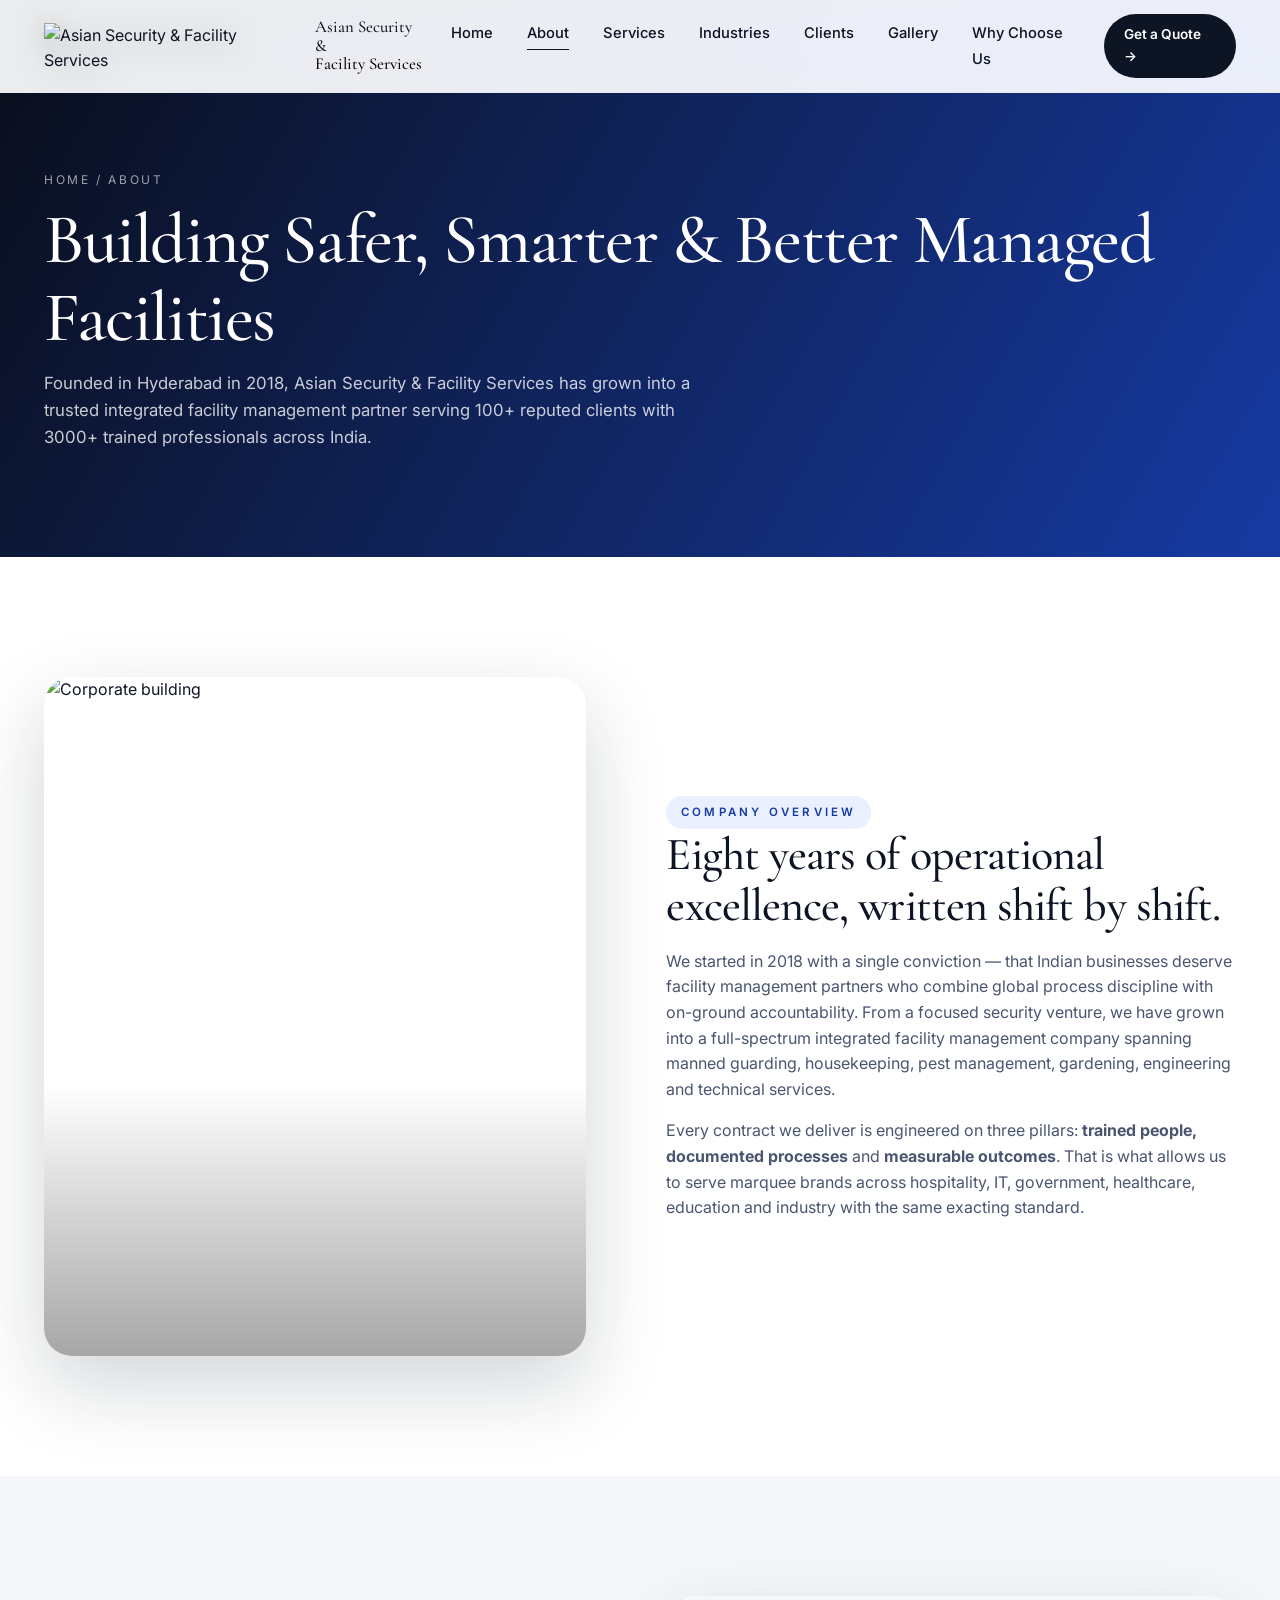
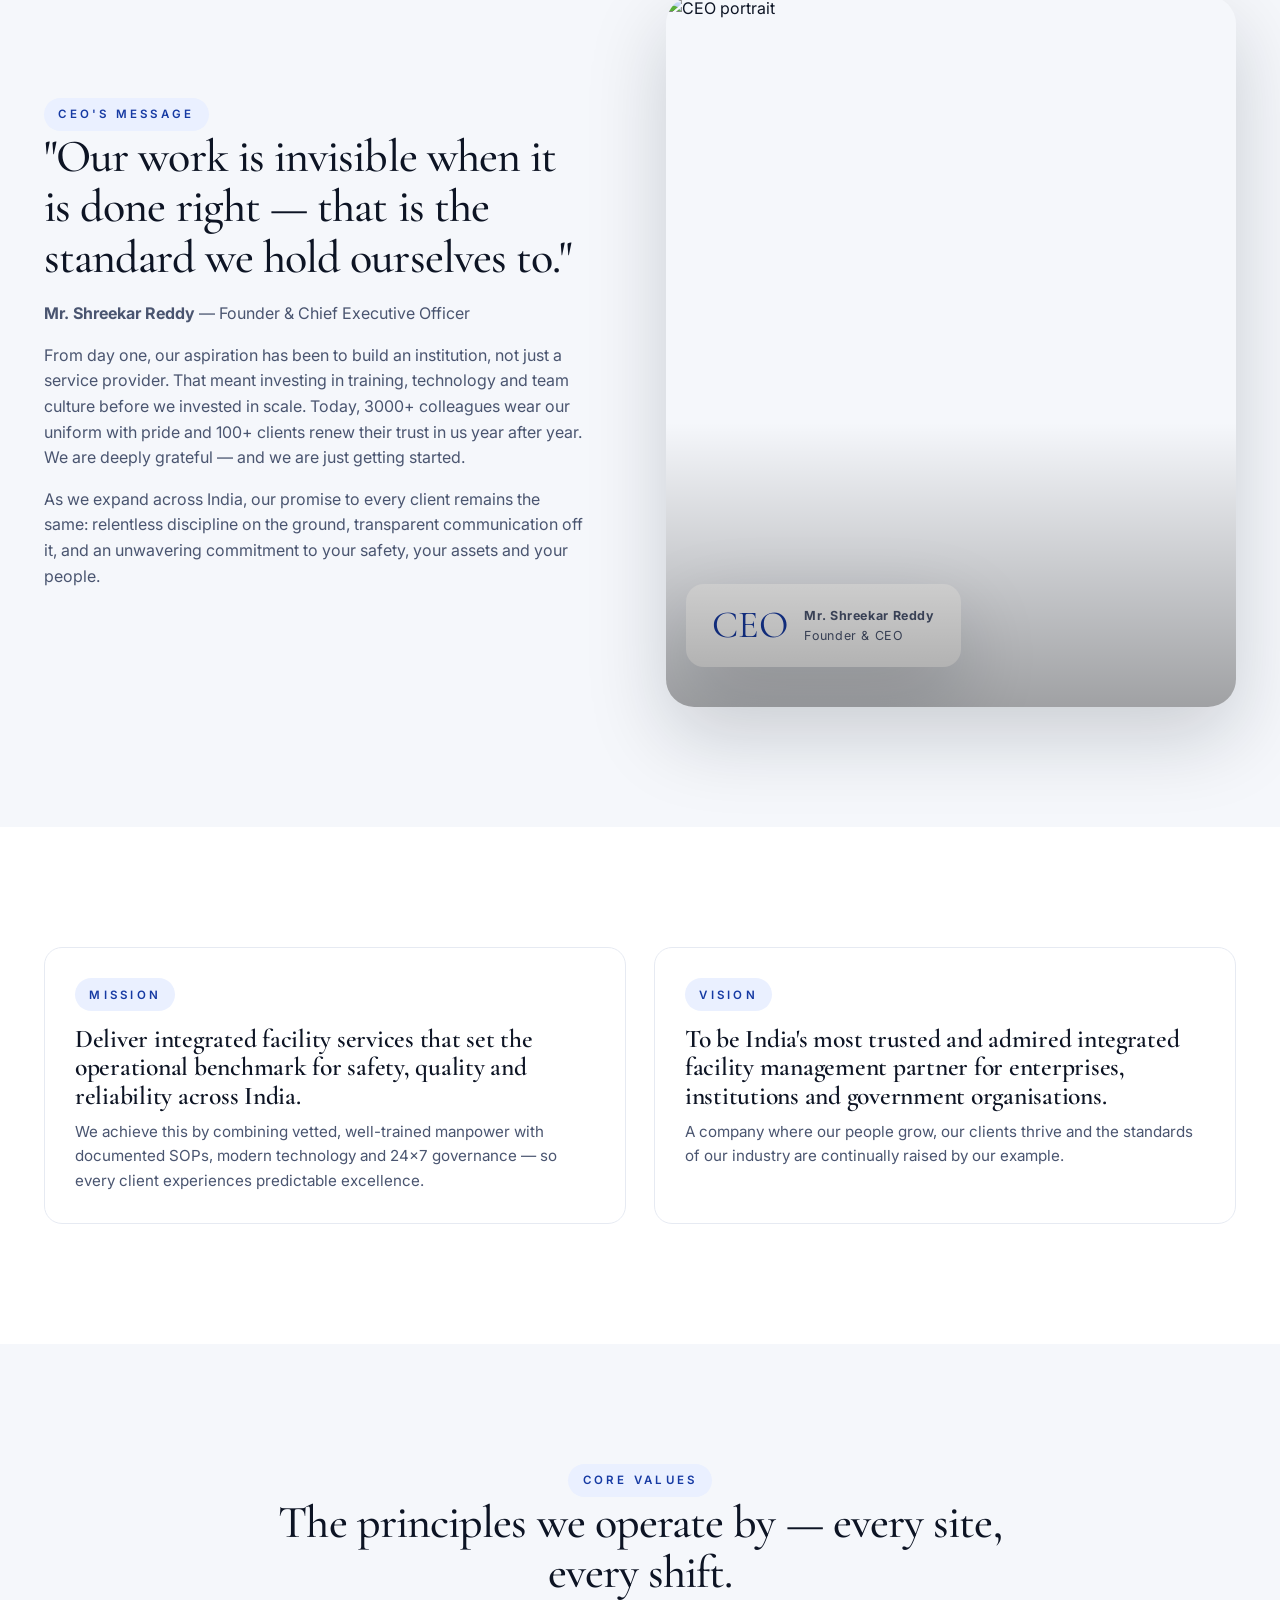
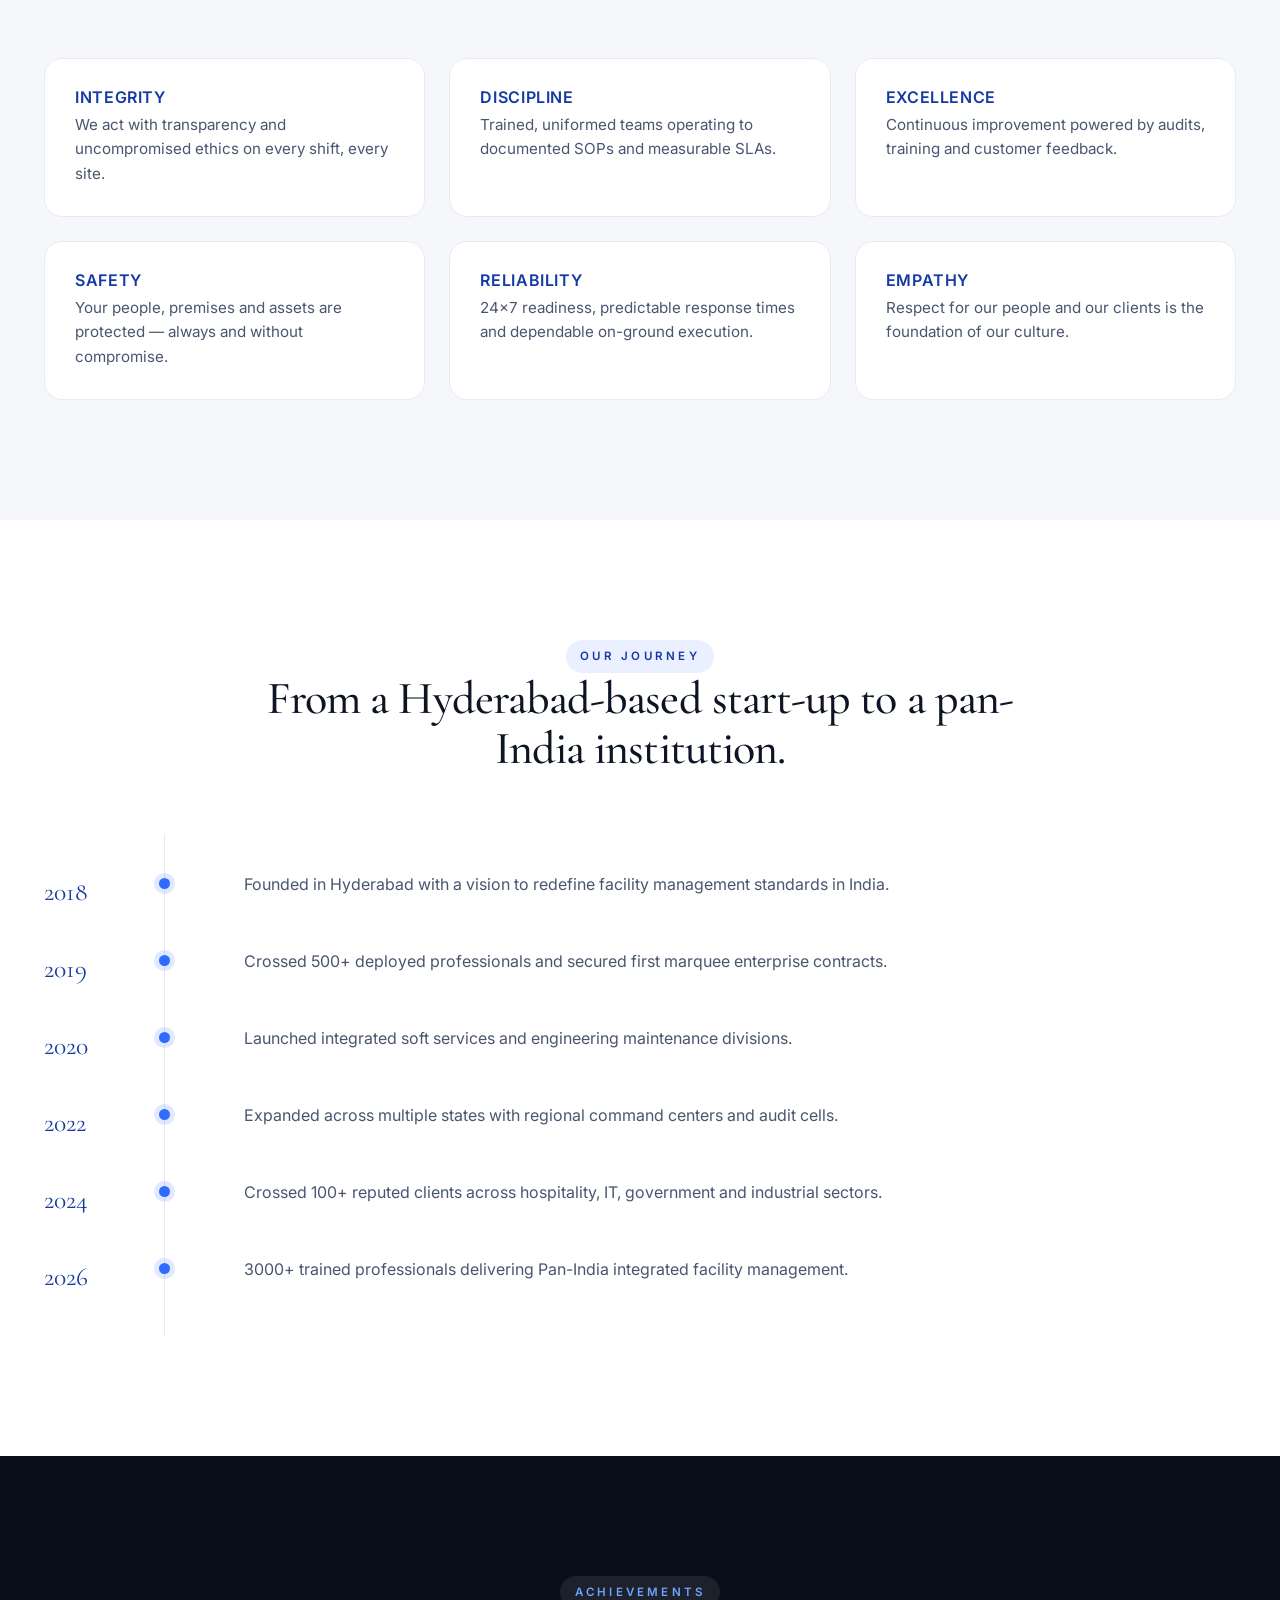
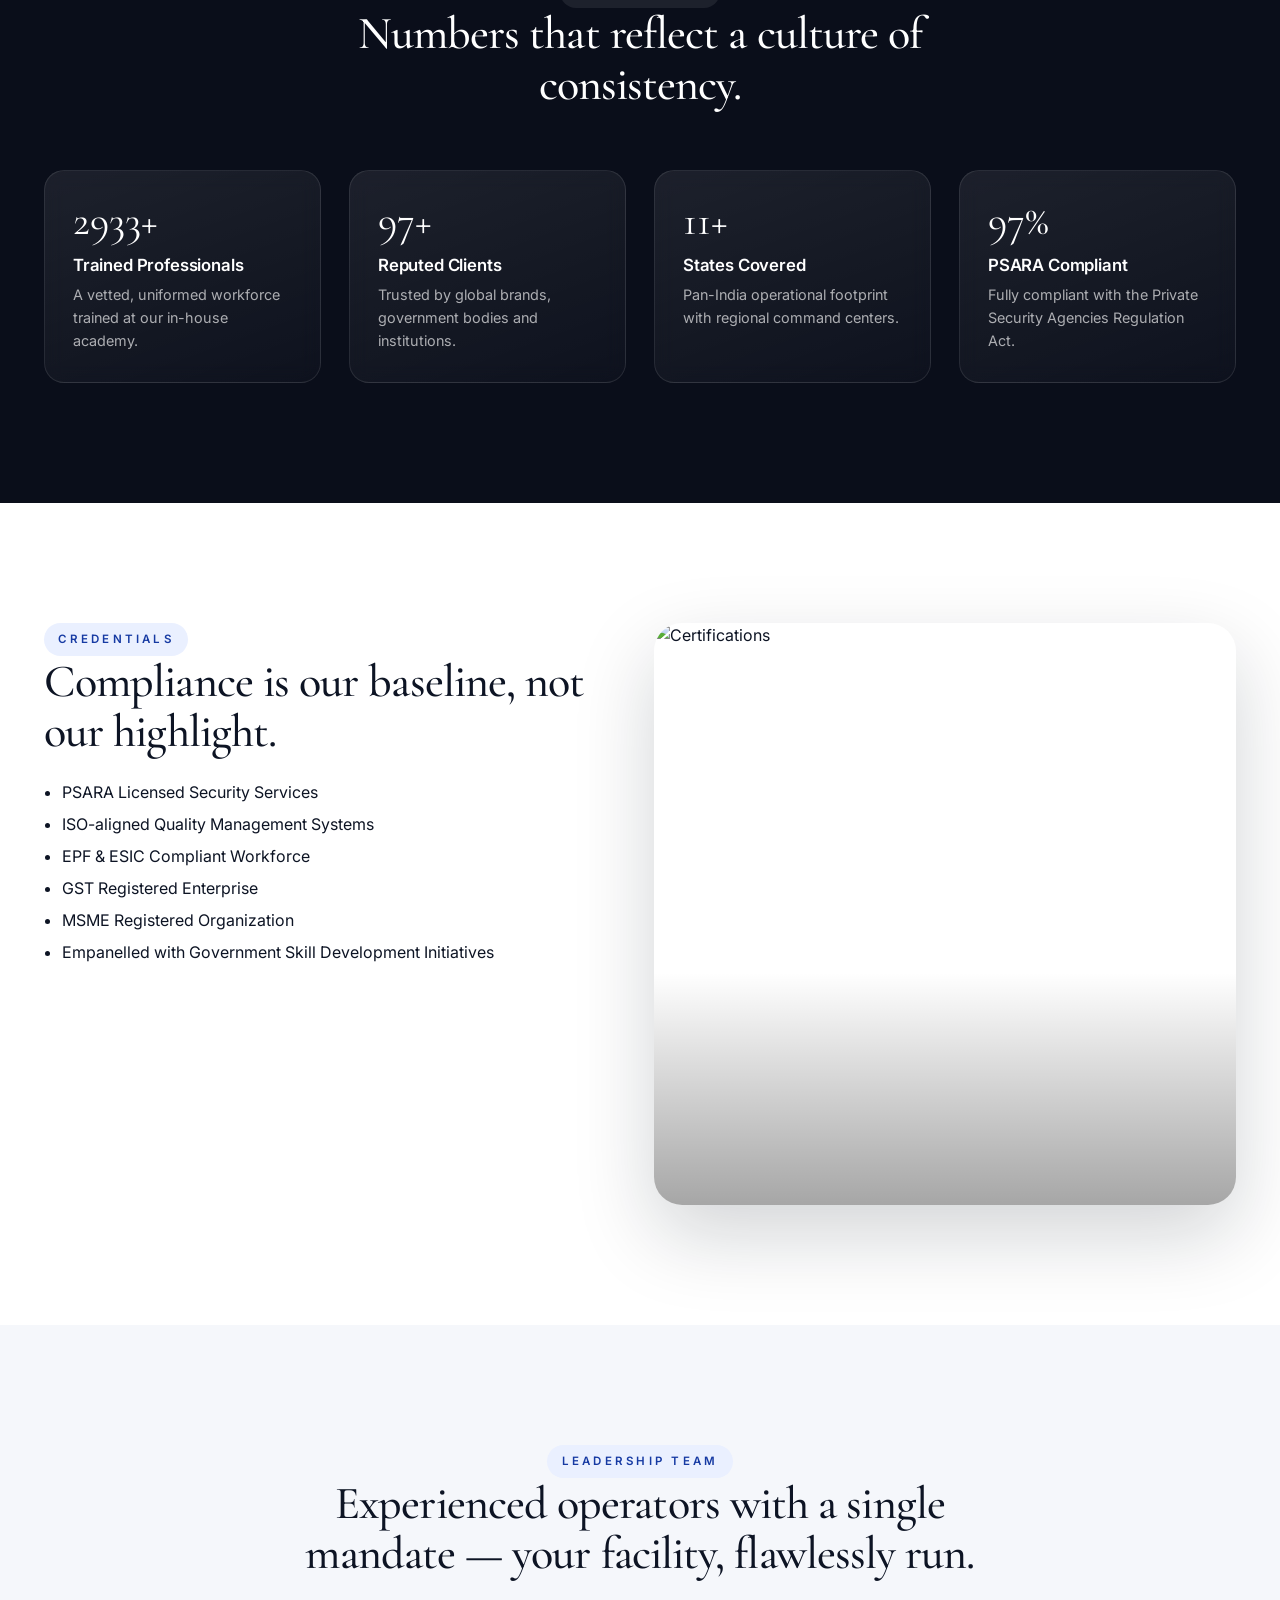
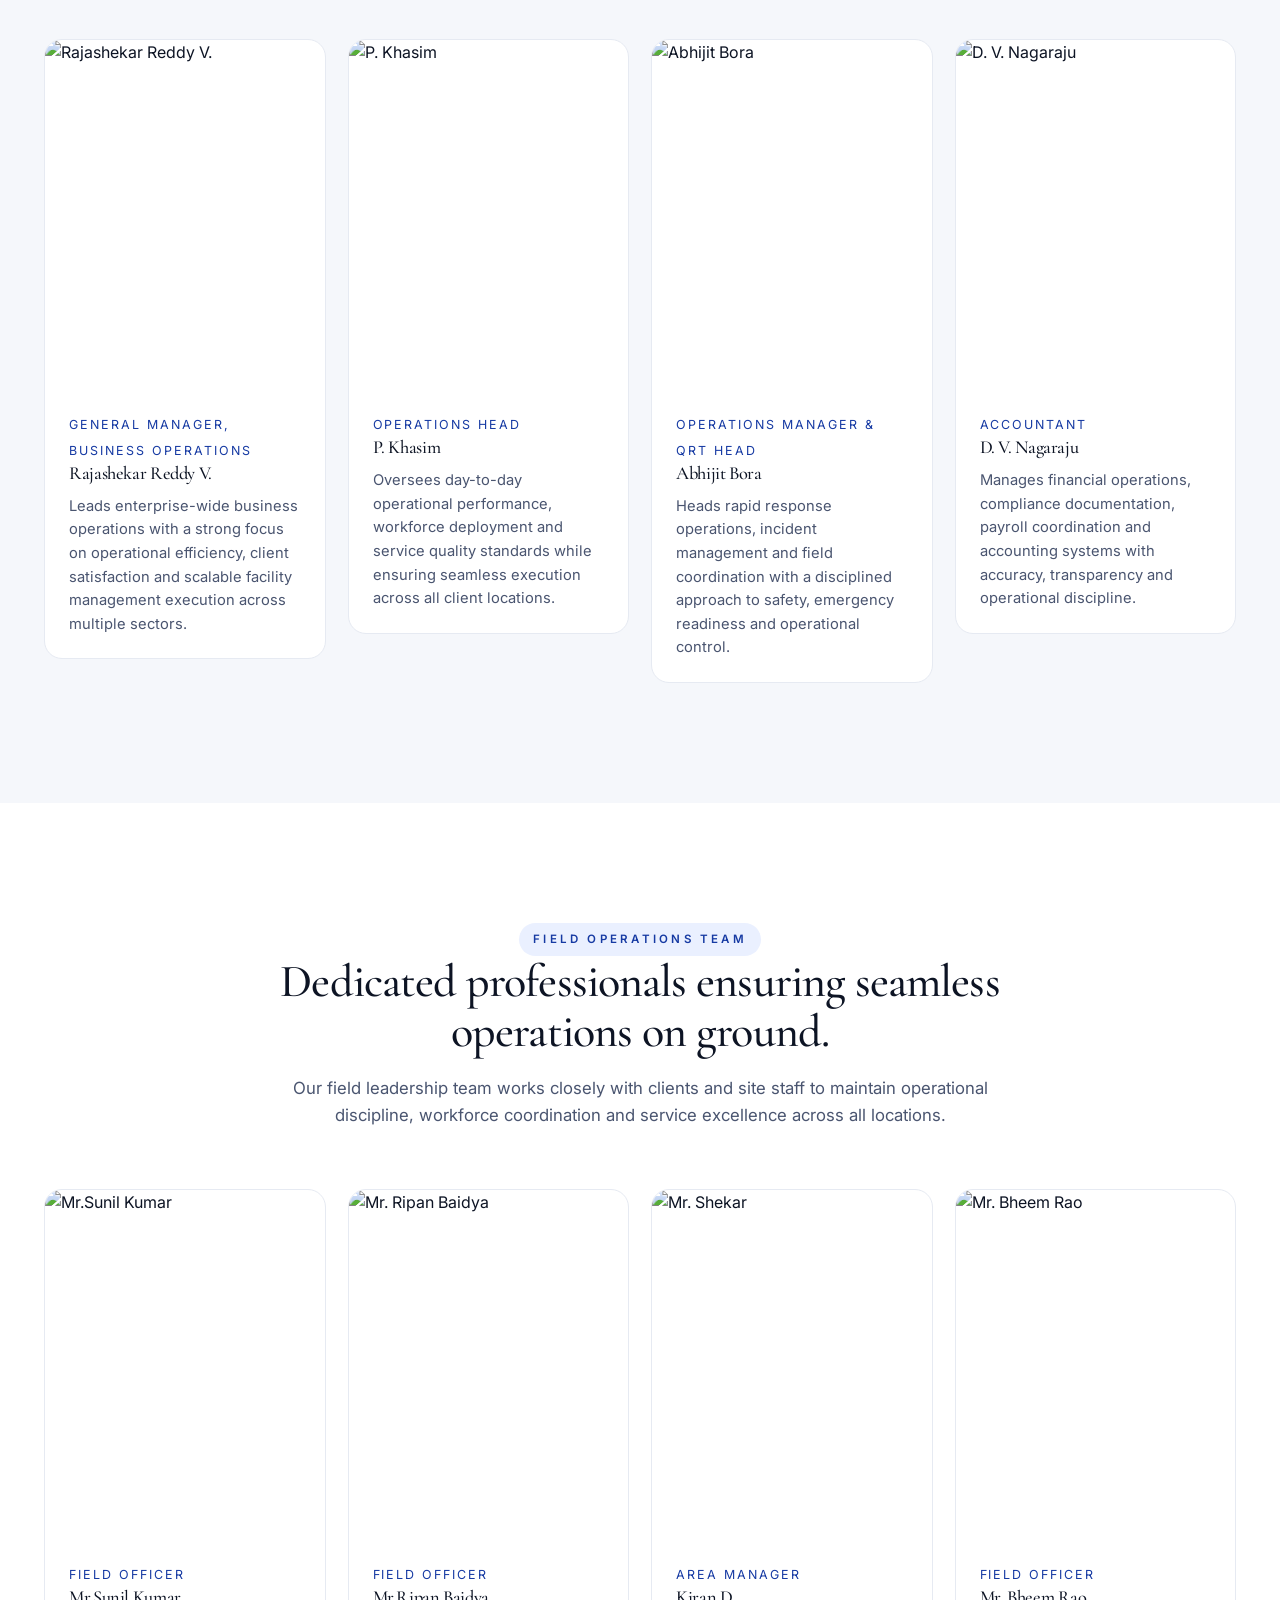
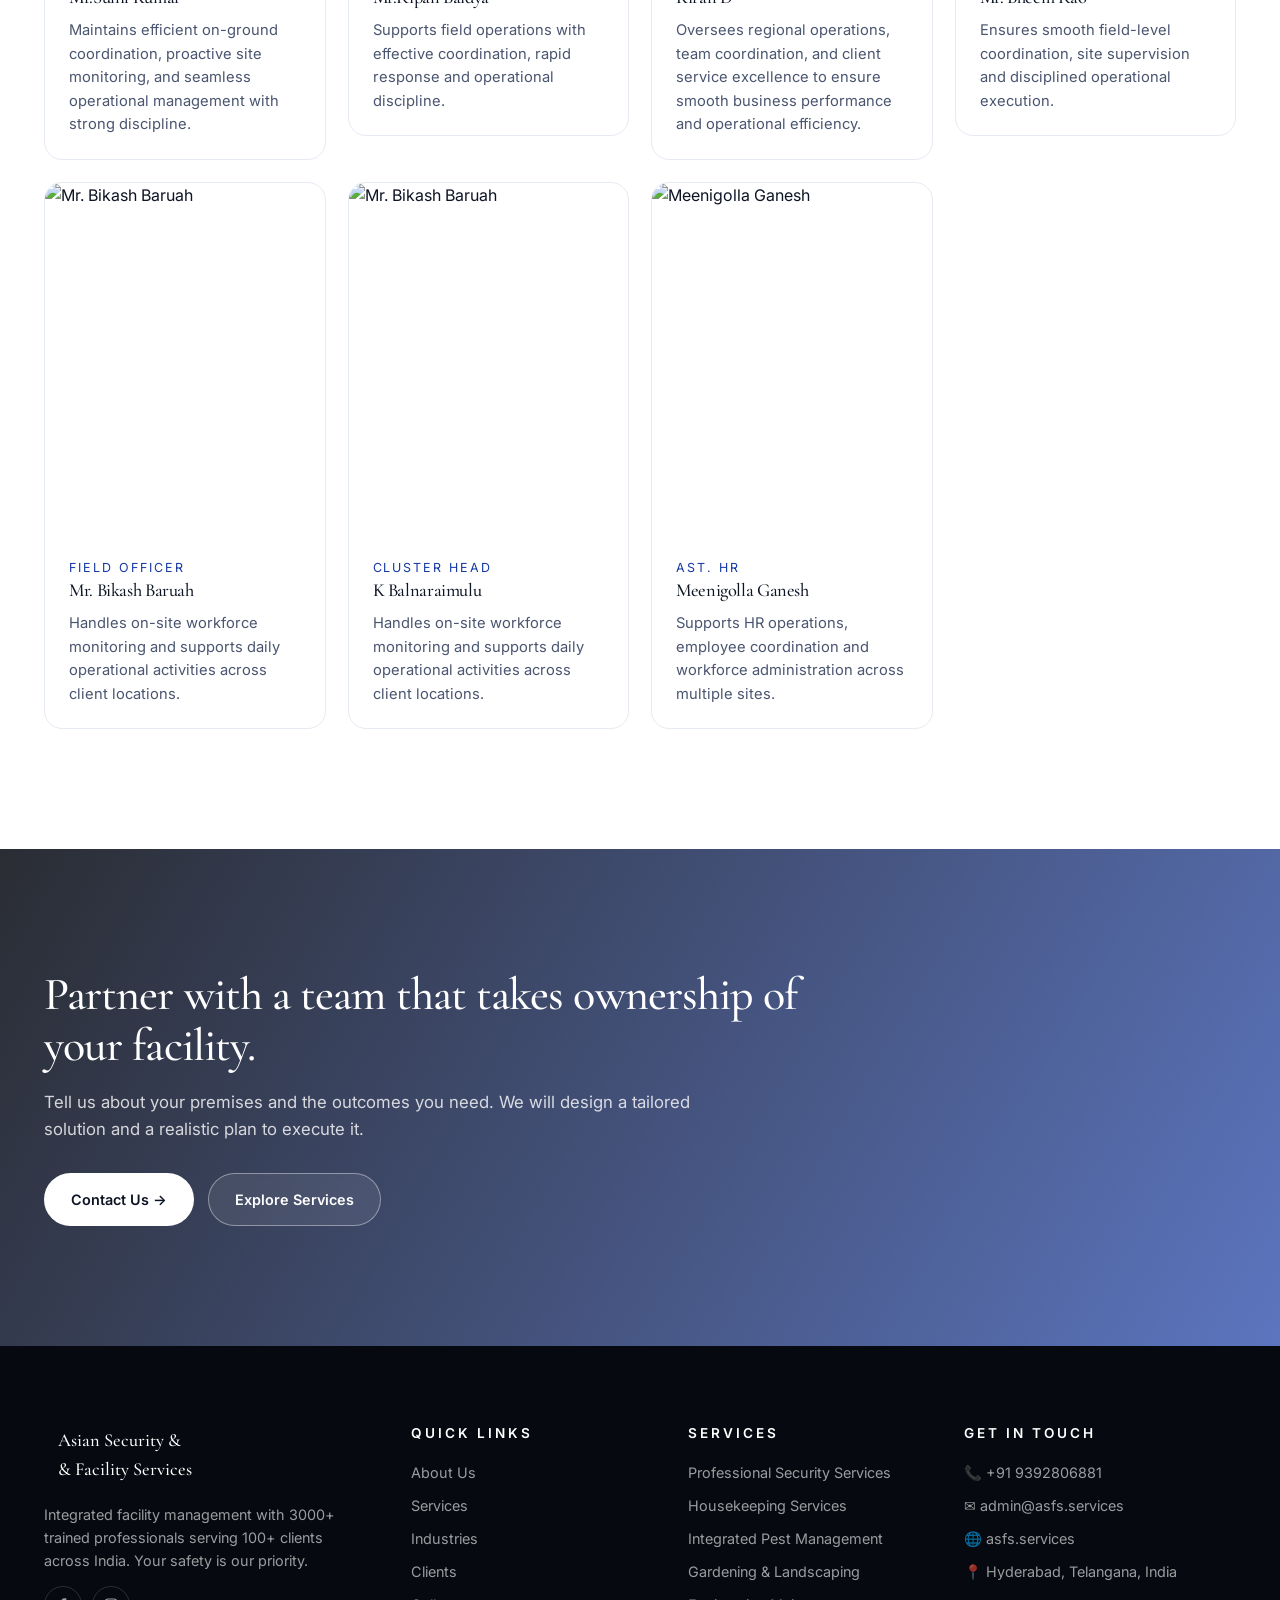
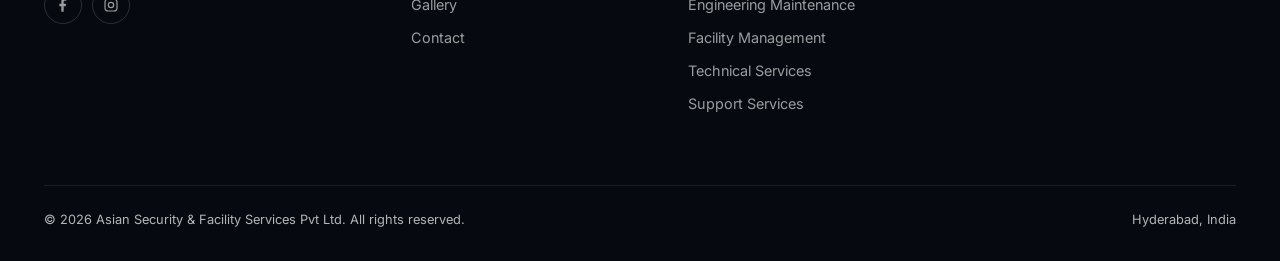
==== about-us.html @ b6893333 "Add files via upload" ====
<!DOCTYPE html>
<html lang="en">
<head>
<meta charset="UTF-8" /><meta name="viewport" content="width=device-width, initial-scale=1" />
<title>About Us — Asian Security & Facility Services</title>
<meta name="description" content="Founded in Hyderabad in 2018 by Mr. Shreekar Reddy. 3000+ trained professionals, 100+ clients, integrated facility management across India." />
<link rel="icon" href="assets/logo.png" />
<link href="https://fonts.googleapis.com/css2?family=Cormorant+Garamond:ital,wght@0,400;0,500;0,600;1,400;1,500&family=Inter:wght@300;400;500;600;700&family=Manrope:wght@400;500;600&display=swap" rel="stylesheet" />
<link rel="stylesheet" href="style.css" />
</head>
<body data-page="about">
<div class="loader"><div class="ring"></div></div>
<div id="nav-mount"></div>

<section class="page-hero">
  <div class="container">
    <div class="crumbs">Home / About</div>
    <h1>Building Safer, Smarter &amp; Better Managed Facilities</h1>
    <p>Founded in Hyderabad in 2018, Asian Security &amp; Facility Services has grown into a trusted integrated facility management partner serving 100+ reputed clients with 3000+ trained professionals across India.</p>
  </div>
</section>

<section class="section">
  <div class="container split">
    <div class="split__media reveal-left">
      <img src="https://res.cloudinary.com/dsn3p1co7/image/upload/v1779773724/ChatGPT_Image_May_26_2026_11_05_55_AM_qjv7oa.png" alt="Corporate building" />
    </div>
    <div class="reveal-right">
      <span class="eyebrow">Company Overview</span>
      <h2>Eight years of operational excellence, written shift by shift.</h2>
      <p>We started in 2018 with a single conviction — that Indian businesses deserve facility management partners who combine global process discipline with on-ground accountability. From a focused security venture, we have grown into a full-spectrum integrated facility management company spanning manned guarding, housekeeping, pest management, gardening, engineering and technical services.</p>
      <p>Every contract we deliver is engineered on three pillars: <strong>trained people, documented processes</strong> and <strong>measurable outcomes</strong>. That is what allows us to serve marquee brands across hospitality, IT, government, healthcare, education and industry with the same exacting standard.</p>
    </div>
  </div>
</section>

<section class="section section--soft">
  <div class="container split">
    <div class="reveal-left">
      <span class="eyebrow">CEO's Message</span>
      <h2>"Our work is invisible when it is done right — that is the standard we hold ourselves to."</h2>
      <p><strong>Mr. Shreekar Reddy</strong> — Founder &amp; Chief Executive Officer</p>
      <p>From day one, our aspiration has been to build an institution, not just a service provider. That meant investing in training, technology and team culture before we invested in scale. Today, 3000+ colleagues wear our uniform with pride and 100+ clients renew their trust in us year after year. We are deeply grateful — and we are just getting started.</p>
      <p>As we expand across India, our promise to every client remains the same: relentless discipline on the ground, transparent communication off it, and an unwavering commitment to your safety, your assets and your people.</p>
    </div>
    <div class="split__media reveal-right">
      <img src="https://res.cloudinary.com/dsn3p1co7/image/upload/v1779728707/ChatGPT_Image_May_25_2026_10_36_34_PM_dabtsx.png" alt="CEO portrait" />
      <div class="split__badge">
        <div class="num">CEO</div>
        <div class="lbl"><strong>Mr. Shreekar Reddy</strong><br/>Founder &amp; CEO</div>
      </div>
    </div>
  </div>
</section>

<section class="section">
  <div class="container">
    <div class="grid grid--2">
      <div class="value reveal-left">
        <span class="eyebrow">Mission</span>
        <h3 style="font-family:var(--serif); font-size:1.6rem; text-transform:none; letter-spacing:-.01em; color:var(--ink); margin-top:14px;">Deliver integrated facility services that set the operational benchmark for safety, quality and reliability across India.</h3>
        <p>We achieve this by combining vetted, well-trained manpower with documented SOPs, modern technology and 24x7 governance — so every client experiences predictable excellence.</p>
      </div>
      <div class="value reveal-right">
        <span class="eyebrow">Vision</span>
        <h3 style="font-family:var(--serif); font-size:1.6rem; text-transform:none; letter-spacing:-.01em; color:var(--ink); margin-top:14px;">To be India's most trusted and admired integrated facility management partner for enterprises, institutions and government organisations.</h3>
        <p>A company where our people grow, our clients thrive and the standards of our industry are continually raised by our example.</p>
      </div>
    </div>
  </div>
</section>

<section class="section section--soft">
  <div class="container">
    <div class="section__head reveal">
      <span class="eyebrow">Core Values</span>
      <h2>The principles we operate by — every site, every shift.</h2>
    </div>
    <div class="values-grid" id="values-grid"></div>
  </div>
</section>

<section class="section">
  <div class="container">
    <div class="section__head reveal">
      <span class="eyebrow">Our Journey</span>
      <h2>From a Hyderabad-based start-up to a pan-India institution.</h2>
    </div>
    <div class="timeline" id="timeline"></div>
  </div>
</section>

<section class="section section--dark">
  <div class="container">
    <div class="section__head reveal">
      <span class="eyebrow">Achievements</span>
      <h2>Numbers that reflect a culture of consistency.</h2>
    </div>
    <div class="grid grid--4" id="achievements"></div>
  </div>
</section>

<section class="section">
  <div class="container">
    <div class="grid grid--2">
      <div class="reveal-left">
        <span class="eyebrow">Credentials</span>
        <h2>Compliance is our baseline, not our highlight.</h2>
        <ul style="padding-left:18px; line-height:2;">
          <li>PSARA Licensed Security Services</li>
          <li>ISO-aligned Quality Management Systems</li>
          <li>EPF &amp; ESIC Compliant Workforce</li>
          <li>GST Registered Enterprise</li>
          <li>MSME Registered Organization</li>
          <li>Empanelled with Government Skill Development Initiatives</li>
        </ul>
      </div>
      <div class="split__media reveal-right" style="aspect-ratio:1/1">
        <img src="https://res.cloudinary.com/dsn3p1co7/image/upload/v1779732145/ChatGPT_Image_May_25_2026_11_33_44_PM_qlperq.png" alt="Certifications" />
      </div>
    </div>
  </div>
</section>

<section class="section section--soft">
  <div class="container">
    <div class="section__head reveal">
      <span class="eyebrow">Leadership Team</span>
      <h2>Experienced operators with a single mandate — your facility, flawlessly run.</h2>
    </div>
    <div class="team-grid" id="leadership-grid"></div>
  </div>
</section>


<section class="section">
  <div class="container">
    <div class="section__head reveal">
      <span class="eyebrow">Field Operations Team</span>
      <h2>Dedicated professionals ensuring seamless operations on ground.</h2>
      <p>Our field leadership team works closely with clients and site staff to maintain operational discipline, workforce coordination and service excellence across all locations.</p>
    </div>

    <div class="team-grid">

      <article class="team-card reveal" data-delay="2">
        <img src="https://res.cloudinary.com/dsn3p1co7/image/upload/v1779810296/62d6aca5-8e4f-490b-a79f-31e6e590e660_h0naco.png" alt="Mr.Sunil Kumar"/>
        <div class="team-card__body">
          <span class="role">Field Officer</span>
          <h3>Mr.Sunil Kumar</h3>
          <p>Maintains efficient on-ground coordination, proactive site monitoring, and seamless operational management with strong discipline.
</p>
        </div>
      </article>

<article class="team-card reveal" data-delay="4">
        <img src="https://res.cloudinary.com/dsn3p1co7/image/upload/v1779810343/0015ff11-f44c-40c0-8074-929a992619e5_k21uza.png" alt="Mr. Ripan Baidya"/>
        <div class="team-card__body">
          <span class="role">Field Officer</span>
          <h3>Mr.Ripan Baidya </h3>
          <p>Supports field operations with effective coordination, rapid response and operational discipline.</p>
        </div>
      </article>


<article class="team-card reveal" data-delay="1">
        <img src="https://res.cloudinary.com/dsn3p1co7/image/upload/v1779810530/604a5382-6f2b-4ebe-91e0-a392dfe21d22_s1guzn.jpg" alt="Mr. Shekar"/>
        <div class="team-card__body">
          <span class="role">Area Manager</span>
          <h3>Kiran D</h3>
          <p>Oversees regional operations, team coordination, and client service excellence to ensure smooth business performance and operational efficiency.</p>
        </div>
      </article>




      <article class="team-card reveal" data-delay="2">
        <img src="https://res.cloudinary.com/dsn3p1co7/image/upload/v1779810702/4ffc3d5d-189a-49a3-beab-ee977c1a0af4_borfhl.png" alt="Mr. Bheem Rao"/>
        <div class="team-card__body">
          <span class="role">Field Officer</span>
          <h3>Mr. Bheem Rao</h3>
          <p>Ensures smooth field-level coordination, site supervision and disciplined operational execution.</p>
        </div>
      </article>





      <article class="team-card reveal" data-delay="3">
        <img src="https://res.cloudinary.com/dsn3p1co7/image/upload/v1779812182/45fd9176-9ed8-4267-b3a6-be7187bac0cc_y95uhp.png" alt="Mr. Bikash Baruah"/>
        <div class="team-card__body">
          <span class="role">Field Officer</span>
          <h3>Mr. Bikash Baruah</h3>
          <p>Handles on-site workforce monitoring and supports daily operational activities across client locations.</p>
        </div>
      </article>

      <article class="team-card reveal" data-delay="3">
        <img src="https://res.cloudinary.com/dsn3p1co7/image/upload/v1779812355/f59c7772-bada-4bd0-b135-d96d88892289_cww4yi.jpg" alt="Mr. Bikash Baruah"/>
        <div class="team-card__body">
          <span class="role">Cluster Head</span>
          <h3>K Balnaraimulu</h3>
          <p>Handles on-site workforce monitoring and supports daily operational activities across client locations.</p>
        </div>
      </article>

      

      <article class="team-card reveal" data-delay="2">
        <img src="https://res.cloudinary.com/dsn3p1co7/image/upload/v1779805308/04dd4a1e-8bdb-4bc4-90f4-403c24a945ac_mgiu0e.jpg" alt="Meenigolla Ganesh"/>
        <div class="team-card__body">
          <span class="role">AST. HR</span>
          <h3>Meenigolla Ganesh</h3>
          <p>Supports HR operations, employee coordination and workforce administration across multiple sites.</p>
        </div>
      </article>

    </div>
  </div>
</section>


<section class="cta-band">
  <div class="container">
    <h2>Partner with a team that takes ownership of your facility.</h2>
    <p>Tell us about your premises and the outcomes you need. We will design a tailored solution and a realistic plan to execute it.</p>
    <div class="hero__cta"><a class="btn btn--primary" href="contact-us.html">Contact Us →</a><a class="btn btn--ghost" href="services.html">Explore Services</a></div>
  </div>
</section>

<div id="footer-mount"></div>
<script src="data.js"></script>
<script>
  const D = window.ASFS_DATA;
  document.getElementById("values-grid").innerHTML = D.values.map((v,i)=>`
    <div class="value reveal" data-delay="${(i%3)+1}"><h3>${v.title}</h3><p>${v.text}</p></div>`).join("");
  document.getElementById("timeline").innerHTML = D.timeline.map(t=>`
    <div class="tl-item reveal"><div class="yr">${t.year}</div><p>${t.text}</p></div>`).join("");
  document.getElementById("achievements").innerHTML = D.whyChoose.slice(0,4).map((w,i)=>`
    <div class="wc-card reveal" data-delay="${i+1}"><div class="num"><span data-count="${w.value}">0</span>${w.suffix}</div><h3>${w.title}</h3><p>${w.text}</p></div>`).join("");
  document.getElementById("leadership-grid").innerHTML = D.leadership.map((p,i)=>`
    <article class="team-card reveal" data-delay="${(i%3)+1}"><img src="${p.image}" alt="${p.name}"/><div class="team-card__body"><span class="role">${p.role}</span><h3>${p.name}</h3><p>${p.bio}</p></div></article>`).join("");
</script>
<script src="partials.js"></script>
<script src="script.js"></script>
</body>
</html>
---- style.css ----
/* =============================================================
   ASIAN SECURITY & FACILITY SERVICES — Premium Stylesheet
   ============================================================= */

:root{
  --bg:           #ffffff;
  --bg-soft:      #f5f7fb;
  --bg-dark:      #0a0e1a;
  --ink:          #0d1424;
  --ink-soft:     #4a5570;
  --muted:        #8892a6;
  --line:         #e6eaf2;
  --silver:       #c9d2e0;
  --blue:         #2f6bff;
  --blue-soft:    #eaf0ff;
  --blue-deep:    #163aa3;
  --accent:       #6ea2ff;
  --white:        #ffffff;
  --black:        #050810;
  --shadow-sm:    0 4px 14px rgba(13,20,36,.06);
  --shadow-md:    0 14px 40px rgba(13,20,36,.10);
  --shadow-lg:    0 30px 80px rgba(13,20,36,.18);
  --radius:       18px;
  --radius-sm:    12px;
  --radius-lg:    28px;
  --container:    1240px;
  --serif:        "Cormorant Garamond", "Playfair Display", Georgia, serif;
  --sans:         "Inter", "Manrope", "Helvetica Neue", Arial, sans-serif;
  --ease:         cubic-bezier(.2,.7,.2,1);
}

*,*::before,*::after{ box-sizing:border-box; }
html{ scroll-behavior:smooth; -webkit-text-size-adjust:100%; }
body{
  margin:0; background:var(--bg); color:var(--ink);
  font-family:var(--sans); font-size:16px; line-height:1.6;
  -webkit-font-smoothing:antialiased; overflow-x:hidden;
}
img{ max-width:100%; display:block; }
a{ color:inherit; text-decoration:none; }
button{ font-family:inherit; cursor:pointer; }

h1,h2,h3,h4{ font-family:var(--serif); font-weight:500; letter-spacing:-.02em; color:var(--ink); margin:0 0 .4em; line-height:1.1; }
h1{ font-size:clamp(2.4rem, 5.5vw, 4.6rem); }
h2{ font-size:clamp(1.9rem, 3.6vw, 3rem); }
h3{ font-size:clamp(1.2rem, 1.8vw, 1.5rem); }
p{ margin:0 0 1em; color:var(--ink-soft); }
.container{ width:100%; max-width:var(--container); margin:0 auto; padding:0 24px; }

.eyebrow{
  display:inline-block; font-size:.72rem; font-weight:600;
  letter-spacing:.28em; text-transform:uppercase;
  color:var(--blue-deep); padding:.45rem .9rem;
  background:var(--blue-soft); border-radius:999px;
}

/* ===== Loader ===== */
.loader{
  position:fixed; inset:0; background:var(--bg-dark);
  display:flex; align-items:center; justify-content:center;
  z-index:9999; transition:opacity .6s ease, visibility .6s ease;
}
.loader.is-hidden{ opacity:0; visibility:hidden; }
.loader .ring{
  width:54px; height:54px; border:2px solid rgba(255,255,255,.15);
  border-top-color:var(--accent); border-radius:50%;
  animation:spin 1s linear infinite;
}
@keyframes spin{ to{ transform:rotate(360deg); } }

/* ===== Navbar ===== */
/* ===== Navbar ===== */
.nav{
  position:fixed;
  top:0;
  left:0;
  right:0;
  z-index:80;
  transition:background .35s var(--ease), box-shadow .35s var(--ease), padding .35s var(--ease);
  padding:18px 0;
}

.nav__inner{
  display:flex;
  align-items:center;
  justify-content:space-between;
  gap:24px;
}

.nav__logo{
  display:flex;
  align-items:center;
  gap:12px;
}

.nav__logo img{
  height:46px;
  width:auto;
  filter:drop-shadow(0 4px 14px rgba(0,0,0,.25));
}

.nav__logo span{
  font-family:var(--serif);
  font-size:1.05rem;
  font-weight:500;
  line-height:1.1;
  color:var(--white);
  transition:color .3s;
}

.nav__logo small{
  display:block;
  font-family:var(--serif);
  font-size:1.05rem;
  font-weight:500;
  line-height:1.1;
  color:#000;
  margin-top:0;
  letter-spacing:0;
  text-transform:none;
  transition:color .3s;
}
.nav__links{
  display:flex;
  gap:34px;
  list-style:none;
  margin:0;
  padding:0;
}


.nav__links a{ font-size:.92rem; font-weight:500; color:rgba(255,255,255,.9); position:relative; padding:6px 0; transition:color .3s; }
.nav__links a::after{ content:""; position:absolute; left:0; right:0; bottom:-2px; height:1px; background:currentColor; transform:scaleX(0); transform-origin:right; transition:transform .35s var(--ease); }
.nav__links a:hover::after, .nav__links a.is-active::after{ transform:scaleX(1); transform-origin:left; }
.nav__cta{ display:inline-flex; align-items:center; gap:8px; padding:10px 20px; border-radius:999px; background:var(--white); color:var(--ink); font-weight:600; font-size:.85rem; transition:transform .3s var(--ease), box-shadow .3s var(--ease); }
.nav__cta:hover{ transform:translateY(-2px); box-shadow:var(--shadow-md); }
.nav__burger{ display:none; width:42px; height:42px; border:1px solid rgba(255,255,255,.3); border-radius:10px; background:transparent; align-items:center; justify-content:center; }
.nav__burger span{ display:block; width:18px; height:1.5px; background:#fff; position:relative; }
.nav__burger span::before,.nav__burger span::after{ content:""; position:absolute; left:0; right:0; height:1.5px; background:#fff; }
.nav__burger span::before{ top:-6px; } .nav__burger span::after{ top:6px; }

.nav.is-solid{ background:rgba(255,255,255,.85); backdrop-filter:saturate(180%) blur(18px); box-shadow:0 1px 0 var(--line); padding:12px 0; }
.nav.is-solid .nav__logo span,
.nav.is-solid .nav__links a{ color:var(--ink); }
.nav.is-solid .nav__logo small{
  color:#000;
}
.nav.is-solid .nav__cta{ background:var(--ink); color:var(--white); }
.nav.is-solid .nav__burger{ border-color:var(--line); }
.nav.is-solid .nav__burger span,
.nav.is-solid .nav__burger span::before,
.nav.is-solid .nav__burger span::after{ background:var(--ink); }
/* Force solid look on inner pages */
.nav--inner{ background:rgba(255,255,255,.92); backdrop-filter:saturate(180%) blur(18px); box-shadow:0 1px 0 var(--line); padding:14px 0; }
.nav--inner .nav__logo span{ color:var(--ink); }
.nav--inner .nav__logo small{
  color:#000;
}
.nav--inner .nav__links a{ color:var(--ink); }
.nav--inner .nav__cta{ background:var(--ink); color:var(--white); }

/* ===== Hero ===== */
.hero{ position:relative; min-height:100vh; color:#fff; overflow:hidden; display:flex; align-items:center; }
.hero__media{ position:absolute; inset:0; z-index:0; }
.hero__media video,.hero__media img{ width:100%; height:100%; object-fit:cover; }
.hero__media::after{
  content:"";
  position:absolute;
  inset:0;
  background:
    linear-gradient(
      180deg,
      rgba(5,8,16,.45) 0%,
      rgba(5,8,16,.25) 35%,
      rgba(5,8,16,.75) 100%
    );
}
.hero__content{ position:relative; z-index:2; padding:160px 0 120px; max-width:920px; }
.hero__eyebrow{ display:inline-flex; align-items:center; gap:10px; padding:.55rem 1rem; border:1px solid rgba(255,255,255,.25); border-radius:999px; font-size:.7rem; letter-spacing:.28em; text-transform:uppercase; backdrop-filter:blur(6px); background:rgba(255,255,255,.06); }
.hero__eyebrow::before{ content:""; width:8px; height:8px; border-radius:50%; background:var(--accent); box-shadow:0 0 0 4px rgba(110,162,255,.25); }
.hero h1{ color:#fff; margin-top:24px; font-size:clamp(2.6rem, 6vw, 5.2rem); }
.hero__sub{ font-family:var(--serif); font-style:italic; font-size:clamp(1.05rem,1.6vw,1.35rem); color:rgba(255,255,255,.85); max-width:680px; }
.hero__desc{ max-width:620px; color:rgba(255,255,255,.78); }
.hero__cta{ display:flex; gap:14px; flex-wrap:wrap; margin-top:30px; }
.hero__scroll{ position:absolute; left:50%; bottom:30px; transform:translateX(-50%); z-index:3; color:rgba(255,255,255,.75); font-size:.7rem; letter-spacing:.3em; text-transform:uppercase; display:flex; flex-direction:column; align-items:center; gap:10px; }
.hero__scroll::after{ content:""; width:1px; height:50px; background:linear-gradient(180deg, rgba(255,255,255,.8), transparent); animation:scrollDown 2s var(--ease) infinite; }
@keyframes scrollDown{ 0%{ transform:scaleY(0); transform-origin:top;} 50%{ transform:scaleY(1); transform-origin:top;} 51%{ transform-origin:bottom;} 100%{ transform:scaleY(0); transform-origin:bottom;} }

/* ===== Buttons ===== */
.btn{ display:inline-flex; align-items:center; gap:10px; padding:14px 26px; border-radius:999px; font-weight:600; font-size:.9rem; border:1px solid transparent; transition:transform .3s var(--ease), background .3s, color .3s, box-shadow .3s; }
.btn svg{ width:16px; height:16px; transition:transform .3s var(--ease); }
.btn:hover svg{ transform:translateX(4px); }
.btn--primary{ background:var(--white); color:var(--ink); }
.btn--primary:hover{ transform:translateY(-2px); box-shadow:var(--shadow-md); }
.btn--ghost{ background:rgba(255,255,255,.08); border-color:rgba(255,255,255,.4); color:#fff; backdrop-filter:blur(8px); }
.btn--ghost:hover{ background:rgba(255,255,255,.18); transform:translateY(-2px); }
.btn--dark{ background:var(--ink); color:var(--white); }
.btn--dark:hover{ background:var(--blue-deep); transform:translateY(-2px); }
.btn--outline{ border-color:var(--ink); color:var(--ink); }
.btn--outline:hover{ background:var(--ink); color:var(--white); }

/* ===== Section base ===== */
section{ position:relative; }
.section{ padding:120px 0; }
.section--tight{ padding:90px 0; }
.section--dark{ background:var(--bg-dark); color:rgba(255,255,255,.85); }
.section--dark h2,.section--dark h3{ color:#fff; }
.section--dark .eyebrow{ background:rgba(255,255,255,.08); color:var(--accent); }
.section--soft{ background:var(--bg-soft); }
.section__head{ max-width:760px; margin:0 auto 60px; text-align:center; }
.section__head--left{ text-align:left; margin-left:0; }
.section__head p{ font-size:1.05rem; }

/* ===== About preview (split) ===== */
.split{ display:grid; grid-template-columns:1fr 1.05fr; gap:80px; align-items:center; }
.split__media{ position:relative; aspect-ratio:4/5; border-radius:var(--radius-lg); overflow:hidden; box-shadow:var(--shadow-lg); }
.split__media img{ width:100%; height:100%; object-fit:cover; transition:transform 1.4s var(--ease); }
.split__media:hover img{ transform:scale(1.05); }
.split__media::after{ content:""; position:absolute; inset:0; background:linear-gradient(180deg, transparent 60%, rgba(0,0,0,.35)); }
.split__badge{
  position:absolute; left: 20px; bottom:40px; background:#fff; padding:22px 26px; border-radius:18px;
  box-shadow:var(--shadow-lg); display:flex; align-items:center; gap:16px; max-width:280px;
}
.split__badge .num{ font-family:var(--serif); font-size:2.4rem; color:var(--blue-deep); line-height:1; }
.split__badge .lbl{ font-size:.78rem; color:var(--ink-soft); letter-spacing:.05em; }
.mini-stats{ display:grid; grid-template-columns:repeat(2,1fr); gap:20px; margin-top:30px; }
.mini-stats div{ padding:18px 20px; border:1px solid var(--line); border-radius:14px; }
.mini-stats strong{ display:block; font-family:var(--serif); font-size:1.8rem; color:var(--blue-deep); }
.mini-stats span{ font-size:.78rem; letter-spacing:.05em; color:var(--muted); text-transform:uppercase; }

/* ===== Service cards ===== */
.grid{ display:grid; gap:28px; }
.grid--4{ grid-template-columns:repeat(4,1fr); }
.grid--3{ grid-template-columns:repeat(3,1fr); }
.grid--2{ grid-template-columns:repeat(2,1fr); }

.svc-card{
  position:relative; border-radius:var(--radius); overflow:hidden; background:#fff;
  border:1px solid var(--line); transition:transform .5s var(--ease), box-shadow .5s var(--ease);
}
.svc-card__img{ position:relative; aspect-ratio:4/3; overflow:hidden; }
.svc-card__img img{ width:100%; height:100%; object-fit:cover; transition:transform 1s var(--ease); }
.svc-card:hover .svc-card__img img{ transform:scale(1.08); }
.svc-card__img::after{ content:""; position:absolute; inset:0; background:linear-gradient(180deg, transparent 50%, rgba(5,8,16,.7)); }
.svc-card__icon{
  position:absolute; top:18px; left:18px; width:46px; height:46px; border-radius:14px;
  background:rgba(255,255,255,.92); backdrop-filter:blur(6px); display:flex; align-items:center; justify-content:center;
  color:var(--blue-deep); box-shadow:var(--shadow-sm);
}
.svc-card__icon svg{ width:22px; height:22px; }
.svc-card__body{ padding:24px 26px 28px; }
.svc-card h3{ font-size:1.25rem; margin-bottom:.4em; }
.svc-card p{ font-size:.94rem; color:var(--ink-soft); margin:0 0 14px; }
.svc-card .arrow{ display:inline-flex; align-items:center; gap:8px; font-size:.82rem; font-weight:600; letter-spacing:.05em; color:var(--blue-deep); }
.svc-card:hover{ transform:translateY(-6px); box-shadow:var(--shadow-lg); }

/* ===== Why choose (glass cards on dark) ===== */
.wc-card{
  padding:30px 28px; border-radius:20px;
  background:linear-gradient(160deg, rgba(255,255,255,.08), rgba(255,255,255,.02));
  border:1px solid rgba(255,255,255,.10); backdrop-filter:blur(10px);
  transition:transform .4s var(--ease), background .4s;
}
.wc-card:hover{ transform:translateY(-6px); background:linear-gradient(160deg, rgba(255,255,255,.12), rgba(255,255,255,.04)); }
.wc-card .num{ font-family:var(--serif); font-size:2.6rem; color:#fff; line-height:1; }
.wc-card h3{ font-size:1.05rem; margin:14px 0 8px; color:#fff; font-family:var(--sans); font-weight:600; letter-spacing:-.01em; }
.wc-card p{ color:rgba(255,255,255,.65); font-size:.9rem; margin:0; }

/* ===== Clients marquee ===== */
.marquee{ overflow:hidden; mask-image:linear-gradient(90deg, transparent, #000 8%, #000 92%, transparent); }
.marquee__track{ display:flex; gap:80px; width:max-content; animation:marquee 45s linear infinite; }
.marquee__item{
  font-family:var(--serif); font-size:1.5rem; color:var(--ink); white-space:nowrap; padding:18px 30px;
  border:1px solid var(--line); border-radius:14px; background:#fff; opacity:.55; transition:opacity .4s, color .4s, border-color .4s;
}
.marquee__item:hover{ opacity:1; color:var(--blue-deep); border-color:var(--blue); }
@keyframes marquee{ to{ transform:translateX(-50%); } }
.marquee + .marquee{ margin-top:24px; }
.marquee--reverse .marquee__track{ animation-direction:reverse; animation-duration:55s; }

/* ===== Blog cards ===== */
.blog-card{ background:#fff; border:1px solid var(--line); border-radius:var(--radius); overflow:hidden; transition:transform .5s var(--ease), box-shadow .5s var(--ease); }
.blog-card__img{ aspect-ratio:16/10; overflow:hidden; }
.blog-card__img img{ width:100%; height:100%; object-fit:cover; transition:transform 1s var(--ease); }
.blog-card:hover{ transform:translateY(-6px); box-shadow:var(--shadow-lg); }
.blog-card:hover .blog-card__img img{ transform:scale(1.08); }
.blog-card__body{ padding:26px; }
.blog-card .date{ font-size:.72rem; letter-spacing:.2em; text-transform:uppercase; color:var(--muted); }
.blog-card h3{ font-size:1.2rem; margin:10px 0 10px; }
.blog-card .arrow{ color:var(--blue-deep); font-weight:600; font-size:.82rem; letter-spacing:.05em; }

/* ===== Contact preview ===== */
.cta-band{
  position:relative; overflow:hidden; border-radius:0;
  background:url("https://images.unsplash.com/photo-1497366811353-6870744d04b2?auto=format&fit=crop&w=2000&q=80") center/cover no-repeat;
  color:#fff;
}
.cta-band::after{ content:""; position:absolute; inset:0; background:linear-gradient(120deg, rgba(5,8,16,.85), rgba(22,58,163,.7)); }
.cta-band .container{ position:relative; z-index:2; padding:120px 24px; }
.cta-band h2{ color:#fff; max-width:780px; }
.cta-band p{ color:rgba(255,255,255,.8); max-width:680px; font-size:1.05rem; }
.cta-info{ display:flex; flex-wrap:wrap; gap:30px; margin:30px 0; }
.cta-info div{ display:flex; flex-direction:column; gap:4px; }
.cta-info span{ font-size:.7rem; letter-spacing:.22em; text-transform:uppercase; color:rgba(255,255,255,.6); }
.cta-info strong{ font-family:var(--serif); font-weight:500; font-size:1.15rem; color:#fff; }

/* ===== Footer ===== */
.footer{ background:#06090f; color:rgba(255,255,255,.7); padding:80px 0 30px; }
.footer h4{ color:#fff; font-family:var(--sans); font-size:.85rem; letter-spacing:.22em; text-transform:uppercase; margin-bottom:20px; font-weight:600; }
.footer__grid{ display:grid; grid-template-columns:1.4fr 1fr 1fr 1.2fr; gap:50px; }
.footer p,.footer li,.footer a{ font-size:.9rem; color:rgba(255,255,255,.6); }
.footer ul{ list-style:none; padding:0; margin:0; }
.footer li{ margin-bottom:10px; }
.footer a:hover{ color:#fff; }
.footer__brand{ display:flex; gap:14px; align-items:center; margin-bottom:18px; }
.footer__brand img{ height:50px; }
.footer__brand strong{ font-family:var(--serif); font-size:1.15rem; color:#fff; font-weight:500; }
.newsletter{ display:flex; gap:8px; margin-top:12px; }
.newsletter input{ flex:1; padding:12px 14px; border-radius:10px; border:1px solid rgba(255,255,255,.12); background:rgba(255,255,255,.04); color:#fff; font-family:inherit; }
.newsletter button{ padding:12px 18px; border-radius:10px; border:0; background:#fff; color:var(--ink); font-weight:600; }
.footer__bottom{ margin-top:60px; padding-top:24px; border-top:1px solid rgba(255,255,255,.08); display:flex; justify-content:space-between; flex-wrap:wrap; gap:16px; font-size:.8rem; }
.socials{ display:flex; gap:10px; margin-top:14px; }
.socials a{ width:38px; height:38px; border-radius:50%; border:1px solid rgba(255,255,255,.15); display:inline-flex; align-items:center; justify-content:center; transition:background .3s, border-color .3s; }
.socials a:hover{ background:#fff; color:var(--ink); border-color:#fff; }
.socials svg{ width:16px; height:16px; }
.to-top{
  position:fixed; right:24px; bottom:24px; width:48px; height:48px; border-radius:50%;
  background:var(--ink); color:#fff; border:0; display:flex; align-items:center; justify-content:center;
  box-shadow:var(--shadow-md); opacity:0; transform:translateY(16px); transition:.3s; z-index:60;
}
.to-top.is-visible{ opacity:1; transform:translateY(0); }
.to-top svg{ width:18px; height:18px; }

.wa-fab{
  position:fixed; left:24px; bottom:24px; width:56px; height:56px; border-radius:50%;
  background:#25D366; color:#fff; display:flex; align-items:center; justify-content:center;
  box-shadow:var(--shadow-md); z-index:60; transition:transform .3s;
}
.wa-fab:hover{ transform:scale(1.08); }
.wa-fab svg{ width:26px; height:26px; }

/* ===== Inner page hero ===== */
.page-hero{
  position:relative; padding:170px 0 90px; color:#fff; overflow:hidden;
  background:linear-gradient(120deg, #0a0e1a 0%, #163aa3 100%);
}
.page-hero::before{
  content:""; position:absolute; inset:0; opacity:.25;
  background:url("https://images.unsplash.com/photo-1497366754035-f200968a6e72?auto=format&fit=crop&w=2000&q=80") center/cover no-repeat;
  mix-blend-mode:luminosity;
}
.page-hero .container{ position:relative; z-index:2; }
.page-hero .crumbs{ font-size:.75rem; letter-spacing:.22em; text-transform:uppercase; color:rgba(255,255,255,.6); }
.page-hero h1{ color:#fff; margin:12px 0 14px; }
.page-hero p{ color:rgba(255,255,255,.78); max-width:680px; font-size:1.05rem; }

/* ===== About long ===== */
.values-grid{ display:grid; grid-template-columns:repeat(3,1fr); gap:24px; }
.value{ padding:30px; border:1px solid var(--line); border-radius:18px; background:#fff; transition:.4s; }
.value:hover{ transform:translateY(-4px); box-shadow:var(--shadow-md); border-color:transparent; }
.value h3{ font-family:var(--sans); font-size:1rem; font-weight:600; letter-spacing:.04em; text-transform:uppercase; color:var(--blue-deep); }
.value p{ margin:0; font-size:.95rem; }

.timeline{ position:relative; padding:20px 0; }
.timeline::before{ content:""; position:absolute; left:120px; top:0; bottom:0; width:1px; background:var(--line); }
.tl-item{ display:grid; grid-template-columns:140px 1fr; gap:30px; padding:18px 0; position:relative; }
.tl-item::before{ content:""; position:absolute; left:115px; top:24px; width:11px; height:11px; background:var(--blue); border-radius:50%; box-shadow:0 0 0 5px rgba(47,107,255,.15); }
.tl-item .yr{ font-family:var(--serif); font-size:1.6rem; color:var(--blue-deep); }
.tl-item p{ margin:0; padding-left:30px; }

.team-grid{
  display:grid;
  grid-template-columns:repeat(4,1fr);
  gap:22px;
  align-items:start;
}
.team-card{ background:#fff; border:1px solid var(--line); border-radius:var(--radius); overflow:hidden; transition:.4s; }
.team-card img{ aspect-ratio:4/5; width:100%; object-fit:cover; }
.team-card__body{ padding:22px 24px; }
.team-card h3{ font-size:1.15rem; margin-bottom:4px; }
.team-card .role{ font-size:.78rem; letter-spacing:.16em; text-transform:uppercase; color:var(--blue-deep); }
.team-card p{ font-size:.92rem; margin:12px 0 0; }
.team-card:hover{ transform:translateY(-6px); box-shadow:var(--shadow-md); }

/* ===== Industries cards ===== */
.ind-card{ position:relative; aspect-ratio:4/5; border-radius:var(--radius); overflow:hidden; }
.ind-card img{ width:100%; height:100%; object-fit:cover; transition:transform 1.1s var(--ease); }
.ind-card::after{ content:""; position:absolute; inset:0; background:linear-gradient(180deg, transparent 30%, rgba(5,8,16,.85)); }
.ind-card h3{ position:absolute; left:24px; right:24px; bottom:22px; color:#fff; font-size:1.2rem; margin:0; z-index:2; }
.ind-card:hover img{ transform:scale(1.08); }

/* ===== Clients page ===== */
.client-grid{ display:grid; grid-template-columns:repeat(4,1fr); gap:18px; }
.client-tile{ padding:34px 22px; border:1px solid var(--line); border-radius:14px; background:#fff; text-align:center; font-family:var(--serif); color:var(--ink); font-size:1.15rem; transition:.3s; }
.client-tile:hover{ transform:translateY(-4px); border-color:var(--blue); color:var(--blue-deep); box-shadow:var(--shadow-sm); }

/* ===== Gallery ===== */
.gal-filters{ display:flex; flex-wrap:wrap; gap:10px; justify-content:center; margin-bottom:36px; }
.gal-filters button{ padding:10px 20px; border-radius:999px; border:1px solid var(--line); background:#fff; font-size:.82rem; font-weight:500; color:var(--ink-soft); transition:.3s; }
.gal-filters button.is-active,.gal-filters button:hover{ background:var(--ink); color:#fff; border-color:var(--ink); }
.masonry{ columns:3; column-gap:18px; }
.masonry figure{ break-inside:avoid; margin:0 0 18px; border-radius:14px; overflow:hidden; cursor:zoom-in; position:relative; }
.masonry img{ width:100%; transition:transform 1s var(--ease); }
.masonry figure:hover img{ transform:scale(1.06); }
.lightbox{ position:fixed; inset:0; background:rgba(5,8,16,.92); display:none; align-items:center; justify-content:center; z-index:200; padding:30px; }
.lightbox.is-open{ display:flex; }
.lightbox img{ max-width:90vw; max-height:90vh; border-radius:10px; }
.lightbox button{ position:absolute; top:24px; right:24px; width:42px; height:42px; border-radius:50%; background:#fff; border:0; font-size:1.4rem; }

/* ===== Contact page ===== */
.contact-grid{ display:grid; grid-template-columns:1.1fr 1fr; gap:60px; }
.contact-form{ display:grid; gap:14px; }
.contact-form label{ font-size:.78rem; letter-spacing:.12em; text-transform:uppercase; color:var(--muted); }
.contact-form input,.contact-form textarea{ width:100%; padding:14px 16px; border-radius:12px; border:1px solid var(--line); font-family:inherit; font-size:.95rem; color:var(--ink); background:#fff; transition:border-color .3s; }
.contact-form input:focus,.contact-form textarea:focus{ outline:none; border-color:var(--blue); }
.contact-form textarea{ min-height:140px; resize:vertical; }
.contact-info{ display:grid; gap:18px; }
.contact-info .row{ padding:22px 24px; background:#fff; border:1px solid var(--line); border-radius:14px; }
.contact-info .row span{ font-size:.72rem; letter-spacing:.22em; text-transform:uppercase; color:var(--muted); }
.contact-info .row strong{ display:block; font-family:var(--serif); font-size:1.2rem; margin-top:6px; color:var(--ink); }
.map{ margin-top:30px; border-radius:18px; overflow:hidden; border:1px solid var(--line); }
.map iframe{ width:100%; height:380px; border:0; display:block; }

/* ===== Reveal animations ===== */
.reveal{ opacity:0; transform:translateY(30px); transition:opacity .9s var(--ease), transform .9s var(--ease); }
.reveal.is-in{ opacity:1; transform:translateY(0); }
.reveal-left{ opacity:0; transform:translateX(-40px); transition:.9s var(--ease); }
.reveal-left.is-in{ opacity:1; transform:translateX(0); }
.reveal-right{ opacity:0; transform:translateX(40px); transition:.9s var(--ease); }
.reveal-right.is-in{ opacity:1; transform:translateX(0); }
.reveal-zoom{ opacity:0; transform:scale(.94); transition:.9s var(--ease); }
.reveal-zoom.is-in{ opacity:1; transform:scale(1); }
[data-delay="1"]{ transition-delay:.08s; }
[data-delay="2"]{ transition-delay:.16s; }
[data-delay="3"]{ transition-delay:.24s; }
[data-delay="4"]{ transition-delay:.32s; }

/* ===== Responsive ===== */
@media (max-width: 1024px){
  .grid--4{ grid-template-columns:repeat(2,1fr); }
  .grid--3{ grid-template-columns:repeat(2,1fr); }
  .split{ grid-template-columns:1fr; gap:50px; }
  .footer__grid{ grid-template-columns:1fr 1fr; gap:40px; }
  .team-grid{ grid-template-columns:repeat(2,1fr); }
  .values-grid{ grid-template-columns:repeat(2,1fr); }
  .client-grid{ grid-template-columns:repeat(3,1fr); }
  .masonry{ columns:2; }
  .contact-grid{ grid-template-columns:1fr; }
}
@media (max-width: 720px){
  .section{ padding:80px 0; }
  .grid--4,.grid--3,.grid--2{ grid-template-columns:1fr; }
  .nav__links,.nav__cta{ display:none; }
  .nav__burger{ display:inline-flex; }
  .nav__links.is-open{
    display:flex; position:absolute; top:100%; left:16px; right:16px;
    flex-direction:column; gap:8px; background:#fff; padding:18px; border-radius:14px;
    box-shadow:var(--shadow-lg); margin-top:8px;
  }
  .nav__links.is-open a{ color:var(--ink); padding:10px 6px; border-bottom:1px solid var(--line); }
  .footer__grid{ grid-template-columns:1fr; }
  .team-grid,.values-grid,.client-grid{ grid-template-columns:1fr 1fr; }
  .timeline::before{ left:50px; }
  .tl-item{ grid-template-columns:80px 1fr; gap:14px; }
  .tl-item::before{ left:45px; }
  .tl-item p{ padding-left:14px; }
  .masonry{ columns:1; }
  .split__badge{ left:16px; right:16px; max-width:none; bottom:16px; }
  .hero__content{ padding:140px 0 120px; }
}
.hero__media {
  position: absolute;
  inset: 0;
  overflow: hidden;
  z-index: -1;
}

.hero-bg-image {
  width: 100%;
  height: 100%;
  object-fit: cover;
  object-position: center;
  filter: brightness(0.55);
}


.hero__media img,
.hero__media video {
  object-position: center top;
}

.hero__content {
  padding-top: 190px;
}

@media (max-width: 1024px) {
  .hero__media img,
  .hero__media video {
    object-position: 35% top;
  }
}

@media (max-width: 720px) {
  .hero__media img,
  .hero__media video {
    object-position: 28% top;
  }

  .hero__content {
    padding-top: 130px;
  }
}


/* =============================================================
   WHY CHOOSE US PAGE — Add these styles to the BOTTOM of style.css
   ============================================================= */

/* ===== WCU Hero ===== */
.wcu-hero {
  position: relative;
  min-height: 88vh;
  display: flex;
  align-items: center;
  overflow: hidden;
  padding: 0;
  background: none;
}
.wcu-hero__bg {
  position: absolute;
  inset: 0;
  z-index: 0;
}
.wcu-hero__bg img {
  width: 100%;
  height: 100%;
  object-fit: cover;
  object-position: center;
  transform: scale(1.04);
  animation: wcuHeroPan 18s ease-in-out infinite alternate;
}
@keyframes wcuHeroPan {
  from { transform: scale(1.04) translateX(0); }
  to   { transform: scale(1.04) translateX(-2%); }
}
.wcu-hero__overlay {
  position: absolute;
  inset: 0;
  background: linear-gradient(
    135deg,
    rgba(5,8,16,.82) 0%,
    rgba(10,22,60,.74) 50%,
    rgba(5,8,16,.68) 100%
  );
}
.wcu-hero__content {
  position: relative;
  z-index: 2;
  padding-top: 160px;
  padding-bottom: 100px;
  max-width: 960px;
  color: #fff;
}
.wcu-crumbs {
  color: rgba(255,255,255,.6) !important;
}
.wcu-hero__sub {
  font-family: var(--serif);
  font-style: italic;
  font-size: clamp(1.05rem, 1.6vw, 1.3rem);
  color: rgba(255,255,255,.82);
  max-width: 680px;
  margin: 18px 0 24px;
}
.wcu-hero__pills {
  display: flex;
  flex-wrap: wrap;
  gap: 10px;
  margin-bottom: 32px;
}
.wcu-pill {
  display: inline-flex;
  align-items: center;
  padding: 7px 16px;
  border-radius: 999px;
  border: 1px solid rgba(255,255,255,.28);
  background: rgba(255,255,255,.08);
  backdrop-filter: blur(8px);
  font-size: .75rem;
  font-weight: 600;
  letter-spacing: .1em;
  text-transform: uppercase;
  color: rgba(255,255,255,.9);
  transition: background .3s, border-color .3s;
}
.wcu-pill:hover {
  background: rgba(255,255,255,.16);
  border-color: rgba(255,255,255,.5);
}

/* ===== Trust Stats ===== */
.wcu-stats-section {
  background: var(--bg-dark);
  padding: 70px 0;
}
.wcu-stats-grid {
  display: grid;
  grid-template-columns: repeat(5, 1fr);
  gap: 2px;
  background: rgba(255,255,255,.07);
  border-radius: var(--radius);
  overflow: hidden;
}
.wcu-stat {
  padding: 48px 28px;
  background: var(--bg-dark);
  text-align: center;
  position: relative;
  transition: background .35s;
}
.wcu-stat:hover {
  background: rgba(47,107,255,.1);
}
.wcu-stat + .wcu-stat::before {
  content: "";
  position: absolute;
  left: 0;
  top: 20%;
  bottom: 20%;
  width: 1px;
  background: rgba(255,255,255,.1);
}
.wcu-stat__num {
  font-family: var(--serif);
  font-size: clamp(2rem, 3.5vw, 3rem);
  color: var(--accent);
  font-weight: 500;
  line-height: 1;
  margin-bottom: 10px;
  display: flex;
  align-items: baseline;
  justify-content: center;
  gap: 2px;
}
.wcu-stat__suf {
  font-size: .65em;
  color: var(--accent);
}
.wcu-stat__year {
  font-size: 1em;
}
.wcu-stat__label {
  font-weight: 600;
  font-size: .95rem;
  color: #fff;
  margin-bottom: 6px;
}
.wcu-stat__sub {
  font-size: .78rem;
  color: rgba(255,255,255,.45);
  line-height: 1.4;
}

/* ===== Why Choose Cards ===== */
.wcu-cards-grid {
  display: grid;
  grid-template-columns: repeat(4, 1fr);
  gap: 22px;
  margin-top: 54px;
}
.wcu-card {
  background: #fff;
  border: 1px solid var(--line);
  border-radius: var(--radius);
  padding: 34px 28px 28px;
  position: relative;
  overflow: hidden;
  transition: transform .4s var(--ease), box-shadow .4s var(--ease), border-color .4s;
  display: flex;
  flex-direction: column;
  gap: 12px;
}
.wcu-card::before {
  content: "";
  position: absolute;
  top: 0; left: 0; right: 0;
  height: 3px;
  background: linear-gradient(90deg, var(--blue-deep), var(--accent));
  transform: scaleX(0);
  transform-origin: left;
  transition: transform .4s var(--ease);
}
.wcu-card:hover {
  transform: translateY(-8px);
  box-shadow: var(--shadow-lg);
  border-color: var(--blue-soft);
}
.wcu-card:hover::before {
  transform: scaleX(1);
}
.wcu-card__icon {
  width: 54px;
  height: 54px;
  border-radius: 14px;
  background: var(--blue-soft);
  display: flex;
  align-items: center;
  justify-content: center;
  flex-shrink: 0;
  transition: background .35s;
}
.wcu-card__icon svg {
  width: 26px;
  height: 26px;
  stroke: var(--blue-deep);
  transition: stroke .35s;
}
.wcu-card:hover .wcu-card__icon {
  background: var(--blue-deep);
}
.wcu-card:hover .wcu-card__icon svg {
  stroke: #fff;
}
.wcu-card__badge {
  display: inline-block;
  font-size: .68rem;
  font-weight: 700;
  letter-spacing: .2em;
  text-transform: uppercase;
  color: var(--blue-deep);
  background: var(--blue-soft);
  border-radius: 999px;
  padding: .3rem .75rem;
  width: fit-content;
}
.wcu-card h3 {
  font-size: 1.12rem;
  margin: 0;
  color: var(--ink);
}
.wcu-card p {
  font-size: .91rem;
  color: var(--ink-soft);
  line-height: 1.6;
  margin: 0;
  flex: 1;
}
.wcu-card__list {
  list-style: none;
  padding: 0;
  margin: 6px 0 0;
  display: flex;
  flex-direction: column;
  gap: 6px;
}
.wcu-card__list li {
  font-size: .82rem;
  color: var(--ink-soft);
  padding-left: 18px;
  position: relative;
  line-height: 1.4;
}
.wcu-card__list li::before {
  content: "→";
  position: absolute;
  left: 0;
  color: var(--blue);
  font-size: .75rem;
  top: 1px;
}

/* ===== Operational Excellence Grid ===== */
.wcu-ops-grid {
  display: grid;
  grid-template-columns: repeat(3, 1fr);
  gap: 24px;
  margin-top: 54px;
}
.wcu-ops-card {
  background: rgba(255,255,255,.04);
  border: 1px solid rgba(255,255,255,.09);
  border-radius: var(--radius);
  overflow: hidden;
  transition: transform .4s var(--ease), box-shadow .4s var(--ease), background .35s;
  position: relative;
}
.wcu-ops-card:hover {
  transform: translateY(-6px);
  background: rgba(255,255,255,.07);
  box-shadow: 0 20px 60px rgba(0,0,0,.35);
}
.wcu-ops-card__num {
  position: absolute;
  top: 16px;
  left: 20px;
  font-family: var(--serif);
  font-size: 2.4rem;
  color: rgba(255,255,255,.07);
  font-weight: 500;
  line-height: 1;
  z-index: 0;
  pointer-events: none;
}
.wcu-ops-card__img {
  aspect-ratio: 16/9;
  overflow: hidden;
}
.wcu-ops-card__img img {
  width: 100%;
  height: 100%;
  object-fit: cover;
  transition: transform 1.1s var(--ease);
  filter: brightness(.75) saturate(.85);
}
.wcu-ops-card:hover .wcu-ops-card__img img {
  transform: scale(1.07);
  filter: brightness(.85) saturate(1);
}
.wcu-ops-card h3 {
  color: #fff;
  font-size: 1.1rem;
  margin: 0 0 8px;
  padding: 20px 22px 0;
}
.wcu-ops-card p {
  color: rgba(255,255,255,.55);
  font-size: .88rem;
  padding: 0 22px 22px;
  margin: 0;
  line-height: 1.6;
}

/* ===== Certifications ===== */
.wcu-certs-section {
  background: var(--bg-soft);
}
.wcu-certs-grid {
  display: grid;
  grid-template-columns: repeat(4, 1fr);
  gap: 18px;
  margin-top: 48px;
}
.wcu-cert {
  background: #fff;
  border: 1px solid var(--line);
  border-radius: var(--radius-sm);
  padding: 30px 22px;
  text-align: center;
  transition: transform .35s var(--ease), box-shadow .35s var(--ease), border-color .35s;
}
.wcu-cert:hover {
  transform: translateY(-5px);
  box-shadow: var(--shadow-md);
  border-color: var(--blue);
}
.wcu-cert__icon {
  font-size: 2rem;
  margin-bottom: 12px;
  line-height: 1;
}
.wcu-cert__title {
  font-family: var(--serif);
  font-size: 1.05rem;
  font-weight: 500;
  color: var(--ink);
  margin-bottom: 6px;
}
.wcu-cert__sub {
  font-size: .78rem;
  color: var(--muted);
  line-height: 1.4;
}

/* ===== Industries Grid (WCU page) ===== */
.wcu-ind-grid {
  display: grid;
  grid-template-columns: repeat(4, 1fr);
  gap: 18px;
  margin-top: 48px;
}
.wcu-ind-card {
  background: #fff;
  border: 1px solid var(--line);
  border-radius: var(--radius-sm);
  padding: 28px 22px;
  transition: transform .35s var(--ease), box-shadow .35s, border-color .35s;
  position: relative;
  overflow: hidden;
}
.wcu-ind-card::after {
  content: "";
  position: absolute;
  bottom: 0; left: 0; right: 0;
  height: 2px;
  background: linear-gradient(90deg, var(--blue-deep), var(--accent));
  transform: scaleX(0);
  transform-origin: left;
  transition: transform .4s var(--ease);
}
.wcu-ind-card:hover {
  transform: translateY(-6px);
  box-shadow: var(--shadow-md);
  border-color: var(--blue-soft);
}
.wcu-ind-card:hover::after {
  transform: scaleX(1);
}
.wcu-ind-card__icon {
  font-size: 2rem;
  margin-bottom: 14px;
  line-height: 1;
}
.wcu-ind-card h4 {
  font-family: var(--serif);
  font-size: 1.05rem;
  font-weight: 500;
  color: var(--ink);
  margin: 0 0 8px;
  letter-spacing: -.01em;
}
.wcu-ind-card p {
  font-size: .83rem;
  color: var(--ink-soft);
  margin: 0;
  line-height: 1.55;
}

/* ===== Quotes ===== */
.wcu-quote__stars {
  color: #f59e0b;
  font-size: 1rem;
  letter-spacing: .06em;
  margin-bottom: 16px;
}

/* ===== Responsive — WCU Page ===== */
@media (max-width: 1100px) {
  .wcu-cards-grid { grid-template-columns: repeat(2, 1fr); }
  .wcu-stats-grid { grid-template-columns: repeat(3, 1fr); }
  .wcu-ops-grid   { grid-template-columns: repeat(2, 1fr); }
  .wcu-certs-grid { grid-template-columns: repeat(3, 1fr); }
  .wcu-ind-grid   { grid-template-columns: repeat(2, 1fr); }
}
@media (max-width: 720px) {
  .wcu-hero { min-height: 100svh; }
  .wcu-hero__content { padding-top: 130px; padding-bottom: 80px; }
  .wcu-hero__sub { font-size: 1rem; }
  .wcu-stats-grid { grid-template-columns: repeat(2, 1fr); }
  .wcu-stat + .wcu-stat::before { display: none; }
  .wcu-cards-grid { grid-template-columns: 1fr; }
  .wcu-ops-grid   { grid-template-columns: 1fr; }
  .wcu-certs-grid { grid-template-columns: repeat(2, 1fr); }
  .wcu-ind-grid   { grid-template-columns: repeat(2, 1fr); }
}
@media (max-width: 440px) {
  .wcu-stats-grid { grid-template-columns: 1fr 1fr; }
  .wcu-certs-grid { grid-template-columns: 1fr 1fr; }
  .wcu-ind-grid   { grid-template-columns: 1fr; }
}






/* ===== LOGO MARQUEE — HOME PAGE ===== */
.logo-marquee-section {
  padding: 80px 0 60px;
  background: var(--bg, #fff);
  overflow: hidden;
}
.logo-marquee-section .section__head {
  text-align: center;
  margin-bottom: 48px;
}

.logo-track-wrap {
  position: relative;
  overflow: hidden;
  width: 100%;
}

/* Fade edges */
.logo-track-wrap::before,
.logo-track-wrap::after {
  content: "";
  position: absolute;
  top: 0; bottom: 0;
  width: 120px;
  z-index: 2;
  pointer-events: none;
}
.logo-track-wrap::before { left: 0;  background: linear-gradient(to right, var(--bg, #fff) 0%, transparent 100%); }
.logo-track-wrap::after  { right: 0; background: linear-gradient(to left,  var(--bg, #fff) 0%, transparent 100%); }

.logo-track {
  display: flex;
  align-items: center;
  gap: 0;
  width: max-content;
  animation: logoScroll 40s linear infinite;
}
.logo-track--reverse {
  animation-direction: reverse;
  animation-duration: 48s;
}

.logo-track:hover { animation-play-state: paused; }

@keyframes logoScroll {
  from { transform: translateX(0); }
  to   { transform: translateX(-50%); }
}

.logo-card {
  flex: 0 0 auto;
  display: flex;
  flex-direction: column;
  align-items: center;
  justify-content: center;
  width: 180px;
  height: 100px;
  margin: 0 16px;
  background: #fff;
  border: 1.5px solid rgba(0,0,0,0.08);
  border-radius: 16px;
  padding: 16px 20px;
  gap: 8px;
  box-shadow: 0 2px 12px rgba(0,0,0,0.05);
  transition: box-shadow 0.25s, transform 0.25s, border-color 0.25s;
  cursor: default;
}
.logo-card:hover {
  box-shadow: 0 8px 32px rgba(0,0,0,0.12);
  transform: translateY(-3px);
  border-color: rgba(0,0,60,0.18);
}
.logo-card img {
  width: 100%;
  max-height: 52px;
  object-fit: contain;
  filter: grayscale(30%);
  transition: filter 0.25s;
}
.logo-card:hover img { filter: grayscale(0%); }
.logo-card span {
  font-size: 0.65rem;
  font-weight: 600;
  color: #888;
  text-align: center;
  letter-spacing: 0.04em;
  text-transform: uppercase;
  line-height: 1.2;
  max-width: 140px;
  white-space: nowrap;
  overflow: hidden;
  text-overflow: ellipsis;
}

/* Text pill for non-logo clients in second row */
.client-pill-card {
  flex: 0 0 auto;
  display: flex;
  align-items: center;
  justify-content: center;
  height: 56px;
  margin: 0 12px;
  padding: 0 24px;
  background: #f5f6fa;
  border: 1.5px solid rgba(0,0,60,0.08);
  border-radius: 100px;
  font-size: 0.82rem;
  font-weight: 600;
  color: #2a2a4a;
  white-space: nowrap;
  letter-spacing: 0.01em;
  transition: background 0.2s, border-color 0.2s, transform 0.2s;
  cursor: default;
}
.client-pill-card:hover {
  background: #e8eaf8;
  border-color: rgba(0,0,120,0.2);
  transform: translateY(-2px);
}

.logo-marquee-rows { display: flex; flex-direction: column; gap: 20px; }

/* Row 2 — text pills */
.logo-track--pills { gap: 0; }

/* Total count badge */
.client-count-badge {
  display: flex;
  align-items: center;
  justify-content: center;
  gap: 10px;
  margin-top: 40px;
  text-align: center;
}
.client-count-badge .num {
  font-family: var(--serif, serif);
  font-size: 2rem;
  font-weight: 600;
  color: var(--ink, #111);
}
.client-count-badge p {
  font-size: 0.9rem;
  color: #777;
  margin: 0;
}

.logo-card span {
  display: none;
}

.logo-card {
  height: 95px;
}

.logo-card img {
  height: 52px;
  width: auto;
  max-width: 150px;
  object-fit: contain;
}





/* CLIENT PAGE LOGO FLOW */

.client-logo-section{
  padding-bottom:40px;
}

.client-logo-section .section__head{
  text-align:center;
  margin-bottom:45px;
}

.logo-track-wrap{
  position:relative;
  overflow:hidden;
  width:100%;
}

.logo-track{
  display:flex;
  align-items:center;
  width:max-content;
  animation:logoScroll 55s linear infinite;
}

.logo-track:hover{
  animation-play-state:paused;
}

@keyframes logoScroll{
  from{
    transform:translateX(0);
  }

  to{
    transform:translateX(-50%);
  }
}

.logo-card{
  flex:0 0 auto;
  width:200px;
  height:100px;
  margin:0 14px;
  background:#fff;
  border:1px solid rgba(0,0,0,0.06);
  border-radius:18px;
  display:flex;
  align-items:center;
  justify-content:center;
  padding:20px;
  box-shadow:0 4px 20px rgba(0,0,0,0.04);
}

.logo-card img{
  height:48px;
  width:auto;
  max-width:140px;
  object-fit:contain;
  display:block;
}

.logo-card span{
  display:none !important;
}



/* CONTACT FORM FIX */

.contact-form{
  display:flex;
  flex-direction:column;
  gap:24px;
}

.contact-form div{
  display:flex;
  flex-direction:column;
}

.contact-form label{
  font-size:13px;
  font-weight:600;
  letter-spacing:2px;
  text-transform:uppercase;
  margin-bottom:10px;
  color:#8a94a6;
}

.contact-form input,
.contact-form select{
  width:100%;
  height:60px;
  padding:0 20px;
  border:1px solid #d9dee8;
  border-radius:16px;
  background:#fff;
  font-size:16px;
  outline:none;
  transition:0.3s;
}

.contact-form input:focus,
.contact-form select:focus{
  border-color:#0b1736;
  box-shadow:0 0 0 4px rgba(11,23,54,0.08);
}

.contact-form select{
  appearance:none;
  cursor:pointer;
}

.contact-form button{
  margin-top:10px;
  min-width:220px;
  height:60px;
  border-radius:999px;
  font-size:16px;
  font-weight:600;
}
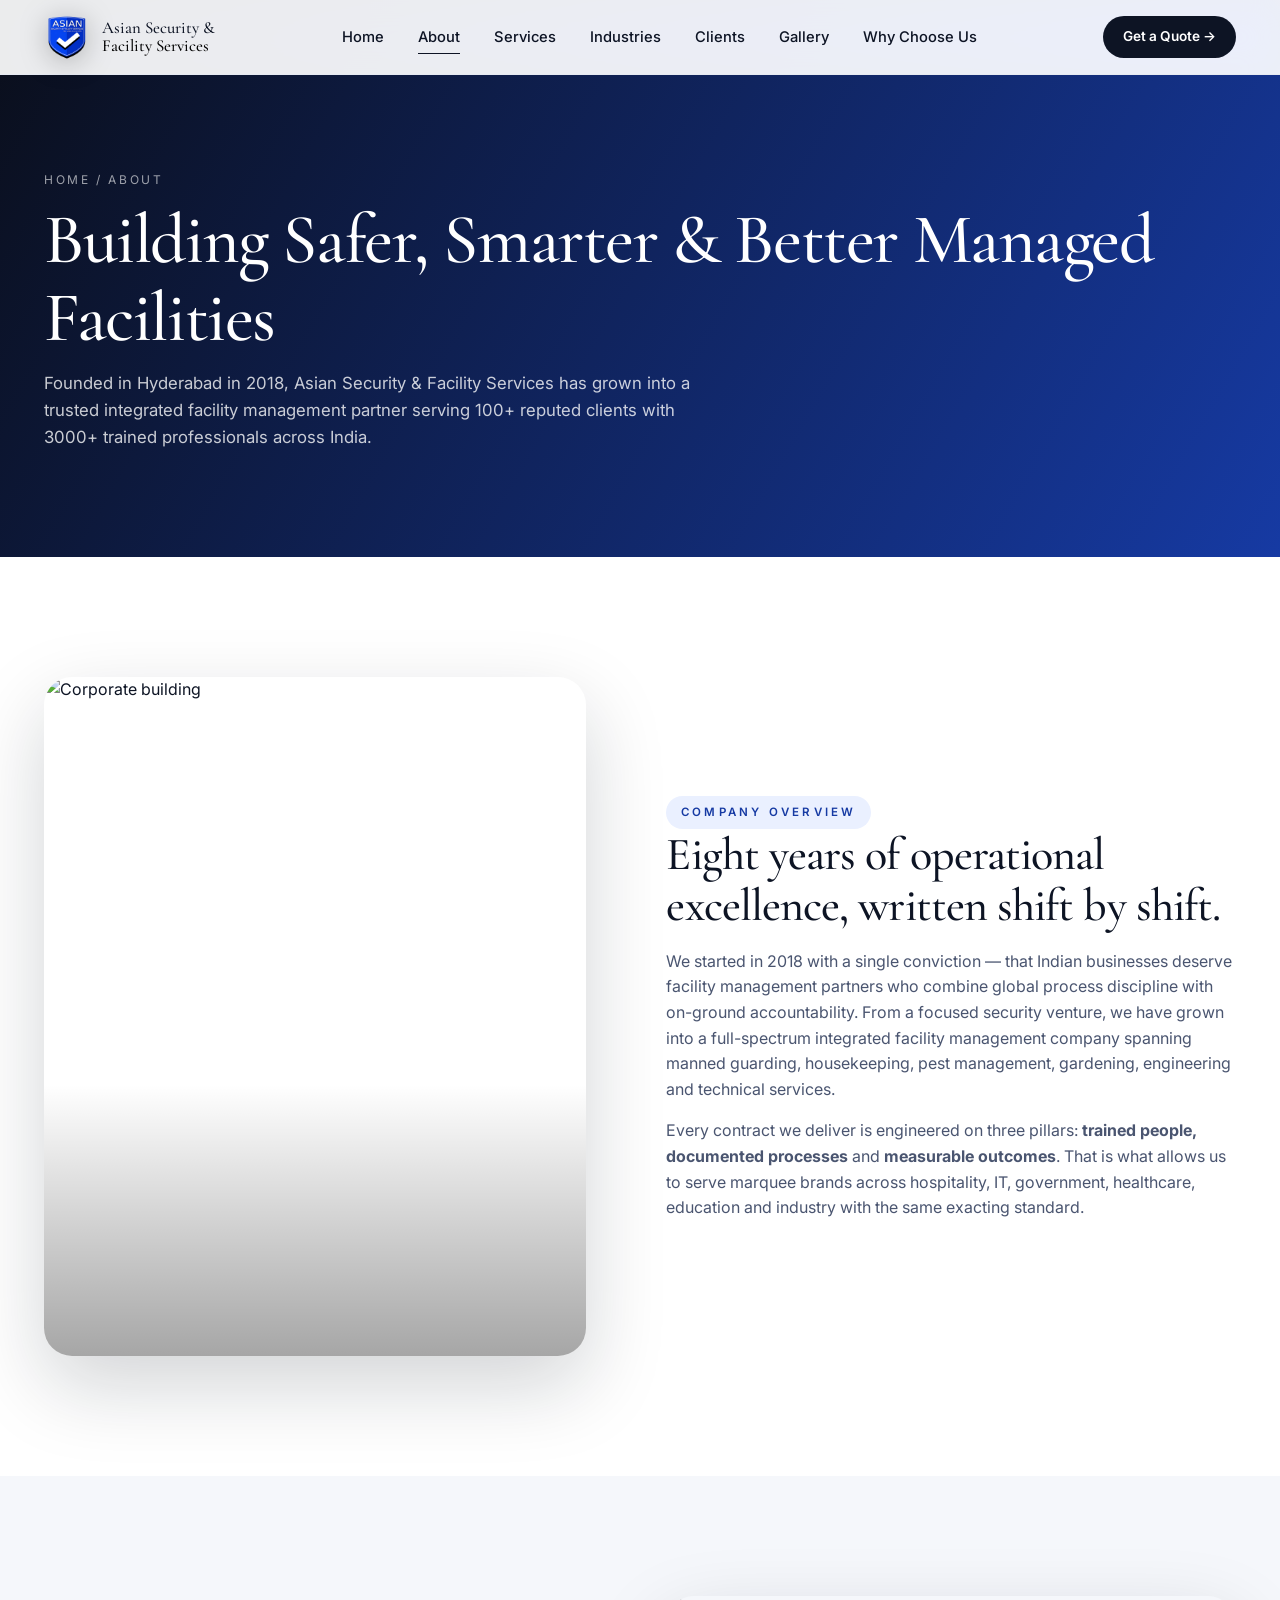
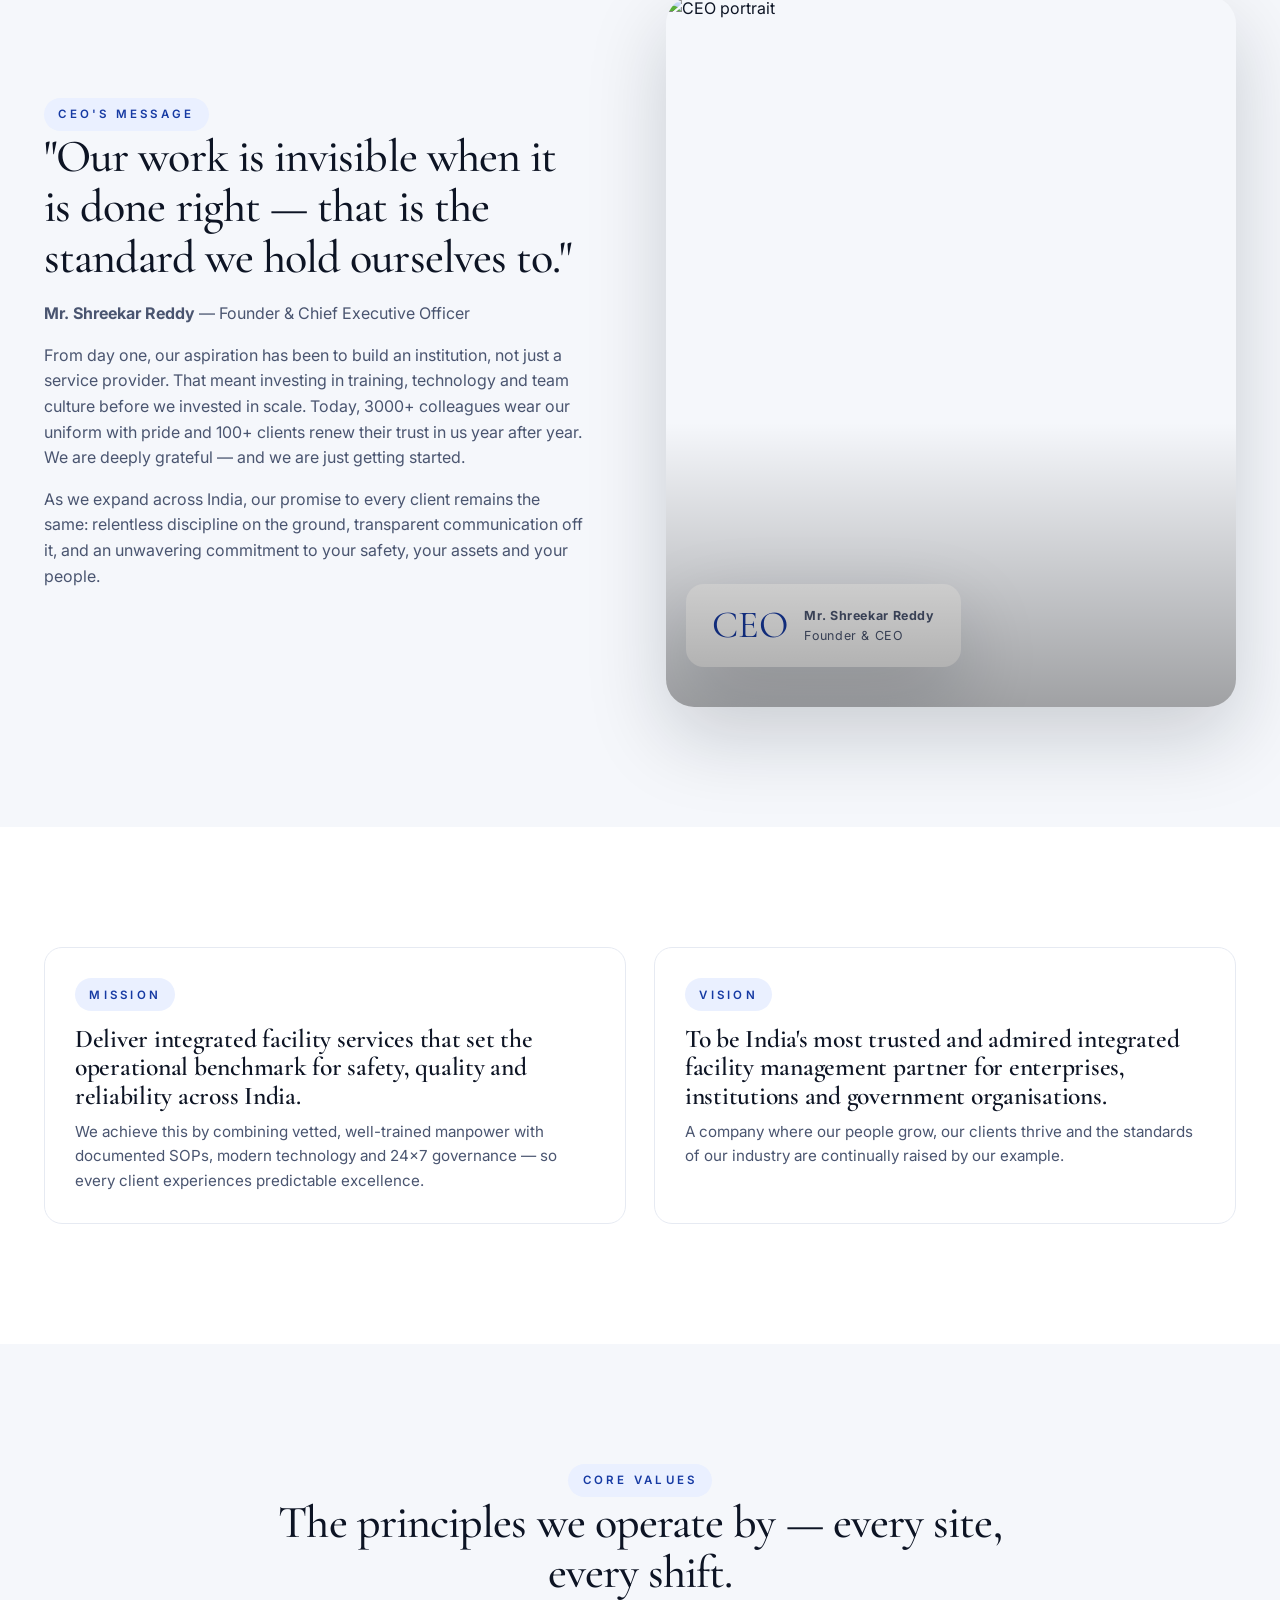
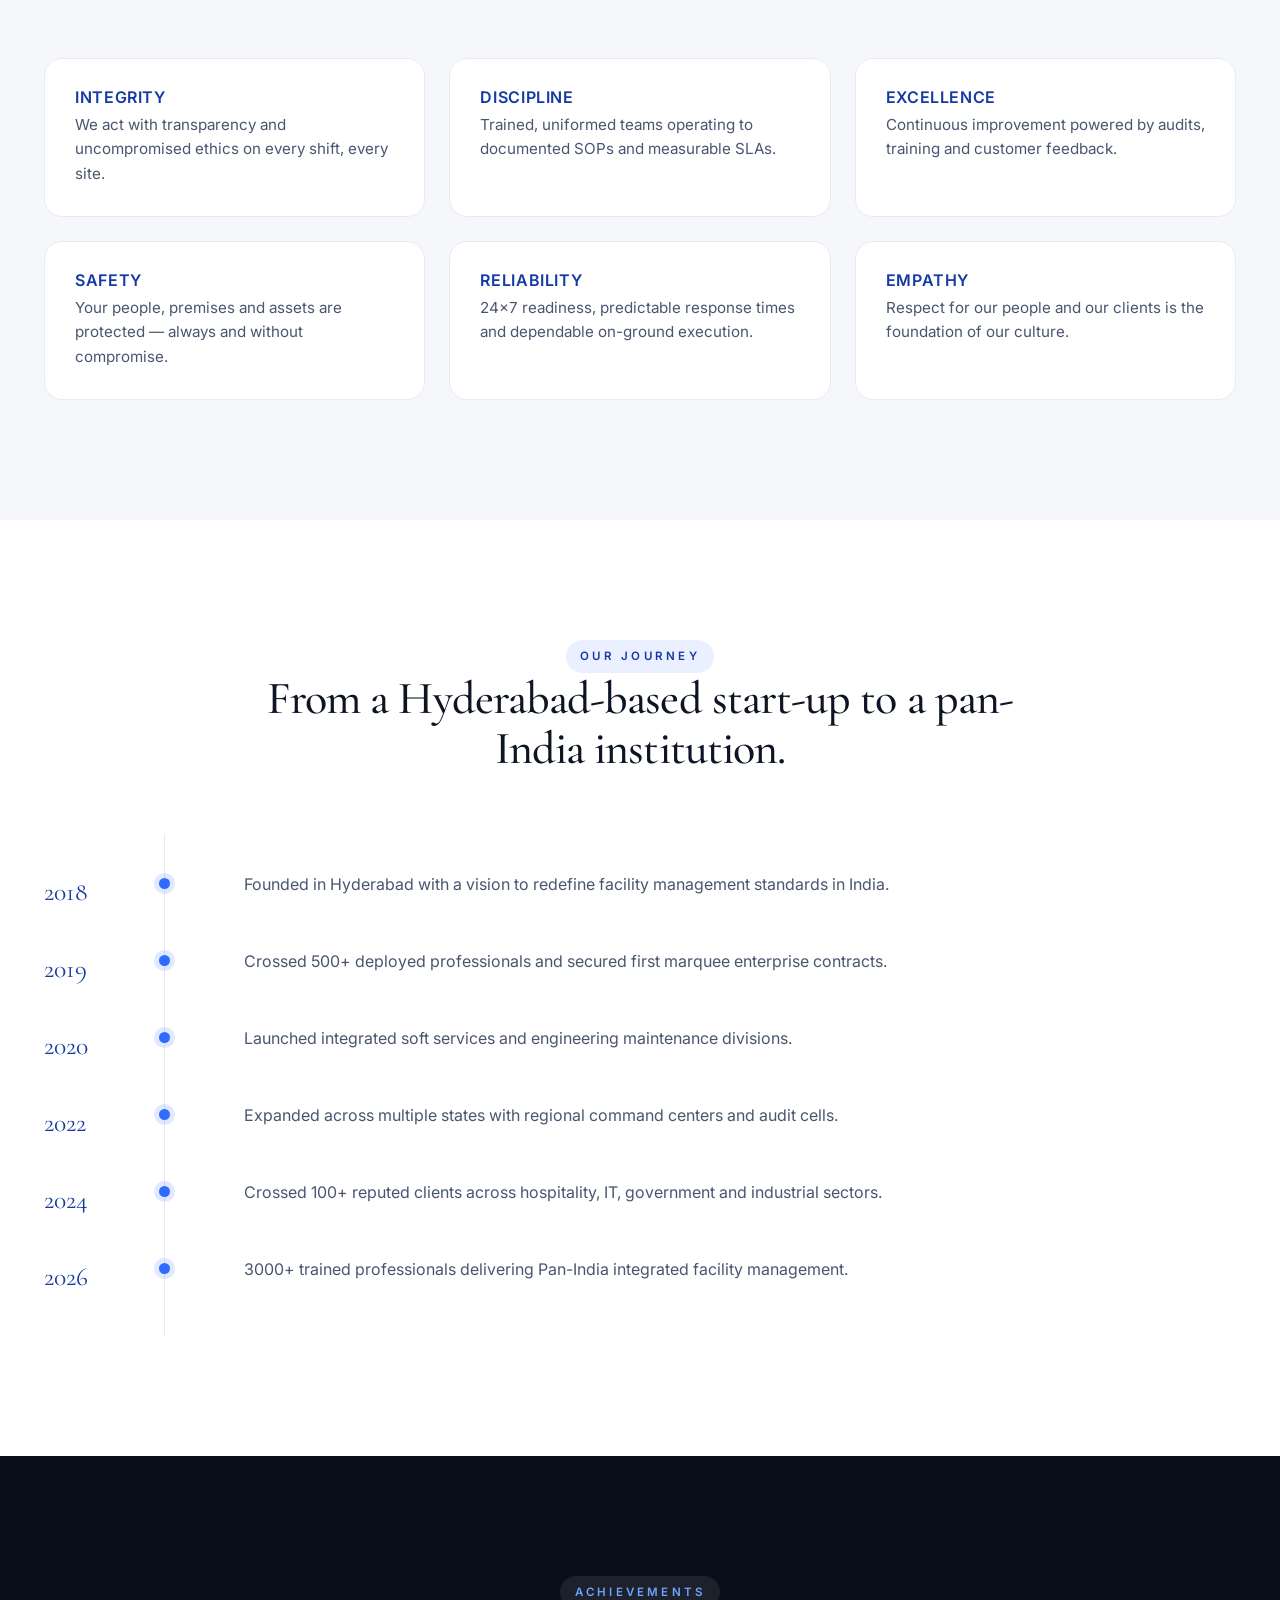
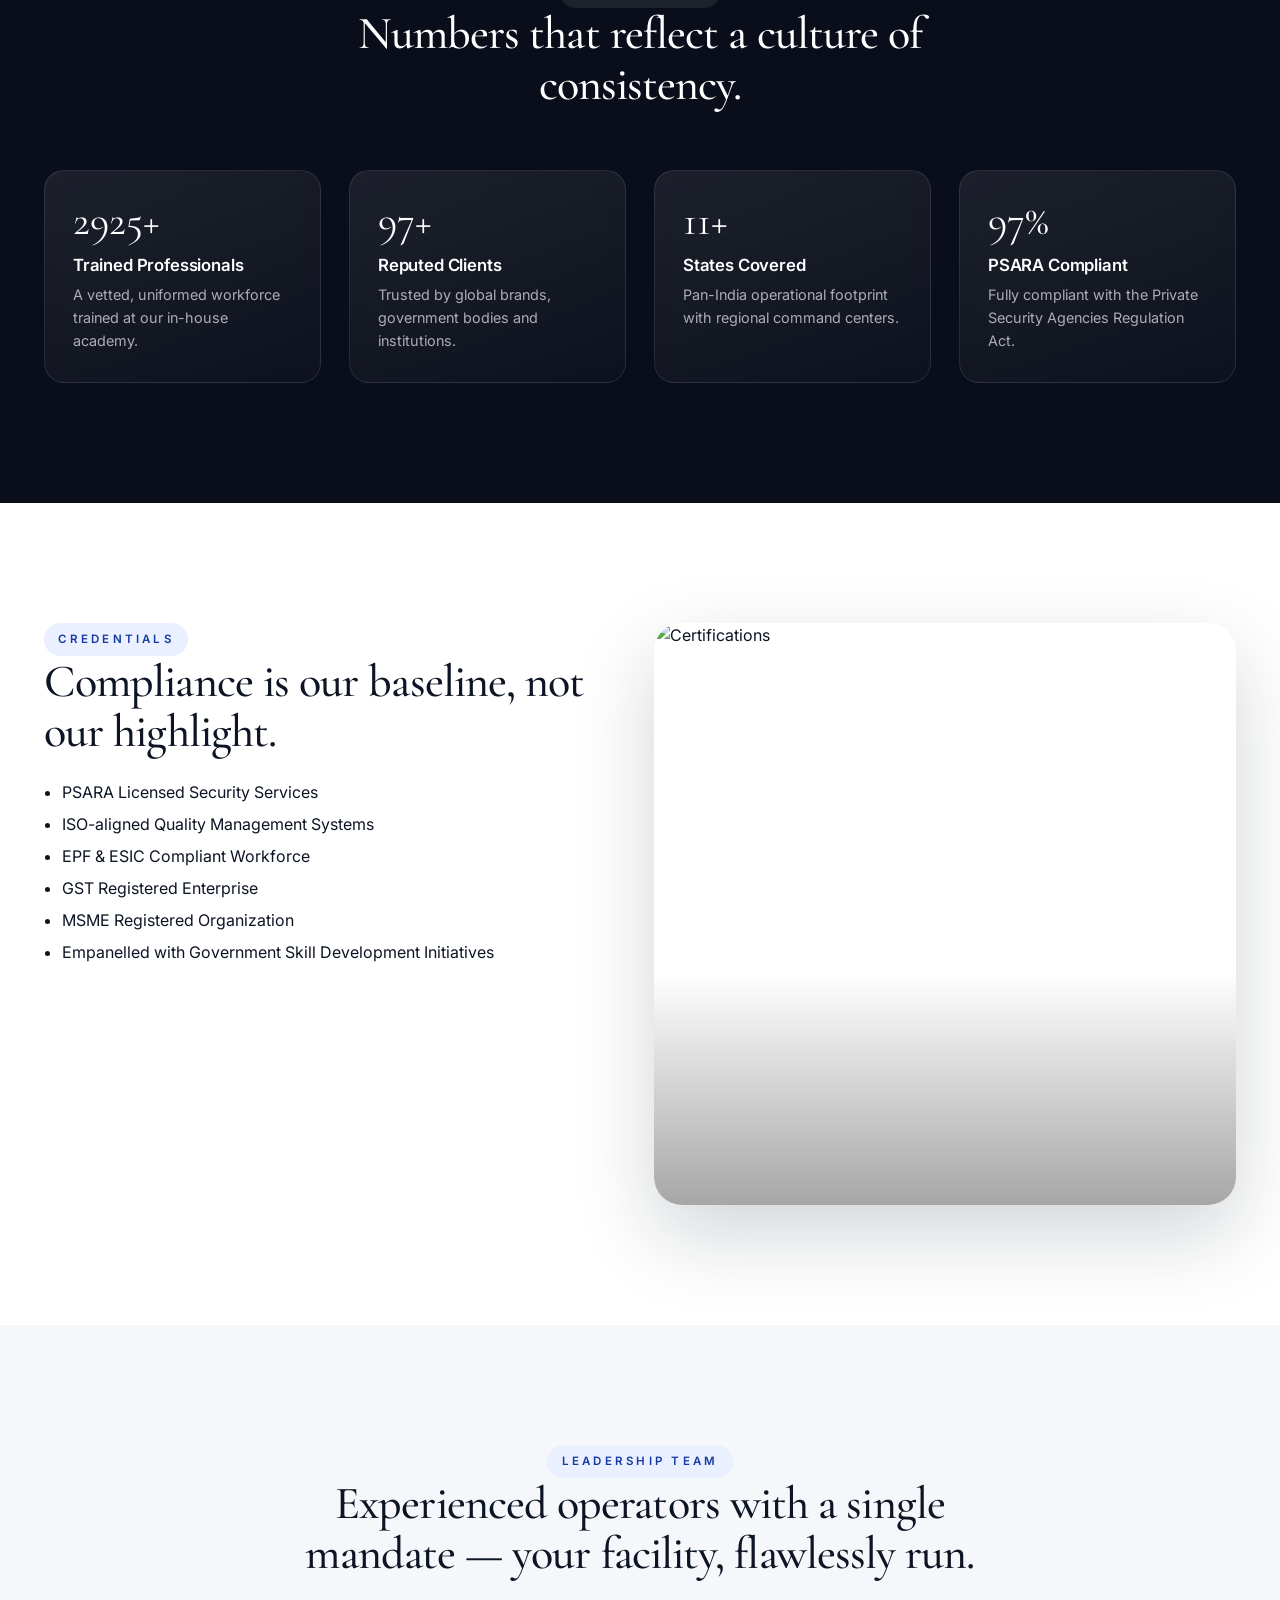
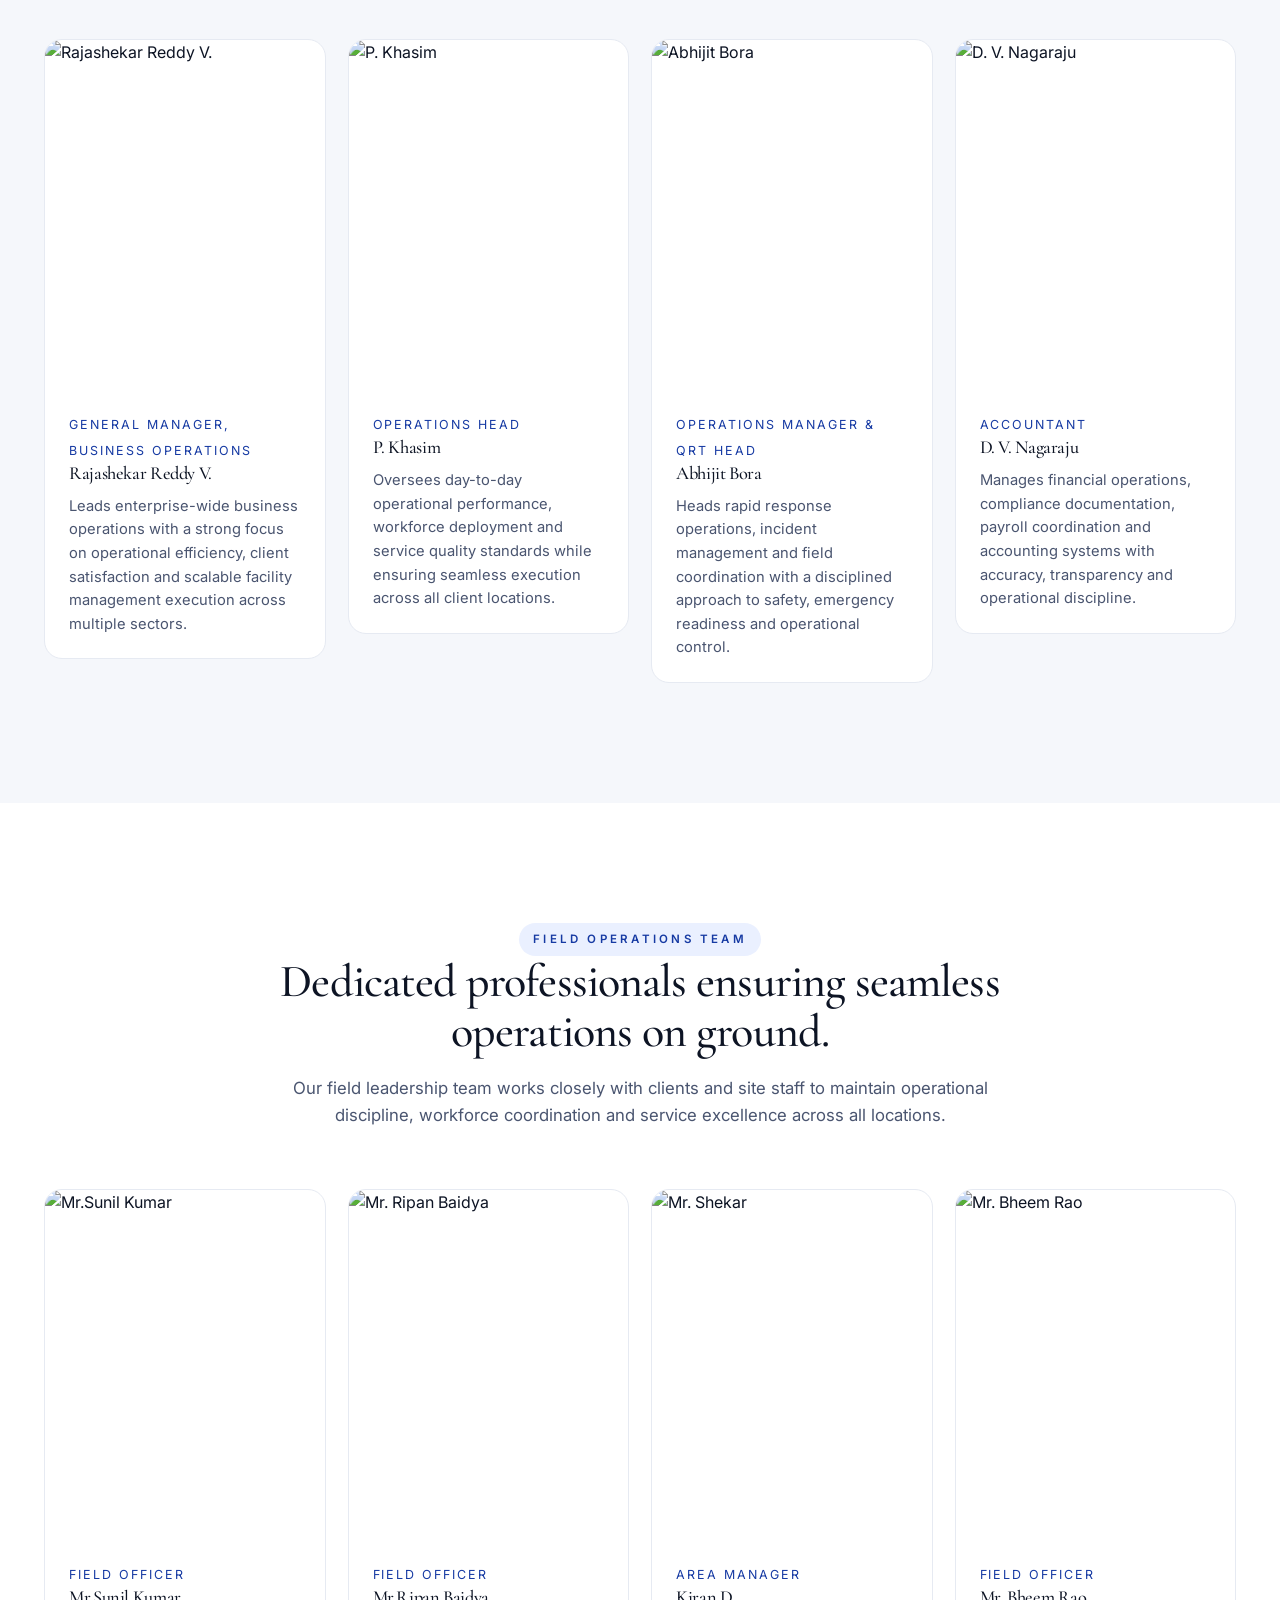
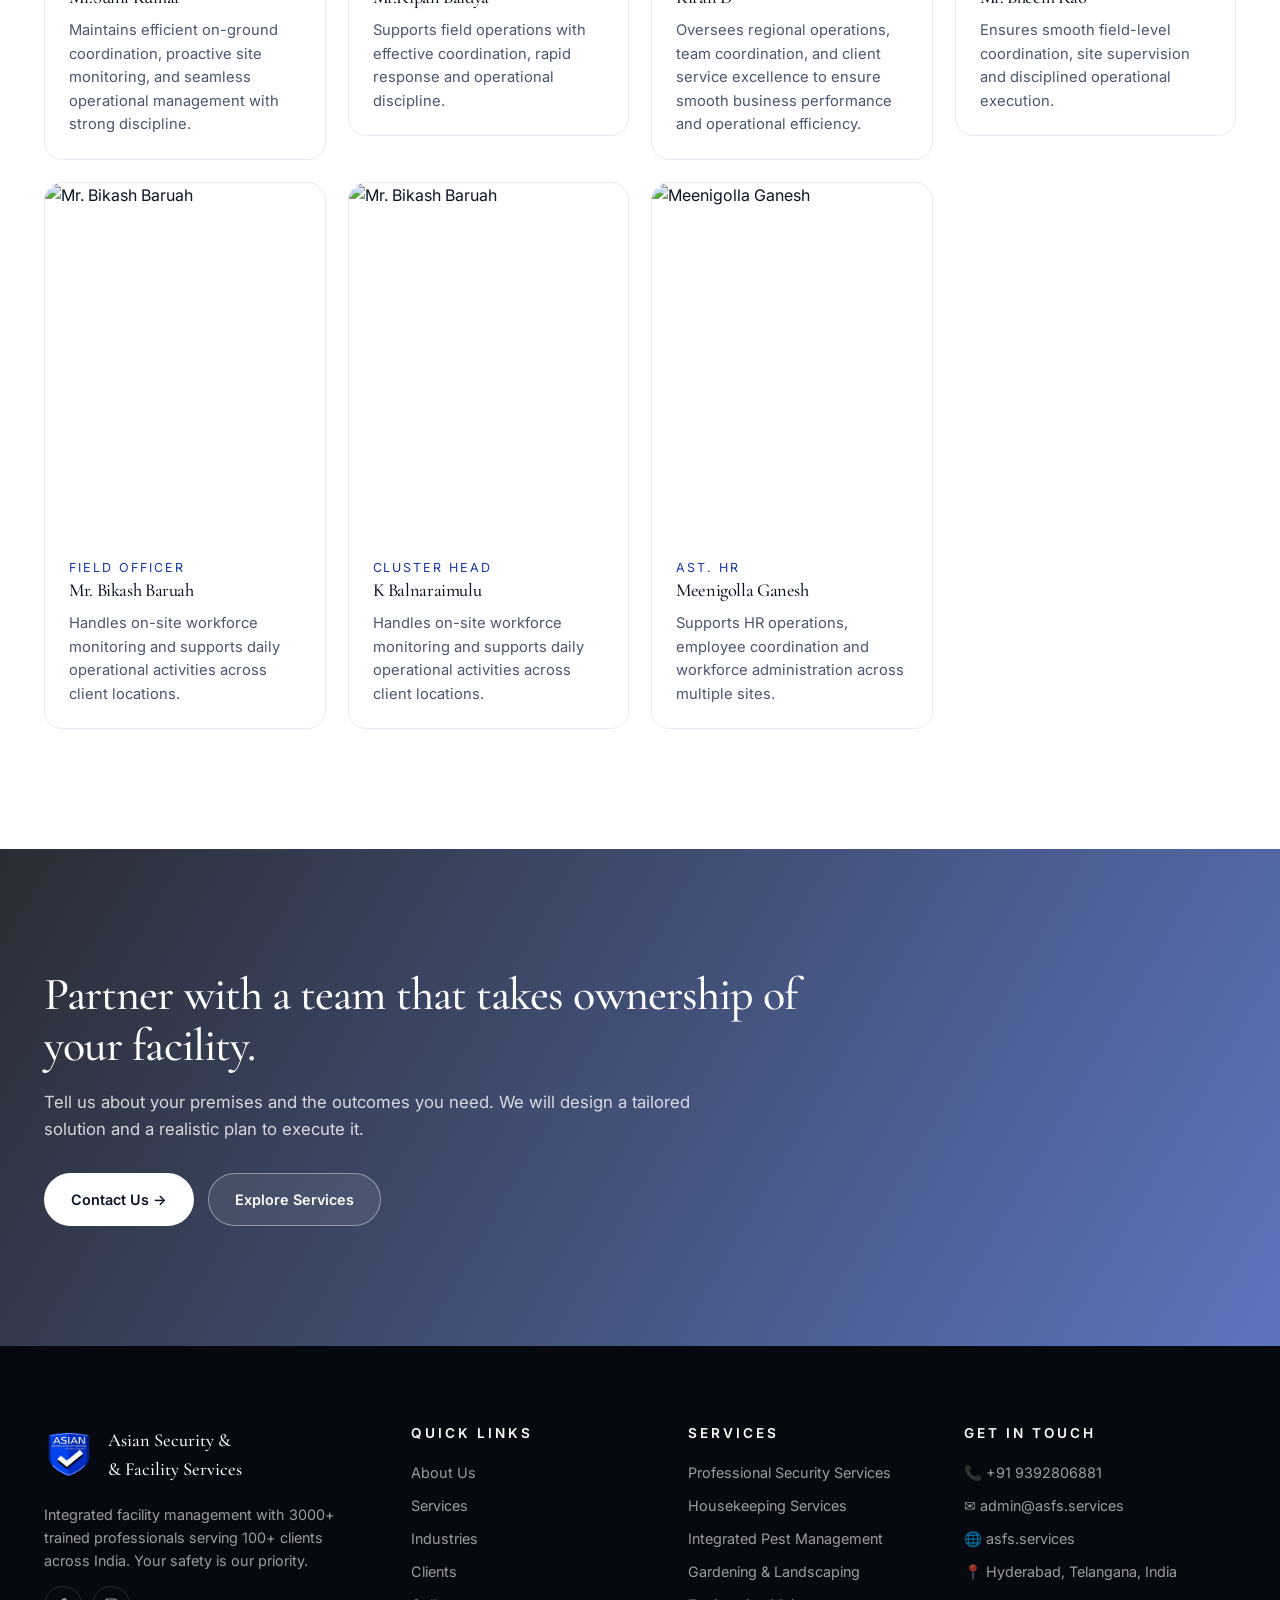
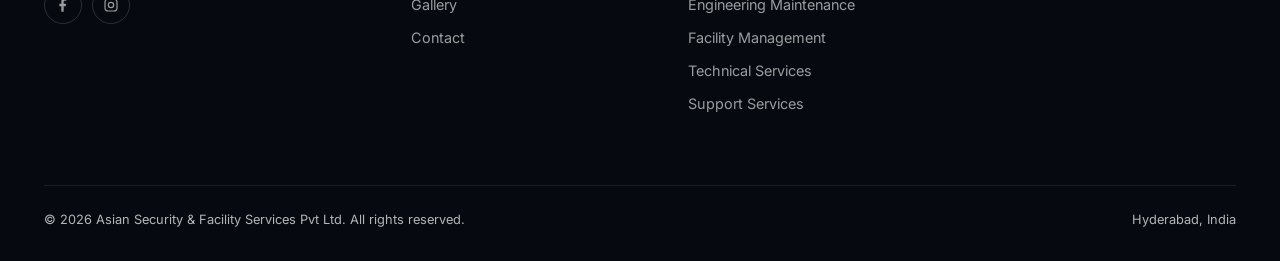
==== commit 97ae2254: "initial commit" ====
--- a/about-us.html
+++ b/about-us.html
@@ -1,249 +1,249 @@
-<!DOCTYPE html>
-<html lang="en">
-<head>
-<meta charset="UTF-8" /><meta name="viewport" content="width=device-width, initial-scale=1" />
-<title>About Us — Asian Security & Facility Services</title>
-<meta name="description" content="Founded in Hyderabad in 2018 by Mr. Shreekar Reddy. 3000+ trained professionals, 100+ clients, integrated facility management across India." />
-<link rel="icon" href="assets/logo.png" />
-<link href="https://fonts.googleapis.com/css2?family=Cormorant+Garamond:ital,wght@0,400;0,500;0,600;1,400;1,500&family=Inter:wght@300;400;500;600;700&family=Manrope:wght@400;500;600&display=swap" rel="stylesheet" />
-<link rel="stylesheet" href="style.css" />
-</head>
-<body data-page="about">
-<div class="loader"><div class="ring"></div></div>
-<div id="nav-mount"></div>
-
-<section class="page-hero">
-  <div class="container">
-    <div class="crumbs">Home / About</div>
-    <h1>Building Safer, Smarter &amp; Better Managed Facilities</h1>
-    <p>Founded in Hyderabad in 2018, Asian Security &amp; Facility Services has grown into a trusted integrated facility management partner serving 100+ reputed clients with 3000+ trained professionals across India.</p>
-  </div>
-</section>
-
-<section class="section">
-  <div class="container split">
-    <div class="split__media reveal-left">
-      <img src="https://res.cloudinary.com/dsn3p1co7/image/upload/v1779773724/ChatGPT_Image_May_26_2026_11_05_55_AM_qjv7oa.png" alt="Corporate building" />
-    </div>
-    <div class="reveal-right">
-      <span class="eyebrow">Company Overview</span>
-      <h2>Eight years of operational excellence, written shift by shift.</h2>
-      <p>We started in 2018 with a single conviction — that Indian businesses deserve facility management partners who combine global process discipline with on-ground accountability. From a focused security venture, we have grown into a full-spectrum integrated facility management company spanning manned guarding, housekeeping, pest management, gardening, engineering and technical services.</p>
-      <p>Every contract we deliver is engineered on three pillars: <strong>trained people, documented processes</strong> and <strong>measurable outcomes</strong>. That is what allows us to serve marquee brands across hospitality, IT, government, healthcare, education and industry with the same exacting standard.</p>
-    </div>
-  </div>
-</section>
-
-<section class="section section--soft">
-  <div class="container split">
-    <div class="reveal-left">
-      <span class="eyebrow">CEO's Message</span>
-      <h2>"Our work is invisible when it is done right — that is the standard we hold ourselves to."</h2>
-      <p><strong>Mr. Shreekar Reddy</strong> — Founder &amp; Chief Executive Officer</p>
-      <p>From day one, our aspiration has been to build an institution, not just a service provider. That meant investing in training, technology and team culture before we invested in scale. Today, 3000+ colleagues wear our uniform with pride and 100+ clients renew their trust in us year after year. We are deeply grateful — and we are just getting started.</p>
-      <p>As we expand across India, our promise to every client remains the same: relentless discipline on the ground, transparent communication off it, and an unwavering commitment to your safety, your assets and your people.</p>
-    </div>
-    <div class="split__media reveal-right">
-      <img src="https://res.cloudinary.com/dsn3p1co7/image/upload/v1779728707/ChatGPT_Image_May_25_2026_10_36_34_PM_dabtsx.png" alt="CEO portrait" />
-      <div class="split__badge">
-        <div class="num">CEO</div>
-        <div class="lbl"><strong>Mr. Shreekar Reddy</strong><br/>Founder &amp; CEO</div>
-      </div>
-    </div>
-  </div>
-</section>
-
-<section class="section">
-  <div class="container">
-    <div class="grid grid--2">
-      <div class="value reveal-left">
-        <span class="eyebrow">Mission</span>
-        <h3 style="font-family:var(--serif); font-size:1.6rem; text-transform:none; letter-spacing:-.01em; color:var(--ink); margin-top:14px;">Deliver integrated facility services that set the operational benchmark for safety, quality and reliability across India.</h3>
-        <p>We achieve this by combining vetted, well-trained manpower with documented SOPs, modern technology and 24x7 governance — so every client experiences predictable excellence.</p>
-      </div>
-      <div class="value reveal-right">
-        <span class="eyebrow">Vision</span>
-        <h3 style="font-family:var(--serif); font-size:1.6rem; text-transform:none; letter-spacing:-.01em; color:var(--ink); margin-top:14px;">To be India's most trusted and admired integrated facility management partner for enterprises, institutions and government organisations.</h3>
-        <p>A company where our people grow, our clients thrive and the standards of our industry are continually raised by our example.</p>
-      </div>
-    </div>
-  </div>
-</section>
-
-<section class="section section--soft">
-  <div class="container">
-    <div class="section__head reveal">
-      <span class="eyebrow">Core Values</span>
-      <h2>The principles we operate by — every site, every shift.</h2>
-    </div>
-    <div class="values-grid" id="values-grid"></div>
-  </div>
-</section>
-
-<section class="section">
-  <div class="container">
-    <div class="section__head reveal">
-      <span class="eyebrow">Our Journey</span>
-      <h2>From a Hyderabad-based start-up to a pan-India institution.</h2>
-    </div>
-    <div class="timeline" id="timeline"></div>
-  </div>
-</section>
-
-<section class="section section--dark">
-  <div class="container">
-    <div class="section__head reveal">
-      <span class="eyebrow">Achievements</span>
-      <h2>Numbers that reflect a culture of consistency.</h2>
-    </div>
-    <div class="grid grid--4" id="achievements"></div>
-  </div>
-</section>
-
-<section class="section">
-  <div class="container">
-    <div class="grid grid--2">
-      <div class="reveal-left">
-        <span class="eyebrow">Credentials</span>
-        <h2>Compliance is our baseline, not our highlight.</h2>
-        <ul style="padding-left:18px; line-height:2;">
-          <li>PSARA Licensed Security Services</li>
-          <li>ISO-aligned Quality Management Systems</li>
-          <li>EPF &amp; ESIC Compliant Workforce</li>
-          <li>GST Registered Enterprise</li>
-          <li>MSME Registered Organization</li>
-          <li>Empanelled with Government Skill Development Initiatives</li>
-        </ul>
-      </div>
-      <div class="split__media reveal-right" style="aspect-ratio:1/1">
-        <img src="https://res.cloudinary.com/dsn3p1co7/image/upload/v1779732145/ChatGPT_Image_May_25_2026_11_33_44_PM_qlperq.png" alt="Certifications" />
-      </div>
-    </div>
-  </div>
-</section>
-
-<section class="section section--soft">
-  <div class="container">
-    <div class="section__head reveal">
-      <span class="eyebrow">Leadership Team</span>
-      <h2>Experienced operators with a single mandate — your facility, flawlessly run.</h2>
-    </div>
-    <div class="team-grid" id="leadership-grid"></div>
-  </div>
-</section>
-
-
-<section class="section">
-  <div class="container">
-    <div class="section__head reveal">
-      <span class="eyebrow">Field Operations Team</span>
-      <h2>Dedicated professionals ensuring seamless operations on ground.</h2>
-      <p>Our field leadership team works closely with clients and site staff to maintain operational discipline, workforce coordination and service excellence across all locations.</p>
-    </div>
-
-    <div class="team-grid">
-
-      <article class="team-card reveal" data-delay="2">
-        <img src="https://res.cloudinary.com/dsn3p1co7/image/upload/v1779810296/62d6aca5-8e4f-490b-a79f-31e6e590e660_h0naco.png" alt="Mr.Sunil Kumar"/>
-        <div class="team-card__body">
-          <span class="role">Field Officer</span>
-          <h3>Mr.Sunil Kumar</h3>
-          <p>Maintains efficient on-ground coordination, proactive site monitoring, and seamless operational management with strong discipline.
-</p>
-        </div>
-      </article>
-
-<article class="team-card reveal" data-delay="4">
-        <img src="https://res.cloudinary.com/dsn3p1co7/image/upload/v1779810343/0015ff11-f44c-40c0-8074-929a992619e5_k21uza.png" alt="Mr. Ripan Baidya"/>
-        <div class="team-card__body">
-          <span class="role">Field Officer</span>
-          <h3>Mr.Ripan Baidya </h3>
-          <p>Supports field operations with effective coordination, rapid response and operational discipline.</p>
-        </div>
-      </article>
-
-
-<article class="team-card reveal" data-delay="1">
-        <img src="https://res.cloudinary.com/dsn3p1co7/image/upload/v1779810530/604a5382-6f2b-4ebe-91e0-a392dfe21d22_s1guzn.jpg" alt="Mr. Shekar"/>
-        <div class="team-card__body">
-          <span class="role">Area Manager</span>
-          <h3>Kiran D</h3>
-          <p>Oversees regional operations, team coordination, and client service excellence to ensure smooth business performance and operational efficiency.</p>
-        </div>
-      </article>
-
-
-
-
-      <article class="team-card reveal" data-delay="2">
-        <img src="https://res.cloudinary.com/dsn3p1co7/image/upload/v1779810702/4ffc3d5d-189a-49a3-beab-ee977c1a0af4_borfhl.png" alt="Mr. Bheem Rao"/>
-        <div class="team-card__body">
-          <span class="role">Field Officer</span>
-          <h3>Mr. Bheem Rao</h3>
-          <p>Ensures smooth field-level coordination, site supervision and disciplined operational execution.</p>
-        </div>
-      </article>
-
-
-
-
-
-      <article class="team-card reveal" data-delay="3">
-        <img src="https://res.cloudinary.com/dsn3p1co7/image/upload/v1779812182/45fd9176-9ed8-4267-b3a6-be7187bac0cc_y95uhp.png" alt="Mr. Bikash Baruah"/>
-        <div class="team-card__body">
-          <span class="role">Field Officer</span>
-          <h3>Mr. Bikash Baruah</h3>
-          <p>Handles on-site workforce monitoring and supports daily operational activities across client locations.</p>
-        </div>
-      </article>
-
-      <article class="team-card reveal" data-delay="3">
-        <img src="https://res.cloudinary.com/dsn3p1co7/image/upload/v1779812355/f59c7772-bada-4bd0-b135-d96d88892289_cww4yi.jpg" alt="Mr. Bikash Baruah"/>
-        <div class="team-card__body">
-          <span class="role">Cluster Head</span>
-          <h3>K Balnaraimulu</h3>
-          <p>Handles on-site workforce monitoring and supports daily operational activities across client locations.</p>
-        </div>
-      </article>
-
-      
-
-      <article class="team-card reveal" data-delay="2">
-        <img src="https://res.cloudinary.com/dsn3p1co7/image/upload/v1779805308/04dd4a1e-8bdb-4bc4-90f4-403c24a945ac_mgiu0e.jpg" alt="Meenigolla Ganesh"/>
-        <div class="team-card__body">
-          <span class="role">AST. HR</span>
-          <h3>Meenigolla Ganesh</h3>
-          <p>Supports HR operations, employee coordination and workforce administration across multiple sites.</p>
-        </div>
-      </article>
-
-    </div>
-  </div>
-</section>
-
-
-<section class="cta-band">
-  <div class="container">
-    <h2>Partner with a team that takes ownership of your facility.</h2>
-    <p>Tell us about your premises and the outcomes you need. We will design a tailored solution and a realistic plan to execute it.</p>
-    <div class="hero__cta"><a class="btn btn--primary" href="contact-us.html">Contact Us →</a><a class="btn btn--ghost" href="services.html">Explore Services</a></div>
-  </div>
-</section>
-
-<div id="footer-mount"></div>
-<script src="data.js"></script>
-<script>
-  const D = window.ASFS_DATA;
-  document.getElementById("values-grid").innerHTML = D.values.map((v,i)=>`
-    <div class="value reveal" data-delay="${(i%3)+1}"><h3>${v.title}</h3><p>${v.text}</p></div>`).join("");
-  document.getElementById("timeline").innerHTML = D.timeline.map(t=>`
-    <div class="tl-item reveal"><div class="yr">${t.year}</div><p>${t.text}</p></div>`).join("");
-  document.getElementById("achievements").innerHTML = D.whyChoose.slice(0,4).map((w,i)=>`
-    <div class="wc-card reveal" data-delay="${i+1}"><div class="num"><span data-count="${w.value}">0</span>${w.suffix}</div><h3>${w.title}</h3><p>${w.text}</p></div>`).join("");
-  document.getElementById("leadership-grid").innerHTML = D.leadership.map((p,i)=>`
-    <article class="team-card reveal" data-delay="${(i%3)+1}"><img src="${p.image}" alt="${p.name}"/><div class="team-card__body"><span class="role">${p.role}</span><h3>${p.name}</h3><p>${p.bio}</p></div></article>`).join("");
-</script>
-<script src="partials.js"></script>
-<script src="script.js"></script>
-</body>
-</html>
+<!DOCTYPE html>
+<html lang="en">
+<head>
+<meta charset="UTF-8" /><meta name="viewport" content="width=device-width, initial-scale=1" />
+<title>About Us — Asian Security & Facility Services</title>
+<meta name="description" content="Founded in Hyderabad in 2018 by Mr. Shreekar Reddy. 3000+ trained professionals, 100+ clients, integrated facility management across India." />
+<link rel="icon" href="assets/logo.png" />
+<link href="https://fonts.googleapis.com/css2?family=Cormorant+Garamond:ital,wght@0,400;0,500;0,600;1,400;1,500&family=Inter:wght@300;400;500;600;700&family=Manrope:wght@400;500;600&display=swap" rel="stylesheet" />
+<link rel="stylesheet" href="style.css" />
+</head>
+<body data-page="about">
+<div class="loader"><div class="ring"></div></div>
+<div id="nav-mount"></div>
+
+<section class="page-hero">
+  <div class="container">
+    <div class="crumbs">Home / About</div>
+    <h1>Building Safer, Smarter &amp; Better Managed Facilities</h1>
+    <p>Founded in Hyderabad in 2018, Asian Security &amp; Facility Services has grown into a trusted integrated facility management partner serving 100+ reputed clients with 3000+ trained professionals across India.</p>
+  </div>
+</section>
+
+<section class="section">
+  <div class="container split">
+    <div class="split__media reveal-left">
+      <img src="https://res.cloudinary.com/dsn3p1co7/image/upload/v1779773724/ChatGPT_Image_May_26_2026_11_05_55_AM_qjv7oa.png" alt="Corporate building" />
+    </div>
+    <div class="reveal-right">
+      <span class="eyebrow">Company Overview</span>
+      <h2>Eight years of operational excellence, written shift by shift.</h2>
+      <p>We started in 2018 with a single conviction — that Indian businesses deserve facility management partners who combine global process discipline with on-ground accountability. From a focused security venture, we have grown into a full-spectrum integrated facility management company spanning manned guarding, housekeeping, pest management, gardening, engineering and technical services.</p>
+      <p>Every contract we deliver is engineered on three pillars: <strong>trained people, documented processes</strong> and <strong>measurable outcomes</strong>. That is what allows us to serve marquee brands across hospitality, IT, government, healthcare, education and industry with the same exacting standard.</p>
+    </div>
+  </div>
+</section>
+
+<section class="section section--soft">
+  <div class="container split">
+    <div class="reveal-left">
+      <span class="eyebrow">CEO's Message</span>
+      <h2>"Our work is invisible when it is done right — that is the standard we hold ourselves to."</h2>
+      <p><strong>Mr. Shreekar Reddy</strong> — Founder &amp; Chief Executive Officer</p>
+      <p>From day one, our aspiration has been to build an institution, not just a service provider. That meant investing in training, technology and team culture before we invested in scale. Today, 3000+ colleagues wear our uniform with pride and 100+ clients renew their trust in us year after year. We are deeply grateful — and we are just getting started.</p>
+      <p>As we expand across India, our promise to every client remains the same: relentless discipline on the ground, transparent communication off it, and an unwavering commitment to your safety, your assets and your people.</p>
+    </div>
+    <div class="split__media reveal-right">
+      <img src="https://res.cloudinary.com/dsn3p1co7/image/upload/v1779728707/ChatGPT_Image_May_25_2026_10_36_34_PM_dabtsx.png" alt="CEO portrait" />
+      <div class="split__badge">
+        <div class="num">CEO</div>
+        <div class="lbl"><strong>Mr. Shreekar Reddy</strong><br/>Founder &amp; CEO</div>
+      </div>
+    </div>
+  </div>
+</section>
+
+<section class="section">
+  <div class="container">
+    <div class="grid grid--2">
+      <div class="value reveal-left">
+        <span class="eyebrow">Mission</span>
+        <h3 style="font-family:var(--serif); font-size:1.6rem; text-transform:none; letter-spacing:-.01em; color:var(--ink); margin-top:14px;">Deliver integrated facility services that set the operational benchmark for safety, quality and reliability across India.</h3>
+        <p>We achieve this by combining vetted, well-trained manpower with documented SOPs, modern technology and 24x7 governance — so every client experiences predictable excellence.</p>
+      </div>
+      <div class="value reveal-right">
+        <span class="eyebrow">Vision</span>
+        <h3 style="font-family:var(--serif); font-size:1.6rem; text-transform:none; letter-spacing:-.01em; color:var(--ink); margin-top:14px;">To be India's most trusted and admired integrated facility management partner for enterprises, institutions and government organisations.</h3>
+        <p>A company where our people grow, our clients thrive and the standards of our industry are continually raised by our example.</p>
+      </div>
+    </div>
+  </div>
+</section>
+
+<section class="section section--soft">
+  <div class="container">
+    <div class="section__head reveal">
+      <span class="eyebrow">Core Values</span>
+      <h2>The principles we operate by — every site, every shift.</h2>
+    </div>
+    <div class="values-grid" id="values-grid"></div>
+  </div>
+</section>
+
+<section class="section">
+  <div class="container">
+    <div class="section__head reveal">
+      <span class="eyebrow">Our Journey</span>
+      <h2>From a Hyderabad-based start-up to a pan-India institution.</h2>
+    </div>
+    <div class="timeline" id="timeline"></div>
+  </div>
+</section>
+
+<section class="section section--dark">
+  <div class="container">
+    <div class="section__head reveal">
+      <span class="eyebrow">Achievements</span>
+      <h2>Numbers that reflect a culture of consistency.</h2>
+    </div>
+    <div class="grid grid--4" id="achievements"></div>
+  </div>
+</section>
+
+<section class="section">
+  <div class="container">
+    <div class="grid grid--2">
+      <div class="reveal-left">
+        <span class="eyebrow">Credentials</span>
+        <h2>Compliance is our baseline, not our highlight.</h2>
+        <ul style="padding-left:18px; line-height:2;">
+          <li>PSARA Licensed Security Services</li>
+          <li>ISO-aligned Quality Management Systems</li>
+          <li>EPF &amp; ESIC Compliant Workforce</li>
+          <li>GST Registered Enterprise</li>
+          <li>MSME Registered Organization</li>
+          <li>Empanelled with Government Skill Development Initiatives</li>
+        </ul>
+      </div>
+      <div class="split__media reveal-right" style="aspect-ratio:1/1">
+        <img src="https://res.cloudinary.com/dsn3p1co7/image/upload/v1779732145/ChatGPT_Image_May_25_2026_11_33_44_PM_qlperq.png" alt="Certifications" />
+      </div>
+    </div>
+  </div>
+</section>
+
+<section class="section section--soft">
+  <div class="container">
+    <div class="section__head reveal">
+      <span class="eyebrow">Leadership Team</span>
+      <h2>Experienced operators with a single mandate — your facility, flawlessly run.</h2>
+    </div>
+    <div class="team-grid" id="leadership-grid"></div>
+  </div>
+</section>
+
+
+<section class="section">
+  <div class="container">
+    <div class="section__head reveal">
+      <span class="eyebrow">Field Operations Team</span>
+      <h2>Dedicated professionals ensuring seamless operations on ground.</h2>
+      <p>Our field leadership team works closely with clients and site staff to maintain operational discipline, workforce coordination and service excellence across all locations.</p>
+    </div>
+
+    <div class="team-grid">
+
+      <article class="team-card reveal" data-delay="2">
+        <img src="https://res.cloudinary.com/dsn3p1co7/image/upload/v1779810296/62d6aca5-8e4f-490b-a79f-31e6e590e660_h0naco.png" alt="Mr.Sunil Kumar"/>
+        <div class="team-card__body">
+          <span class="role">Field Officer</span>
+          <h3>Mr.Sunil Kumar</h3>
+          <p>Maintains efficient on-ground coordination, proactive site monitoring, and seamless operational management with strong discipline.
+</p>
+        </div>
+      </article>
+
+<article class="team-card reveal" data-delay="4">
+        <img src="https://res.cloudinary.com/dsn3p1co7/image/upload/v1779810343/0015ff11-f44c-40c0-8074-929a992619e5_k21uza.png" alt="Mr. Ripan Baidya"/>
+        <div class="team-card__body">
+          <span class="role">Field Officer</span>
+          <h3>Mr.Ripan Baidya </h3>
+          <p>Supports field operations with effective coordination, rapid response and operational discipline.</p>
+        </div>
+      </article>
+
+
+<article class="team-card reveal" data-delay="1">
+        <img src="https://res.cloudinary.com/dsn3p1co7/image/upload/v1779810530/604a5382-6f2b-4ebe-91e0-a392dfe21d22_s1guzn.jpg" alt="Mr. Shekar"/>
+        <div class="team-card__body">
+          <span class="role">Area Manager</span>
+          <h3>Kiran D</h3>
+          <p>Oversees regional operations, team coordination, and client service excellence to ensure smooth business performance and operational efficiency.</p>
+        </div>
+      </article>
+
+
+
+
+      <article class="team-card reveal" data-delay="2">
+        <img src="https://res.cloudinary.com/dsn3p1co7/image/upload/v1779810702/4ffc3d5d-189a-49a3-beab-ee977c1a0af4_borfhl.png" alt="Mr. Bheem Rao"/>
+        <div class="team-card__body">
+          <span class="role">Field Officer</span>
+          <h3>Mr. Bheem Rao</h3>
+          <p>Ensures smooth field-level coordination, site supervision and disciplined operational execution.</p>
+        </div>
+      </article>
+
+
+
+
+
+      <article class="team-card reveal" data-delay="3">
+        <img src="https://res.cloudinary.com/dsn3p1co7/image/upload/v1779812182/45fd9176-9ed8-4267-b3a6-be7187bac0cc_y95uhp.png" alt="Mr. Bikash Baruah"/>
+        <div class="team-card__body">
+          <span class="role">Field Officer</span>
+          <h3>Mr. Bikash Baruah</h3>
+          <p>Handles on-site workforce monitoring and supports daily operational activities across client locations.</p>
+        </div>
+      </article>
+
+      <article class="team-card reveal" data-delay="3">
+        <img src="https://res.cloudinary.com/dsn3p1co7/image/upload/v1779812355/f59c7772-bada-4bd0-b135-d96d88892289_cww4yi.jpg" alt="Mr. Bikash Baruah"/>
+        <div class="team-card__body">
+          <span class="role">Cluster Head</span>
+          <h3>K Balnaraimulu</h3>
+          <p>Handles on-site workforce monitoring and supports daily operational activities across client locations.</p>
+        </div>
+      </article>
+
+      
+
+      <article class="team-card reveal" data-delay="2">
+        <img src="https://res.cloudinary.com/dsn3p1co7/image/upload/v1779805308/04dd4a1e-8bdb-4bc4-90f4-403c24a945ac_mgiu0e.jpg" alt="Meenigolla Ganesh"/>
+        <div class="team-card__body">
+          <span class="role">AST. HR</span>
+          <h3>Meenigolla Ganesh</h3>
+          <p>Supports HR operations, employee coordination and workforce administration across multiple sites.</p>
+        </div>
+      </article>
+
+    </div>
+  </div>
+</section>
+
+
+<section class="cta-band">
+  <div class="container">
+    <h2>Partner with a team that takes ownership of your facility.</h2>
+    <p>Tell us about your premises and the outcomes you need. We will design a tailored solution and a realistic plan to execute it.</p>
+    <div class="hero__cta"><a class="btn btn--primary" href="contact-us.html">Contact Us →</a><a class="btn btn--ghost" href="services.html">Explore Services</a></div>
+  </div>
+</section>
+
+<div id="footer-mount"></div>
+<script src="data.js"></script>
+<script>
+  const D = window.ASFS_DATA;
+  document.getElementById("values-grid").innerHTML = D.values.map((v,i)=>`
+    <div class="value reveal" data-delay="${(i%3)+1}"><h3>${v.title}</h3><p>${v.text}</p></div>`).join("");
+  document.getElementById("timeline").innerHTML = D.timeline.map(t=>`
+    <div class="tl-item reveal"><div class="yr">${t.year}</div><p>${t.text}</p></div>`).join("");
+  document.getElementById("achievements").innerHTML = D.whyChoose.slice(0,4).map((w,i)=>`
+    <div class="wc-card reveal" data-delay="${i+1}"><div class="num"><span data-count="${w.value}">0</span>${w.suffix}</div><h3>${w.title}</h3><p>${w.text}</p></div>`).join("");
+  document.getElementById("leadership-grid").innerHTML = D.leadership.map((p,i)=>`
+    <article class="team-card reveal" data-delay="${(i%3)+1}"><img src="${p.image}" alt="${p.name}"/><div class="team-card__body"><span class="role">${p.role}</span><h3>${p.name}</h3><p>${p.bio}</p></div></article>`).join("");
+</script>
+<script src="partials.js"></script>
+<script src="script.js"></script>
+</body>
+</html>
--- a/style.css
+++ b/style.css
@@ -1,1251 +1,1251 @@
-/* =============================================================
-   ASIAN SECURITY & FACILITY SERVICES — Premium Stylesheet
-   ============================================================= */
-
-:root{
-  --bg:           #ffffff;
-  --bg-soft:      #f5f7fb;
-  --bg-dark:      #0a0e1a;
-  --ink:          #0d1424;
-  --ink-soft:     #4a5570;
-  --muted:        #8892a6;
-  --line:         #e6eaf2;
-  --silver:       #c9d2e0;
-  --blue:         #2f6bff;
-  --blue-soft:    #eaf0ff;
-  --blue-deep:    #163aa3;
-  --accent:       #6ea2ff;
-  --white:        #ffffff;
-  --black:        #050810;
-  --shadow-sm:    0 4px 14px rgba(13,20,36,.06);
-  --shadow-md:    0 14px 40px rgba(13,20,36,.10);
-  --shadow-lg:    0 30px 80px rgba(13,20,36,.18);
-  --radius:       18px;
-  --radius-sm:    12px;
-  --radius-lg:    28px;
-  --container:    1240px;
-  --serif:        "Cormorant Garamond", "Playfair Display", Georgia, serif;
-  --sans:         "Inter", "Manrope", "Helvetica Neue", Arial, sans-serif;
-  --ease:         cubic-bezier(.2,.7,.2,1);
-}
-
-*,*::before,*::after{ box-sizing:border-box; }
-html{ scroll-behavior:smooth; -webkit-text-size-adjust:100%; }
-body{
-  margin:0; background:var(--bg); color:var(--ink);
-  font-family:var(--sans); font-size:16px; line-height:1.6;
-  -webkit-font-smoothing:antialiased; overflow-x:hidden;
-}
-img{ max-width:100%; display:block; }
-a{ color:inherit; text-decoration:none; }
-button{ font-family:inherit; cursor:pointer; }
-
-h1,h2,h3,h4{ font-family:var(--serif); font-weight:500; letter-spacing:-.02em; color:var(--ink); margin:0 0 .4em; line-height:1.1; }
-h1{ font-size:clamp(2.4rem, 5.5vw, 4.6rem); }
-h2{ font-size:clamp(1.9rem, 3.6vw, 3rem); }
-h3{ font-size:clamp(1.2rem, 1.8vw, 1.5rem); }
-p{ margin:0 0 1em; color:var(--ink-soft); }
-.container{ width:100%; max-width:var(--container); margin:0 auto; padding:0 24px; }
-
-.eyebrow{
-  display:inline-block; font-size:.72rem; font-weight:600;
-  letter-spacing:.28em; text-transform:uppercase;
-  color:var(--blue-deep); padding:.45rem .9rem;
-  background:var(--blue-soft); border-radius:999px;
-}
-
-/* ===== Loader ===== */
-.loader{
-  position:fixed; inset:0; background:var(--bg-dark);
-  display:flex; align-items:center; justify-content:center;
-  z-index:9999; transition:opacity .6s ease, visibility .6s ease;
-}
-.loader.is-hidden{ opacity:0; visibility:hidden; }
-.loader .ring{
-  width:54px; height:54px; border:2px solid rgba(255,255,255,.15);
-  border-top-color:var(--accent); border-radius:50%;
-  animation:spin 1s linear infinite;
-}
-@keyframes spin{ to{ transform:rotate(360deg); } }
-
-/* ===== Navbar ===== */
-/* ===== Navbar ===== */
-.nav{
-  position:fixed;
-  top:0;
-  left:0;
-  right:0;
-  z-index:80;
-  transition:background .35s var(--ease), box-shadow .35s var(--ease), padding .35s var(--ease);
-  padding:18px 0;
-}
-
-.nav__inner{
-  display:flex;
-  align-items:center;
-  justify-content:space-between;
-  gap:24px;
-}
-
-.nav__logo{
-  display:flex;
-  align-items:center;
-  gap:12px;
-}
-
-.nav__logo img{
-  height:46px;
-  width:auto;
-  filter:drop-shadow(0 4px 14px rgba(0,0,0,.25));
-}
-
-.nav__logo span{
-  font-family:var(--serif);
-  font-size:1.05rem;
-  font-weight:500;
-  line-height:1.1;
-  color:var(--white);
-  transition:color .3s;
-}
-
-.nav__logo small{
-  display:block;
-  font-family:var(--serif);
-  font-size:1.05rem;
-  font-weight:500;
-  line-height:1.1;
-  color:#000;
-  margin-top:0;
-  letter-spacing:0;
-  text-transform:none;
-  transition:color .3s;
-}
-.nav__links{
-  display:flex;
-  gap:34px;
-  list-style:none;
-  margin:0;
-  padding:0;
-}
-
-
-.nav__links a{ font-size:.92rem; font-weight:500; color:rgba(255,255,255,.9); position:relative; padding:6px 0; transition:color .3s; }
-.nav__links a::after{ content:""; position:absolute; left:0; right:0; bottom:-2px; height:1px; background:currentColor; transform:scaleX(0); transform-origin:right; transition:transform .35s var(--ease); }
-.nav__links a:hover::after, .nav__links a.is-active::after{ transform:scaleX(1); transform-origin:left; }
-.nav__cta{ display:inline-flex; align-items:center; gap:8px; padding:10px 20px; border-radius:999px; background:var(--white); color:var(--ink); font-weight:600; font-size:.85rem; transition:transform .3s var(--ease), box-shadow .3s var(--ease); }
-.nav__cta:hover{ transform:translateY(-2px); box-shadow:var(--shadow-md); }
-.nav__burger{ display:none; width:42px; height:42px; border:1px solid rgba(255,255,255,.3); border-radius:10px; background:transparent; align-items:center; justify-content:center; }
-.nav__burger span{ display:block; width:18px; height:1.5px; background:#fff; position:relative; }
-.nav__burger span::before,.nav__burger span::after{ content:""; position:absolute; left:0; right:0; height:1.5px; background:#fff; }
-.nav__burger span::before{ top:-6px; } .nav__burger span::after{ top:6px; }
-
-.nav.is-solid{ background:rgba(255,255,255,.85); backdrop-filter:saturate(180%) blur(18px); box-shadow:0 1px 0 var(--line); padding:12px 0; }
-.nav.is-solid .nav__logo span,
-.nav.is-solid .nav__links a{ color:var(--ink); }
-.nav.is-solid .nav__logo small{
-  color:#000;
-}
-.nav.is-solid .nav__cta{ background:var(--ink); color:var(--white); }
-.nav.is-solid .nav__burger{ border-color:var(--line); }
-.nav.is-solid .nav__burger span,
-.nav.is-solid .nav__burger span::before,
-.nav.is-solid .nav__burger span::after{ background:var(--ink); }
-/* Force solid look on inner pages */
-.nav--inner{ background:rgba(255,255,255,.92); backdrop-filter:saturate(180%) blur(18px); box-shadow:0 1px 0 var(--line); padding:14px 0; }
-.nav--inner .nav__logo span{ color:var(--ink); }
-.nav--inner .nav__logo small{
-  color:#000;
-}
-.nav--inner .nav__links a{ color:var(--ink); }
-.nav--inner .nav__cta{ background:var(--ink); color:var(--white); }
-
-/* ===== Hero ===== */
-.hero{ position:relative; min-height:100vh; color:#fff; overflow:hidden; display:flex; align-items:center; }
-.hero__media{ position:absolute; inset:0; z-index:0; }
-.hero__media video,.hero__media img{ width:100%; height:100%; object-fit:cover; }
-.hero__media::after{
-  content:"";
-  position:absolute;
-  inset:0;
-  background:
-    linear-gradient(
-      180deg,
-      rgba(5,8,16,.45) 0%,
-      rgba(5,8,16,.25) 35%,
-      rgba(5,8,16,.75) 100%
-    );
-}
-.hero__content{ position:relative; z-index:2; padding:160px 0 120px; max-width:920px; }
-.hero__eyebrow{ display:inline-flex; align-items:center; gap:10px; padding:.55rem 1rem; border:1px solid rgba(255,255,255,.25); border-radius:999px; font-size:.7rem; letter-spacing:.28em; text-transform:uppercase; backdrop-filter:blur(6px); background:rgba(255,255,255,.06); }
-.hero__eyebrow::before{ content:""; width:8px; height:8px; border-radius:50%; background:var(--accent); box-shadow:0 0 0 4px rgba(110,162,255,.25); }
-.hero h1{ color:#fff; margin-top:24px; font-size:clamp(2.6rem, 6vw, 5.2rem); }
-.hero__sub{ font-family:var(--serif); font-style:italic; font-size:clamp(1.05rem,1.6vw,1.35rem); color:rgba(255,255,255,.85); max-width:680px; }
-.hero__desc{ max-width:620px; color:rgba(255,255,255,.78); }
-.hero__cta{ display:flex; gap:14px; flex-wrap:wrap; margin-top:30px; }
-.hero__scroll{ position:absolute; left:50%; bottom:30px; transform:translateX(-50%); z-index:3; color:rgba(255,255,255,.75); font-size:.7rem; letter-spacing:.3em; text-transform:uppercase; display:flex; flex-direction:column; align-items:center; gap:10px; }
-.hero__scroll::after{ content:""; width:1px; height:50px; background:linear-gradient(180deg, rgba(255,255,255,.8), transparent); animation:scrollDown 2s var(--ease) infinite; }
-@keyframes scrollDown{ 0%{ transform:scaleY(0); transform-origin:top;} 50%{ transform:scaleY(1); transform-origin:top;} 51%{ transform-origin:bottom;} 100%{ transform:scaleY(0); transform-origin:bottom;} }
-
-/* ===== Buttons ===== */
-.btn{ display:inline-flex; align-items:center; gap:10px; padding:14px 26px; border-radius:999px; font-weight:600; font-size:.9rem; border:1px solid transparent; transition:transform .3s var(--ease), background .3s, color .3s, box-shadow .3s; }
-.btn svg{ width:16px; height:16px; transition:transform .3s var(--ease); }
-.btn:hover svg{ transform:translateX(4px); }
-.btn--primary{ background:var(--white); color:var(--ink); }
-.btn--primary:hover{ transform:translateY(-2px); box-shadow:var(--shadow-md); }
-.btn--ghost{ background:rgba(255,255,255,.08); border-color:rgba(255,255,255,.4); color:#fff; backdrop-filter:blur(8px); }
-.btn--ghost:hover{ background:rgba(255,255,255,.18); transform:translateY(-2px); }
-.btn--dark{ background:var(--ink); color:var(--white); }
-.btn--dark:hover{ background:var(--blue-deep); transform:translateY(-2px); }
-.btn--outline{ border-color:var(--ink); color:var(--ink); }
-.btn--outline:hover{ background:var(--ink); color:var(--white); }
-
-/* ===== Section base ===== */
-section{ position:relative; }
-.section{ padding:120px 0; }
-.section--tight{ padding:90px 0; }
-.section--dark{ background:var(--bg-dark); color:rgba(255,255,255,.85); }
-.section--dark h2,.section--dark h3{ color:#fff; }
-.section--dark .eyebrow{ background:rgba(255,255,255,.08); color:var(--accent); }
-.section--soft{ background:var(--bg-soft); }
-.section__head{ max-width:760px; margin:0 auto 60px; text-align:center; }
-.section__head--left{ text-align:left; margin-left:0; }
-.section__head p{ font-size:1.05rem; }
-
-/* ===== About preview (split) ===== */
-.split{ display:grid; grid-template-columns:1fr 1.05fr; gap:80px; align-items:center; }
-.split__media{ position:relative; aspect-ratio:4/5; border-radius:var(--radius-lg); overflow:hidden; box-shadow:var(--shadow-lg); }
-.split__media img{ width:100%; height:100%; object-fit:cover; transition:transform 1.4s var(--ease); }
-.split__media:hover img{ transform:scale(1.05); }
-.split__media::after{ content:""; position:absolute; inset:0; background:linear-gradient(180deg, transparent 60%, rgba(0,0,0,.35)); }
-.split__badge{
-  position:absolute; left: 20px; bottom:40px; background:#fff; padding:22px 26px; border-radius:18px;
-  box-shadow:var(--shadow-lg); display:flex; align-items:center; gap:16px; max-width:280px;
-}
-.split__badge .num{ font-family:var(--serif); font-size:2.4rem; color:var(--blue-deep); line-height:1; }
-.split__badge .lbl{ font-size:.78rem; color:var(--ink-soft); letter-spacing:.05em; }
-.mini-stats{ display:grid; grid-template-columns:repeat(2,1fr); gap:20px; margin-top:30px; }
-.mini-stats div{ padding:18px 20px; border:1px solid var(--line); border-radius:14px; }
-.mini-stats strong{ display:block; font-family:var(--serif); font-size:1.8rem; color:var(--blue-deep); }
-.mini-stats span{ font-size:.78rem; letter-spacing:.05em; color:var(--muted); text-transform:uppercase; }
-
-/* ===== Service cards ===== */
-.grid{ display:grid; gap:28px; }
-.grid--4{ grid-template-columns:repeat(4,1fr); }
-.grid--3{ grid-template-columns:repeat(3,1fr); }
-.grid--2{ grid-template-columns:repeat(2,1fr); }
-
-.svc-card{
-  position:relative; border-radius:var(--radius); overflow:hidden; background:#fff;
-  border:1px solid var(--line); transition:transform .5s var(--ease), box-shadow .5s var(--ease);
-}
-.svc-card__img{ position:relative; aspect-ratio:4/3; overflow:hidden; }
-.svc-card__img img{ width:100%; height:100%; object-fit:cover; transition:transform 1s var(--ease); }
-.svc-card:hover .svc-card__img img{ transform:scale(1.08); }
-.svc-card__img::after{ content:""; position:absolute; inset:0; background:linear-gradient(180deg, transparent 50%, rgba(5,8,16,.7)); }
-.svc-card__icon{
-  position:absolute; top:18px; left:18px; width:46px; height:46px; border-radius:14px;
-  background:rgba(255,255,255,.92); backdrop-filter:blur(6px); display:flex; align-items:center; justify-content:center;
-  color:var(--blue-deep); box-shadow:var(--shadow-sm);
-}
-.svc-card__icon svg{ width:22px; height:22px; }
-.svc-card__body{ padding:24px 26px 28px; }
-.svc-card h3{ font-size:1.25rem; margin-bottom:.4em; }
-.svc-card p{ font-size:.94rem; color:var(--ink-soft); margin:0 0 14px; }
-.svc-card .arrow{ display:inline-flex; align-items:center; gap:8px; font-size:.82rem; font-weight:600; letter-spacing:.05em; color:var(--blue-deep); }
-.svc-card:hover{ transform:translateY(-6px); box-shadow:var(--shadow-lg); }
-
-/* ===== Why choose (glass cards on dark) ===== */
-.wc-card{
-  padding:30px 28px; border-radius:20px;
-  background:linear-gradient(160deg, rgba(255,255,255,.08), rgba(255,255,255,.02));
-  border:1px solid rgba(255,255,255,.10); backdrop-filter:blur(10px);
-  transition:transform .4s var(--ease), background .4s;
-}
-.wc-card:hover{ transform:translateY(-6px); background:linear-gradient(160deg, rgba(255,255,255,.12), rgba(255,255,255,.04)); }
-.wc-card .num{ font-family:var(--serif); font-size:2.6rem; color:#fff; line-height:1; }
-.wc-card h3{ font-size:1.05rem; margin:14px 0 8px; color:#fff; font-family:var(--sans); font-weight:600; letter-spacing:-.01em; }
-.wc-card p{ color:rgba(255,255,255,.65); font-size:.9rem; margin:0; }
-
-/* ===== Clients marquee ===== */
-.marquee{ overflow:hidden; mask-image:linear-gradient(90deg, transparent, #000 8%, #000 92%, transparent); }
-.marquee__track{ display:flex; gap:80px; width:max-content; animation:marquee 45s linear infinite; }
-.marquee__item{
-  font-family:var(--serif); font-size:1.5rem; color:var(--ink); white-space:nowrap; padding:18px 30px;
-  border:1px solid var(--line); border-radius:14px; background:#fff; opacity:.55; transition:opacity .4s, color .4s, border-color .4s;
-}
-.marquee__item:hover{ opacity:1; color:var(--blue-deep); border-color:var(--blue); }
-@keyframes marquee{ to{ transform:translateX(-50%); } }
-.marquee + .marquee{ margin-top:24px; }
-.marquee--reverse .marquee__track{ animation-direction:reverse; animation-duration:55s; }
-
-/* ===== Blog cards ===== */
-.blog-card{ background:#fff; border:1px solid var(--line); border-radius:var(--radius); overflow:hidden; transition:transform .5s var(--ease), box-shadow .5s var(--ease); }
-.blog-card__img{ aspect-ratio:16/10; overflow:hidden; }
-.blog-card__img img{ width:100%; height:100%; object-fit:cover; transition:transform 1s var(--ease); }
-.blog-card:hover{ transform:translateY(-6px); box-shadow:var(--shadow-lg); }
-.blog-card:hover .blog-card__img img{ transform:scale(1.08); }
-.blog-card__body{ padding:26px; }
-.blog-card .date{ font-size:.72rem; letter-spacing:.2em; text-transform:uppercase; color:var(--muted); }
-.blog-card h3{ font-size:1.2rem; margin:10px 0 10px; }
-.blog-card .arrow{ color:var(--blue-deep); font-weight:600; font-size:.82rem; letter-spacing:.05em; }
-
-/* ===== Contact preview ===== */
-.cta-band{
-  position:relative; overflow:hidden; border-radius:0;
-  background:url("https://images.unsplash.com/photo-1497366811353-6870744d04b2?auto=format&fit=crop&w=2000&q=80") center/cover no-repeat;
-  color:#fff;
-}
-.cta-band::after{ content:""; position:absolute; inset:0; background:linear-gradient(120deg, rgba(5,8,16,.85), rgba(22,58,163,.7)); }
-.cta-band .container{ position:relative; z-index:2; padding:120px 24px; }
-.cta-band h2{ color:#fff; max-width:780px; }
-.cta-band p{ color:rgba(255,255,255,.8); max-width:680px; font-size:1.05rem; }
-.cta-info{ display:flex; flex-wrap:wrap; gap:30px; margin:30px 0; }
-.cta-info div{ display:flex; flex-direction:column; gap:4px; }
-.cta-info span{ font-size:.7rem; letter-spacing:.22em; text-transform:uppercase; color:rgba(255,255,255,.6); }
-.cta-info strong{ font-family:var(--serif); font-weight:500; font-size:1.15rem; color:#fff; }
-
-/* ===== Footer ===== */
-.footer{ background:#06090f; color:rgba(255,255,255,.7); padding:80px 0 30px; }
-.footer h4{ color:#fff; font-family:var(--sans); font-size:.85rem; letter-spacing:.22em; text-transform:uppercase; margin-bottom:20px; font-weight:600; }
-.footer__grid{ display:grid; grid-template-columns:1.4fr 1fr 1fr 1.2fr; gap:50px; }
-.footer p,.footer li,.footer a{ font-size:.9rem; color:rgba(255,255,255,.6); }
-.footer ul{ list-style:none; padding:0; margin:0; }
-.footer li{ margin-bottom:10px; }
-.footer a:hover{ color:#fff; }
-.footer__brand{ display:flex; gap:14px; align-items:center; margin-bottom:18px; }
-.footer__brand img{ height:50px; }
-.footer__brand strong{ font-family:var(--serif); font-size:1.15rem; color:#fff; font-weight:500; }
-.newsletter{ display:flex; gap:8px; margin-top:12px; }
-.newsletter input{ flex:1; padding:12px 14px; border-radius:10px; border:1px solid rgba(255,255,255,.12); background:rgba(255,255,255,.04); color:#fff; font-family:inherit; }
-.newsletter button{ padding:12px 18px; border-radius:10px; border:0; background:#fff; color:var(--ink); font-weight:600; }
-.footer__bottom{ margin-top:60px; padding-top:24px; border-top:1px solid rgba(255,255,255,.08); display:flex; justify-content:space-between; flex-wrap:wrap; gap:16px; font-size:.8rem; }
-.socials{ display:flex; gap:10px; margin-top:14px; }
-.socials a{ width:38px; height:38px; border-radius:50%; border:1px solid rgba(255,255,255,.15); display:inline-flex; align-items:center; justify-content:center; transition:background .3s, border-color .3s; }
-.socials a:hover{ background:#fff; color:var(--ink); border-color:#fff; }
-.socials svg{ width:16px; height:16px; }
-.to-top{
-  position:fixed; right:24px; bottom:24px; width:48px; height:48px; border-radius:50%;
-  background:var(--ink); color:#fff; border:0; display:flex; align-items:center; justify-content:center;
-  box-shadow:var(--shadow-md); opacity:0; transform:translateY(16px); transition:.3s; z-index:60;
-}
-.to-top.is-visible{ opacity:1; transform:translateY(0); }
-.to-top svg{ width:18px; height:18px; }
-
-.wa-fab{
-  position:fixed; left:24px; bottom:24px; width:56px; height:56px; border-radius:50%;
-  background:#25D366; color:#fff; display:flex; align-items:center; justify-content:center;
-  box-shadow:var(--shadow-md); z-index:60; transition:transform .3s;
-}
-.wa-fab:hover{ transform:scale(1.08); }
-.wa-fab svg{ width:26px; height:26px; }
-
-/* ===== Inner page hero ===== */
-.page-hero{
-  position:relative; padding:170px 0 90px; color:#fff; overflow:hidden;
-  background:linear-gradient(120deg, #0a0e1a 0%, #163aa3 100%);
-}
-.page-hero::before{
-  content:""; position:absolute; inset:0; opacity:.25;
-  background:url("https://images.unsplash.com/photo-1497366754035-f200968a6e72?auto=format&fit=crop&w=2000&q=80") center/cover no-repeat;
-  mix-blend-mode:luminosity;
-}
-.page-hero .container{ position:relative; z-index:2; }
-.page-hero .crumbs{ font-size:.75rem; letter-spacing:.22em; text-transform:uppercase; color:rgba(255,255,255,.6); }
-.page-hero h1{ color:#fff; margin:12px 0 14px; }
-.page-hero p{ color:rgba(255,255,255,.78); max-width:680px; font-size:1.05rem; }
-
-/* ===== About long ===== */
-.values-grid{ display:grid; grid-template-columns:repeat(3,1fr); gap:24px; }
-.value{ padding:30px; border:1px solid var(--line); border-radius:18px; background:#fff; transition:.4s; }
-.value:hover{ transform:translateY(-4px); box-shadow:var(--shadow-md); border-color:transparent; }
-.value h3{ font-family:var(--sans); font-size:1rem; font-weight:600; letter-spacing:.04em; text-transform:uppercase; color:var(--blue-deep); }
-.value p{ margin:0; font-size:.95rem; }
-
-.timeline{ position:relative; padding:20px 0; }
-.timeline::before{ content:""; position:absolute; left:120px; top:0; bottom:0; width:1px; background:var(--line); }
-.tl-item{ display:grid; grid-template-columns:140px 1fr; gap:30px; padding:18px 0; position:relative; }
-.tl-item::before{ content:""; position:absolute; left:115px; top:24px; width:11px; height:11px; background:var(--blue); border-radius:50%; box-shadow:0 0 0 5px rgba(47,107,255,.15); }
-.tl-item .yr{ font-family:var(--serif); font-size:1.6rem; color:var(--blue-deep); }
-.tl-item p{ margin:0; padding-left:30px; }
-
-.team-grid{
-  display:grid;
-  grid-template-columns:repeat(4,1fr);
-  gap:22px;
-  align-items:start;
-}
-.team-card{ background:#fff; border:1px solid var(--line); border-radius:var(--radius); overflow:hidden; transition:.4s; }
-.team-card img{ aspect-ratio:4/5; width:100%; object-fit:cover; }
-.team-card__body{ padding:22px 24px; }
-.team-card h3{ font-size:1.15rem; margin-bottom:4px; }
-.team-card .role{ font-size:.78rem; letter-spacing:.16em; text-transform:uppercase; color:var(--blue-deep); }
-.team-card p{ font-size:.92rem; margin:12px 0 0; }
-.team-card:hover{ transform:translateY(-6px); box-shadow:var(--shadow-md); }
-
-/* ===== Industries cards ===== */
-.ind-card{ position:relative; aspect-ratio:4/5; border-radius:var(--radius); overflow:hidden; }
-.ind-card img{ width:100%; height:100%; object-fit:cover; transition:transform 1.1s var(--ease); }
-.ind-card::after{ content:""; position:absolute; inset:0; background:linear-gradient(180deg, transparent 30%, rgba(5,8,16,.85)); }
-.ind-card h3{ position:absolute; left:24px; right:24px; bottom:22px; color:#fff; font-size:1.2rem; margin:0; z-index:2; }
-.ind-card:hover img{ transform:scale(1.08); }
-
-/* ===== Clients page ===== */
-.client-grid{ display:grid; grid-template-columns:repeat(4,1fr); gap:18px; }
-.client-tile{ padding:34px 22px; border:1px solid var(--line); border-radius:14px; background:#fff; text-align:center; font-family:var(--serif); color:var(--ink); font-size:1.15rem; transition:.3s; }
-.client-tile:hover{ transform:translateY(-4px); border-color:var(--blue); color:var(--blue-deep); box-shadow:var(--shadow-sm); }
-
-/* ===== Gallery ===== */
-.gal-filters{ display:flex; flex-wrap:wrap; gap:10px; justify-content:center; margin-bottom:36px; }
-.gal-filters button{ padding:10px 20px; border-radius:999px; border:1px solid var(--line); background:#fff; font-size:.82rem; font-weight:500; color:var(--ink-soft); transition:.3s; }
-.gal-filters button.is-active,.gal-filters button:hover{ background:var(--ink); color:#fff; border-color:var(--ink); }
-.masonry{ columns:3; column-gap:18px; }
-.masonry figure{ break-inside:avoid; margin:0 0 18px; border-radius:14px; overflow:hidden; cursor:zoom-in; position:relative; }
-.masonry img{ width:100%; transition:transform 1s var(--ease); }
-.masonry figure:hover img{ transform:scale(1.06); }
-.lightbox{ position:fixed; inset:0; background:rgba(5,8,16,.92); display:none; align-items:center; justify-content:center; z-index:200; padding:30px; }
-.lightbox.is-open{ display:flex; }
-.lightbox img{ max-width:90vw; max-height:90vh; border-radius:10px; }
-.lightbox button{ position:absolute; top:24px; right:24px; width:42px; height:42px; border-radius:50%; background:#fff; border:0; font-size:1.4rem; }
-
-/* ===== Contact page ===== */
-.contact-grid{ display:grid; grid-template-columns:1.1fr 1fr; gap:60px; }
-.contact-form{ display:grid; gap:14px; }
-.contact-form label{ font-size:.78rem; letter-spacing:.12em; text-transform:uppercase; color:var(--muted); }
-.contact-form input,.contact-form textarea{ width:100%; padding:14px 16px; border-radius:12px; border:1px solid var(--line); font-family:inherit; font-size:.95rem; color:var(--ink); background:#fff; transition:border-color .3s; }
-.contact-form input:focus,.contact-form textarea:focus{ outline:none; border-color:var(--blue); }
-.contact-form textarea{ min-height:140px; resize:vertical; }
-.contact-info{ display:grid; gap:18px; }
-.contact-info .row{ padding:22px 24px; background:#fff; border:1px solid var(--line); border-radius:14px; }
-.contact-info .row span{ font-size:.72rem; letter-spacing:.22em; text-transform:uppercase; color:var(--muted); }
-.contact-info .row strong{ display:block; font-family:var(--serif); font-size:1.2rem; margin-top:6px; color:var(--ink); }
-.map{ margin-top:30px; border-radius:18px; overflow:hidden; border:1px solid var(--line); }
-.map iframe{ width:100%; height:380px; border:0; display:block; }
-
-/* ===== Reveal animations ===== */
-.reveal{ opacity:0; transform:translateY(30px); transition:opacity .9s var(--ease), transform .9s var(--ease); }
-.reveal.is-in{ opacity:1; transform:translateY(0); }
-.reveal-left{ opacity:0; transform:translateX(-40px); transition:.9s var(--ease); }
-.reveal-left.is-in{ opacity:1; transform:translateX(0); }
-.reveal-right{ opacity:0; transform:translateX(40px); transition:.9s var(--ease); }
-.reveal-right.is-in{ opacity:1; transform:translateX(0); }
-.reveal-zoom{ opacity:0; transform:scale(.94); transition:.9s var(--ease); }
-.reveal-zoom.is-in{ opacity:1; transform:scale(1); }
-[data-delay="1"]{ transition-delay:.08s; }
-[data-delay="2"]{ transition-delay:.16s; }
-[data-delay="3"]{ transition-delay:.24s; }
-[data-delay="4"]{ transition-delay:.32s; }
-
-/* ===== Responsive ===== */
-@media (max-width: 1024px){
-  .grid--4{ grid-template-columns:repeat(2,1fr); }
-  .grid--3{ grid-template-columns:repeat(2,1fr); }
-  .split{ grid-template-columns:1fr; gap:50px; }
-  .footer__grid{ grid-template-columns:1fr 1fr; gap:40px; }
-  .team-grid{ grid-template-columns:repeat(2,1fr); }
-  .values-grid{ grid-template-columns:repeat(2,1fr); }
-  .client-grid{ grid-template-columns:repeat(3,1fr); }
-  .masonry{ columns:2; }
-  .contact-grid{ grid-template-columns:1fr; }
-}
-@media (max-width: 720px){
-  .section{ padding:80px 0; }
-  .grid--4,.grid--3,.grid--2{ grid-template-columns:1fr; }
-  .nav__links,.nav__cta{ display:none; }
-  .nav__burger{ display:inline-flex; }
-  .nav__links.is-open{
-    display:flex; position:absolute; top:100%; left:16px; right:16px;
-    flex-direction:column; gap:8px; background:#fff; padding:18px; border-radius:14px;
-    box-shadow:var(--shadow-lg); margin-top:8px;
-  }
-  .nav__links.is-open a{ color:var(--ink); padding:10px 6px; border-bottom:1px solid var(--line); }
-  .footer__grid{ grid-template-columns:1fr; }
-  .team-grid,.values-grid,.client-grid{ grid-template-columns:1fr 1fr; }
-  .timeline::before{ left:50px; }
-  .tl-item{ grid-template-columns:80px 1fr; gap:14px; }
-  .tl-item::before{ left:45px; }
-  .tl-item p{ padding-left:14px; }
-  .masonry{ columns:1; }
-  .split__badge{ left:16px; right:16px; max-width:none; bottom:16px; }
-  .hero__content{ padding:140px 0 120px; }
-}
-.hero__media {
-  position: absolute;
-  inset: 0;
-  overflow: hidden;
-  z-index: -1;
-}
-
-.hero-bg-image {
-  width: 100%;
-  height: 100%;
-  object-fit: cover;
-  object-position: center;
-  filter: brightness(0.55);
-}
-
-
-.hero__media img,
-.hero__media video {
-  object-position: center top;
-}
-
-.hero__content {
-  padding-top: 190px;
-}
-
-@media (max-width: 1024px) {
-  .hero__media img,
-  .hero__media video {
-    object-position: 35% top;
-  }
-}
-
-@media (max-width: 720px) {
-  .hero__media img,
-  .hero__media video {
-    object-position: 28% top;
-  }
-
-  .hero__content {
-    padding-top: 130px;
-  }
-}
-
-
-/* =============================================================
-   WHY CHOOSE US PAGE — Add these styles to the BOTTOM of style.css
-   ============================================================= */
-
-/* ===== WCU Hero ===== */
-.wcu-hero {
-  position: relative;
-  min-height: 88vh;
-  display: flex;
-  align-items: center;
-  overflow: hidden;
-  padding: 0;
-  background: none;
-}
-.wcu-hero__bg {
-  position: absolute;
-  inset: 0;
-  z-index: 0;
-}
-.wcu-hero__bg img {
-  width: 100%;
-  height: 100%;
-  object-fit: cover;
-  object-position: center;
-  transform: scale(1.04);
-  animation: wcuHeroPan 18s ease-in-out infinite alternate;
-}
-@keyframes wcuHeroPan {
-  from { transform: scale(1.04) translateX(0); }
-  to   { transform: scale(1.04) translateX(-2%); }
-}
-.wcu-hero__overlay {
-  position: absolute;
-  inset: 0;
-  background: linear-gradient(
-    135deg,
-    rgba(5,8,16,.82) 0%,
-    rgba(10,22,60,.74) 50%,
-    rgba(5,8,16,.68) 100%
-  );
-}
-.wcu-hero__content {
-  position: relative;
-  z-index: 2;
-  padding-top: 160px;
-  padding-bottom: 100px;
-  max-width: 960px;
-  color: #fff;
-}
-.wcu-crumbs {
-  color: rgba(255,255,255,.6) !important;
-}
-.wcu-hero__sub {
-  font-family: var(--serif);
-  font-style: italic;
-  font-size: clamp(1.05rem, 1.6vw, 1.3rem);
-  color: rgba(255,255,255,.82);
-  max-width: 680px;
-  margin: 18px 0 24px;
-}
-.wcu-hero__pills {
-  display: flex;
-  flex-wrap: wrap;
-  gap: 10px;
-  margin-bottom: 32px;
-}
-.wcu-pill {
-  display: inline-flex;
-  align-items: center;
-  padding: 7px 16px;
-  border-radius: 999px;
-  border: 1px solid rgba(255,255,255,.28);
-  background: rgba(255,255,255,.08);
-  backdrop-filter: blur(8px);
-  font-size: .75rem;
-  font-weight: 600;
-  letter-spacing: .1em;
-  text-transform: uppercase;
-  color: rgba(255,255,255,.9);
-  transition: background .3s, border-color .3s;
-}
-.wcu-pill:hover {
-  background: rgba(255,255,255,.16);
-  border-color: rgba(255,255,255,.5);
-}
-
-/* ===== Trust Stats ===== */
-.wcu-stats-section {
-  background: var(--bg-dark);
-  padding: 70px 0;
-}
-.wcu-stats-grid {
-  display: grid;
-  grid-template-columns: repeat(5, 1fr);
-  gap: 2px;
-  background: rgba(255,255,255,.07);
-  border-radius: var(--radius);
-  overflow: hidden;
-}
-.wcu-stat {
-  padding: 48px 28px;
-  background: var(--bg-dark);
-  text-align: center;
-  position: relative;
-  transition: background .35s;
-}
-.wcu-stat:hover {
-  background: rgba(47,107,255,.1);
-}
-.wcu-stat + .wcu-stat::before {
-  content: "";
-  position: absolute;
-  left: 0;
-  top: 20%;
-  bottom: 20%;
-  width: 1px;
-  background: rgba(255,255,255,.1);
-}
-.wcu-stat__num {
-  font-family: var(--serif);
-  font-size: clamp(2rem, 3.5vw, 3rem);
-  color: var(--accent);
-  font-weight: 500;
-  line-height: 1;
-  margin-bottom: 10px;
-  display: flex;
-  align-items: baseline;
-  justify-content: center;
-  gap: 2px;
-}
-.wcu-stat__suf {
-  font-size: .65em;
-  color: var(--accent);
-}
-.wcu-stat__year {
-  font-size: 1em;
-}
-.wcu-stat__label {
-  font-weight: 600;
-  font-size: .95rem;
-  color: #fff;
-  margin-bottom: 6px;
-}
-.wcu-stat__sub {
-  font-size: .78rem;
-  color: rgba(255,255,255,.45);
-  line-height: 1.4;
-}
-
-/* ===== Why Choose Cards ===== */
-.wcu-cards-grid {
-  display: grid;
-  grid-template-columns: repeat(4, 1fr);
-  gap: 22px;
-  margin-top: 54px;
-}
-.wcu-card {
-  background: #fff;
-  border: 1px solid var(--line);
-  border-radius: var(--radius);
-  padding: 34px 28px 28px;
-  position: relative;
-  overflow: hidden;
-  transition: transform .4s var(--ease), box-shadow .4s var(--ease), border-color .4s;
-  display: flex;
-  flex-direction: column;
-  gap: 12px;
-}
-.wcu-card::before {
-  content: "";
-  position: absolute;
-  top: 0; left: 0; right: 0;
-  height: 3px;
-  background: linear-gradient(90deg, var(--blue-deep), var(--accent));
-  transform: scaleX(0);
-  transform-origin: left;
-  transition: transform .4s var(--ease);
-}
-.wcu-card:hover {
-  transform: translateY(-8px);
-  box-shadow: var(--shadow-lg);
-  border-color: var(--blue-soft);
-}
-.wcu-card:hover::before {
-  transform: scaleX(1);
-}
-.wcu-card__icon {
-  width: 54px;
-  height: 54px;
-  border-radius: 14px;
-  background: var(--blue-soft);
-  display: flex;
-  align-items: center;
-  justify-content: center;
-  flex-shrink: 0;
-  transition: background .35s;
-}
-.wcu-card__icon svg {
-  width: 26px;
-  height: 26px;
-  stroke: var(--blue-deep);
-  transition: stroke .35s;
-}
-.wcu-card:hover .wcu-card__icon {
-  background: var(--blue-deep);
-}
-.wcu-card:hover .wcu-card__icon svg {
-  stroke: #fff;
-}
-.wcu-card__badge {
-  display: inline-block;
-  font-size: .68rem;
-  font-weight: 700;
-  letter-spacing: .2em;
-  text-transform: uppercase;
-  color: var(--blue-deep);
-  background: var(--blue-soft);
-  border-radius: 999px;
-  padding: .3rem .75rem;
-  width: fit-content;
-}
-.wcu-card h3 {
-  font-size: 1.12rem;
-  margin: 0;
-  color: var(--ink);
-}
-.wcu-card p {
-  font-size: .91rem;
-  color: var(--ink-soft);
-  line-height: 1.6;
-  margin: 0;
-  flex: 1;
-}
-.wcu-card__list {
-  list-style: none;
-  padding: 0;
-  margin: 6px 0 0;
-  display: flex;
-  flex-direction: column;
-  gap: 6px;
-}
-.wcu-card__list li {
-  font-size: .82rem;
-  color: var(--ink-soft);
-  padding-left: 18px;
-  position: relative;
-  line-height: 1.4;
-}
-.wcu-card__list li::before {
-  content: "→";
-  position: absolute;
-  left: 0;
-  color: var(--blue);
-  font-size: .75rem;
-  top: 1px;
-}
-
-/* ===== Operational Excellence Grid ===== */
-.wcu-ops-grid {
-  display: grid;
-  grid-template-columns: repeat(3, 1fr);
-  gap: 24px;
-  margin-top: 54px;
-}
-.wcu-ops-card {
-  background: rgba(255,255,255,.04);
-  border: 1px solid rgba(255,255,255,.09);
-  border-radius: var(--radius);
-  overflow: hidden;
-  transition: transform .4s var(--ease), box-shadow .4s var(--ease), background .35s;
-  position: relative;
-}
-.wcu-ops-card:hover {
-  transform: translateY(-6px);
-  background: rgba(255,255,255,.07);
-  box-shadow: 0 20px 60px rgba(0,0,0,.35);
-}
-.wcu-ops-card__num {
-  position: absolute;
-  top: 16px;
-  left: 20px;
-  font-family: var(--serif);
-  font-size: 2.4rem;
-  color: rgba(255,255,255,.07);
-  font-weight: 500;
-  line-height: 1;
-  z-index: 0;
-  pointer-events: none;
-}
-.wcu-ops-card__img {
-  aspect-ratio: 16/9;
-  overflow: hidden;
-}
-.wcu-ops-card__img img {
-  width: 100%;
-  height: 100%;
-  object-fit: cover;
-  transition: transform 1.1s var(--ease);
-  filter: brightness(.75) saturate(.85);
-}
-.wcu-ops-card:hover .wcu-ops-card__img img {
-  transform: scale(1.07);
-  filter: brightness(.85) saturate(1);
-}
-.wcu-ops-card h3 {
-  color: #fff;
-  font-size: 1.1rem;
-  margin: 0 0 8px;
-  padding: 20px 22px 0;
-}
-.wcu-ops-card p {
-  color: rgba(255,255,255,.55);
-  font-size: .88rem;
-  padding: 0 22px 22px;
-  margin: 0;
-  line-height: 1.6;
-}
-
-/* ===== Certifications ===== */
-.wcu-certs-section {
-  background: var(--bg-soft);
-}
-.wcu-certs-grid {
-  display: grid;
-  grid-template-columns: repeat(4, 1fr);
-  gap: 18px;
-  margin-top: 48px;
-}
-.wcu-cert {
-  background: #fff;
-  border: 1px solid var(--line);
-  border-radius: var(--radius-sm);
-  padding: 30px 22px;
-  text-align: center;
-  transition: transform .35s var(--ease), box-shadow .35s var(--ease), border-color .35s;
-}
-.wcu-cert:hover {
-  transform: translateY(-5px);
-  box-shadow: var(--shadow-md);
-  border-color: var(--blue);
-}
-.wcu-cert__icon {
-  font-size: 2rem;
-  margin-bottom: 12px;
-  line-height: 1;
-}
-.wcu-cert__title {
-  font-family: var(--serif);
-  font-size: 1.05rem;
-  font-weight: 500;
-  color: var(--ink);
-  margin-bottom: 6px;
-}
-.wcu-cert__sub {
-  font-size: .78rem;
-  color: var(--muted);
-  line-height: 1.4;
-}
-
-/* ===== Industries Grid (WCU page) ===== */
-.wcu-ind-grid {
-  display: grid;
-  grid-template-columns: repeat(4, 1fr);
-  gap: 18px;
-  margin-top: 48px;
-}
-.wcu-ind-card {
-  background: #fff;
-  border: 1px solid var(--line);
-  border-radius: var(--radius-sm);
-  padding: 28px 22px;
-  transition: transform .35s var(--ease), box-shadow .35s, border-color .35s;
-  position: relative;
-  overflow: hidden;
-}
-.wcu-ind-card::after {
-  content: "";
-  position: absolute;
-  bottom: 0; left: 0; right: 0;
-  height: 2px;
-  background: linear-gradient(90deg, var(--blue-deep), var(--accent));
-  transform: scaleX(0);
-  transform-origin: left;
-  transition: transform .4s var(--ease);
-}
-.wcu-ind-card:hover {
-  transform: translateY(-6px);
-  box-shadow: var(--shadow-md);
-  border-color: var(--blue-soft);
-}
-.wcu-ind-card:hover::after {
-  transform: scaleX(1);
-}
-.wcu-ind-card__icon {
-  font-size: 2rem;
-  margin-bottom: 14px;
-  line-height: 1;
-}
-.wcu-ind-card h4 {
-  font-family: var(--serif);
-  font-size: 1.05rem;
-  font-weight: 500;
-  color: var(--ink);
-  margin: 0 0 8px;
-  letter-spacing: -.01em;
-}
-.wcu-ind-card p {
-  font-size: .83rem;
-  color: var(--ink-soft);
-  margin: 0;
-  line-height: 1.55;
-}
-
-/* ===== Quotes ===== */
-.wcu-quote__stars {
-  color: #f59e0b;
-  font-size: 1rem;
-  letter-spacing: .06em;
-  margin-bottom: 16px;
-}
-
-/* ===== Responsive — WCU Page ===== */
-@media (max-width: 1100px) {
-  .wcu-cards-grid { grid-template-columns: repeat(2, 1fr); }
-  .wcu-stats-grid { grid-template-columns: repeat(3, 1fr); }
-  .wcu-ops-grid   { grid-template-columns: repeat(2, 1fr); }
-  .wcu-certs-grid { grid-template-columns: repeat(3, 1fr); }
-  .wcu-ind-grid   { grid-template-columns: repeat(2, 1fr); }
-}
-@media (max-width: 720px) {
-  .wcu-hero { min-height: 100svh; }
-  .wcu-hero__content { padding-top: 130px; padding-bottom: 80px; }
-  .wcu-hero__sub { font-size: 1rem; }
-  .wcu-stats-grid { grid-template-columns: repeat(2, 1fr); }
-  .wcu-stat + .wcu-stat::before { display: none; }
-  .wcu-cards-grid { grid-template-columns: 1fr; }
-  .wcu-ops-grid   { grid-template-columns: 1fr; }
-  .wcu-certs-grid { grid-template-columns: repeat(2, 1fr); }
-  .wcu-ind-grid   { grid-template-columns: repeat(2, 1fr); }
-}
-@media (max-width: 440px) {
-  .wcu-stats-grid { grid-template-columns: 1fr 1fr; }
-  .wcu-certs-grid { grid-template-columns: 1fr 1fr; }
-  .wcu-ind-grid   { grid-template-columns: 1fr; }
-}
-
-
-
-
-
-
-/* ===== LOGO MARQUEE — HOME PAGE ===== */
-.logo-marquee-section {
-  padding: 80px 0 60px;
-  background: var(--bg, #fff);
-  overflow: hidden;
-}
-.logo-marquee-section .section__head {
-  text-align: center;
-  margin-bottom: 48px;
-}
-
-.logo-track-wrap {
-  position: relative;
-  overflow: hidden;
-  width: 100%;
-}
-
-/* Fade edges */
-.logo-track-wrap::before,
-.logo-track-wrap::after {
-  content: "";
-  position: absolute;
-  top: 0; bottom: 0;
-  width: 120px;
-  z-index: 2;
-  pointer-events: none;
-}
-.logo-track-wrap::before { left: 0;  background: linear-gradient(to right, var(--bg, #fff) 0%, transparent 100%); }
-.logo-track-wrap::after  { right: 0; background: linear-gradient(to left,  var(--bg, #fff) 0%, transparent 100%); }
-
-.logo-track {
-  display: flex;
-  align-items: center;
-  gap: 0;
-  width: max-content;
-  animation: logoScroll 40s linear infinite;
-}
-.logo-track--reverse {
-  animation-direction: reverse;
-  animation-duration: 48s;
-}
-
-.logo-track:hover { animation-play-state: paused; }
-
-@keyframes logoScroll {
-  from { transform: translateX(0); }
-  to   { transform: translateX(-50%); }
-}
-
-.logo-card {
-  flex: 0 0 auto;
-  display: flex;
-  flex-direction: column;
-  align-items: center;
-  justify-content: center;
-  width: 180px;
-  height: 100px;
-  margin: 0 16px;
-  background: #fff;
-  border: 1.5px solid rgba(0,0,0,0.08);
-  border-radius: 16px;
-  padding: 16px 20px;
-  gap: 8px;
-  box-shadow: 0 2px 12px rgba(0,0,0,0.05);
-  transition: box-shadow 0.25s, transform 0.25s, border-color 0.25s;
-  cursor: default;
-}
-.logo-card:hover {
-  box-shadow: 0 8px 32px rgba(0,0,0,0.12);
-  transform: translateY(-3px);
-  border-color: rgba(0,0,60,0.18);
-}
-.logo-card img {
-  width: 100%;
-  max-height: 52px;
-  object-fit: contain;
-  filter: grayscale(30%);
-  transition: filter 0.25s;
-}
-.logo-card:hover img { filter: grayscale(0%); }
-.logo-card span {
-  font-size: 0.65rem;
-  font-weight: 600;
-  color: #888;
-  text-align: center;
-  letter-spacing: 0.04em;
-  text-transform: uppercase;
-  line-height: 1.2;
-  max-width: 140px;
-  white-space: nowrap;
-  overflow: hidden;
-  text-overflow: ellipsis;
-}
-
-/* Text pill for non-logo clients in second row */
-.client-pill-card {
-  flex: 0 0 auto;
-  display: flex;
-  align-items: center;
-  justify-content: center;
-  height: 56px;
-  margin: 0 12px;
-  padding: 0 24px;
-  background: #f5f6fa;
-  border: 1.5px solid rgba(0,0,60,0.08);
-  border-radius: 100px;
-  font-size: 0.82rem;
-  font-weight: 600;
-  color: #2a2a4a;
-  white-space: nowrap;
-  letter-spacing: 0.01em;
-  transition: background 0.2s, border-color 0.2s, transform 0.2s;
-  cursor: default;
-}
-.client-pill-card:hover {
-  background: #e8eaf8;
-  border-color: rgba(0,0,120,0.2);
-  transform: translateY(-2px);
-}
-
-.logo-marquee-rows { display: flex; flex-direction: column; gap: 20px; }
-
-/* Row 2 — text pills */
-.logo-track--pills { gap: 0; }
-
-/* Total count badge */
-.client-count-badge {
-  display: flex;
-  align-items: center;
-  justify-content: center;
-  gap: 10px;
-  margin-top: 40px;
-  text-align: center;
-}
-.client-count-badge .num {
-  font-family: var(--serif, serif);
-  font-size: 2rem;
-  font-weight: 600;
-  color: var(--ink, #111);
-}
-.client-count-badge p {
-  font-size: 0.9rem;
-  color: #777;
-  margin: 0;
-}
-
-.logo-card span {
-  display: none;
-}
-
-.logo-card {
-  height: 95px;
-}
-
-.logo-card img {
-  height: 52px;
-  width: auto;
-  max-width: 150px;
-  object-fit: contain;
-}
-
-
-
-
-
-/* CLIENT PAGE LOGO FLOW */
-
-.client-logo-section{
-  padding-bottom:40px;
-}
-
-.client-logo-section .section__head{
-  text-align:center;
-  margin-bottom:45px;
-}
-
-.logo-track-wrap{
-  position:relative;
-  overflow:hidden;
-  width:100%;
-}
-
-.logo-track{
-  display:flex;
-  align-items:center;
-  width:max-content;
-  animation:logoScroll 55s linear infinite;
-}
-
-.logo-track:hover{
-  animation-play-state:paused;
-}
-
-@keyframes logoScroll{
-  from{
-    transform:translateX(0);
-  }
-
-  to{
-    transform:translateX(-50%);
-  }
-}
-
-.logo-card{
-  flex:0 0 auto;
-  width:200px;
-  height:100px;
-  margin:0 14px;
-  background:#fff;
-  border:1px solid rgba(0,0,0,0.06);
-  border-radius:18px;
-  display:flex;
-  align-items:center;
-  justify-content:center;
-  padding:20px;
-  box-shadow:0 4px 20px rgba(0,0,0,0.04);
-}
-
-.logo-card img{
-  height:48px;
-  width:auto;
-  max-width:140px;
-  object-fit:contain;
-  display:block;
-}
-
-.logo-card span{
-  display:none !important;
-}
-
-
-
-/* CONTACT FORM FIX */
-
-.contact-form{
-  display:flex;
-  flex-direction:column;
-  gap:24px;
-}
-
-.contact-form div{
-  display:flex;
-  flex-direction:column;
-}
-
-.contact-form label{
-  font-size:13px;
-  font-weight:600;
-  letter-spacing:2px;
-  text-transform:uppercase;
-  margin-bottom:10px;
-  color:#8a94a6;
-}
-
-.contact-form input,
-.contact-form select{
-  width:100%;
-  height:60px;
-  padding:0 20px;
-  border:1px solid #d9dee8;
-  border-radius:16px;
-  background:#fff;
-  font-size:16px;
-  outline:none;
-  transition:0.3s;
-}
-
-.contact-form input:focus,
-.contact-form select:focus{
-  border-color:#0b1736;
-  box-shadow:0 0 0 4px rgba(11,23,54,0.08);
-}
-
-.contact-form select{
-  appearance:none;
-  cursor:pointer;
-}
-
-.contact-form button{
-  margin-top:10px;
-  min-width:220px;
-  height:60px;
-  border-radius:999px;
-  font-size:16px;
-  font-weight:600;
+/* =============================================================
+   ASIAN SECURITY & FACILITY SERVICES — Premium Stylesheet
+   ============================================================= */
+
+:root{
+  --bg:           #ffffff;
+  --bg-soft:      #f5f7fb;
+  --bg-dark:      #0a0e1a;
+  --ink:          #0d1424;
+  --ink-soft:     #4a5570;
+  --muted:        #8892a6;
+  --line:         #e6eaf2;
+  --silver:       #c9d2e0;
+  --blue:         #2f6bff;
+  --blue-soft:    #eaf0ff;
+  --blue-deep:    #163aa3;
+  --accent:       #6ea2ff;
+  --white:        #ffffff;
+  --black:        #050810;
+  --shadow-sm:    0 4px 14px rgba(13,20,36,.06);
+  --shadow-md:    0 14px 40px rgba(13,20,36,.10);
+  --shadow-lg:    0 30px 80px rgba(13,20,36,.18);
+  --radius:       18px;
+  --radius-sm:    12px;
+  --radius-lg:    28px;
+  --container:    1240px;
+  --serif:        "Cormorant Garamond", "Playfair Display", Georgia, serif;
+  --sans:         "Inter", "Manrope", "Helvetica Neue", Arial, sans-serif;
+  --ease:         cubic-bezier(.2,.7,.2,1);
+}
+
+*,*::before,*::after{ box-sizing:border-box; }
+html{ scroll-behavior:smooth; -webkit-text-size-adjust:100%; }
+body{
+  margin:0; background:var(--bg); color:var(--ink);
+  font-family:var(--sans); font-size:16px; line-height:1.6;
+  -webkit-font-smoothing:antialiased; overflow-x:hidden;
+}
+img{ max-width:100%; display:block; }
+a{ color:inherit; text-decoration:none; }
+button{ font-family:inherit; cursor:pointer; }
+
+h1,h2,h3,h4{ font-family:var(--serif); font-weight:500; letter-spacing:-.02em; color:var(--ink); margin:0 0 .4em; line-height:1.1; }
+h1{ font-size:clamp(2.4rem, 5.5vw, 4.6rem); }
+h2{ font-size:clamp(1.9rem, 3.6vw, 3rem); }
+h3{ font-size:clamp(1.2rem, 1.8vw, 1.5rem); }
+p{ margin:0 0 1em; color:var(--ink-soft); }
+.container{ width:100%; max-width:var(--container); margin:0 auto; padding:0 24px; }
+
+.eyebrow{
+  display:inline-block; font-size:.72rem; font-weight:600;
+  letter-spacing:.28em; text-transform:uppercase;
+  color:var(--blue-deep); padding:.45rem .9rem;
+  background:var(--blue-soft); border-radius:999px;
+}
+
+/* ===== Loader ===== */
+.loader{
+  position:fixed; inset:0; background:var(--bg-dark);
+  display:flex; align-items:center; justify-content:center;
+  z-index:9999; transition:opacity .6s ease, visibility .6s ease;
+}
+.loader.is-hidden{ opacity:0; visibility:hidden; }
+.loader .ring{
+  width:54px; height:54px; border:2px solid rgba(255,255,255,.15);
+  border-top-color:var(--accent); border-radius:50%;
+  animation:spin 1s linear infinite;
+}
+@keyframes spin{ to{ transform:rotate(360deg); } }
+
+/* ===== Navbar ===== */
+/* ===== Navbar ===== */
+.nav{
+  position:fixed;
+  top:0;
+  left:0;
+  right:0;
+  z-index:80;
+  transition:background .35s var(--ease), box-shadow .35s var(--ease), padding .35s var(--ease);
+  padding:18px 0;
+}
+
+.nav__inner{
+  display:flex;
+  align-items:center;
+  justify-content:space-between;
+  gap:24px;
+}
+
+.nav__logo{
+  display:flex;
+  align-items:center;
+  gap:12px;
+}
+
+.nav__logo img{
+  height:46px;
+  width:auto;
+  filter:drop-shadow(0 4px 14px rgba(0,0,0,.25));
+}
+
+.nav__logo span{
+  font-family:var(--serif);
+  font-size:1.05rem;
+  font-weight:500;
+  line-height:1.1;
+  color:var(--white);
+  transition:color .3s;
+}
+
+.nav__logo small{
+  display:block;
+  font-family:var(--serif);
+  font-size:1.05rem;
+  font-weight:500;
+  line-height:1.1;
+  color:#000;
+  margin-top:0;
+  letter-spacing:0;
+  text-transform:none;
+  transition:color .3s;
+}
+.nav__links{
+  display:flex;
+  gap:34px;
+  list-style:none;
+  margin:0;
+  padding:0;
+}
+
+
+.nav__links a{ font-size:.92rem; font-weight:500; color:rgba(255,255,255,.9); position:relative; padding:6px 0; transition:color .3s; }
+.nav__links a::after{ content:""; position:absolute; left:0; right:0; bottom:-2px; height:1px; background:currentColor; transform:scaleX(0); transform-origin:right; transition:transform .35s var(--ease); }
+.nav__links a:hover::after, .nav__links a.is-active::after{ transform:scaleX(1); transform-origin:left; }
+.nav__cta{ display:inline-flex; align-items:center; gap:8px; padding:10px 20px; border-radius:999px; background:var(--white); color:var(--ink); font-weight:600; font-size:.85rem; transition:transform .3s var(--ease), box-shadow .3s var(--ease); }
+.nav__cta:hover{ transform:translateY(-2px); box-shadow:var(--shadow-md); }
+.nav__burger{ display:none; width:42px; height:42px; border:1px solid rgba(255,255,255,.3); border-radius:10px; background:transparent; align-items:center; justify-content:center; }
+.nav__burger span{ display:block; width:18px; height:1.5px; background:#fff; position:relative; }
+.nav__burger span::before,.nav__burger span::after{ content:""; position:absolute; left:0; right:0; height:1.5px; background:#fff; }
+.nav__burger span::before{ top:-6px; } .nav__burger span::after{ top:6px; }
+
+.nav.is-solid{ background:rgba(255,255,255,.85); backdrop-filter:saturate(180%) blur(18px); box-shadow:0 1px 0 var(--line); padding:12px 0; }
+.nav.is-solid .nav__logo span,
+.nav.is-solid .nav__links a{ color:var(--ink); }
+.nav.is-solid .nav__logo small{
+  color:#000;
+}
+.nav.is-solid .nav__cta{ background:var(--ink); color:var(--white); }
+.nav.is-solid .nav__burger{ border-color:var(--line); }
+.nav.is-solid .nav__burger span,
+.nav.is-solid .nav__burger span::before,
+.nav.is-solid .nav__burger span::after{ background:var(--ink); }
+/* Force solid look on inner pages */
+.nav--inner{ background:rgba(255,255,255,.92); backdrop-filter:saturate(180%) blur(18px); box-shadow:0 1px 0 var(--line); padding:14px 0; }
+.nav--inner .nav__logo span{ color:var(--ink); }
+.nav--inner .nav__logo small{
+  color:#000;
+}
+.nav--inner .nav__links a{ color:var(--ink); }
+.nav--inner .nav__cta{ background:var(--ink); color:var(--white); }
+
+/* ===== Hero ===== */
+.hero{ position:relative; min-height:100vh; color:#fff; overflow:hidden; display:flex; align-items:center; }
+.hero__media{ position:absolute; inset:0; z-index:0; }
+.hero__media video,.hero__media img{ width:100%; height:100%; object-fit:cover; }
+.hero__media::after{
+  content:"";
+  position:absolute;
+  inset:0;
+  background:
+    linear-gradient(
+      180deg,
+      rgba(5,8,16,.45) 0%,
+      rgba(5,8,16,.25) 35%,
+      rgba(5,8,16,.75) 100%
+    );
+}
+.hero__content{ position:relative; z-index:2; padding:160px 0 120px; max-width:920px; }
+.hero__eyebrow{ display:inline-flex; align-items:center; gap:10px; padding:.55rem 1rem; border:1px solid rgba(255,255,255,.25); border-radius:999px; font-size:.7rem; letter-spacing:.28em; text-transform:uppercase; backdrop-filter:blur(6px); background:rgba(255,255,255,.06); }
+.hero__eyebrow::before{ content:""; width:8px; height:8px; border-radius:50%; background:var(--accent); box-shadow:0 0 0 4px rgba(110,162,255,.25); }
+.hero h1{ color:#fff; margin-top:24px; font-size:clamp(2.6rem, 6vw, 5.2rem); }
+.hero__sub{ font-family:var(--serif); font-style:italic; font-size:clamp(1.05rem,1.6vw,1.35rem); color:rgba(255,255,255,.85); max-width:680px; }
+.hero__desc{ max-width:620px; color:rgba(255,255,255,.78); }
+.hero__cta{ display:flex; gap:14px; flex-wrap:wrap; margin-top:30px; }
+.hero__scroll{ position:absolute; left:50%; bottom:30px; transform:translateX(-50%); z-index:3; color:rgba(255,255,255,.75); font-size:.7rem; letter-spacing:.3em; text-transform:uppercase; display:flex; flex-direction:column; align-items:center; gap:10px; }
+.hero__scroll::after{ content:""; width:1px; height:50px; background:linear-gradient(180deg, rgba(255,255,255,.8), transparent); animation:scrollDown 2s var(--ease) infinite; }
+@keyframes scrollDown{ 0%{ transform:scaleY(0); transform-origin:top;} 50%{ transform:scaleY(1); transform-origin:top;} 51%{ transform-origin:bottom;} 100%{ transform:scaleY(0); transform-origin:bottom;} }
+
+/* ===== Buttons ===== */
+.btn{ display:inline-flex; align-items:center; gap:10px; padding:14px 26px; border-radius:999px; font-weight:600; font-size:.9rem; border:1px solid transparent; transition:transform .3s var(--ease), background .3s, color .3s, box-shadow .3s; }
+.btn svg{ width:16px; height:16px; transition:transform .3s var(--ease); }
+.btn:hover svg{ transform:translateX(4px); }
+.btn--primary{ background:var(--white); color:var(--ink); }
+.btn--primary:hover{ transform:translateY(-2px); box-shadow:var(--shadow-md); }
+.btn--ghost{ background:rgba(255,255,255,.08); border-color:rgba(255,255,255,.4); color:#fff; backdrop-filter:blur(8px); }
+.btn--ghost:hover{ background:rgba(255,255,255,.18); transform:translateY(-2px); }
+.btn--dark{ background:var(--ink); color:var(--white); }
+.btn--dark:hover{ background:var(--blue-deep); transform:translateY(-2px); }
+.btn--outline{ border-color:var(--ink); color:var(--ink); }
+.btn--outline:hover{ background:var(--ink); color:var(--white); }
+
+/* ===== Section base ===== */
+section{ position:relative; }
+.section{ padding:120px 0; }
+.section--tight{ padding:90px 0; }
+.section--dark{ background:var(--bg-dark); color:rgba(255,255,255,.85); }
+.section--dark h2,.section--dark h3{ color:#fff; }
+.section--dark .eyebrow{ background:rgba(255,255,255,.08); color:var(--accent); }
+.section--soft{ background:var(--bg-soft); }
+.section__head{ max-width:760px; margin:0 auto 60px; text-align:center; }
+.section__head--left{ text-align:left; margin-left:0; }
+.section__head p{ font-size:1.05rem; }
+
+/* ===== About preview (split) ===== */
+.split{ display:grid; grid-template-columns:1fr 1.05fr; gap:80px; align-items:center; }
+.split__media{ position:relative; aspect-ratio:4/5; border-radius:var(--radius-lg); overflow:hidden; box-shadow:var(--shadow-lg); }
+.split__media img{ width:100%; height:100%; object-fit:cover; transition:transform 1.4s var(--ease); }
+.split__media:hover img{ transform:scale(1.05); }
+.split__media::after{ content:""; position:absolute; inset:0; background:linear-gradient(180deg, transparent 60%, rgba(0,0,0,.35)); }
+.split__badge{
+  position:absolute; left: 20px; bottom:40px; background:#fff; padding:22px 26px; border-radius:18px;
+  box-shadow:var(--shadow-lg); display:flex; align-items:center; gap:16px; max-width:280px;
+}
+.split__badge .num{ font-family:var(--serif); font-size:2.4rem; color:var(--blue-deep); line-height:1; }
+.split__badge .lbl{ font-size:.78rem; color:var(--ink-soft); letter-spacing:.05em; }
+.mini-stats{ display:grid; grid-template-columns:repeat(2,1fr); gap:20px; margin-top:30px; }
+.mini-stats div{ padding:18px 20px; border:1px solid var(--line); border-radius:14px; }
+.mini-stats strong{ display:block; font-family:var(--serif); font-size:1.8rem; color:var(--blue-deep); }
+.mini-stats span{ font-size:.78rem; letter-spacing:.05em; color:var(--muted); text-transform:uppercase; }
+
+/* ===== Service cards ===== */
+.grid{ display:grid; gap:28px; }
+.grid--4{ grid-template-columns:repeat(4,1fr); }
+.grid--3{ grid-template-columns:repeat(3,1fr); }
+.grid--2{ grid-template-columns:repeat(2,1fr); }
+
+.svc-card{
+  position:relative; border-radius:var(--radius); overflow:hidden; background:#fff;
+  border:1px solid var(--line); transition:transform .5s var(--ease), box-shadow .5s var(--ease);
+}
+.svc-card__img{ position:relative; aspect-ratio:4/3; overflow:hidden; }
+.svc-card__img img{ width:100%; height:100%; object-fit:cover; transition:transform 1s var(--ease); }
+.svc-card:hover .svc-card__img img{ transform:scale(1.08); }
+.svc-card__img::after{ content:""; position:absolute; inset:0; background:linear-gradient(180deg, transparent 50%, rgba(5,8,16,.7)); }
+.svc-card__icon{
+  position:absolute; top:18px; left:18px; width:46px; height:46px; border-radius:14px;
+  background:rgba(255,255,255,.92); backdrop-filter:blur(6px); display:flex; align-items:center; justify-content:center;
+  color:var(--blue-deep); box-shadow:var(--shadow-sm);
+}
+.svc-card__icon svg{ width:22px; height:22px; }
+.svc-card__body{ padding:24px 26px 28px; }
+.svc-card h3{ font-size:1.25rem; margin-bottom:.4em; }
+.svc-card p{ font-size:.94rem; color:var(--ink-soft); margin:0 0 14px; }
+.svc-card .arrow{ display:inline-flex; align-items:center; gap:8px; font-size:.82rem; font-weight:600; letter-spacing:.05em; color:var(--blue-deep); }
+.svc-card:hover{ transform:translateY(-6px); box-shadow:var(--shadow-lg); }
+
+/* ===== Why choose (glass cards on dark) ===== */
+.wc-card{
+  padding:30px 28px; border-radius:20px;
+  background:linear-gradient(160deg, rgba(255,255,255,.08), rgba(255,255,255,.02));
+  border:1px solid rgba(255,255,255,.10); backdrop-filter:blur(10px);
+  transition:transform .4s var(--ease), background .4s;
+}
+.wc-card:hover{ transform:translateY(-6px); background:linear-gradient(160deg, rgba(255,255,255,.12), rgba(255,255,255,.04)); }
+.wc-card .num{ font-family:var(--serif); font-size:2.6rem; color:#fff; line-height:1; }
+.wc-card h3{ font-size:1.05rem; margin:14px 0 8px; color:#fff; font-family:var(--sans); font-weight:600; letter-spacing:-.01em; }
+.wc-card p{ color:rgba(255,255,255,.65); font-size:.9rem; margin:0; }
+
+/* ===== Clients marquee ===== */
+.marquee{ overflow:hidden; mask-image:linear-gradient(90deg, transparent, #000 8%, #000 92%, transparent); }
+.marquee__track{ display:flex; gap:80px; width:max-content; animation:marquee 45s linear infinite; }
+.marquee__item{
+  font-family:var(--serif); font-size:1.5rem; color:var(--ink); white-space:nowrap; padding:18px 30px;
+  border:1px solid var(--line); border-radius:14px; background:#fff; opacity:.55; transition:opacity .4s, color .4s, border-color .4s;
+}
+.marquee__item:hover{ opacity:1; color:var(--blue-deep); border-color:var(--blue); }
+@keyframes marquee{ to{ transform:translateX(-50%); } }
+.marquee + .marquee{ margin-top:24px; }
+.marquee--reverse .marquee__track{ animation-direction:reverse; animation-duration:55s; }
+
+/* ===== Blog cards ===== */
+.blog-card{ background:#fff; border:1px solid var(--line); border-radius:var(--radius); overflow:hidden; transition:transform .5s var(--ease), box-shadow .5s var(--ease); }
+.blog-card__img{ aspect-ratio:16/10; overflow:hidden; }
+.blog-card__img img{ width:100%; height:100%; object-fit:cover; transition:transform 1s var(--ease); }
+.blog-card:hover{ transform:translateY(-6px); box-shadow:var(--shadow-lg); }
+.blog-card:hover .blog-card__img img{ transform:scale(1.08); }
+.blog-card__body{ padding:26px; }
+.blog-card .date{ font-size:.72rem; letter-spacing:.2em; text-transform:uppercase; color:var(--muted); }
+.blog-card h3{ font-size:1.2rem; margin:10px 0 10px; }
+.blog-card .arrow{ color:var(--blue-deep); font-weight:600; font-size:.82rem; letter-spacing:.05em; }
+
+/* ===== Contact preview ===== */
+.cta-band{
+  position:relative; overflow:hidden; border-radius:0;
+  background:url("https://images.unsplash.com/photo-1497366811353-6870744d04b2?auto=format&fit=crop&w=2000&q=80") center/cover no-repeat;
+  color:#fff;
+}
+.cta-band::after{ content:""; position:absolute; inset:0; background:linear-gradient(120deg, rgba(5,8,16,.85), rgba(22,58,163,.7)); }
+.cta-band .container{ position:relative; z-index:2; padding:120px 24px; }
+.cta-band h2{ color:#fff; max-width:780px; }
+.cta-band p{ color:rgba(255,255,255,.8); max-width:680px; font-size:1.05rem; }
+.cta-info{ display:flex; flex-wrap:wrap; gap:30px; margin:30px 0; }
+.cta-info div{ display:flex; flex-direction:column; gap:4px; }
+.cta-info span{ font-size:.7rem; letter-spacing:.22em; text-transform:uppercase; color:rgba(255,255,255,.6); }
+.cta-info strong{ font-family:var(--serif); font-weight:500; font-size:1.15rem; color:#fff; }
+
+/* ===== Footer ===== */
+.footer{ background:#06090f; color:rgba(255,255,255,.7); padding:80px 0 30px; }
+.footer h4{ color:#fff; font-family:var(--sans); font-size:.85rem; letter-spacing:.22em; text-transform:uppercase; margin-bottom:20px; font-weight:600; }
+.footer__grid{ display:grid; grid-template-columns:1.4fr 1fr 1fr 1.2fr; gap:50px; }
+.footer p,.footer li,.footer a{ font-size:.9rem; color:rgba(255,255,255,.6); }
+.footer ul{ list-style:none; padding:0; margin:0; }
+.footer li{ margin-bottom:10px; }
+.footer a:hover{ color:#fff; }
+.footer__brand{ display:flex; gap:14px; align-items:center; margin-bottom:18px; }
+.footer__brand img{ height:50px; }
+.footer__brand strong{ font-family:var(--serif); font-size:1.15rem; color:#fff; font-weight:500; }
+.newsletter{ display:flex; gap:8px; margin-top:12px; }
+.newsletter input{ flex:1; padding:12px 14px; border-radius:10px; border:1px solid rgba(255,255,255,.12); background:rgba(255,255,255,.04); color:#fff; font-family:inherit; }
+.newsletter button{ padding:12px 18px; border-radius:10px; border:0; background:#fff; color:var(--ink); font-weight:600; }
+.footer__bottom{ margin-top:60px; padding-top:24px; border-top:1px solid rgba(255,255,255,.08); display:flex; justify-content:space-between; flex-wrap:wrap; gap:16px; font-size:.8rem; }
+.socials{ display:flex; gap:10px; margin-top:14px; }
+.socials a{ width:38px; height:38px; border-radius:50%; border:1px solid rgba(255,255,255,.15); display:inline-flex; align-items:center; justify-content:center; transition:background .3s, border-color .3s; }
+.socials a:hover{ background:#fff; color:var(--ink); border-color:#fff; }
+.socials svg{ width:16px; height:16px; }
+.to-top{
+  position:fixed; right:24px; bottom:24px; width:48px; height:48px; border-radius:50%;
+  background:var(--ink); color:#fff; border:0; display:flex; align-items:center; justify-content:center;
+  box-shadow:var(--shadow-md); opacity:0; transform:translateY(16px); transition:.3s; z-index:60;
+}
+.to-top.is-visible{ opacity:1; transform:translateY(0); }
+.to-top svg{ width:18px; height:18px; }
+
+.wa-fab{
+  position:fixed; left:24px; bottom:24px; width:56px; height:56px; border-radius:50%;
+  background:#25D366; color:#fff; display:flex; align-items:center; justify-content:center;
+  box-shadow:var(--shadow-md); z-index:60; transition:transform .3s;
+}
+.wa-fab:hover{ transform:scale(1.08); }
+.wa-fab svg{ width:26px; height:26px; }
+
+/* ===== Inner page hero ===== */
+.page-hero{
+  position:relative; padding:170px 0 90px; color:#fff; overflow:hidden;
+  background:linear-gradient(120deg, #0a0e1a 0%, #163aa3 100%);
+}
+.page-hero::before{
+  content:""; position:absolute; inset:0; opacity:.25;
+  background:url("https://images.unsplash.com/photo-1497366754035-f200968a6e72?auto=format&fit=crop&w=2000&q=80") center/cover no-repeat;
+  mix-blend-mode:luminosity;
+}
+.page-hero .container{ position:relative; z-index:2; }
+.page-hero .crumbs{ font-size:.75rem; letter-spacing:.22em; text-transform:uppercase; color:rgba(255,255,255,.6); }
+.page-hero h1{ color:#fff; margin:12px 0 14px; }
+.page-hero p{ color:rgba(255,255,255,.78); max-width:680px; font-size:1.05rem; }
+
+/* ===== About long ===== */
+.values-grid{ display:grid; grid-template-columns:repeat(3,1fr); gap:24px; }
+.value{ padding:30px; border:1px solid var(--line); border-radius:18px; background:#fff; transition:.4s; }
+.value:hover{ transform:translateY(-4px); box-shadow:var(--shadow-md); border-color:transparent; }
+.value h3{ font-family:var(--sans); font-size:1rem; font-weight:600; letter-spacing:.04em; text-transform:uppercase; color:var(--blue-deep); }
+.value p{ margin:0; font-size:.95rem; }
+
+.timeline{ position:relative; padding:20px 0; }
+.timeline::before{ content:""; position:absolute; left:120px; top:0; bottom:0; width:1px; background:var(--line); }
+.tl-item{ display:grid; grid-template-columns:140px 1fr; gap:30px; padding:18px 0; position:relative; }
+.tl-item::before{ content:""; position:absolute; left:115px; top:24px; width:11px; height:11px; background:var(--blue); border-radius:50%; box-shadow:0 0 0 5px rgba(47,107,255,.15); }
+.tl-item .yr{ font-family:var(--serif); font-size:1.6rem; color:var(--blue-deep); }
+.tl-item p{ margin:0; padding-left:30px; }
+
+.team-grid{
+  display:grid;
+  grid-template-columns:repeat(4,1fr);
+  gap:22px;
+  align-items:start;
+}
+.team-card{ background:#fff; border:1px solid var(--line); border-radius:var(--radius); overflow:hidden; transition:.4s; }
+.team-card img{ aspect-ratio:4/5; width:100%; object-fit:cover; }
+.team-card__body{ padding:22px 24px; }
+.team-card h3{ font-size:1.15rem; margin-bottom:4px; }
+.team-card .role{ font-size:.78rem; letter-spacing:.16em; text-transform:uppercase; color:var(--blue-deep); }
+.team-card p{ font-size:.92rem; margin:12px 0 0; }
+.team-card:hover{ transform:translateY(-6px); box-shadow:var(--shadow-md); }
+
+/* ===== Industries cards ===== */
+.ind-card{ position:relative; aspect-ratio:4/5; border-radius:var(--radius); overflow:hidden; }
+.ind-card img{ width:100%; height:100%; object-fit:cover; transition:transform 1.1s var(--ease); }
+.ind-card::after{ content:""; position:absolute; inset:0; background:linear-gradient(180deg, transparent 30%, rgba(5,8,16,.85)); }
+.ind-card h3{ position:absolute; left:24px; right:24px; bottom:22px; color:#fff; font-size:1.2rem; margin:0; z-index:2; }
+.ind-card:hover img{ transform:scale(1.08); }
+
+/* ===== Clients page ===== */
+.client-grid{ display:grid; grid-template-columns:repeat(4,1fr); gap:18px; }
+.client-tile{ padding:34px 22px; border:1px solid var(--line); border-radius:14px; background:#fff; text-align:center; font-family:var(--serif); color:var(--ink); font-size:1.15rem; transition:.3s; }
+.client-tile:hover{ transform:translateY(-4px); border-color:var(--blue); color:var(--blue-deep); box-shadow:var(--shadow-sm); }
+
+/* ===== Gallery ===== */
+.gal-filters{ display:flex; flex-wrap:wrap; gap:10px; justify-content:center; margin-bottom:36px; }
+.gal-filters button{ padding:10px 20px; border-radius:999px; border:1px solid var(--line); background:#fff; font-size:.82rem; font-weight:500; color:var(--ink-soft); transition:.3s; }
+.gal-filters button.is-active,.gal-filters button:hover{ background:var(--ink); color:#fff; border-color:var(--ink); }
+.masonry{ columns:3; column-gap:18px; }
+.masonry figure{ break-inside:avoid; margin:0 0 18px; border-radius:14px; overflow:hidden; cursor:zoom-in; position:relative; }
+.masonry img{ width:100%; transition:transform 1s var(--ease); }
+.masonry figure:hover img{ transform:scale(1.06); }
+.lightbox{ position:fixed; inset:0; background:rgba(5,8,16,.92); display:none; align-items:center; justify-content:center; z-index:200; padding:30px; }
+.lightbox.is-open{ display:flex; }
+.lightbox img{ max-width:90vw; max-height:90vh; border-radius:10px; }
+.lightbox button{ position:absolute; top:24px; right:24px; width:42px; height:42px; border-radius:50%; background:#fff; border:0; font-size:1.4rem; }
+
+/* ===== Contact page ===== */
+.contact-grid{ display:grid; grid-template-columns:1.1fr 1fr; gap:60px; }
+.contact-form{ display:grid; gap:14px; }
+.contact-form label{ font-size:.78rem; letter-spacing:.12em; text-transform:uppercase; color:var(--muted); }
+.contact-form input,.contact-form textarea{ width:100%; padding:14px 16px; border-radius:12px; border:1px solid var(--line); font-family:inherit; font-size:.95rem; color:var(--ink); background:#fff; transition:border-color .3s; }
+.contact-form input:focus,.contact-form textarea:focus{ outline:none; border-color:var(--blue); }
+.contact-form textarea{ min-height:140px; resize:vertical; }
+.contact-info{ display:grid; gap:18px; }
+.contact-info .row{ padding:22px 24px; background:#fff; border:1px solid var(--line); border-radius:14px; }
+.contact-info .row span{ font-size:.72rem; letter-spacing:.22em; text-transform:uppercase; color:var(--muted); }
+.contact-info .row strong{ display:block; font-family:var(--serif); font-size:1.2rem; margin-top:6px; color:var(--ink); }
+.map{ margin-top:30px; border-radius:18px; overflow:hidden; border:1px solid var(--line); }
+.map iframe{ width:100%; height:380px; border:0; display:block; }
+
+/* ===== Reveal animations ===== */
+.reveal{ opacity:0; transform:translateY(30px); transition:opacity .9s var(--ease), transform .9s var(--ease); }
+.reveal.is-in{ opacity:1; transform:translateY(0); }
+.reveal-left{ opacity:0; transform:translateX(-40px); transition:.9s var(--ease); }
+.reveal-left.is-in{ opacity:1; transform:translateX(0); }
+.reveal-right{ opacity:0; transform:translateX(40px); transition:.9s var(--ease); }
+.reveal-right.is-in{ opacity:1; transform:translateX(0); }
+.reveal-zoom{ opacity:0; transform:scale(.94); transition:.9s var(--ease); }
+.reveal-zoom.is-in{ opacity:1; transform:scale(1); }
+[data-delay="1"]{ transition-delay:.08s; }
+[data-delay="2"]{ transition-delay:.16s; }
+[data-delay="3"]{ transition-delay:.24s; }
+[data-delay="4"]{ transition-delay:.32s; }
+
+/* ===== Responsive ===== */
+@media (max-width: 1024px){
+  .grid--4{ grid-template-columns:repeat(2,1fr); }
+  .grid--3{ grid-template-columns:repeat(2,1fr); }
+  .split{ grid-template-columns:1fr; gap:50px; }
+  .footer__grid{ grid-template-columns:1fr 1fr; gap:40px; }
+  .team-grid{ grid-template-columns:repeat(2,1fr); }
+  .values-grid{ grid-template-columns:repeat(2,1fr); }
+  .client-grid{ grid-template-columns:repeat(3,1fr); }
+  .masonry{ columns:2; }
+  .contact-grid{ grid-template-columns:1fr; }
+}
+@media (max-width: 720px){
+  .section{ padding:80px 0; }
+  .grid--4,.grid--3,.grid--2{ grid-template-columns:1fr; }
+  .nav__links,.nav__cta{ display:none; }
+  .nav__burger{ display:inline-flex; }
+  .nav__links.is-open{
+    display:flex; position:absolute; top:100%; left:16px; right:16px;
+    flex-direction:column; gap:8px; background:#fff; padding:18px; border-radius:14px;
+    box-shadow:var(--shadow-lg); margin-top:8px;
+  }
+  .nav__links.is-open a{ color:var(--ink); padding:10px 6px; border-bottom:1px solid var(--line); }
+  .footer__grid{ grid-template-columns:1fr; }
+  .team-grid,.values-grid,.client-grid{ grid-template-columns:1fr 1fr; }
+  .timeline::before{ left:50px; }
+  .tl-item{ grid-template-columns:80px 1fr; gap:14px; }
+  .tl-item::before{ left:45px; }
+  .tl-item p{ padding-left:14px; }
+  .masonry{ columns:1; }
+  .split__badge{ left:16px; right:16px; max-width:none; bottom:16px; }
+  .hero__content{ padding:140px 0 120px; }
+}
+.hero__media {
+  position: absolute;
+  inset: 0;
+  overflow: hidden;
+  z-index: -1;
+}
+
+.hero-bg-image {
+  width: 100%;
+  height: 100%;
+  object-fit: cover;
+  object-position: center;
+  filter: brightness(0.55);
+}
+
+
+.hero__media img,
+.hero__media video {
+  object-position: center top;
+}
+
+.hero__content {
+  padding-top: 190px;
+}
+
+@media (max-width: 1024px) {
+  .hero__media img,
+  .hero__media video {
+    object-position: 35% top;
+  }
+}
+
+@media (max-width: 720px) {
+  .hero__media img,
+  .hero__media video {
+    object-position: 28% top;
+  }
+
+  .hero__content {
+    padding-top: 130px;
+  }
+}
+
+
+/* =============================================================
+   WHY CHOOSE US PAGE — Add these styles to the BOTTOM of style.css
+   ============================================================= */
+
+/* ===== WCU Hero ===== */
+.wcu-hero {
+  position: relative;
+  min-height: 88vh;
+  display: flex;
+  align-items: center;
+  overflow: hidden;
+  padding: 0;
+  background: none;
+}
+.wcu-hero__bg {
+  position: absolute;
+  inset: 0;
+  z-index: 0;
+}
+.wcu-hero__bg img {
+  width: 100%;
+  height: 100%;
+  object-fit: cover;
+  object-position: center;
+  transform: scale(1.04);
+  animation: wcuHeroPan 18s ease-in-out infinite alternate;
+}
+@keyframes wcuHeroPan {
+  from { transform: scale(1.04) translateX(0); }
+  to   { transform: scale(1.04) translateX(-2%); }
+}
+.wcu-hero__overlay {
+  position: absolute;
+  inset: 0;
+  background: linear-gradient(
+    135deg,
+    rgba(5,8,16,.82) 0%,
+    rgba(10,22,60,.74) 50%,
+    rgba(5,8,16,.68) 100%
+  );
+}
+.wcu-hero__content {
+  position: relative;
+  z-index: 2;
+  padding-top: 160px;
+  padding-bottom: 100px;
+  max-width: 960px;
+  color: #fff;
+}
+.wcu-crumbs {
+  color: rgba(255,255,255,.6) !important;
+}
+.wcu-hero__sub {
+  font-family: var(--serif);
+  font-style: italic;
+  font-size: clamp(1.05rem, 1.6vw, 1.3rem);
+  color: rgba(255,255,255,.82);
+  max-width: 680px;
+  margin: 18px 0 24px;
+}
+.wcu-hero__pills {
+  display: flex;
+  flex-wrap: wrap;
+  gap: 10px;
+  margin-bottom: 32px;
+}
+.wcu-pill {
+  display: inline-flex;
+  align-items: center;
+  padding: 7px 16px;
+  border-radius: 999px;
+  border: 1px solid rgba(255,255,255,.28);
+  background: rgba(255,255,255,.08);
+  backdrop-filter: blur(8px);
+  font-size: .75rem;
+  font-weight: 600;
+  letter-spacing: .1em;
+  text-transform: uppercase;
+  color: rgba(255,255,255,.9);
+  transition: background .3s, border-color .3s;
+}
+.wcu-pill:hover {
+  background: rgba(255,255,255,.16);
+  border-color: rgba(255,255,255,.5);
+}
+
+/* ===== Trust Stats ===== */
+.wcu-stats-section {
+  background: var(--bg-dark);
+  padding: 70px 0;
+}
+.wcu-stats-grid {
+  display: grid;
+  grid-template-columns: repeat(5, 1fr);
+  gap: 2px;
+  background: rgba(255,255,255,.07);
+  border-radius: var(--radius);
+  overflow: hidden;
+}
+.wcu-stat {
+  padding: 48px 28px;
+  background: var(--bg-dark);
+  text-align: center;
+  position: relative;
+  transition: background .35s;
+}
+.wcu-stat:hover {
+  background: rgba(47,107,255,.1);
+}
+.wcu-stat + .wcu-stat::before {
+  content: "";
+  position: absolute;
+  left: 0;
+  top: 20%;
+  bottom: 20%;
+  width: 1px;
+  background: rgba(255,255,255,.1);
+}
+.wcu-stat__num {
+  font-family: var(--serif);
+  font-size: clamp(2rem, 3.5vw, 3rem);
+  color: var(--accent);
+  font-weight: 500;
+  line-height: 1;
+  margin-bottom: 10px;
+  display: flex;
+  align-items: baseline;
+  justify-content: center;
+  gap: 2px;
+}
+.wcu-stat__suf {
+  font-size: .65em;
+  color: var(--accent);
+}
+.wcu-stat__year {
+  font-size: 1em;
+}
+.wcu-stat__label {
+  font-weight: 600;
+  font-size: .95rem;
+  color: #fff;
+  margin-bottom: 6px;
+}
+.wcu-stat__sub {
+  font-size: .78rem;
+  color: rgba(255,255,255,.45);
+  line-height: 1.4;
+}
+
+/* ===== Why Choose Cards ===== */
+.wcu-cards-grid {
+  display: grid;
+  grid-template-columns: repeat(4, 1fr);
+  gap: 22px;
+  margin-top: 54px;
+}
+.wcu-card {
+  background: #fff;
+  border: 1px solid var(--line);
+  border-radius: var(--radius);
+  padding: 34px 28px 28px;
+  position: relative;
+  overflow: hidden;
+  transition: transform .4s var(--ease), box-shadow .4s var(--ease), border-color .4s;
+  display: flex;
+  flex-direction: column;
+  gap: 12px;
+}
+.wcu-card::before {
+  content: "";
+  position: absolute;
+  top: 0; left: 0; right: 0;
+  height: 3px;
+  background: linear-gradient(90deg, var(--blue-deep), var(--accent));
+  transform: scaleX(0);
+  transform-origin: left;
+  transition: transform .4s var(--ease);
+}
+.wcu-card:hover {
+  transform: translateY(-8px);
+  box-shadow: var(--shadow-lg);
+  border-color: var(--blue-soft);
+}
+.wcu-card:hover::before {
+  transform: scaleX(1);
+}
+.wcu-card__icon {
+  width: 54px;
+  height: 54px;
+  border-radius: 14px;
+  background: var(--blue-soft);
+  display: flex;
+  align-items: center;
+  justify-content: center;
+  flex-shrink: 0;
+  transition: background .35s;
+}
+.wcu-card__icon svg {
+  width: 26px;
+  height: 26px;
+  stroke: var(--blue-deep);
+  transition: stroke .35s;
+}
+.wcu-card:hover .wcu-card__icon {
+  background: var(--blue-deep);
+}
+.wcu-card:hover .wcu-card__icon svg {
+  stroke: #fff;
+}
+.wcu-card__badge {
+  display: inline-block;
+  font-size: .68rem;
+  font-weight: 700;
+  letter-spacing: .2em;
+  text-transform: uppercase;
+  color: var(--blue-deep);
+  background: var(--blue-soft);
+  border-radius: 999px;
+  padding: .3rem .75rem;
+  width: fit-content;
+}
+.wcu-card h3 {
+  font-size: 1.12rem;
+  margin: 0;
+  color: var(--ink);
+}
+.wcu-card p {
+  font-size: .91rem;
+  color: var(--ink-soft);
+  line-height: 1.6;
+  margin: 0;
+  flex: 1;
+}
+.wcu-card__list {
+  list-style: none;
+  padding: 0;
+  margin: 6px 0 0;
+  display: flex;
+  flex-direction: column;
+  gap: 6px;
+}
+.wcu-card__list li {
+  font-size: .82rem;
+  color: var(--ink-soft);
+  padding-left: 18px;
+  position: relative;
+  line-height: 1.4;
+}
+.wcu-card__list li::before {
+  content: "→";
+  position: absolute;
+  left: 0;
+  color: var(--blue);
+  font-size: .75rem;
+  top: 1px;
+}
+
+/* ===== Operational Excellence Grid ===== */
+.wcu-ops-grid {
+  display: grid;
+  grid-template-columns: repeat(3, 1fr);
+  gap: 24px;
+  margin-top: 54px;
+}
+.wcu-ops-card {
+  background: rgba(255,255,255,.04);
+  border: 1px solid rgba(255,255,255,.09);
+  border-radius: var(--radius);
+  overflow: hidden;
+  transition: transform .4s var(--ease), box-shadow .4s var(--ease), background .35s;
+  position: relative;
+}
+.wcu-ops-card:hover {
+  transform: translateY(-6px);
+  background: rgba(255,255,255,.07);
+  box-shadow: 0 20px 60px rgba(0,0,0,.35);
+}
+.wcu-ops-card__num {
+  position: absolute;
+  top: 16px;
+  left: 20px;
+  font-family: var(--serif);
+  font-size: 2.4rem;
+  color: rgba(255,255,255,.07);
+  font-weight: 500;
+  line-height: 1;
+  z-index: 0;
+  pointer-events: none;
+}
+.wcu-ops-card__img {
+  aspect-ratio: 16/9;
+  overflow: hidden;
+}
+.wcu-ops-card__img img {
+  width: 100%;
+  height: 100%;
+  object-fit: cover;
+  transition: transform 1.1s var(--ease);
+  filter: brightness(.75) saturate(.85);
+}
+.wcu-ops-card:hover .wcu-ops-card__img img {
+  transform: scale(1.07);
+  filter: brightness(.85) saturate(1);
+}
+.wcu-ops-card h3 {
+  color: #fff;
+  font-size: 1.1rem;
+  margin: 0 0 8px;
+  padding: 20px 22px 0;
+}
+.wcu-ops-card p {
+  color: rgba(255,255,255,.55);
+  font-size: .88rem;
+  padding: 0 22px 22px;
+  margin: 0;
+  line-height: 1.6;
+}
+
+/* ===== Certifications ===== */
+.wcu-certs-section {
+  background: var(--bg-soft);
+}
+.wcu-certs-grid {
+  display: grid;
+  grid-template-columns: repeat(4, 1fr);
+  gap: 18px;
+  margin-top: 48px;
+}
+.wcu-cert {
+  background: #fff;
+  border: 1px solid var(--line);
+  border-radius: var(--radius-sm);
+  padding: 30px 22px;
+  text-align: center;
+  transition: transform .35s var(--ease), box-shadow .35s var(--ease), border-color .35s;
+}
+.wcu-cert:hover {
+  transform: translateY(-5px);
+  box-shadow: var(--shadow-md);
+  border-color: var(--blue);
+}
+.wcu-cert__icon {
+  font-size: 2rem;
+  margin-bottom: 12px;
+  line-height: 1;
+}
+.wcu-cert__title {
+  font-family: var(--serif);
+  font-size: 1.05rem;
+  font-weight: 500;
+  color: var(--ink);
+  margin-bottom: 6px;
+}
+.wcu-cert__sub {
+  font-size: .78rem;
+  color: var(--muted);
+  line-height: 1.4;
+}
+
+/* ===== Industries Grid (WCU page) ===== */
+.wcu-ind-grid {
+  display: grid;
+  grid-template-columns: repeat(4, 1fr);
+  gap: 18px;
+  margin-top: 48px;
+}
+.wcu-ind-card {
+  background: #fff;
+  border: 1px solid var(--line);
+  border-radius: var(--radius-sm);
+  padding: 28px 22px;
+  transition: transform .35s var(--ease), box-shadow .35s, border-color .35s;
+  position: relative;
+  overflow: hidden;
+}
+.wcu-ind-card::after {
+  content: "";
+  position: absolute;
+  bottom: 0; left: 0; right: 0;
+  height: 2px;
+  background: linear-gradient(90deg, var(--blue-deep), var(--accent));
+  transform: scaleX(0);
+  transform-origin: left;
+  transition: transform .4s var(--ease);
+}
+.wcu-ind-card:hover {
+  transform: translateY(-6px);
+  box-shadow: var(--shadow-md);
+  border-color: var(--blue-soft);
+}
+.wcu-ind-card:hover::after {
+  transform: scaleX(1);
+}
+.wcu-ind-card__icon {
+  font-size: 2rem;
+  margin-bottom: 14px;
+  line-height: 1;
+}
+.wcu-ind-card h4 {
+  font-family: var(--serif);
+  font-size: 1.05rem;
+  font-weight: 500;
+  color: var(--ink);
+  margin: 0 0 8px;
+  letter-spacing: -.01em;
+}
+.wcu-ind-card p {
+  font-size: .83rem;
+  color: var(--ink-soft);
+  margin: 0;
+  line-height: 1.55;
+}
+
+/* ===== Quotes ===== */
+.wcu-quote__stars {
+  color: #f59e0b;
+  font-size: 1rem;
+  letter-spacing: .06em;
+  margin-bottom: 16px;
+}
+
+/* ===== Responsive — WCU Page ===== */
+@media (max-width: 1100px) {
+  .wcu-cards-grid { grid-template-columns: repeat(2, 1fr); }
+  .wcu-stats-grid { grid-template-columns: repeat(3, 1fr); }
+  .wcu-ops-grid   { grid-template-columns: repeat(2, 1fr); }
+  .wcu-certs-grid { grid-template-columns: repeat(3, 1fr); }
+  .wcu-ind-grid   { grid-template-columns: repeat(2, 1fr); }
+}
+@media (max-width: 720px) {
+  .wcu-hero { min-height: 100svh; }
+  .wcu-hero__content { padding-top: 130px; padding-bottom: 80px; }
+  .wcu-hero__sub { font-size: 1rem; }
+  .wcu-stats-grid { grid-template-columns: repeat(2, 1fr); }
+  .wcu-stat + .wcu-stat::before { display: none; }
+  .wcu-cards-grid { grid-template-columns: 1fr; }
+  .wcu-ops-grid   { grid-template-columns: 1fr; }
+  .wcu-certs-grid { grid-template-columns: repeat(2, 1fr); }
+  .wcu-ind-grid   { grid-template-columns: repeat(2, 1fr); }
+}
+@media (max-width: 440px) {
+  .wcu-stats-grid { grid-template-columns: 1fr 1fr; }
+  .wcu-certs-grid { grid-template-columns: 1fr 1fr; }
+  .wcu-ind-grid   { grid-template-columns: 1fr; }
+}
+
+
+
+
+
+
+/* ===== LOGO MARQUEE — HOME PAGE ===== */
+.logo-marquee-section {
+  padding: 80px 0 60px;
+  background: var(--bg, #fff);
+  overflow: hidden;
+}
+.logo-marquee-section .section__head {
+  text-align: center;
+  margin-bottom: 48px;
+}
+
+.logo-track-wrap {
+  position: relative;
+  overflow: hidden;
+  width: 100%;
+}
+
+/* Fade edges */
+.logo-track-wrap::before,
+.logo-track-wrap::after {
+  content: "";
+  position: absolute;
+  top: 0; bottom: 0;
+  width: 120px;
+  z-index: 2;
+  pointer-events: none;
+}
+.logo-track-wrap::before { left: 0;  background: linear-gradient(to right, var(--bg, #fff) 0%, transparent 100%); }
+.logo-track-wrap::after  { right: 0; background: linear-gradient(to left,  var(--bg, #fff) 0%, transparent 100%); }
+
+.logo-track {
+  display: flex;
+  align-items: center;
+  gap: 0;
+  width: max-content;
+  animation: logoScroll 40s linear infinite;
+}
+.logo-track--reverse {
+  animation-direction: reverse;
+  animation-duration: 48s;
+}
+
+.logo-track:hover { animation-play-state: paused; }
+
+@keyframes logoScroll {
+  from { transform: translateX(0); }
+  to   { transform: translateX(-50%); }
+}
+
+.logo-card {
+  flex: 0 0 auto;
+  display: flex;
+  flex-direction: column;
+  align-items: center;
+  justify-content: center;
+  width: 180px;
+  height: 100px;
+  margin: 0 16px;
+  background: #fff;
+  border: 1.5px solid rgba(0,0,0,0.08);
+  border-radius: 16px;
+  padding: 16px 20px;
+  gap: 8px;
+  box-shadow: 0 2px 12px rgba(0,0,0,0.05);
+  transition: box-shadow 0.25s, transform 0.25s, border-color 0.25s;
+  cursor: default;
+}
+.logo-card:hover {
+  box-shadow: 0 8px 32px rgba(0,0,0,0.12);
+  transform: translateY(-3px);
+  border-color: rgba(0,0,60,0.18);
+}
+.logo-card img {
+  width: 100%;
+  max-height: 52px;
+  object-fit: contain;
+  filter: grayscale(30%);
+  transition: filter 0.25s;
+}
+.logo-card:hover img { filter: grayscale(0%); }
+.logo-card span {
+  font-size: 0.65rem;
+  font-weight: 600;
+  color: #888;
+  text-align: center;
+  letter-spacing: 0.04em;
+  text-transform: uppercase;
+  line-height: 1.2;
+  max-width: 140px;
+  white-space: nowrap;
+  overflow: hidden;
+  text-overflow: ellipsis;
+}
+
+/* Text pill for non-logo clients in second row */
+.client-pill-card {
+  flex: 0 0 auto;
+  display: flex;
+  align-items: center;
+  justify-content: center;
+  height: 56px;
+  margin: 0 12px;
+  padding: 0 24px;
+  background: #f5f6fa;
+  border: 1.5px solid rgba(0,0,60,0.08);
+  border-radius: 100px;
+  font-size: 0.82rem;
+  font-weight: 600;
+  color: #2a2a4a;
+  white-space: nowrap;
+  letter-spacing: 0.01em;
+  transition: background 0.2s, border-color 0.2s, transform 0.2s;
+  cursor: default;
+}
+.client-pill-card:hover {
+  background: #e8eaf8;
+  border-color: rgba(0,0,120,0.2);
+  transform: translateY(-2px);
+}
+
+.logo-marquee-rows { display: flex; flex-direction: column; gap: 20px; }
+
+/* Row 2 — text pills */
+.logo-track--pills { gap: 0; }
+
+/* Total count badge */
+.client-count-badge {
+  display: flex;
+  align-items: center;
+  justify-content: center;
+  gap: 10px;
+  margin-top: 40px;
+  text-align: center;
+}
+.client-count-badge .num {
+  font-family: var(--serif, serif);
+  font-size: 2rem;
+  font-weight: 600;
+  color: var(--ink, #111);
+}
+.client-count-badge p {
+  font-size: 0.9rem;
+  color: #777;
+  margin: 0;
+}
+
+.logo-card span {
+  display: none;
+}
+
+.logo-card {
+  height: 95px;
+}
+
+.logo-card img {
+  height: 52px;
+  width: auto;
+  max-width: 150px;
+  object-fit: contain;
+}
+
+
+
+
+
+/* CLIENT PAGE LOGO FLOW */
+
+.client-logo-section{
+  padding-bottom:40px;
+}
+
+.client-logo-section .section__head{
+  text-align:center;
+  margin-bottom:45px;
+}
+
+.logo-track-wrap{
+  position:relative;
+  overflow:hidden;
+  width:100%;
+}
+
+.logo-track{
+  display:flex;
+  align-items:center;
+  width:max-content;
+  animation:logoScroll 55s linear infinite;
+}
+
+.logo-track:hover{
+  animation-play-state:paused;
+}
+
+@keyframes logoScroll{
+  from{
+    transform:translateX(0);
+  }
+
+  to{
+    transform:translateX(-50%);
+  }
+}
+
+.logo-card{
+  flex:0 0 auto;
+  width:200px;
+  height:100px;
+  margin:0 14px;
+  background:#fff;
+  border:1px solid rgba(0,0,0,0.06);
+  border-radius:18px;
+  display:flex;
+  align-items:center;
+  justify-content:center;
+  padding:20px;
+  box-shadow:0 4px 20px rgba(0,0,0,0.04);
+}
+
+.logo-card img{
+  height:48px;
+  width:auto;
+  max-width:140px;
+  object-fit:contain;
+  display:block;
+}
+
+.logo-card span{
+  display:none !important;
+}
+
+
+
+/* CONTACT FORM FIX */
+
+.contact-form{
+  display:flex;
+  flex-direction:column;
+  gap:24px;
+}
+
+.contact-form div{
+  display:flex;
+  flex-direction:column;
+}
+
+.contact-form label{
+  font-size:13px;
+  font-weight:600;
+  letter-spacing:2px;
+  text-transform:uppercase;
+  margin-bottom:10px;
+  color:#8a94a6;
+}
+
+.contact-form input,
+.contact-form select{
+  width:100%;
+  height:60px;
+  padding:0 20px;
+  border:1px solid #d9dee8;
+  border-radius:16px;
+  background:#fff;
+  font-size:16px;
+  outline:none;
+  transition:0.3s;
+}
+
+.contact-form input:focus,
+.contact-form select:focus{
+  border-color:#0b1736;
+  box-shadow:0 0 0 4px rgba(11,23,54,0.08);
+}
+
+.contact-form select{
+  appearance:none;
+  cursor:pointer;
+}
+
+.contact-form button{
+  margin-top:10px;
+  min-width:220px;
+  height:60px;
+  border-radius:999px;
+  font-size:16px;
+  font-weight:600;
 }
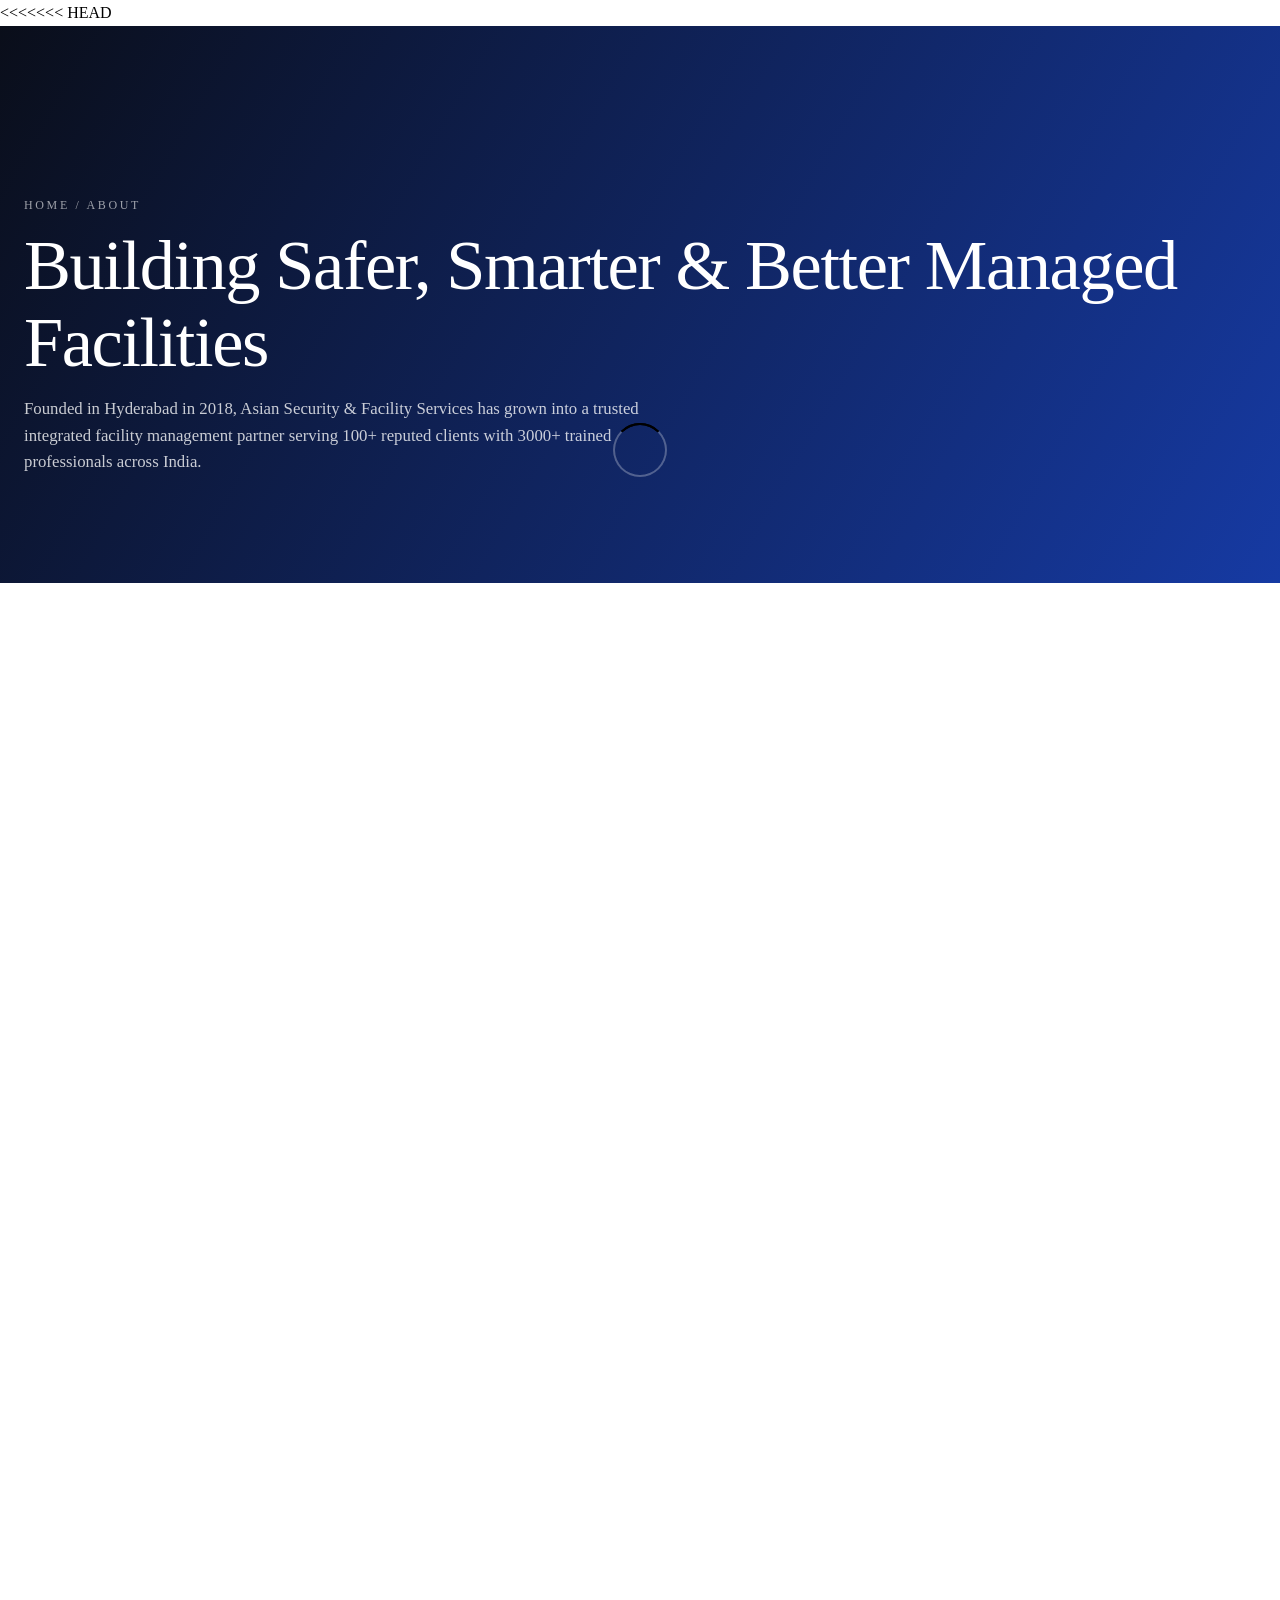
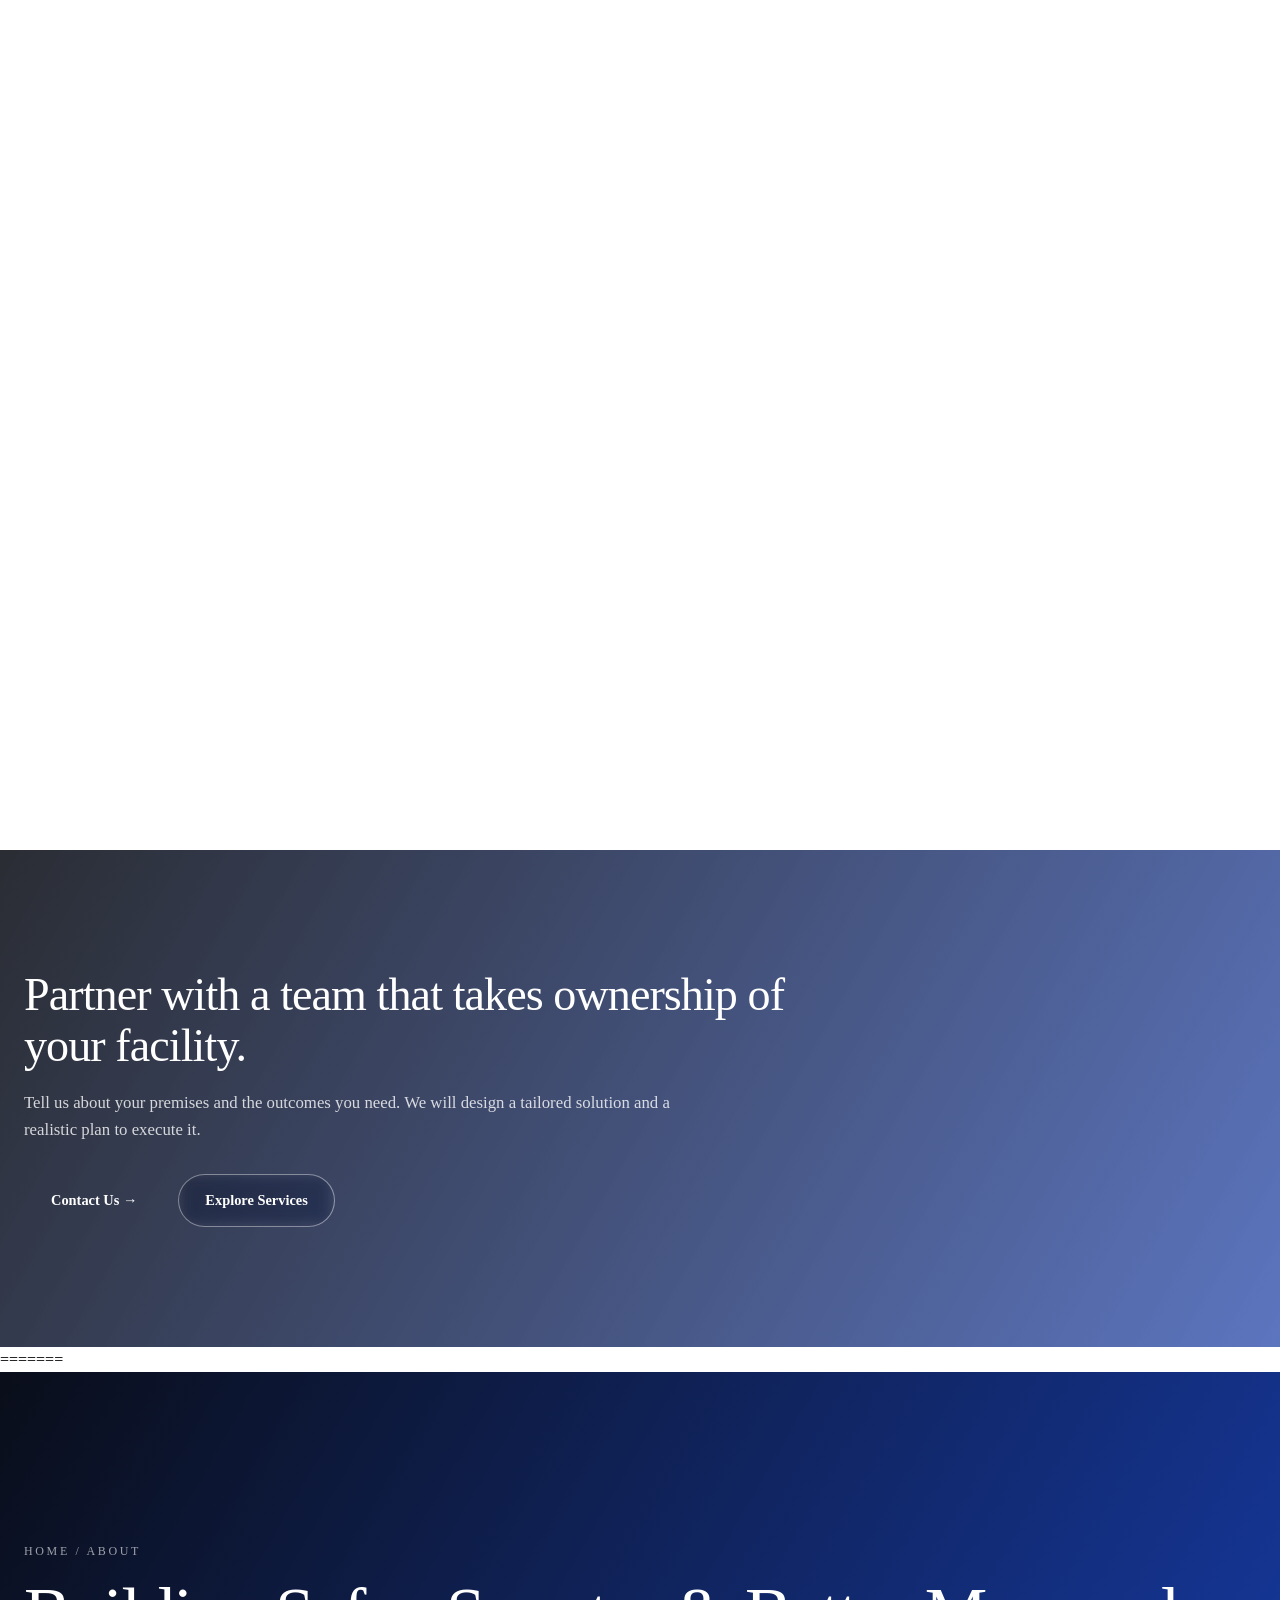
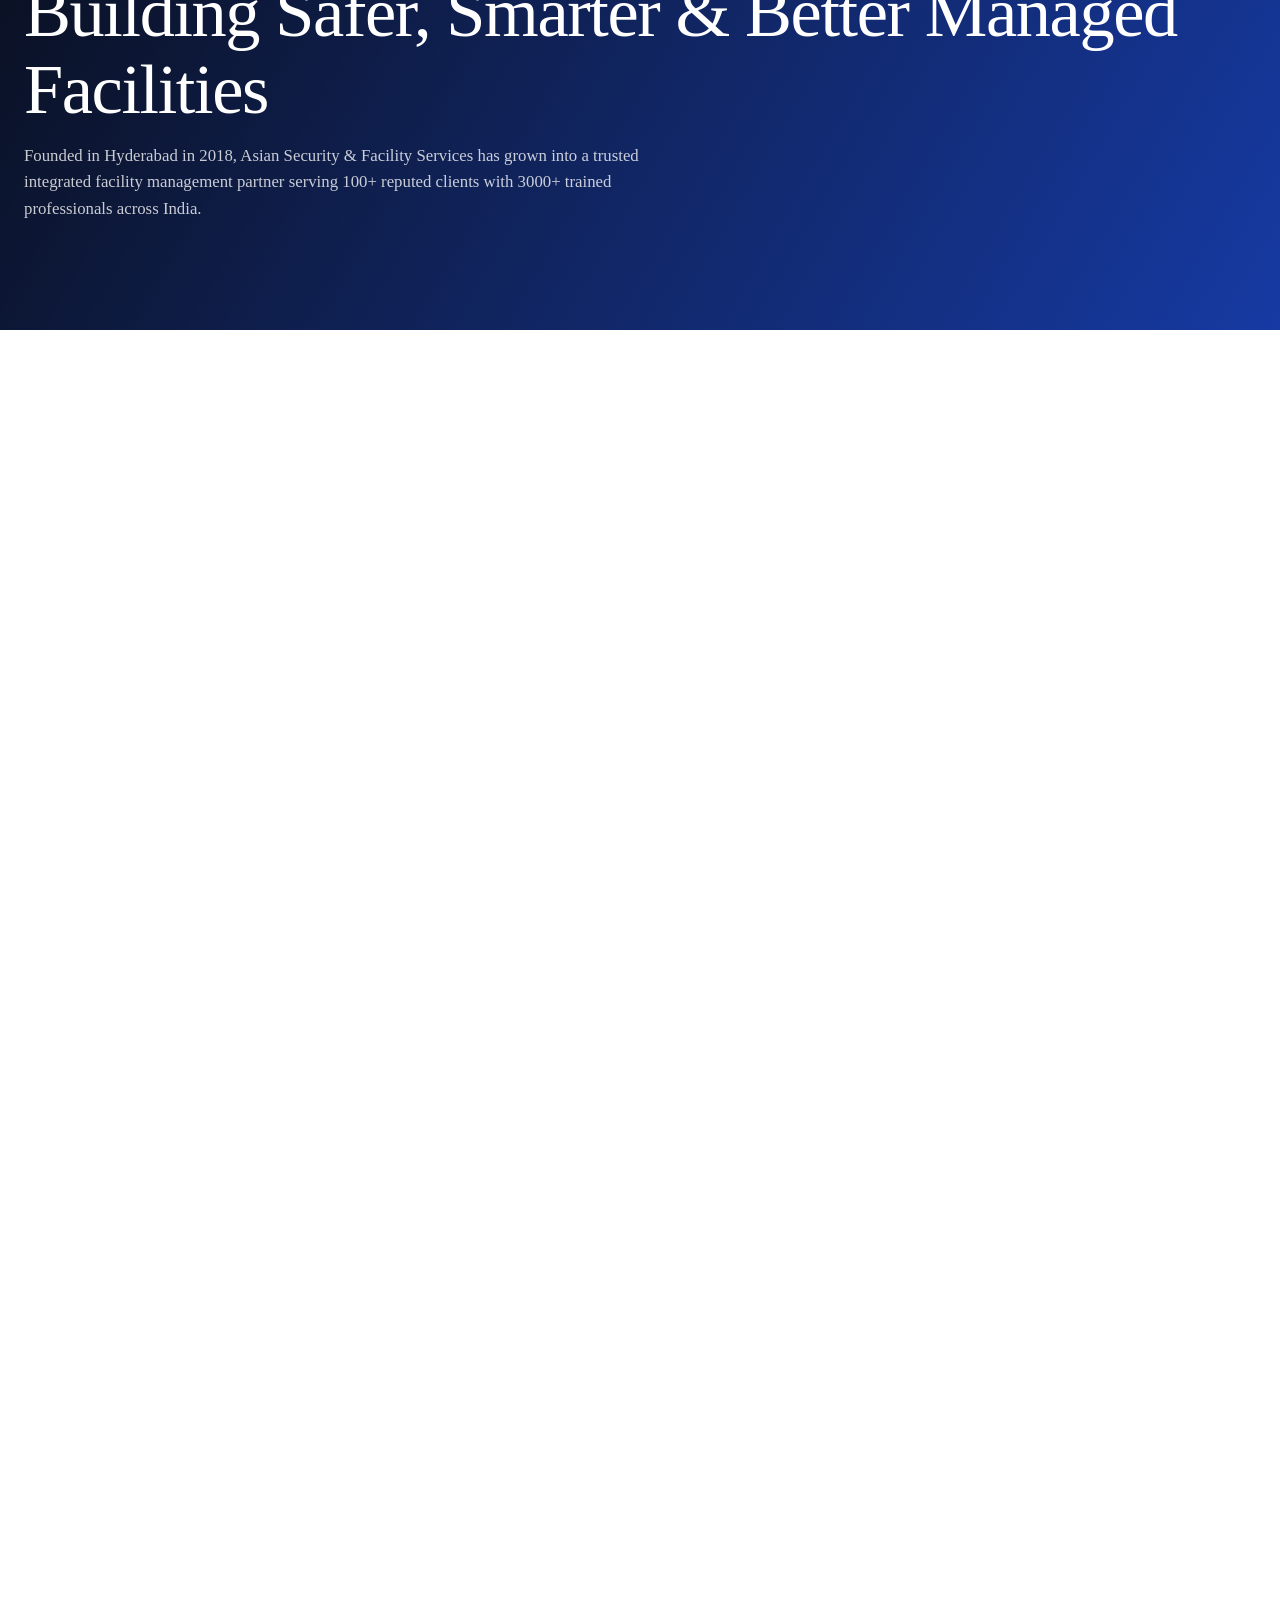
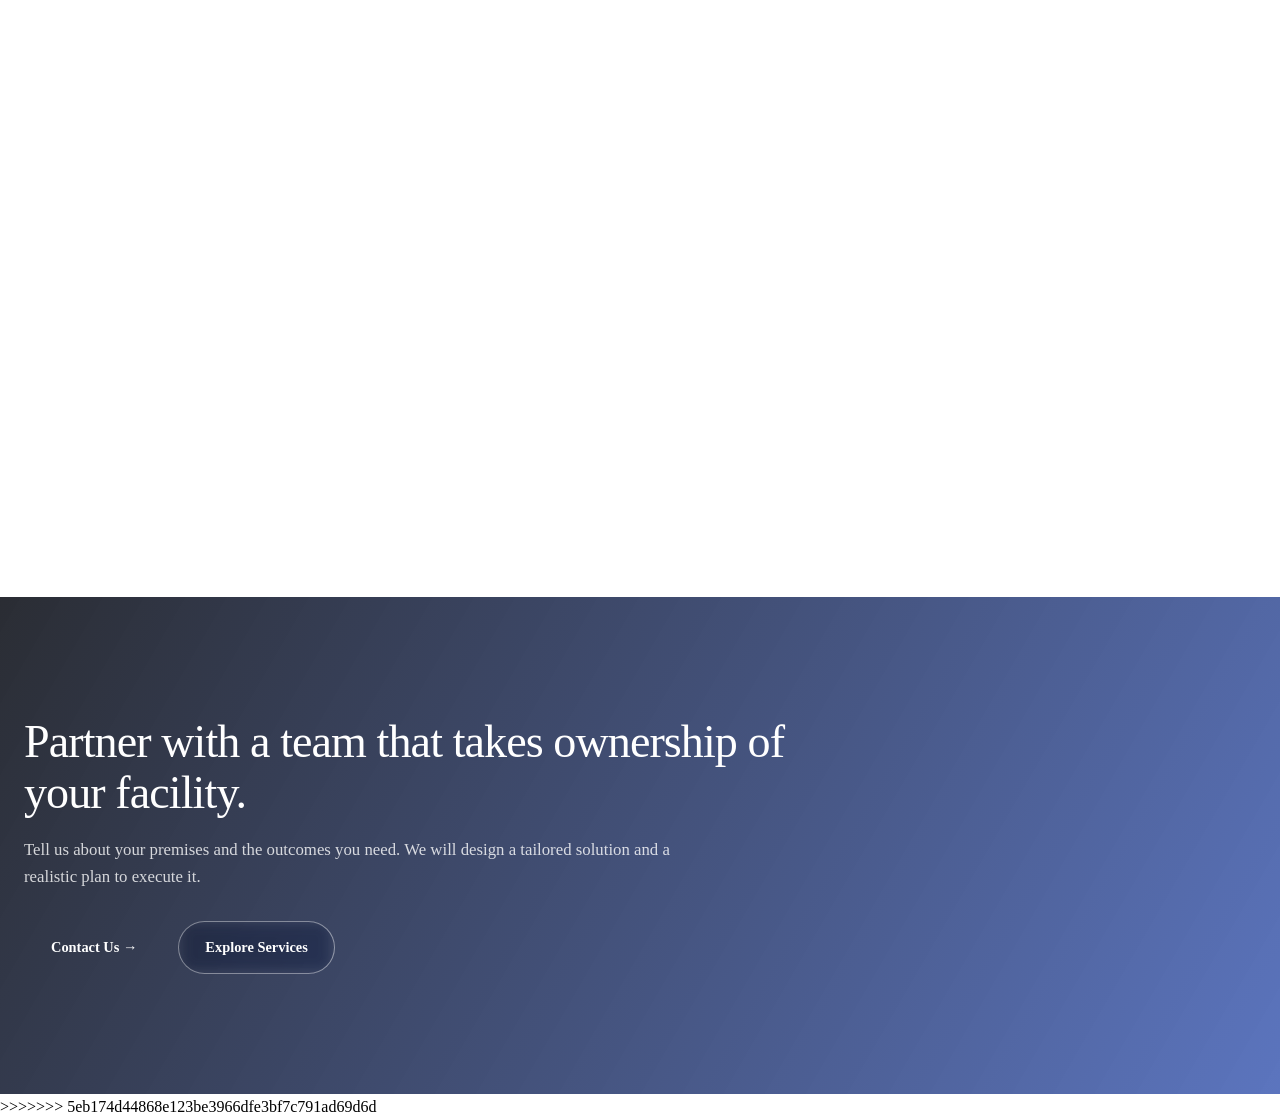
==== commit 193d277b: "resolved conflicts" ====
--- a/about-us.html
+++ b/about-us.html
@@ -1,3 +1,4 @@
+<<<<<<< HEAD
 <!DOCTYPE html>
 <html lang="en">
 <head>
@@ -247,3 +248,254 @@
 <script src="script.js"></script>
 </body>
 </html>
+=======
+<!DOCTYPE html>
+<html lang="en">
+<head>
+<meta charset="UTF-8" /><meta name="viewport" content="width=device-width, initial-scale=1" />
+<title>About Us — Asian Security & Facility Services</title>
+<meta name="description" content="Founded in Hyderabad in 2018 by Mr. Shreekar Reddy. 3000+ trained professionals, 100+ clients, integrated facility management across India." />
+<link rel="icon" href="assets/logo.png" />
+<link href="https://fonts.googleapis.com/css2?family=Cormorant+Garamond:ital,wght@0,400;0,500;0,600;1,400;1,500&family=Inter:wght@300;400;500;600;700&family=Manrope:wght@400;500;600&display=swap" rel="stylesheet" />
+<link rel="stylesheet" href="style.css" />
+</head>
+<body data-page="about">
+<div class="loader"><div class="ring"></div></div>
+<div id="nav-mount"></div>
+
+<section class="page-hero">
+  <div class="container">
+    <div class="crumbs">Home / About</div>
+    <h1>Building Safer, Smarter &amp; Better Managed Facilities</h1>
+    <p>Founded in Hyderabad in 2018, Asian Security &amp; Facility Services has grown into a trusted integrated facility management partner serving 100+ reputed clients with 3000+ trained professionals across India.</p>
+  </div>
+</section>
+
+<section class="section">
+  <div class="container split">
+    <div class="split__media reveal-left">
+      <img src="https://res.cloudinary.com/dsn3p1co7/image/upload/v1779773724/ChatGPT_Image_May_26_2026_11_05_55_AM_qjv7oa.png" alt="Corporate building" />
+    </div>
+    <div class="reveal-right">
+      <span class="eyebrow">Company Overview</span>
+      <h2>Eight years of operational excellence, written shift by shift.</h2>
+      <p>We started in 2018 with a single conviction — that Indian businesses deserve facility management partners who combine global process discipline with on-ground accountability. From a focused security venture, we have grown into a full-spectrum integrated facility management company spanning manned guarding, housekeeping, pest management, gardening, engineering and technical services.</p>
+      <p>Every contract we deliver is engineered on three pillars: <strong>trained people, documented processes</strong> and <strong>measurable outcomes</strong>. That is what allows us to serve marquee brands across hospitality, IT, government, healthcare, education and industry with the same exacting standard.</p>
+    </div>
+  </div>
+</section>
+
+<section class="section section--soft">
+  <div class="container split">
+    <div class="reveal-left">
+      <span class="eyebrow">CEO's Message</span>
+      <h2>"Our work is invisible when it is done right — that is the standard we hold ourselves to."</h2>
+      <p><strong>Mr. Shreekar Reddy</strong> — Founder &amp; Chief Executive Officer</p>
+      <p>From day one, our aspiration has been to build an institution, not just a service provider. That meant investing in training, technology and team culture before we invested in scale. Today, 3000+ colleagues wear our uniform with pride and 100+ clients renew their trust in us year after year. We are deeply grateful — and we are just getting started.</p>
+      <p>As we expand across India, our promise to every client remains the same: relentless discipline on the ground, transparent communication off it, and an unwavering commitment to your safety, your assets and your people.</p>
+    </div>
+    <div class="split__media reveal-right">
+      <img src="https://res.cloudinary.com/dsn3p1co7/image/upload/v1779728707/ChatGPT_Image_May_25_2026_10_36_34_PM_dabtsx.png" alt="CEO portrait" />
+      <div class="split__badge">
+        <div class="num">CEO</div>
+        <div class="lbl"><strong>Mr. Shreekar Reddy</strong><br/>Founder &amp; CEO</div>
+      </div>
+    </div>
+  </div>
+</section>
+
+<section class="section">
+  <div class="container">
+    <div class="grid grid--2">
+      <div class="value reveal-left">
+        <span class="eyebrow">Mission</span>
+        <h3 style="font-family:var(--serif); font-size:1.6rem; text-transform:none; letter-spacing:-.01em; color:var(--ink); margin-top:14px;">Deliver integrated facility services that set the operational benchmark for safety, quality and reliability across India.</h3>
+        <p>We achieve this by combining vetted, well-trained manpower with documented SOPs, modern technology and 24x7 governance — so every client experiences predictable excellence.</p>
+      </div>
+      <div class="value reveal-right">
+        <span class="eyebrow">Vision</span>
+        <h3 style="font-family:var(--serif); font-size:1.6rem; text-transform:none; letter-spacing:-.01em; color:var(--ink); margin-top:14px;">To be India's most trusted and admired integrated facility management partner for enterprises, institutions and government organisations.</h3>
+        <p>A company where our people grow, our clients thrive and the standards of our industry are continually raised by our example.</p>
+      </div>
+    </div>
+  </div>
+</section>
+
+<section class="section section--soft">
+  <div class="container">
+    <div class="section__head reveal">
+      <span class="eyebrow">Core Values</span>
+      <h2>The principles we operate by — every site, every shift.</h2>
+    </div>
+    <div class="values-grid" id="values-grid"></div>
+  </div>
+</section>
+
+<section class="section">
+  <div class="container">
+    <div class="section__head reveal">
+      <span class="eyebrow">Our Journey</span>
+      <h2>From a Hyderabad-based start-up to a pan-India institution.</h2>
+    </div>
+    <div class="timeline" id="timeline"></div>
+  </div>
+</section>
+
+<section class="section section--dark">
+  <div class="container">
+    <div class="section__head reveal">
+      <span class="eyebrow">Achievements</span>
+      <h2>Numbers that reflect a culture of consistency.</h2>
+    </div>
+    <div class="grid grid--4" id="achievements"></div>
+  </div>
+</section>
+
+<section class="section">
+  <div class="container">
+    <div class="grid grid--2">
+      <div class="reveal-left">
+        <span class="eyebrow">Credentials</span>
+        <h2>Compliance is our baseline, not our highlight.</h2>
+        <ul style="padding-left:18px; line-height:2;">
+          <li>PSARA Licensed Security Services</li>
+          <li>ISO-aligned Quality Management Systems</li>
+          <li>EPF &amp; ESIC Compliant Workforce</li>
+          <li>GST Registered Enterprise</li>
+          <li>MSME Registered Organization</li>
+          <li>Empanelled with Government Skill Development Initiatives</li>
+        </ul>
+      </div>
+      <div class="split__media reveal-right" style="aspect-ratio:1/1">
+        <img src="https://res.cloudinary.com/dsn3p1co7/image/upload/v1779732145/ChatGPT_Image_May_25_2026_11_33_44_PM_qlperq.png" alt="Certifications" />
+      </div>
+    </div>
+  </div>
+</section>
+
+<section class="section section--soft">
+  <div class="container">
+    <div class="section__head reveal">
+      <span class="eyebrow">Leadership Team</span>
+      <h2>Experienced operators with a single mandate — your facility, flawlessly run.</h2>
+    </div>
+    <div class="team-grid" id="leadership-grid"></div>
+  </div>
+</section>
+
+
+<section class="section">
+  <div class="container">
+    <div class="section__head reveal">
+      <span class="eyebrow">Field Operations Team</span>
+      <h2>Dedicated professionals ensuring seamless operations on ground.</h2>
+      <p>Our field leadership team works closely with clients and site staff to maintain operational discipline, workforce coordination and service excellence across all locations.</p>
+    </div>
+
+    <div class="team-grid">
+
+      <article class="team-card reveal" data-delay="2">
+        <img src="https://res.cloudinary.com/dsn3p1co7/image/upload/v1779810296/62d6aca5-8e4f-490b-a79f-31e6e590e660_h0naco.png" alt="Mr.Sunil Kumar"/>
+        <div class="team-card__body">
+          <span class="role">Field Officer</span>
+          <h3>Mr.Sunil Kumar</h3>
+          <p>Maintains efficient on-ground coordination, proactive site monitoring, and seamless operational management with strong discipline.
+</p>
+        </div>
+      </article>
+
+<article class="team-card reveal" data-delay="4">
+        <img src="https://res.cloudinary.com/dsn3p1co7/image/upload/v1779810343/0015ff11-f44c-40c0-8074-929a992619e5_k21uza.png" alt="Mr. Ripan Baidya"/>
+        <div class="team-card__body">
+          <span class="role">Field Officer</span>
+          <h3>Mr.Ripan Baidya </h3>
+          <p>Supports field operations with effective coordination, rapid response and operational discipline.</p>
+        </div>
+      </article>
+
+
+<article class="team-card reveal" data-delay="1">
+        <img src="https://res.cloudinary.com/dsn3p1co7/image/upload/v1779810530/604a5382-6f2b-4ebe-91e0-a392dfe21d22_s1guzn.jpg" alt="Mr. Shekar"/>
+        <div class="team-card__body">
+          <span class="role">Area Manager</span>
+          <h3>Kiran D</h3>
+          <p>Oversees regional operations, team coordination, and client service excellence to ensure smooth business performance and operational efficiency.</p>
+        </div>
+      </article>
+
+
+
+
+      <article class="team-card reveal" data-delay="2">
+        <img src="https://res.cloudinary.com/dsn3p1co7/image/upload/v1779810702/4ffc3d5d-189a-49a3-beab-ee977c1a0af4_borfhl.png" alt="Mr. Bheem Rao"/>
+        <div class="team-card__body">
+          <span class="role">Field Officer</span>
+          <h3>Mr. Bheem Rao</h3>
+          <p>Ensures smooth field-level coordination, site supervision and disciplined operational execution.</p>
+        </div>
+      </article>
+
+
+
+
+
+      <article class="team-card reveal" data-delay="3">
+        <img src="https://res.cloudinary.com/dsn3p1co7/image/upload/v1779812182/45fd9176-9ed8-4267-b3a6-be7187bac0cc_y95uhp.png" alt="Mr. Bikash Baruah"/>
+        <div class="team-card__body">
+          <span class="role">Field Officer</span>
+          <h3>Mr. Bikash Baruah</h3>
+          <p>Handles on-site workforce monitoring and supports daily operational activities across client locations.</p>
+        </div>
+      </article>
+
+      <article class="team-card reveal" data-delay="3">
+        <img src="https://res.cloudinary.com/dsn3p1co7/image/upload/v1779812355/f59c7772-bada-4bd0-b135-d96d88892289_cww4yi.jpg" alt="Mr. Bikash Baruah"/>
+        <div class="team-card__body">
+          <span class="role">Cluster Head</span>
+          <h3>K Balnaraimulu</h3>
+          <p>Handles on-site workforce monitoring and supports daily operational activities across client locations.</p>
+        </div>
+      </article>
+
+      
+
+      <article class="team-card reveal" data-delay="2">
+        <img src="https://res.cloudinary.com/dsn3p1co7/image/upload/v1779805308/04dd4a1e-8bdb-4bc4-90f4-403c24a945ac_mgiu0e.jpg" alt="Meenigolla Ganesh"/>
+        <div class="team-card__body">
+          <span class="role">AST. HR</span>
+          <h3>Meenigolla Ganesh</h3>
+          <p>Supports HR operations, employee coordination and workforce administration across multiple sites.</p>
+        </div>
+      </article>
+
+    </div>
+  </div>
+</section>
+
+
+<section class="cta-band">
+  <div class="container">
+    <h2>Partner with a team that takes ownership of your facility.</h2>
+    <p>Tell us about your premises and the outcomes you need. We will design a tailored solution and a realistic plan to execute it.</p>
+    <div class="hero__cta"><a class="btn btn--primary" href="contact-us.html">Contact Us →</a><a class="btn btn--ghost" href="services.html">Explore Services</a></div>
+  </div>
+</section>
+
+<div id="footer-mount"></div>
+<script src="data.js"></script>
+<script>
+  const D = window.ASFS_DATA;
+  document.getElementById("values-grid").innerHTML = D.values.map((v,i)=>`
+    <div class="value reveal" data-delay="${(i%3)+1}"><h3>${v.title}</h3><p>${v.text}</p></div>`).join("");
+  document.getElementById("timeline").innerHTML = D.timeline.map(t=>`
+    <div class="tl-item reveal"><div class="yr">${t.year}</div><p>${t.text}</p></div>`).join("");
+  document.getElementById("achievements").innerHTML = D.whyChoose.slice(0,4).map((w,i)=>`
+    <div class="wc-card reveal" data-delay="${i+1}"><div class="num"><span data-count="${w.value}">0</span>${w.suffix}</div><h3>${w.title}</h3><p>${w.text}</p></div>`).join("");
+  document.getElementById("leadership-grid").innerHTML = D.leadership.map((p,i)=>`
+    <article class="team-card reveal" data-delay="${(i%3)+1}"><img src="${p.image}" alt="${p.name}"/><div class="team-card__body"><span class="role">${p.role}</span><h3>${p.name}</h3><p>${p.bio}</p></div></article>`).join("");
+</script>
+<script src="partials.js"></script>
+<script src="script.js"></script>
+</body>
+</html>
+>>>>>>> 5eb174d44868e123be3966dfe3bf7c791ad69d6d
--- a/style.css
+++ b/style.css
@@ -1,3 +1,4 @@
+<<<<<<< HEAD
 /* =============================================================
    ASIAN SECURITY & FACILITY SERVICES — Premium Stylesheet
    ============================================================= */
@@ -1248,4 +1249,1342 @@
   border-radius:999px;
   font-size:16px;
   font-weight:600;
+}
+
+
+/* ===== MOBILE RESPONSIVE FIX ===== */
+@media (max-width: 720px){
+
+  html,
+  body{
+    width:100%;
+    max-width:100%;
+    overflow-x:hidden !important;
+  }
+
+  .container{
+    width:100%;
+    max-width:100%;
+    padding-left:18px;
+    padding-right:18px;
+    overflow-x:hidden;
+  }
+
+  .team-grid{
+    grid-template-columns:1fr !important;
+    gap:26px;
+  }
+
+  .team-card{
+    width:100%;
+    max-width:100%;
+  }
+
+  .team-card img{
+    width:100%;
+    height:auto;
+    aspect-ratio:4/4.6;
+    object-fit:cover;
+  }
+
+  .team-card__body{
+    padding:24px 26px;
+  }
+
+  .team-card h3{
+    font-size:1.55rem;
+    line-height:1.1;
+  }
+
+  .team-card .role{
+    font-size:.82rem;
+    letter-spacing:.18em;
+    line-height:1.8;
+  }
+
+  .team-card p{
+    font-size:1rem;
+    line-height:1.65;
+  }
+
+  .grid,
+  .grid--2,
+  .grid--3,
+  .grid--4,
+  .values-grid,
+  .client-grid,
+  .wcu-cards-grid,
+  .wcu-ops-grid,
+  .wcu-certs-grid,
+  .wcu-ind-grid{
+    grid-template-columns:1fr !important;
+  }
+
+  .reveal-left,
+  .reveal-right{
+    transform:translateY(30px);
+  }
+
+  .reveal-left.is-in,
+  .reveal-right.is-in{
+    transform:translateY(0);
+  }
+
+  img,
+  video,
+  iframe{
+    max-width:100%;
+  }
+=======
+/* =============================================================
+   ASIAN SECURITY & FACILITY SERVICES — Premium Stylesheet
+   ============================================================= */
+
+:root{
+  --bg:           #ffffff;
+  --bg-soft:      #f5f7fb;
+  --bg-dark:      #0a0e1a;
+  --ink:          #0d1424;
+  --ink-soft:     #4a5570;
+  --muted:        #8892a6;
+  --line:         #e6eaf2;
+  --silver:       #c9d2e0;
+  --blue:         #2f6bff;
+  --blue-soft:    #eaf0ff;
+  --blue-deep:    #163aa3;
+  --accent:       #6ea2ff;
+  --white:        #ffffff;
+  --black:        #050810;
+  --shadow-sm:    0 4px 14px rgba(13,20,36,.06);
+  --shadow-md:    0 14px 40px rgba(13,20,36,.10);
+  --shadow-lg:    0 30px 80px rgba(13,20,36,.18);
+  --radius:       18px;
+  --radius-sm:    12px;
+  --radius-lg:    28px;
+  --container:    1240px;
+  --serif:        "Cormorant Garamond", "Playfair Display", Georgia, serif;
+  --sans:         "Inter", "Manrope", "Helvetica Neue", Arial, sans-serif;
+  --ease:         cubic-bezier(.2,.7,.2,1);
+}
+
+*,*::before,*::after{ box-sizing:border-box; }
+html{ scroll-behavior:smooth; -webkit-text-size-adjust:100%; }
+body{
+  margin:0; background:var(--bg); color:var(--ink);
+  font-family:var(--sans); font-size:16px; line-height:1.6;
+  -webkit-font-smoothing:antialiased; overflow-x:hidden;
+}
+img{ max-width:100%; display:block; }
+a{ color:inherit; text-decoration:none; }
+button{ font-family:inherit; cursor:pointer; }
+
+h1,h2,h3,h4{ font-family:var(--serif); font-weight:500; letter-spacing:-.02em; color:var(--ink); margin:0 0 .4em; line-height:1.1; }
+h1{ font-size:clamp(2.4rem, 5.5vw, 4.6rem); }
+h2{ font-size:clamp(1.9rem, 3.6vw, 3rem); }
+h3{ font-size:clamp(1.2rem, 1.8vw, 1.5rem); }
+p{ margin:0 0 1em; color:var(--ink-soft); }
+.container{ width:100%; max-width:var(--container); margin:0 auto; padding:0 24px; }
+
+.eyebrow{
+  display:inline-block; font-size:.72rem; font-weight:600;
+  letter-spacing:.28em; text-transform:uppercase;
+  color:var(--blue-deep); padding:.45rem .9rem;
+  background:var(--blue-soft); border-radius:999px;
+}
+
+/* ===== Loader ===== */
+.loader{
+  position:fixed; inset:0; background:var(--bg-dark);
+  display:flex; align-items:center; justify-content:center;
+  z-index:9999; transition:opacity .6s ease, visibility .6s ease;
+}
+.loader.is-hidden{ opacity:0; visibility:hidden; }
+.loader .ring{
+  width:54px; height:54px; border:2px solid rgba(255,255,255,.15);
+  border-top-color:var(--accent); border-radius:50%;
+  animation:spin 1s linear infinite;
+}
+@keyframes spin{ to{ transform:rotate(360deg); } }
+
+/* ===== Navbar ===== */
+/* ===== Navbar ===== */
+.nav{
+  position:fixed;
+  top:0;
+  left:0;
+  right:0;
+  z-index:80;
+  transition:background .35s var(--ease), box-shadow .35s var(--ease), padding .35s var(--ease);
+  padding:18px 0;
+}
+
+.nav__inner{
+  display:flex;
+  align-items:center;
+  justify-content:space-between;
+  gap:24px;
+}
+
+.nav__logo{
+  display:flex;
+  align-items:center;
+  gap:12px;
+}
+
+.nav__logo img{
+  height:46px;
+  width:auto;
+  filter:drop-shadow(0 4px 14px rgba(0,0,0,.25));
+}
+
+.nav__logo span{
+  font-family:var(--serif);
+  font-size:1.05rem;
+  font-weight:500;
+  line-height:1.1;
+  color:var(--white);
+  transition:color .3s;
+}
+
+.nav__logo small{
+  display:block;
+  font-family:var(--serif);
+  font-size:1.05rem;
+  font-weight:500;
+  line-height:1.1;
+  color:#000;
+  margin-top:0;
+  letter-spacing:0;
+  text-transform:none;
+  transition:color .3s;
+}
+.nav__links{
+  display:flex;
+  gap:34px;
+  list-style:none;
+  margin:0;
+  padding:0;
+}
+
+
+.nav__links a{ font-size:.92rem; font-weight:500; color:rgba(255,255,255,.9); position:relative; padding:6px 0; transition:color .3s; }
+.nav__links a::after{ content:""; position:absolute; left:0; right:0; bottom:-2px; height:1px; background:currentColor; transform:scaleX(0); transform-origin:right; transition:transform .35s var(--ease); }
+.nav__links a:hover::after, .nav__links a.is-active::after{ transform:scaleX(1); transform-origin:left; }
+.nav__cta{ display:inline-flex; align-items:center; gap:8px; padding:10px 20px; border-radius:999px; background:var(--white); color:var(--ink); font-weight:600; font-size:.85rem; transition:transform .3s var(--ease), box-shadow .3s var(--ease); }
+.nav__cta:hover{ transform:translateY(-2px); box-shadow:var(--shadow-md); }
+.nav__burger{ display:none; width:42px; height:42px; border:1px solid rgba(255,255,255,.3); border-radius:10px; background:transparent; align-items:center; justify-content:center; }
+.nav__burger span{ display:block; width:18px; height:1.5px; background:#fff; position:relative; }
+.nav__burger span::before,.nav__burger span::after{ content:""; position:absolute; left:0; right:0; height:1.5px; background:#fff; }
+.nav__burger span::before{ top:-6px; } .nav__burger span::after{ top:6px; }
+
+.nav.is-solid{ background:rgba(255,255,255,.85); backdrop-filter:saturate(180%) blur(18px); box-shadow:0 1px 0 var(--line); padding:12px 0; }
+.nav.is-solid .nav__logo span,
+.nav.is-solid .nav__links a{ color:var(--ink); }
+.nav.is-solid .nav__logo small{
+  color:#000;
+}
+.nav.is-solid .nav__cta{ background:var(--ink); color:var(--white); }
+.nav.is-solid .nav__burger{ border-color:var(--line); }
+.nav.is-solid .nav__burger span,
+.nav.is-solid .nav__burger span::before,
+.nav.is-solid .nav__burger span::after{ background:var(--ink); }
+/* Force solid look on inner pages */
+.nav--inner{ background:rgba(255,255,255,.92); backdrop-filter:saturate(180%) blur(18px); box-shadow:0 1px 0 var(--line); padding:14px 0; }
+.nav--inner .nav__logo span{ color:var(--ink); }
+.nav--inner .nav__logo small{
+  color:#000;
+}
+.nav--inner .nav__links a{ color:var(--ink); }
+.nav--inner .nav__cta{ background:var(--ink); color:var(--white); }
+
+/* ===== Hero ===== */
+.hero{ position:relative; min-height:100vh; color:#fff; overflow:hidden; display:flex; align-items:center; }
+.hero__media{ position:absolute; inset:0; z-index:0; }
+.hero__media video,.hero__media img{ width:100%; height:100%; object-fit:cover; }
+.hero__media::after{
+  content:"";
+  position:absolute;
+  inset:0;
+  background:
+    linear-gradient(
+      180deg,
+      rgba(5,8,16,.45) 0%,
+      rgba(5,8,16,.25) 35%,
+      rgba(5,8,16,.75) 100%
+    );
+}
+.hero__content{ position:relative; z-index:2; padding:160px 0 120px; max-width:920px; }
+.hero__eyebrow{ display:inline-flex; align-items:center; gap:10px; padding:.55rem 1rem; border:1px solid rgba(255,255,255,.25); border-radius:999px; font-size:.7rem; letter-spacing:.28em; text-transform:uppercase; backdrop-filter:blur(6px); background:rgba(255,255,255,.06); }
+.hero__eyebrow::before{ content:""; width:8px; height:8px; border-radius:50%; background:var(--accent); box-shadow:0 0 0 4px rgba(110,162,255,.25); }
+.hero h1{ color:#fff; margin-top:24px; font-size:clamp(2.6rem, 6vw, 5.2rem); }
+.hero__sub{ font-family:var(--serif); font-style:italic; font-size:clamp(1.05rem,1.6vw,1.35rem); color:rgba(255,255,255,.85); max-width:680px; }
+.hero__desc{ max-width:620px; color:rgba(255,255,255,.78); }
+.hero__cta{ display:flex; gap:14px; flex-wrap:wrap; margin-top:30px; }
+.hero__scroll{ position:absolute; left:50%; bottom:30px; transform:translateX(-50%); z-index:3; color:rgba(255,255,255,.75); font-size:.7rem; letter-spacing:.3em; text-transform:uppercase; display:flex; flex-direction:column; align-items:center; gap:10px; }
+.hero__scroll::after{ content:""; width:1px; height:50px; background:linear-gradient(180deg, rgba(255,255,255,.8), transparent); animation:scrollDown 2s var(--ease) infinite; }
+@keyframes scrollDown{ 0%{ transform:scaleY(0); transform-origin:top;} 50%{ transform:scaleY(1); transform-origin:top;} 51%{ transform-origin:bottom;} 100%{ transform:scaleY(0); transform-origin:bottom;} }
+
+/* ===== Buttons ===== */
+.btn{ display:inline-flex; align-items:center; gap:10px; padding:14px 26px; border-radius:999px; font-weight:600; font-size:.9rem; border:1px solid transparent; transition:transform .3s var(--ease), background .3s, color .3s, box-shadow .3s; }
+.btn svg{ width:16px; height:16px; transition:transform .3s var(--ease); }
+.btn:hover svg{ transform:translateX(4px); }
+.btn--primary{ background:var(--white); color:var(--ink); }
+.btn--primary:hover{ transform:translateY(-2px); box-shadow:var(--shadow-md); }
+.btn--ghost{ background:rgba(255,255,255,.08); border-color:rgba(255,255,255,.4); color:#fff; backdrop-filter:blur(8px); }
+.btn--ghost:hover{ background:rgba(255,255,255,.18); transform:translateY(-2px); }
+.btn--dark{ background:var(--ink); color:var(--white); }
+.btn--dark:hover{ background:var(--blue-deep); transform:translateY(-2px); }
+.btn--outline{ border-color:var(--ink); color:var(--ink); }
+.btn--outline:hover{ background:var(--ink); color:var(--white); }
+
+/* ===== Section base ===== */
+section{ position:relative; }
+.section{ padding:120px 0; }
+.section--tight{ padding:90px 0; }
+.section--dark{ background:var(--bg-dark); color:rgba(255,255,255,.85); }
+.section--dark h2,.section--dark h3{ color:#fff; }
+.section--dark .eyebrow{ background:rgba(255,255,255,.08); color:var(--accent); }
+.section--soft{ background:var(--bg-soft); }
+.section__head{ max-width:760px; margin:0 auto 60px; text-align:center; }
+.section__head--left{ text-align:left; margin-left:0; }
+.section__head p{ font-size:1.05rem; }
+
+/* ===== About preview (split) ===== */
+.split{ display:grid; grid-template-columns:1fr 1.05fr; gap:80px; align-items:center; }
+.split__media{ position:relative; aspect-ratio:4/5; border-radius:var(--radius-lg); overflow:hidden; box-shadow:var(--shadow-lg); }
+.split__media img{ width:100%; height:100%; object-fit:cover; transition:transform 1.4s var(--ease); }
+.split__media:hover img{ transform:scale(1.05); }
+.split__media::after{ content:""; position:absolute; inset:0; background:linear-gradient(180deg, transparent 60%, rgba(0,0,0,.35)); }
+.split__badge{
+  position:absolute; left: 20px; bottom:40px; background:#fff; padding:22px 26px; border-radius:18px;
+  box-shadow:var(--shadow-lg); display:flex; align-items:center; gap:16px; max-width:280px;
+}
+.split__badge .num{ font-family:var(--serif); font-size:2.4rem; color:var(--blue-deep); line-height:1; }
+.split__badge .lbl{ font-size:.78rem; color:var(--ink-soft); letter-spacing:.05em; }
+.mini-stats{ display:grid; grid-template-columns:repeat(2,1fr); gap:20px; margin-top:30px; }
+.mini-stats div{ padding:18px 20px; border:1px solid var(--line); border-radius:14px; }
+.mini-stats strong{ display:block; font-family:var(--serif); font-size:1.8rem; color:var(--blue-deep); }
+.mini-stats span{ font-size:.78rem; letter-spacing:.05em; color:var(--muted); text-transform:uppercase; }
+
+/* ===== Service cards ===== */
+.grid{ display:grid; gap:28px; }
+.grid--4{ grid-template-columns:repeat(4,1fr); }
+.grid--3{ grid-template-columns:repeat(3,1fr); }
+.grid--2{ grid-template-columns:repeat(2,1fr); }
+
+.svc-card{
+  position:relative; border-radius:var(--radius); overflow:hidden; background:#fff;
+  border:1px solid var(--line); transition:transform .5s var(--ease), box-shadow .5s var(--ease);
+}
+.svc-card__img{ position:relative; aspect-ratio:4/3; overflow:hidden; }
+.svc-card__img img{ width:100%; height:100%; object-fit:cover; transition:transform 1s var(--ease); }
+.svc-card:hover .svc-card__img img{ transform:scale(1.08); }
+.svc-card__img::after{ content:""; position:absolute; inset:0; background:linear-gradient(180deg, transparent 50%, rgba(5,8,16,.7)); }
+.svc-card__icon{
+  position:absolute; top:18px; left:18px; width:46px; height:46px; border-radius:14px;
+  background:rgba(255,255,255,.92); backdrop-filter:blur(6px); display:flex; align-items:center; justify-content:center;
+  color:var(--blue-deep); box-shadow:var(--shadow-sm);
+}
+.svc-card__icon svg{ width:22px; height:22px; }
+.svc-card__body{ padding:24px 26px 28px; }
+.svc-card h3{ font-size:1.25rem; margin-bottom:.4em; }
+.svc-card p{ font-size:.94rem; color:var(--ink-soft); margin:0 0 14px; }
+.svc-card .arrow{ display:inline-flex; align-items:center; gap:8px; font-size:.82rem; font-weight:600; letter-spacing:.05em; color:var(--blue-deep); }
+.svc-card:hover{ transform:translateY(-6px); box-shadow:var(--shadow-lg); }
+
+/* ===== Why choose (glass cards on dark) ===== */
+.wc-card{
+  padding:30px 28px; border-radius:20px;
+  background:linear-gradient(160deg, rgba(255,255,255,.08), rgba(255,255,255,.02));
+  border:1px solid rgba(255,255,255,.10); backdrop-filter:blur(10px);
+  transition:transform .4s var(--ease), background .4s;
+}
+.wc-card:hover{ transform:translateY(-6px); background:linear-gradient(160deg, rgba(255,255,255,.12), rgba(255,255,255,.04)); }
+.wc-card .num{ font-family:var(--serif); font-size:2.6rem; color:#fff; line-height:1; }
+.wc-card h3{ font-size:1.05rem; margin:14px 0 8px; color:#fff; font-family:var(--sans); font-weight:600; letter-spacing:-.01em; }
+.wc-card p{ color:rgba(255,255,255,.65); font-size:.9rem; margin:0; }
+
+/* ===== Clients marquee ===== */
+.marquee{ overflow:hidden; mask-image:linear-gradient(90deg, transparent, #000 8%, #000 92%, transparent); }
+.marquee__track{ display:flex; gap:80px; width:max-content; animation:marquee 45s linear infinite; }
+.marquee__item{
+  font-family:var(--serif); font-size:1.5rem; color:var(--ink); white-space:nowrap; padding:18px 30px;
+  border:1px solid var(--line); border-radius:14px; background:#fff; opacity:.55; transition:opacity .4s, color .4s, border-color .4s;
+}
+.marquee__item:hover{ opacity:1; color:var(--blue-deep); border-color:var(--blue); }
+@keyframes marquee{ to{ transform:translateX(-50%); } }
+.marquee + .marquee{ margin-top:24px; }
+.marquee--reverse .marquee__track{ animation-direction:reverse; animation-duration:55s; }
+
+/* ===== Blog cards ===== */
+.blog-card{ background:#fff; border:1px solid var(--line); border-radius:var(--radius); overflow:hidden; transition:transform .5s var(--ease), box-shadow .5s var(--ease); }
+.blog-card__img{ aspect-ratio:16/10; overflow:hidden; }
+.blog-card__img img{ width:100%; height:100%; object-fit:cover; transition:transform 1s var(--ease); }
+.blog-card:hover{ transform:translateY(-6px); box-shadow:var(--shadow-lg); }
+.blog-card:hover .blog-card__img img{ transform:scale(1.08); }
+.blog-card__body{ padding:26px; }
+.blog-card .date{ font-size:.72rem; letter-spacing:.2em; text-transform:uppercase; color:var(--muted); }
+.blog-card h3{ font-size:1.2rem; margin:10px 0 10px; }
+.blog-card .arrow{ color:var(--blue-deep); font-weight:600; font-size:.82rem; letter-spacing:.05em; }
+
+/* ===== Contact preview ===== */
+.cta-band{
+  position:relative; overflow:hidden; border-radius:0;
+  background:url("https://images.unsplash.com/photo-1497366811353-6870744d04b2?auto=format&fit=crop&w=2000&q=80") center/cover no-repeat;
+  color:#fff;
+}
+.cta-band::after{ content:""; position:absolute; inset:0; background:linear-gradient(120deg, rgba(5,8,16,.85), rgba(22,58,163,.7)); }
+.cta-band .container{ position:relative; z-index:2; padding:120px 24px; }
+.cta-band h2{ color:#fff; max-width:780px; }
+.cta-band p{ color:rgba(255,255,255,.8); max-width:680px; font-size:1.05rem; }
+.cta-info{ display:flex; flex-wrap:wrap; gap:30px; margin:30px 0; }
+.cta-info div{ display:flex; flex-direction:column; gap:4px; }
+.cta-info span{ font-size:.7rem; letter-spacing:.22em; text-transform:uppercase; color:rgba(255,255,255,.6); }
+.cta-info strong{ font-family:var(--serif); font-weight:500; font-size:1.15rem; color:#fff; }
+
+/* ===== Footer ===== */
+.footer{ background:#06090f; color:rgba(255,255,255,.7); padding:80px 0 30px; }
+.footer h4{ color:#fff; font-family:var(--sans); font-size:.85rem; letter-spacing:.22em; text-transform:uppercase; margin-bottom:20px; font-weight:600; }
+.footer__grid{ display:grid; grid-template-columns:1.4fr 1fr 1fr 1.2fr; gap:50px; }
+.footer p,.footer li,.footer a{ font-size:.9rem; color:rgba(255,255,255,.6); }
+.footer ul{ list-style:none; padding:0; margin:0; }
+.footer li{ margin-bottom:10px; }
+.footer a:hover{ color:#fff; }
+.footer__brand{ display:flex; gap:14px; align-items:center; margin-bottom:18px; }
+.footer__brand img{ height:50px; }
+.footer__brand strong{ font-family:var(--serif); font-size:1.15rem; color:#fff; font-weight:500; }
+.newsletter{ display:flex; gap:8px; margin-top:12px; }
+.newsletter input{ flex:1; padding:12px 14px; border-radius:10px; border:1px solid rgba(255,255,255,.12); background:rgba(255,255,255,.04); color:#fff; font-family:inherit; }
+.newsletter button{ padding:12px 18px; border-radius:10px; border:0; background:#fff; color:var(--ink); font-weight:600; }
+.footer__bottom{ margin-top:60px; padding-top:24px; border-top:1px solid rgba(255,255,255,.08); display:flex; justify-content:space-between; flex-wrap:wrap; gap:16px; font-size:.8rem; }
+.socials{ display:flex; gap:10px; margin-top:14px; }
+.socials a{ width:38px; height:38px; border-radius:50%; border:1px solid rgba(255,255,255,.15); display:inline-flex; align-items:center; justify-content:center; transition:background .3s, border-color .3s; }
+.socials a:hover{ background:#fff; color:var(--ink); border-color:#fff; }
+.socials svg{ width:16px; height:16px; }
+.to-top{
+  position:fixed; right:24px; bottom:24px; width:48px; height:48px; border-radius:50%;
+  background:var(--ink); color:#fff; border:0; display:flex; align-items:center; justify-content:center;
+  box-shadow:var(--shadow-md); opacity:0; transform:translateY(16px); transition:.3s; z-index:60;
+}
+.to-top.is-visible{ opacity:1; transform:translateY(0); }
+.to-top svg{ width:18px; height:18px; }
+
+.wa-fab{
+  position:fixed; left:24px; bottom:24px; width:56px; height:56px; border-radius:50%;
+  background:#25D366; color:#fff; display:flex; align-items:center; justify-content:center;
+  box-shadow:var(--shadow-md); z-index:60; transition:transform .3s;
+}
+.wa-fab:hover{ transform:scale(1.08); }
+.wa-fab svg{ width:26px; height:26px; }
+
+/* ===== Inner page hero ===== */
+.page-hero{
+  position:relative; padding:170px 0 90px; color:#fff; overflow:hidden;
+  background:linear-gradient(120deg, #0a0e1a 0%, #163aa3 100%);
+}
+.page-hero::before{
+  content:""; position:absolute; inset:0; opacity:.25;
+  background:url("https://images.unsplash.com/photo-1497366754035-f200968a6e72?auto=format&fit=crop&w=2000&q=80") center/cover no-repeat;
+  mix-blend-mode:luminosity;
+}
+.page-hero .container{ position:relative; z-index:2; }
+.page-hero .crumbs{ font-size:.75rem; letter-spacing:.22em; text-transform:uppercase; color:rgba(255,255,255,.6); }
+.page-hero h1{ color:#fff; margin:12px 0 14px; }
+.page-hero p{ color:rgba(255,255,255,.78); max-width:680px; font-size:1.05rem; }
+
+/* ===== About long ===== */
+.values-grid{ display:grid; grid-template-columns:repeat(3,1fr); gap:24px; }
+.value{ padding:30px; border:1px solid var(--line); border-radius:18px; background:#fff; transition:.4s; }
+.value:hover{ transform:translateY(-4px); box-shadow:var(--shadow-md); border-color:transparent; }
+.value h3{ font-family:var(--sans); font-size:1rem; font-weight:600; letter-spacing:.04em; text-transform:uppercase; color:var(--blue-deep); }
+.value p{ margin:0; font-size:.95rem; }
+
+.timeline{ position:relative; padding:20px 0; }
+.timeline::before{ content:""; position:absolute; left:120px; top:0; bottom:0; width:1px; background:var(--line); }
+.tl-item{ display:grid; grid-template-columns:140px 1fr; gap:30px; padding:18px 0; position:relative; }
+.tl-item::before{ content:""; position:absolute; left:115px; top:24px; width:11px; height:11px; background:var(--blue); border-radius:50%; box-shadow:0 0 0 5px rgba(47,107,255,.15); }
+.tl-item .yr{ font-family:var(--serif); font-size:1.6rem; color:var(--blue-deep); }
+.tl-item p{ margin:0; padding-left:30px; }
+
+.team-grid{
+  display:grid;
+  grid-template-columns:repeat(4,1fr);
+  gap:22px;
+  align-items:start;
+}
+.team-card{ background:#fff; border:1px solid var(--line); border-radius:var(--radius); overflow:hidden; transition:.4s; }
+.team-card img{ aspect-ratio:4/5; width:100%; object-fit:cover; }
+.team-card__body{ padding:22px 24px; }
+.team-card h3{ font-size:1.15rem; margin-bottom:4px; }
+.team-card .role{ font-size:.78rem; letter-spacing:.16em; text-transform:uppercase; color:var(--blue-deep); }
+.team-card p{ font-size:.92rem; margin:12px 0 0; }
+.team-card:hover{ transform:translateY(-6px); box-shadow:var(--shadow-md); }
+
+/* ===== Industries cards ===== */
+.ind-card{ position:relative; aspect-ratio:4/5; border-radius:var(--radius); overflow:hidden; }
+.ind-card img{ width:100%; height:100%; object-fit:cover; transition:transform 1.1s var(--ease); }
+.ind-card::after{ content:""; position:absolute; inset:0; background:linear-gradient(180deg, transparent 30%, rgba(5,8,16,.85)); }
+.ind-card h3{ position:absolute; left:24px; right:24px; bottom:22px; color:#fff; font-size:1.2rem; margin:0; z-index:2; }
+.ind-card:hover img{ transform:scale(1.08); }
+
+/* ===== Clients page ===== */
+.client-grid{ display:grid; grid-template-columns:repeat(4,1fr); gap:18px; }
+.client-tile{ padding:34px 22px; border:1px solid var(--line); border-radius:14px; background:#fff; text-align:center; font-family:var(--serif); color:var(--ink); font-size:1.15rem; transition:.3s; }
+.client-tile:hover{ transform:translateY(-4px); border-color:var(--blue); color:var(--blue-deep); box-shadow:var(--shadow-sm); }
+
+/* ===== Gallery ===== */
+.gal-filters{ display:flex; flex-wrap:wrap; gap:10px; justify-content:center; margin-bottom:36px; }
+.gal-filters button{ padding:10px 20px; border-radius:999px; border:1px solid var(--line); background:#fff; font-size:.82rem; font-weight:500; color:var(--ink-soft); transition:.3s; }
+.gal-filters button.is-active,.gal-filters button:hover{ background:var(--ink); color:#fff; border-color:var(--ink); }
+.masonry{ columns:3; column-gap:18px; }
+.masonry figure{ break-inside:avoid; margin:0 0 18px; border-radius:14px; overflow:hidden; cursor:zoom-in; position:relative; }
+.masonry img{ width:100%; transition:transform 1s var(--ease); }
+.masonry figure:hover img{ transform:scale(1.06); }
+.lightbox{ position:fixed; inset:0; background:rgba(5,8,16,.92); display:none; align-items:center; justify-content:center; z-index:200; padding:30px; }
+.lightbox.is-open{ display:flex; }
+.lightbox img{ max-width:90vw; max-height:90vh; border-radius:10px; }
+.lightbox button{ position:absolute; top:24px; right:24px; width:42px; height:42px; border-radius:50%; background:#fff; border:0; font-size:1.4rem; }
+
+/* ===== Contact page ===== */
+.contact-grid{ display:grid; grid-template-columns:1.1fr 1fr; gap:60px; }
+.contact-form{ display:grid; gap:14px; }
+.contact-form label{ font-size:.78rem; letter-spacing:.12em; text-transform:uppercase; color:var(--muted); }
+.contact-form input,.contact-form textarea{ width:100%; padding:14px 16px; border-radius:12px; border:1px solid var(--line); font-family:inherit; font-size:.95rem; color:var(--ink); background:#fff; transition:border-color .3s; }
+.contact-form input:focus,.contact-form textarea:focus{ outline:none; border-color:var(--blue); }
+.contact-form textarea{ min-height:140px; resize:vertical; }
+.contact-info{ display:grid; gap:18px; }
+.contact-info .row{ padding:22px 24px; background:#fff; border:1px solid var(--line); border-radius:14px; }
+.contact-info .row span{ font-size:.72rem; letter-spacing:.22em; text-transform:uppercase; color:var(--muted); }
+.contact-info .row strong{ display:block; font-family:var(--serif); font-size:1.2rem; margin-top:6px; color:var(--ink); }
+.map{ margin-top:30px; border-radius:18px; overflow:hidden; border:1px solid var(--line); }
+.map iframe{ width:100%; height:380px; border:0; display:block; }
+
+/* ===== Reveal animations ===== */
+.reveal{ opacity:0; transform:translateY(30px); transition:opacity .9s var(--ease), transform .9s var(--ease); }
+.reveal.is-in{ opacity:1; transform:translateY(0); }
+.reveal-left{ opacity:0; transform:translateX(-40px); transition:.9s var(--ease); }
+.reveal-left.is-in{ opacity:1; transform:translateX(0); }
+.reveal-right{ opacity:0; transform:translateX(40px); transition:.9s var(--ease); }
+.reveal-right.is-in{ opacity:1; transform:translateX(0); }
+.reveal-zoom{ opacity:0; transform:scale(.94); transition:.9s var(--ease); }
+.reveal-zoom.is-in{ opacity:1; transform:scale(1); }
+[data-delay="1"]{ transition-delay:.08s; }
+[data-delay="2"]{ transition-delay:.16s; }
+[data-delay="3"]{ transition-delay:.24s; }
+[data-delay="4"]{ transition-delay:.32s; }
+
+/* ===== Responsive ===== */
+@media (max-width: 1024px){
+  .grid--4{ grid-template-columns:repeat(2,1fr); }
+  .grid--3{ grid-template-columns:repeat(2,1fr); }
+  .split{ grid-template-columns:1fr; gap:50px; }
+  .footer__grid{ grid-template-columns:1fr 1fr; gap:40px; }
+  .team-grid{ grid-template-columns:repeat(2,1fr); }
+  .values-grid{ grid-template-columns:repeat(2,1fr); }
+  .client-grid{ grid-template-columns:repeat(3,1fr); }
+  .masonry{ columns:2; }
+  .contact-grid{ grid-template-columns:1fr; }
+}
+@media (max-width: 720px){
+  .section{ padding:80px 0; }
+  .grid--4,.grid--3,.grid--2{ grid-template-columns:1fr; }
+  .nav__links,.nav__cta{ display:none; }
+  .nav__burger{ display:inline-flex; }
+  .nav__links.is-open{
+    display:flex; position:absolute; top:100%; left:16px; right:16px;
+    flex-direction:column; gap:8px; background:#fff; padding:18px; border-radius:14px;
+    box-shadow:var(--shadow-lg); margin-top:8px;
+  }
+  .nav__links.is-open a{ color:var(--ink); padding:10px 6px; border-bottom:1px solid var(--line); }
+  .footer__grid{ grid-template-columns:1fr; }
+  .team-grid,.values-grid,.client-grid{ grid-template-columns:1fr 1fr; }
+  .timeline::before{ left:50px; }
+  .tl-item{ grid-template-columns:80px 1fr; gap:14px; }
+  .tl-item::before{ left:45px; }
+  .tl-item p{ padding-left:14px; }
+  .masonry{ columns:1; }
+  .split__badge{ left:16px; right:16px; max-width:none; bottom:16px; }
+  .hero__content{ padding:140px 0 120px; }
+}
+.hero__media {
+  position: absolute;
+  inset: 0;
+  overflow: hidden;
+  z-index: -1;
+}
+
+.hero-bg-image {
+  width: 100%;
+  height: 100%;
+  object-fit: cover;
+  object-position: center;
+  filter: brightness(0.55);
+}
+
+
+.hero__media img,
+.hero__media video {
+  object-position: center top;
+}
+
+.hero__content {
+  padding-top: 190px;
+}
+
+@media (max-width: 1024px) {
+  .hero__media img,
+  .hero__media video {
+    object-position: 35% top;
+  }
+}
+
+@media (max-width: 720px) {
+  .hero__media img,
+  .hero__media video {
+    object-position: 28% top;
+  }
+
+  .hero__content {
+    padding-top: 130px;
+  }
+}
+
+
+/* =============================================================
+   WHY CHOOSE US PAGE — Add these styles to the BOTTOM of style.css
+   ============================================================= */
+
+/* ===== WCU Hero ===== */
+.wcu-hero {
+  position: relative;
+  min-height: 88vh;
+  display: flex;
+  align-items: center;
+  overflow: hidden;
+  padding: 0;
+  background: none;
+}
+.wcu-hero__bg {
+  position: absolute;
+  inset: 0;
+  z-index: 0;
+}
+.wcu-hero__bg img {
+  width: 100%;
+  height: 100%;
+  object-fit: cover;
+  object-position: center;
+  transform: scale(1.04);
+  animation: wcuHeroPan 18s ease-in-out infinite alternate;
+}
+@keyframes wcuHeroPan {
+  from { transform: scale(1.04) translateX(0); }
+  to   { transform: scale(1.04) translateX(-2%); }
+}
+.wcu-hero__overlay {
+  position: absolute;
+  inset: 0;
+  background: linear-gradient(
+    135deg,
+    rgba(5,8,16,.82) 0%,
+    rgba(10,22,60,.74) 50%,
+    rgba(5,8,16,.68) 100%
+  );
+}
+.wcu-hero__content {
+  position: relative;
+  z-index: 2;
+  padding-top: 160px;
+  padding-bottom: 100px;
+  max-width: 960px;
+  color: #fff;
+}
+.wcu-crumbs {
+  color: rgba(255,255,255,.6) !important;
+}
+.wcu-hero__sub {
+  font-family: var(--serif);
+  font-style: italic;
+  font-size: clamp(1.05rem, 1.6vw, 1.3rem);
+  color: rgba(255,255,255,.82);
+  max-width: 680px;
+  margin: 18px 0 24px;
+}
+.wcu-hero__pills {
+  display: flex;
+  flex-wrap: wrap;
+  gap: 10px;
+  margin-bottom: 32px;
+}
+.wcu-pill {
+  display: inline-flex;
+  align-items: center;
+  padding: 7px 16px;
+  border-radius: 999px;
+  border: 1px solid rgba(255,255,255,.28);
+  background: rgba(255,255,255,.08);
+  backdrop-filter: blur(8px);
+  font-size: .75rem;
+  font-weight: 600;
+  letter-spacing: .1em;
+  text-transform: uppercase;
+  color: rgba(255,255,255,.9);
+  transition: background .3s, border-color .3s;
+}
+.wcu-pill:hover {
+  background: rgba(255,255,255,.16);
+  border-color: rgba(255,255,255,.5);
+}
+
+/* ===== Trust Stats ===== */
+.wcu-stats-section {
+  background: var(--bg-dark);
+  padding: 70px 0;
+}
+.wcu-stats-grid {
+  display: grid;
+  grid-template-columns: repeat(5, 1fr);
+  gap: 2px;
+  background: rgba(255,255,255,.07);
+  border-radius: var(--radius);
+  overflow: hidden;
+}
+.wcu-stat {
+  padding: 48px 28px;
+  background: var(--bg-dark);
+  text-align: center;
+  position: relative;
+  transition: background .35s;
+}
+.wcu-stat:hover {
+  background: rgba(47,107,255,.1);
+}
+.wcu-stat + .wcu-stat::before {
+  content: "";
+  position: absolute;
+  left: 0;
+  top: 20%;
+  bottom: 20%;
+  width: 1px;
+  background: rgba(255,255,255,.1);
+}
+.wcu-stat__num {
+  font-family: var(--serif);
+  font-size: clamp(2rem, 3.5vw, 3rem);
+  color: var(--accent);
+  font-weight: 500;
+  line-height: 1;
+  margin-bottom: 10px;
+  display: flex;
+  align-items: baseline;
+  justify-content: center;
+  gap: 2px;
+}
+.wcu-stat__suf {
+  font-size: .65em;
+  color: var(--accent);
+}
+.wcu-stat__year {
+  font-size: 1em;
+}
+.wcu-stat__label {
+  font-weight: 600;
+  font-size: .95rem;
+  color: #fff;
+  margin-bottom: 6px;
+}
+.wcu-stat__sub {
+  font-size: .78rem;
+  color: rgba(255,255,255,.45);
+  line-height: 1.4;
+}
+
+/* ===== Why Choose Cards ===== */
+.wcu-cards-grid {
+  display: grid;
+  grid-template-columns: repeat(4, 1fr);
+  gap: 22px;
+  margin-top: 54px;
+}
+.wcu-card {
+  background: #fff;
+  border: 1px solid var(--line);
+  border-radius: var(--radius);
+  padding: 34px 28px 28px;
+  position: relative;
+  overflow: hidden;
+  transition: transform .4s var(--ease), box-shadow .4s var(--ease), border-color .4s;
+  display: flex;
+  flex-direction: column;
+  gap: 12px;
+}
+.wcu-card::before {
+  content: "";
+  position: absolute;
+  top: 0; left: 0; right: 0;
+  height: 3px;
+  background: linear-gradient(90deg, var(--blue-deep), var(--accent));
+  transform: scaleX(0);
+  transform-origin: left;
+  transition: transform .4s var(--ease);
+}
+.wcu-card:hover {
+  transform: translateY(-8px);
+  box-shadow: var(--shadow-lg);
+  border-color: var(--blue-soft);
+}
+.wcu-card:hover::before {
+  transform: scaleX(1);
+}
+.wcu-card__icon {
+  width: 54px;
+  height: 54px;
+  border-radius: 14px;
+  background: var(--blue-soft);
+  display: flex;
+  align-items: center;
+  justify-content: center;
+  flex-shrink: 0;
+  transition: background .35s;
+}
+.wcu-card__icon svg {
+  width: 26px;
+  height: 26px;
+  stroke: var(--blue-deep);
+  transition: stroke .35s;
+}
+.wcu-card:hover .wcu-card__icon {
+  background: var(--blue-deep);
+}
+.wcu-card:hover .wcu-card__icon svg {
+  stroke: #fff;
+}
+.wcu-card__badge {
+  display: inline-block;
+  font-size: .68rem;
+  font-weight: 700;
+  letter-spacing: .2em;
+  text-transform: uppercase;
+  color: var(--blue-deep);
+  background: var(--blue-soft);
+  border-radius: 999px;
+  padding: .3rem .75rem;
+  width: fit-content;
+}
+.wcu-card h3 {
+  font-size: 1.12rem;
+  margin: 0;
+  color: var(--ink);
+}
+.wcu-card p {
+  font-size: .91rem;
+  color: var(--ink-soft);
+  line-height: 1.6;
+  margin: 0;
+  flex: 1;
+}
+.wcu-card__list {
+  list-style: none;
+  padding: 0;
+  margin: 6px 0 0;
+  display: flex;
+  flex-direction: column;
+  gap: 6px;
+}
+.wcu-card__list li {
+  font-size: .82rem;
+  color: var(--ink-soft);
+  padding-left: 18px;
+  position: relative;
+  line-height: 1.4;
+}
+.wcu-card__list li::before {
+  content: "→";
+  position: absolute;
+  left: 0;
+  color: var(--blue);
+  font-size: .75rem;
+  top: 1px;
+}
+
+/* ===== Operational Excellence Grid ===== */
+.wcu-ops-grid {
+  display: grid;
+  grid-template-columns: repeat(3, 1fr);
+  gap: 24px;
+  margin-top: 54px;
+}
+.wcu-ops-card {
+  background: rgba(255,255,255,.04);
+  border: 1px solid rgba(255,255,255,.09);
+  border-radius: var(--radius);
+  overflow: hidden;
+  transition: transform .4s var(--ease), box-shadow .4s var(--ease), background .35s;
+  position: relative;
+}
+.wcu-ops-card:hover {
+  transform: translateY(-6px);
+  background: rgba(255,255,255,.07);
+  box-shadow: 0 20px 60px rgba(0,0,0,.35);
+}
+.wcu-ops-card__num {
+  position: absolute;
+  top: 16px;
+  left: 20px;
+  font-family: var(--serif);
+  font-size: 2.4rem;
+  color: rgba(255,255,255,.07);
+  font-weight: 500;
+  line-height: 1;
+  z-index: 0;
+  pointer-events: none;
+}
+.wcu-ops-card__img {
+  aspect-ratio: 16/9;
+  overflow: hidden;
+}
+.wcu-ops-card__img img {
+  width: 100%;
+  height: 100%;
+  object-fit: cover;
+  transition: transform 1.1s var(--ease);
+  filter: brightness(.75) saturate(.85);
+}
+.wcu-ops-card:hover .wcu-ops-card__img img {
+  transform: scale(1.07);
+  filter: brightness(.85) saturate(1);
+}
+.wcu-ops-card h3 {
+  color: #fff;
+  font-size: 1.1rem;
+  margin: 0 0 8px;
+  padding: 20px 22px 0;
+}
+.wcu-ops-card p {
+  color: rgba(255,255,255,.55);
+  font-size: .88rem;
+  padding: 0 22px 22px;
+  margin: 0;
+  line-height: 1.6;
+}
+
+/* ===== Certifications ===== */
+.wcu-certs-section {
+  background: var(--bg-soft);
+}
+.wcu-certs-grid {
+  display: grid;
+  grid-template-columns: repeat(4, 1fr);
+  gap: 18px;
+  margin-top: 48px;
+}
+.wcu-cert {
+  background: #fff;
+  border: 1px solid var(--line);
+  border-radius: var(--radius-sm);
+  padding: 30px 22px;
+  text-align: center;
+  transition: transform .35s var(--ease), box-shadow .35s var(--ease), border-color .35s;
+}
+.wcu-cert:hover {
+  transform: translateY(-5px);
+  box-shadow: var(--shadow-md);
+  border-color: var(--blue);
+}
+.wcu-cert__icon {
+  font-size: 2rem;
+  margin-bottom: 12px;
+  line-height: 1;
+}
+.wcu-cert__title {
+  font-family: var(--serif);
+  font-size: 1.05rem;
+  font-weight: 500;
+  color: var(--ink);
+  margin-bottom: 6px;
+}
+.wcu-cert__sub {
+  font-size: .78rem;
+  color: var(--muted);
+  line-height: 1.4;
+}
+
+/* ===== Industries Grid (WCU page) ===== */
+.wcu-ind-grid {
+  display: grid;
+  grid-template-columns: repeat(4, 1fr);
+  gap: 18px;
+  margin-top: 48px;
+}
+.wcu-ind-card {
+  background: #fff;
+  border: 1px solid var(--line);
+  border-radius: var(--radius-sm);
+  padding: 28px 22px;
+  transition: transform .35s var(--ease), box-shadow .35s, border-color .35s;
+  position: relative;
+  overflow: hidden;
+}
+.wcu-ind-card::after {
+  content: "";
+  position: absolute;
+  bottom: 0; left: 0; right: 0;
+  height: 2px;
+  background: linear-gradient(90deg, var(--blue-deep), var(--accent));
+  transform: scaleX(0);
+  transform-origin: left;
+  transition: transform .4s var(--ease);
+}
+.wcu-ind-card:hover {
+  transform: translateY(-6px);
+  box-shadow: var(--shadow-md);
+  border-color: var(--blue-soft);
+}
+.wcu-ind-card:hover::after {
+  transform: scaleX(1);
+}
+.wcu-ind-card__icon {
+  font-size: 2rem;
+  margin-bottom: 14px;
+  line-height: 1;
+}
+.wcu-ind-card h4 {
+  font-family: var(--serif);
+  font-size: 1.05rem;
+  font-weight: 500;
+  color: var(--ink);
+  margin: 0 0 8px;
+  letter-spacing: -.01em;
+}
+.wcu-ind-card p {
+  font-size: .83rem;
+  color: var(--ink-soft);
+  margin: 0;
+  line-height: 1.55;
+}
+
+/* ===== Quotes ===== */
+.wcu-quote__stars {
+  color: #f59e0b;
+  font-size: 1rem;
+  letter-spacing: .06em;
+  margin-bottom: 16px;
+}
+
+/* ===== Responsive — WCU Page ===== */
+@media (max-width: 1100px) {
+  .wcu-cards-grid { grid-template-columns: repeat(2, 1fr); }
+  .wcu-stats-grid { grid-template-columns: repeat(3, 1fr); }
+  .wcu-ops-grid   { grid-template-columns: repeat(2, 1fr); }
+  .wcu-certs-grid { grid-template-columns: repeat(3, 1fr); }
+  .wcu-ind-grid   { grid-template-columns: repeat(2, 1fr); }
+}
+@media (max-width: 720px) {
+  .wcu-hero { min-height: 100svh; }
+  .wcu-hero__content { padding-top: 130px; padding-bottom: 80px; }
+  .wcu-hero__sub { font-size: 1rem; }
+  .wcu-stats-grid { grid-template-columns: repeat(2, 1fr); }
+  .wcu-stat + .wcu-stat::before { display: none; }
+  .wcu-cards-grid { grid-template-columns: 1fr; }
+  .wcu-ops-grid   { grid-template-columns: 1fr; }
+  .wcu-certs-grid { grid-template-columns: repeat(2, 1fr); }
+  .wcu-ind-grid   { grid-template-columns: repeat(2, 1fr); }
+}
+@media (max-width: 440px) {
+  .wcu-stats-grid { grid-template-columns: 1fr 1fr; }
+  .wcu-certs-grid { grid-template-columns: 1fr 1fr; }
+  .wcu-ind-grid   { grid-template-columns: 1fr; }
+}
+
+
+
+
+
+
+/* ===== LOGO MARQUEE — HOME PAGE ===== */
+.logo-marquee-section {
+  padding: 80px 0 60px;
+  background: var(--bg, #fff);
+  overflow: hidden;
+}
+.logo-marquee-section .section__head {
+  text-align: center;
+  margin-bottom: 48px;
+}
+
+.logo-track-wrap {
+  position: relative;
+  overflow: hidden;
+  width: 100%;
+}
+
+/* Fade edges */
+.logo-track-wrap::before,
+.logo-track-wrap::after {
+  content: "";
+  position: absolute;
+  top: 0; bottom: 0;
+  width: 120px;
+  z-index: 2;
+  pointer-events: none;
+}
+.logo-track-wrap::before { left: 0;  background: linear-gradient(to right, var(--bg, #fff) 0%, transparent 100%); }
+.logo-track-wrap::after  { right: 0; background: linear-gradient(to left,  var(--bg, #fff) 0%, transparent 100%); }
+
+.logo-track {
+  display: flex;
+  align-items: center;
+  gap: 0;
+  width: max-content;
+  animation: logoScroll 40s linear infinite;
+}
+.logo-track--reverse {
+  animation-direction: reverse;
+  animation-duration: 48s;
+}
+
+.logo-track:hover { animation-play-state: paused; }
+
+@keyframes logoScroll {
+  from { transform: translateX(0); }
+  to   { transform: translateX(-50%); }
+}
+
+.logo-card {
+  flex: 0 0 auto;
+  display: flex;
+  flex-direction: column;
+  align-items: center;
+  justify-content: center;
+  width: 180px;
+  height: 100px;
+  margin: 0 16px;
+  background: #fff;
+  border: 1.5px solid rgba(0,0,0,0.08);
+  border-radius: 16px;
+  padding: 16px 20px;
+  gap: 8px;
+  box-shadow: 0 2px 12px rgba(0,0,0,0.05);
+  transition: box-shadow 0.25s, transform 0.25s, border-color 0.25s;
+  cursor: default;
+}
+.logo-card:hover {
+  box-shadow: 0 8px 32px rgba(0,0,0,0.12);
+  transform: translateY(-3px);
+  border-color: rgba(0,0,60,0.18);
+}
+.logo-card img {
+  width: 100%;
+  max-height: 52px;
+  object-fit: contain;
+  filter: grayscale(30%);
+  transition: filter 0.25s;
+}
+.logo-card:hover img { filter: grayscale(0%); }
+.logo-card span {
+  font-size: 0.65rem;
+  font-weight: 600;
+  color: #888;
+  text-align: center;
+  letter-spacing: 0.04em;
+  text-transform: uppercase;
+  line-height: 1.2;
+  max-width: 140px;
+  white-space: nowrap;
+  overflow: hidden;
+  text-overflow: ellipsis;
+}
+
+/* Text pill for non-logo clients in second row */
+.client-pill-card {
+  flex: 0 0 auto;
+  display: flex;
+  align-items: center;
+  justify-content: center;
+  height: 56px;
+  margin: 0 12px;
+  padding: 0 24px;
+  background: #f5f6fa;
+  border: 1.5px solid rgba(0,0,60,0.08);
+  border-radius: 100px;
+  font-size: 0.82rem;
+  font-weight: 600;
+  color: #2a2a4a;
+  white-space: nowrap;
+  letter-spacing: 0.01em;
+  transition: background 0.2s, border-color 0.2s, transform 0.2s;
+  cursor: default;
+}
+.client-pill-card:hover {
+  background: #e8eaf8;
+  border-color: rgba(0,0,120,0.2);
+  transform: translateY(-2px);
+}
+
+.logo-marquee-rows { display: flex; flex-direction: column; gap: 20px; }
+
+/* Row 2 — text pills */
+.logo-track--pills { gap: 0; }
+
+/* Total count badge */
+.client-count-badge {
+  display: flex;
+  align-items: center;
+  justify-content: center;
+  gap: 10px;
+  margin-top: 40px;
+  text-align: center;
+}
+.client-count-badge .num {
+  font-family: var(--serif, serif);
+  font-size: 2rem;
+  font-weight: 600;
+  color: var(--ink, #111);
+}
+.client-count-badge p {
+  font-size: 0.9rem;
+  color: #777;
+  margin: 0;
+}
+
+.logo-card span {
+  display: none;
+}
+
+.logo-card {
+  height: 95px;
+}
+
+.logo-card img {
+  height: 52px;
+  width: auto;
+  max-width: 150px;
+  object-fit: contain;
+}
+
+
+
+
+
+/* CLIENT PAGE LOGO FLOW */
+
+.client-logo-section{
+  padding-bottom:40px;
+}
+
+.client-logo-section .section__head{
+  text-align:center;
+  margin-bottom:45px;
+}
+
+.logo-track-wrap{
+  position:relative;
+  overflow:hidden;
+  width:100%;
+}
+
+.logo-track{
+  display:flex;
+  align-items:center;
+  width:max-content;
+  animation:logoScroll 55s linear infinite;
+}
+
+.logo-track:hover{
+  animation-play-state:paused;
+}
+
+@keyframes logoScroll{
+  from{
+    transform:translateX(0);
+  }
+
+  to{
+    transform:translateX(-50%);
+  }
+}
+
+.logo-card{
+  flex:0 0 auto;
+  width:200px;
+  height:100px;
+  margin:0 14px;
+  background:#fff;
+  border:1px solid rgba(0,0,0,0.06);
+  border-radius:18px;
+  display:flex;
+  align-items:center;
+  justify-content:center;
+  padding:20px;
+  box-shadow:0 4px 20px rgba(0,0,0,0.04);
+}
+
+.logo-card img{
+  height:48px;
+  width:auto;
+  max-width:140px;
+  object-fit:contain;
+  display:block;
+}
+
+.logo-card span{
+  display:none !important;
+}
+
+
+
+/* CONTACT FORM FIX */
+
+.contact-form{
+  display:flex;
+  flex-direction:column;
+  gap:24px;
+}
+
+.contact-form div{
+  display:flex;
+  flex-direction:column;
+}
+
+.contact-form label{
+  font-size:13px;
+  font-weight:600;
+  letter-spacing:2px;
+  text-transform:uppercase;
+  margin-bottom:10px;
+  color:#8a94a6;
+}
+
+.contact-form input,
+.contact-form select{
+  width:100%;
+  height:60px;
+  padding:0 20px;
+  border:1px solid #d9dee8;
+  border-radius:16px;
+  background:#fff;
+  font-size:16px;
+  outline:none;
+  transition:0.3s;
+}
+
+.contact-form input:focus,
+.contact-form select:focus{
+  border-color:#0b1736;
+  box-shadow:0 0 0 4px rgba(11,23,54,0.08);
+}
+
+.contact-form select{
+  appearance:none;
+  cursor:pointer;
+}
+
+.contact-form button{
+  margin-top:10px;
+  min-width:220px;
+  height:60px;
+  border-radius:999px;
+  font-size:16px;
+  font-weight:600;
+>>>>>>> 5eb174d44868e123be3966dfe3bf7c791ad69d6d
 }
--- a/style.css
+++ b/style.css
@@ -1,3 +1,4 @@
+<<<<<<< HEAD
 /* =============================================================
    ASIAN SECURITY & FACILITY SERVICES — Premium Stylesheet
    ============================================================= */
@@ -1248,4 +1249,1342 @@
   border-radius:999px;
   font-size:16px;
   font-weight:600;
+}
+
+
+/* ===== MOBILE RESPONSIVE FIX ===== */
+@media (max-width: 720px){
+
+  html,
+  body{
+    width:100%;
+    max-width:100%;
+    overflow-x:hidden !important;
+  }
+
+  .container{
+    width:100%;
+    max-width:100%;
+    padding-left:18px;
+    padding-right:18px;
+    overflow-x:hidden;
+  }
+
+  .team-grid{
+    grid-template-columns:1fr !important;
+    gap:26px;
+  }
+
+  .team-card{
+    width:100%;
+    max-width:100%;
+  }
+
+  .team-card img{
+    width:100%;
+    height:auto;
+    aspect-ratio:4/4.6;
+    object-fit:cover;
+  }
+
+  .team-card__body{
+    padding:24px 26px;
+  }
+
+  .team-card h3{
+    font-size:1.55rem;
+    line-height:1.1;
+  }
+
+  .team-card .role{
+    font-size:.82rem;
+    letter-spacing:.18em;
+    line-height:1.8;
+  }
+
+  .team-card p{
+    font-size:1rem;
+    line-height:1.65;
+  }
+
+  .grid,
+  .grid--2,
+  .grid--3,
+  .grid--4,
+  .values-grid,
+  .client-grid,
+  .wcu-cards-grid,
+  .wcu-ops-grid,
+  .wcu-certs-grid,
+  .wcu-ind-grid{
+    grid-template-columns:1fr !important;
+  }
+
+  .reveal-left,
+  .reveal-right{
+    transform:translateY(30px);
+  }
+
+  .reveal-left.is-in,
+  .reveal-right.is-in{
+    transform:translateY(0);
+  }
+
+  img,
+  video,
+  iframe{
+    max-width:100%;
+  }
+=======
+/* =============================================================
+   ASIAN SECURITY & FACILITY SERVICES — Premium Stylesheet
+   ============================================================= */
+
+:root{
+  --bg:           #ffffff;
+  --bg-soft:      #f5f7fb;
+  --bg-dark:      #0a0e1a;
+  --ink:          #0d1424;
+  --ink-soft:     #4a5570;
+  --muted:        #8892a6;
+  --line:         #e6eaf2;
+  --silver:       #c9d2e0;
+  --blue:         #2f6bff;
+  --blue-soft:    #eaf0ff;
+  --blue-deep:    #163aa3;
+  --accent:       #6ea2ff;
+  --white:        #ffffff;
+  --black:        #050810;
+  --shadow-sm:    0 4px 14px rgba(13,20,36,.06);
+  --shadow-md:    0 14px 40px rgba(13,20,36,.10);
+  --shadow-lg:    0 30px 80px rgba(13,20,36,.18);
+  --radius:       18px;
+  --radius-sm:    12px;
+  --radius-lg:    28px;
+  --container:    1240px;
+  --serif:        "Cormorant Garamond", "Playfair Display", Georgia, serif;
+  --sans:         "Inter", "Manrope", "Helvetica Neue", Arial, sans-serif;
+  --ease:         cubic-bezier(.2,.7,.2,1);
+}
+
+*,*::before,*::after{ box-sizing:border-box; }
+html{ scroll-behavior:smooth; -webkit-text-size-adjust:100%; }
+body{
+  margin:0; background:var(--bg); color:var(--ink);
+  font-family:var(--sans); font-size:16px; line-height:1.6;
+  -webkit-font-smoothing:antialiased; overflow-x:hidden;
+}
+img{ max-width:100%; display:block; }
+a{ color:inherit; text-decoration:none; }
+button{ font-family:inherit; cursor:pointer; }
+
+h1,h2,h3,h4{ font-family:var(--serif); font-weight:500; letter-spacing:-.02em; color:var(--ink); margin:0 0 .4em; line-height:1.1; }
+h1{ font-size:clamp(2.4rem, 5.5vw, 4.6rem); }
+h2{ font-size:clamp(1.9rem, 3.6vw, 3rem); }
+h3{ font-size:clamp(1.2rem, 1.8vw, 1.5rem); }
+p{ margin:0 0 1em; color:var(--ink-soft); }
+.container{ width:100%; max-width:var(--container); margin:0 auto; padding:0 24px; }
+
+.eyebrow{
+  display:inline-block; font-size:.72rem; font-weight:600;
+  letter-spacing:.28em; text-transform:uppercase;
+  color:var(--blue-deep); padding:.45rem .9rem;
+  background:var(--blue-soft); border-radius:999px;
+}
+
+/* ===== Loader ===== */
+.loader{
+  position:fixed; inset:0; background:var(--bg-dark);
+  display:flex; align-items:center; justify-content:center;
+  z-index:9999; transition:opacity .6s ease, visibility .6s ease;
+}
+.loader.is-hidden{ opacity:0; visibility:hidden; }
+.loader .ring{
+  width:54px; height:54px; border:2px solid rgba(255,255,255,.15);
+  border-top-color:var(--accent); border-radius:50%;
+  animation:spin 1s linear infinite;
+}
+@keyframes spin{ to{ transform:rotate(360deg); } }
+
+/* ===== Navbar ===== */
+/* ===== Navbar ===== */
+.nav{
+  position:fixed;
+  top:0;
+  left:0;
+  right:0;
+  z-index:80;
+  transition:background .35s var(--ease), box-shadow .35s var(--ease), padding .35s var(--ease);
+  padding:18px 0;
+}
+
+.nav__inner{
+  display:flex;
+  align-items:center;
+  justify-content:space-between;
+  gap:24px;
+}
+
+.nav__logo{
+  display:flex;
+  align-items:center;
+  gap:12px;
+}
+
+.nav__logo img{
+  height:46px;
+  width:auto;
+  filter:drop-shadow(0 4px 14px rgba(0,0,0,.25));
+}
+
+.nav__logo span{
+  font-family:var(--serif);
+  font-size:1.05rem;
+  font-weight:500;
+  line-height:1.1;
+  color:var(--white);
+  transition:color .3s;
+}
+
+.nav__logo small{
+  display:block;
+  font-family:var(--serif);
+  font-size:1.05rem;
+  font-weight:500;
+  line-height:1.1;
+  color:#000;
+  margin-top:0;
+  letter-spacing:0;
+  text-transform:none;
+  transition:color .3s;
+}
+.nav__links{
+  display:flex;
+  gap:34px;
+  list-style:none;
+  margin:0;
+  padding:0;
+}
+
+
+.nav__links a{ font-size:.92rem; font-weight:500; color:rgba(255,255,255,.9); position:relative; padding:6px 0; transition:color .3s; }
+.nav__links a::after{ content:""; position:absolute; left:0; right:0; bottom:-2px; height:1px; background:currentColor; transform:scaleX(0); transform-origin:right; transition:transform .35s var(--ease); }
+.nav__links a:hover::after, .nav__links a.is-active::after{ transform:scaleX(1); transform-origin:left; }
+.nav__cta{ display:inline-flex; align-items:center; gap:8px; padding:10px 20px; border-radius:999px; background:var(--white); color:var(--ink); font-weight:600; font-size:.85rem; transition:transform .3s var(--ease), box-shadow .3s var(--ease); }
+.nav__cta:hover{ transform:translateY(-2px); box-shadow:var(--shadow-md); }
+.nav__burger{ display:none; width:42px; height:42px; border:1px solid rgba(255,255,255,.3); border-radius:10px; background:transparent; align-items:center; justify-content:center; }
+.nav__burger span{ display:block; width:18px; height:1.5px; background:#fff; position:relative; }
+.nav__burger span::before,.nav__burger span::after{ content:""; position:absolute; left:0; right:0; height:1.5px; background:#fff; }
+.nav__burger span::before{ top:-6px; } .nav__burger span::after{ top:6px; }
+
+.nav.is-solid{ background:rgba(255,255,255,.85); backdrop-filter:saturate(180%) blur(18px); box-shadow:0 1px 0 var(--line); padding:12px 0; }
+.nav.is-solid .nav__logo span,
+.nav.is-solid .nav__links a{ color:var(--ink); }
+.nav.is-solid .nav__logo small{
+  color:#000;
+}
+.nav.is-solid .nav__cta{ background:var(--ink); color:var(--white); }
+.nav.is-solid .nav__burger{ border-color:var(--line); }
+.nav.is-solid .nav__burger span,
+.nav.is-solid .nav__burger span::before,
+.nav.is-solid .nav__burger span::after{ background:var(--ink); }
+/* Force solid look on inner pages */
+.nav--inner{ background:rgba(255,255,255,.92); backdrop-filter:saturate(180%) blur(18px); box-shadow:0 1px 0 var(--line); padding:14px 0; }
+.nav--inner .nav__logo span{ color:var(--ink); }
+.nav--inner .nav__logo small{
+  color:#000;
+}
+.nav--inner .nav__links a{ color:var(--ink); }
+.nav--inner .nav__cta{ background:var(--ink); color:var(--white); }
+
+/* ===== Hero ===== */
+.hero{ position:relative; min-height:100vh; color:#fff; overflow:hidden; display:flex; align-items:center; }
+.hero__media{ position:absolute; inset:0; z-index:0; }
+.hero__media video,.hero__media img{ width:100%; height:100%; object-fit:cover; }
+.hero__media::after{
+  content:"";
+  position:absolute;
+  inset:0;
+  background:
+    linear-gradient(
+      180deg,
+      rgba(5,8,16,.45) 0%,
+      rgba(5,8,16,.25) 35%,
+      rgba(5,8,16,.75) 100%
+    );
+}
+.hero__content{ position:relative; z-index:2; padding:160px 0 120px; max-width:920px; }
+.hero__eyebrow{ display:inline-flex; align-items:center; gap:10px; padding:.55rem 1rem; border:1px solid rgba(255,255,255,.25); border-radius:999px; font-size:.7rem; letter-spacing:.28em; text-transform:uppercase; backdrop-filter:blur(6px); background:rgba(255,255,255,.06); }
+.hero__eyebrow::before{ content:""; width:8px; height:8px; border-radius:50%; background:var(--accent); box-shadow:0 0 0 4px rgba(110,162,255,.25); }
+.hero h1{ color:#fff; margin-top:24px; font-size:clamp(2.6rem, 6vw, 5.2rem); }
+.hero__sub{ font-family:var(--serif); font-style:italic; font-size:clamp(1.05rem,1.6vw,1.35rem); color:rgba(255,255,255,.85); max-width:680px; }
+.hero__desc{ max-width:620px; color:rgba(255,255,255,.78); }
+.hero__cta{ display:flex; gap:14px; flex-wrap:wrap; margin-top:30px; }
+.hero__scroll{ position:absolute; left:50%; bottom:30px; transform:translateX(-50%); z-index:3; color:rgba(255,255,255,.75); font-size:.7rem; letter-spacing:.3em; text-transform:uppercase; display:flex; flex-direction:column; align-items:center; gap:10px; }
+.hero__scroll::after{ content:""; width:1px; height:50px; background:linear-gradient(180deg, rgba(255,255,255,.8), transparent); animation:scrollDown 2s var(--ease) infinite; }
+@keyframes scrollDown{ 0%{ transform:scaleY(0); transform-origin:top;} 50%{ transform:scaleY(1); transform-origin:top;} 51%{ transform-origin:bottom;} 100%{ transform:scaleY(0); transform-origin:bottom;} }
+
+/* ===== Buttons ===== */
+.btn{ display:inline-flex; align-items:center; gap:10px; padding:14px 26px; border-radius:999px; font-weight:600; font-size:.9rem; border:1px solid transparent; transition:transform .3s var(--ease), background .3s, color .3s, box-shadow .3s; }
+.btn svg{ width:16px; height:16px; transition:transform .3s var(--ease); }
+.btn:hover svg{ transform:translateX(4px); }
+.btn--primary{ background:var(--white); color:var(--ink); }
+.btn--primary:hover{ transform:translateY(-2px); box-shadow:var(--shadow-md); }
+.btn--ghost{ background:rgba(255,255,255,.08); border-color:rgba(255,255,255,.4); color:#fff; backdrop-filter:blur(8px); }
+.btn--ghost:hover{ background:rgba(255,255,255,.18); transform:translateY(-2px); }
+.btn--dark{ background:var(--ink); color:var(--white); }
+.btn--dark:hover{ background:var(--blue-deep); transform:translateY(-2px); }
+.btn--outline{ border-color:var(--ink); color:var(--ink); }
+.btn--outline:hover{ background:var(--ink); color:var(--white); }
+
+/* ===== Section base ===== */
+section{ position:relative; }
+.section{ padding:120px 0; }
+.section--tight{ padding:90px 0; }
+.section--dark{ background:var(--bg-dark); color:rgba(255,255,255,.85); }
+.section--dark h2,.section--dark h3{ color:#fff; }
+.section--dark .eyebrow{ background:rgba(255,255,255,.08); color:var(--accent); }
+.section--soft{ background:var(--bg-soft); }
+.section__head{ max-width:760px; margin:0 auto 60px; text-align:center; }
+.section__head--left{ text-align:left; margin-left:0; }
+.section__head p{ font-size:1.05rem; }
+
+/* ===== About preview (split) ===== */
+.split{ display:grid; grid-template-columns:1fr 1.05fr; gap:80px; align-items:center; }
+.split__media{ position:relative; aspect-ratio:4/5; border-radius:var(--radius-lg); overflow:hidden; box-shadow:var(--shadow-lg); }
+.split__media img{ width:100%; height:100%; object-fit:cover; transition:transform 1.4s var(--ease); }
+.split__media:hover img{ transform:scale(1.05); }
+.split__media::after{ content:""; position:absolute; inset:0; background:linear-gradient(180deg, transparent 60%, rgba(0,0,0,.35)); }
+.split__badge{
+  position:absolute; left: 20px; bottom:40px; background:#fff; padding:22px 26px; border-radius:18px;
+  box-shadow:var(--shadow-lg); display:flex; align-items:center; gap:16px; max-width:280px;
+}
+.split__badge .num{ font-family:var(--serif); font-size:2.4rem; color:var(--blue-deep); line-height:1; }
+.split__badge .lbl{ font-size:.78rem; color:var(--ink-soft); letter-spacing:.05em; }
+.mini-stats{ display:grid; grid-template-columns:repeat(2,1fr); gap:20px; margin-top:30px; }
+.mini-stats div{ padding:18px 20px; border:1px solid var(--line); border-radius:14px; }
+.mini-stats strong{ display:block; font-family:var(--serif); font-size:1.8rem; color:var(--blue-deep); }
+.mini-stats span{ font-size:.78rem; letter-spacing:.05em; color:var(--muted); text-transform:uppercase; }
+
+/* ===== Service cards ===== */
+.grid{ display:grid; gap:28px; }
+.grid--4{ grid-template-columns:repeat(4,1fr); }
+.grid--3{ grid-template-columns:repeat(3,1fr); }
+.grid--2{ grid-template-columns:repeat(2,1fr); }
+
+.svc-card{
+  position:relative; border-radius:var(--radius); overflow:hidden; background:#fff;
+  border:1px solid var(--line); transition:transform .5s var(--ease), box-shadow .5s var(--ease);
+}
+.svc-card__img{ position:relative; aspect-ratio:4/3; overflow:hidden; }
+.svc-card__img img{ width:100%; height:100%; object-fit:cover; transition:transform 1s var(--ease); }
+.svc-card:hover .svc-card__img img{ transform:scale(1.08); }
+.svc-card__img::after{ content:""; position:absolute; inset:0; background:linear-gradient(180deg, transparent 50%, rgba(5,8,16,.7)); }
+.svc-card__icon{
+  position:absolute; top:18px; left:18px; width:46px; height:46px; border-radius:14px;
+  background:rgba(255,255,255,.92); backdrop-filter:blur(6px); display:flex; align-items:center; justify-content:center;
+  color:var(--blue-deep); box-shadow:var(--shadow-sm);
+}
+.svc-card__icon svg{ width:22px; height:22px; }
+.svc-card__body{ padding:24px 26px 28px; }
+.svc-card h3{ font-size:1.25rem; margin-bottom:.4em; }
+.svc-card p{ font-size:.94rem; color:var(--ink-soft); margin:0 0 14px; }
+.svc-card .arrow{ display:inline-flex; align-items:center; gap:8px; font-size:.82rem; font-weight:600; letter-spacing:.05em; color:var(--blue-deep); }
+.svc-card:hover{ transform:translateY(-6px); box-shadow:var(--shadow-lg); }
+
+/* ===== Why choose (glass cards on dark) ===== */
+.wc-card{
+  padding:30px 28px; border-radius:20px;
+  background:linear-gradient(160deg, rgba(255,255,255,.08), rgba(255,255,255,.02));
+  border:1px solid rgba(255,255,255,.10); backdrop-filter:blur(10px);
+  transition:transform .4s var(--ease), background .4s;
+}
+.wc-card:hover{ transform:translateY(-6px); background:linear-gradient(160deg, rgba(255,255,255,.12), rgba(255,255,255,.04)); }
+.wc-card .num{ font-family:var(--serif); font-size:2.6rem; color:#fff; line-height:1; }
+.wc-card h3{ font-size:1.05rem; margin:14px 0 8px; color:#fff; font-family:var(--sans); font-weight:600; letter-spacing:-.01em; }
+.wc-card p{ color:rgba(255,255,255,.65); font-size:.9rem; margin:0; }
+
+/* ===== Clients marquee ===== */
+.marquee{ overflow:hidden; mask-image:linear-gradient(90deg, transparent, #000 8%, #000 92%, transparent); }
+.marquee__track{ display:flex; gap:80px; width:max-content; animation:marquee 45s linear infinite; }
+.marquee__item{
+  font-family:var(--serif); font-size:1.5rem; color:var(--ink); white-space:nowrap; padding:18px 30px;
+  border:1px solid var(--line); border-radius:14px; background:#fff; opacity:.55; transition:opacity .4s, color .4s, border-color .4s;
+}
+.marquee__item:hover{ opacity:1; color:var(--blue-deep); border-color:var(--blue); }
+@keyframes marquee{ to{ transform:translateX(-50%); } }
+.marquee + .marquee{ margin-top:24px; }
+.marquee--reverse .marquee__track{ animation-direction:reverse; animation-duration:55s; }
+
+/* ===== Blog cards ===== */
+.blog-card{ background:#fff; border:1px solid var(--line); border-radius:var(--radius); overflow:hidden; transition:transform .5s var(--ease), box-shadow .5s var(--ease); }
+.blog-card__img{ aspect-ratio:16/10; overflow:hidden; }
+.blog-card__img img{ width:100%; height:100%; object-fit:cover; transition:transform 1s var(--ease); }
+.blog-card:hover{ transform:translateY(-6px); box-shadow:var(--shadow-lg); }
+.blog-card:hover .blog-card__img img{ transform:scale(1.08); }
+.blog-card__body{ padding:26px; }
+.blog-card .date{ font-size:.72rem; letter-spacing:.2em; text-transform:uppercase; color:var(--muted); }
+.blog-card h3{ font-size:1.2rem; margin:10px 0 10px; }
+.blog-card .arrow{ color:var(--blue-deep); font-weight:600; font-size:.82rem; letter-spacing:.05em; }
+
+/* ===== Contact preview ===== */
+.cta-band{
+  position:relative; overflow:hidden; border-radius:0;
+  background:url("https://images.unsplash.com/photo-1497366811353-6870744d04b2?auto=format&fit=crop&w=2000&q=80") center/cover no-repeat;
+  color:#fff;
+}
+.cta-band::after{ content:""; position:absolute; inset:0; background:linear-gradient(120deg, rgba(5,8,16,.85), rgba(22,58,163,.7)); }
+.cta-band .container{ position:relative; z-index:2; padding:120px 24px; }
+.cta-band h2{ color:#fff; max-width:780px; }
+.cta-band p{ color:rgba(255,255,255,.8); max-width:680px; font-size:1.05rem; }
+.cta-info{ display:flex; flex-wrap:wrap; gap:30px; margin:30px 0; }
+.cta-info div{ display:flex; flex-direction:column; gap:4px; }
+.cta-info span{ font-size:.7rem; letter-spacing:.22em; text-transform:uppercase; color:rgba(255,255,255,.6); }
+.cta-info strong{ font-family:var(--serif); font-weight:500; font-size:1.15rem; color:#fff; }
+
+/* ===== Footer ===== */
+.footer{ background:#06090f; color:rgba(255,255,255,.7); padding:80px 0 30px; }
+.footer h4{ color:#fff; font-family:var(--sans); font-size:.85rem; letter-spacing:.22em; text-transform:uppercase; margin-bottom:20px; font-weight:600; }
+.footer__grid{ display:grid; grid-template-columns:1.4fr 1fr 1fr 1.2fr; gap:50px; }
+.footer p,.footer li,.footer a{ font-size:.9rem; color:rgba(255,255,255,.6); }
+.footer ul{ list-style:none; padding:0; margin:0; }
+.footer li{ margin-bottom:10px; }
+.footer a:hover{ color:#fff; }
+.footer__brand{ display:flex; gap:14px; align-items:center; margin-bottom:18px; }
+.footer__brand img{ height:50px; }
+.footer__brand strong{ font-family:var(--serif); font-size:1.15rem; color:#fff; font-weight:500; }
+.newsletter{ display:flex; gap:8px; margin-top:12px; }
+.newsletter input{ flex:1; padding:12px 14px; border-radius:10px; border:1px solid rgba(255,255,255,.12); background:rgba(255,255,255,.04); color:#fff; font-family:inherit; }
+.newsletter button{ padding:12px 18px; border-radius:10px; border:0; background:#fff; color:var(--ink); font-weight:600; }
+.footer__bottom{ margin-top:60px; padding-top:24px; border-top:1px solid rgba(255,255,255,.08); display:flex; justify-content:space-between; flex-wrap:wrap; gap:16px; font-size:.8rem; }
+.socials{ display:flex; gap:10px; margin-top:14px; }
+.socials a{ width:38px; height:38px; border-radius:50%; border:1px solid rgba(255,255,255,.15); display:inline-flex; align-items:center; justify-content:center; transition:background .3s, border-color .3s; }
+.socials a:hover{ background:#fff; color:var(--ink); border-color:#fff; }
+.socials svg{ width:16px; height:16px; }
+.to-top{
+  position:fixed; right:24px; bottom:24px; width:48px; height:48px; border-radius:50%;
+  background:var(--ink); color:#fff; border:0; display:flex; align-items:center; justify-content:center;
+  box-shadow:var(--shadow-md); opacity:0; transform:translateY(16px); transition:.3s; z-index:60;
+}
+.to-top.is-visible{ opacity:1; transform:translateY(0); }
+.to-top svg{ width:18px; height:18px; }
+
+.wa-fab{
+  position:fixed; left:24px; bottom:24px; width:56px; height:56px; border-radius:50%;
+  background:#25D366; color:#fff; display:flex; align-items:center; justify-content:center;
+  box-shadow:var(--shadow-md); z-index:60; transition:transform .3s;
+}
+.wa-fab:hover{ transform:scale(1.08); }
+.wa-fab svg{ width:26px; height:26px; }
+
+/* ===== Inner page hero ===== */
+.page-hero{
+  position:relative; padding:170px 0 90px; color:#fff; overflow:hidden;
+  background:linear-gradient(120deg, #0a0e1a 0%, #163aa3 100%);
+}
+.page-hero::before{
+  content:""; position:absolute; inset:0; opacity:.25;
+  background:url("https://images.unsplash.com/photo-1497366754035-f200968a6e72?auto=format&fit=crop&w=2000&q=80") center/cover no-repeat;
+  mix-blend-mode:luminosity;
+}
+.page-hero .container{ position:relative; z-index:2; }
+.page-hero .crumbs{ font-size:.75rem; letter-spacing:.22em; text-transform:uppercase; color:rgba(255,255,255,.6); }
+.page-hero h1{ color:#fff; margin:12px 0 14px; }
+.page-hero p{ color:rgba(255,255,255,.78); max-width:680px; font-size:1.05rem; }
+
+/* ===== About long ===== */
+.values-grid{ display:grid; grid-template-columns:repeat(3,1fr); gap:24px; }
+.value{ padding:30px; border:1px solid var(--line); border-radius:18px; background:#fff; transition:.4s; }
+.value:hover{ transform:translateY(-4px); box-shadow:var(--shadow-md); border-color:transparent; }
+.value h3{ font-family:var(--sans); font-size:1rem; font-weight:600; letter-spacing:.04em; text-transform:uppercase; color:var(--blue-deep); }
+.value p{ margin:0; font-size:.95rem; }
+
+.timeline{ position:relative; padding:20px 0; }
+.timeline::before{ content:""; position:absolute; left:120px; top:0; bottom:0; width:1px; background:var(--line); }
+.tl-item{ display:grid; grid-template-columns:140px 1fr; gap:30px; padding:18px 0; position:relative; }
+.tl-item::before{ content:""; position:absolute; left:115px; top:24px; width:11px; height:11px; background:var(--blue); border-radius:50%; box-shadow:0 0 0 5px rgba(47,107,255,.15); }
+.tl-item .yr{ font-family:var(--serif); font-size:1.6rem; color:var(--blue-deep); }
+.tl-item p{ margin:0; padding-left:30px; }
+
+.team-grid{
+  display:grid;
+  grid-template-columns:repeat(4,1fr);
+  gap:22px;
+  align-items:start;
+}
+.team-card{ background:#fff; border:1px solid var(--line); border-radius:var(--radius); overflow:hidden; transition:.4s; }
+.team-card img{ aspect-ratio:4/5; width:100%; object-fit:cover; }
+.team-card__body{ padding:22px 24px; }
+.team-card h3{ font-size:1.15rem; margin-bottom:4px; }
+.team-card .role{ font-size:.78rem; letter-spacing:.16em; text-transform:uppercase; color:var(--blue-deep); }
+.team-card p{ font-size:.92rem; margin:12px 0 0; }
+.team-card:hover{ transform:translateY(-6px); box-shadow:var(--shadow-md); }
+
+/* ===== Industries cards ===== */
+.ind-card{ position:relative; aspect-ratio:4/5; border-radius:var(--radius); overflow:hidden; }
+.ind-card img{ width:100%; height:100%; object-fit:cover; transition:transform 1.1s var(--ease); }
+.ind-card::after{ content:""; position:absolute; inset:0; background:linear-gradient(180deg, transparent 30%, rgba(5,8,16,.85)); }
+.ind-card h3{ position:absolute; left:24px; right:24px; bottom:22px; color:#fff; font-size:1.2rem; margin:0; z-index:2; }
+.ind-card:hover img{ transform:scale(1.08); }
+
+/* ===== Clients page ===== */
+.client-grid{ display:grid; grid-template-columns:repeat(4,1fr); gap:18px; }
+.client-tile{ padding:34px 22px; border:1px solid var(--line); border-radius:14px; background:#fff; text-align:center; font-family:var(--serif); color:var(--ink); font-size:1.15rem; transition:.3s; }
+.client-tile:hover{ transform:translateY(-4px); border-color:var(--blue); color:var(--blue-deep); box-shadow:var(--shadow-sm); }
+
+/* ===== Gallery ===== */
+.gal-filters{ display:flex; flex-wrap:wrap; gap:10px; justify-content:center; margin-bottom:36px; }
+.gal-filters button{ padding:10px 20px; border-radius:999px; border:1px solid var(--line); background:#fff; font-size:.82rem; font-weight:500; color:var(--ink-soft); transition:.3s; }
+.gal-filters button.is-active,.gal-filters button:hover{ background:var(--ink); color:#fff; border-color:var(--ink); }
+.masonry{ columns:3; column-gap:18px; }
+.masonry figure{ break-inside:avoid; margin:0 0 18px; border-radius:14px; overflow:hidden; cursor:zoom-in; position:relative; }
+.masonry img{ width:100%; transition:transform 1s var(--ease); }
+.masonry figure:hover img{ transform:scale(1.06); }
+.lightbox{ position:fixed; inset:0; background:rgba(5,8,16,.92); display:none; align-items:center; justify-content:center; z-index:200; padding:30px; }
+.lightbox.is-open{ display:flex; }
+.lightbox img{ max-width:90vw; max-height:90vh; border-radius:10px; }
+.lightbox button{ position:absolute; top:24px; right:24px; width:42px; height:42px; border-radius:50%; background:#fff; border:0; font-size:1.4rem; }
+
+/* ===== Contact page ===== */
+.contact-grid{ display:grid; grid-template-columns:1.1fr 1fr; gap:60px; }
+.contact-form{ display:grid; gap:14px; }
+.contact-form label{ font-size:.78rem; letter-spacing:.12em; text-transform:uppercase; color:var(--muted); }
+.contact-form input,.contact-form textarea{ width:100%; padding:14px 16px; border-radius:12px; border:1px solid var(--line); font-family:inherit; font-size:.95rem; color:var(--ink); background:#fff; transition:border-color .3s; }
+.contact-form input:focus,.contact-form textarea:focus{ outline:none; border-color:var(--blue); }
+.contact-form textarea{ min-height:140px; resize:vertical; }
+.contact-info{ display:grid; gap:18px; }
+.contact-info .row{ padding:22px 24px; background:#fff; border:1px solid var(--line); border-radius:14px; }
+.contact-info .row span{ font-size:.72rem; letter-spacing:.22em; text-transform:uppercase; color:var(--muted); }
+.contact-info .row strong{ display:block; font-family:var(--serif); font-size:1.2rem; margin-top:6px; color:var(--ink); }
+.map{ margin-top:30px; border-radius:18px; overflow:hidden; border:1px solid var(--line); }
+.map iframe{ width:100%; height:380px; border:0; display:block; }
+
+/* ===== Reveal animations ===== */
+.reveal{ opacity:0; transform:translateY(30px); transition:opacity .9s var(--ease), transform .9s var(--ease); }
+.reveal.is-in{ opacity:1; transform:translateY(0); }
+.reveal-left{ opacity:0; transform:translateX(-40px); transition:.9s var(--ease); }
+.reveal-left.is-in{ opacity:1; transform:translateX(0); }
+.reveal-right{ opacity:0; transform:translateX(40px); transition:.9s var(--ease); }
+.reveal-right.is-in{ opacity:1; transform:translateX(0); }
+.reveal-zoom{ opacity:0; transform:scale(.94); transition:.9s var(--ease); }
+.reveal-zoom.is-in{ opacity:1; transform:scale(1); }
+[data-delay="1"]{ transition-delay:.08s; }
+[data-delay="2"]{ transition-delay:.16s; }
+[data-delay="3"]{ transition-delay:.24s; }
+[data-delay="4"]{ transition-delay:.32s; }
+
+/* ===== Responsive ===== */
+@media (max-width: 1024px){
+  .grid--4{ grid-template-columns:repeat(2,1fr); }
+  .grid--3{ grid-template-columns:repeat(2,1fr); }
+  .split{ grid-template-columns:1fr; gap:50px; }
+  .footer__grid{ grid-template-columns:1fr 1fr; gap:40px; }
+  .team-grid{ grid-template-columns:repeat(2,1fr); }
+  .values-grid{ grid-template-columns:repeat(2,1fr); }
+  .client-grid{ grid-template-columns:repeat(3,1fr); }
+  .masonry{ columns:2; }
+  .contact-grid{ grid-template-columns:1fr; }
+}
+@media (max-width: 720px){
+  .section{ padding:80px 0; }
+  .grid--4,.grid--3,.grid--2{ grid-template-columns:1fr; }
+  .nav__links,.nav__cta{ display:none; }
+  .nav__burger{ display:inline-flex; }
+  .nav__links.is-open{
+    display:flex; position:absolute; top:100%; left:16px; right:16px;
+    flex-direction:column; gap:8px; background:#fff; padding:18px; border-radius:14px;
+    box-shadow:var(--shadow-lg); margin-top:8px;
+  }
+  .nav__links.is-open a{ color:var(--ink); padding:10px 6px; border-bottom:1px solid var(--line); }
+  .footer__grid{ grid-template-columns:1fr; }
+  .team-grid,.values-grid,.client-grid{ grid-template-columns:1fr 1fr; }
+  .timeline::before{ left:50px; }
+  .tl-item{ grid-template-columns:80px 1fr; gap:14px; }
+  .tl-item::before{ left:45px; }
+  .tl-item p{ padding-left:14px; }
+  .masonry{ columns:1; }
+  .split__badge{ left:16px; right:16px; max-width:none; bottom:16px; }
+  .hero__content{ padding:140px 0 120px; }
+}
+.hero__media {
+  position: absolute;
+  inset: 0;
+  overflow: hidden;
+  z-index: -1;
+}
+
+.hero-bg-image {
+  width: 100%;
+  height: 100%;
+  object-fit: cover;
+  object-position: center;
+  filter: brightness(0.55);
+}
+
+
+.hero__media img,
+.hero__media video {
+  object-position: center top;
+}
+
+.hero__content {
+  padding-top: 190px;
+}
+
+@media (max-width: 1024px) {
+  .hero__media img,
+  .hero__media video {
+    object-position: 35% top;
+  }
+}
+
+@media (max-width: 720px) {
+  .hero__media img,
+  .hero__media video {
+    object-position: 28% top;
+  }
+
+  .hero__content {
+    padding-top: 130px;
+  }
+}
+
+
+/* =============================================================
+   WHY CHOOSE US PAGE — Add these styles to the BOTTOM of style.css
+   ============================================================= */
+
+/* ===== WCU Hero ===== */
+.wcu-hero {
+  position: relative;
+  min-height: 88vh;
+  display: flex;
+  align-items: center;
+  overflow: hidden;
+  padding: 0;
+  background: none;
+}
+.wcu-hero__bg {
+  position: absolute;
+  inset: 0;
+  z-index: 0;
+}
+.wcu-hero__bg img {
+  width: 100%;
+  height: 100%;
+  object-fit: cover;
+  object-position: center;
+  transform: scale(1.04);
+  animation: wcuHeroPan 18s ease-in-out infinite alternate;
+}
+@keyframes wcuHeroPan {
+  from { transform: scale(1.04) translateX(0); }
+  to   { transform: scale(1.04) translateX(-2%); }
+}
+.wcu-hero__overlay {
+  position: absolute;
+  inset: 0;
+  background: linear-gradient(
+    135deg,
+    rgba(5,8,16,.82) 0%,
+    rgba(10,22,60,.74) 50%,
+    rgba(5,8,16,.68) 100%
+  );
+}
+.wcu-hero__content {
+  position: relative;
+  z-index: 2;
+  padding-top: 160px;
+  padding-bottom: 100px;
+  max-width: 960px;
+  color: #fff;
+}
+.wcu-crumbs {
+  color: rgba(255,255,255,.6) !important;
+}
+.wcu-hero__sub {
+  font-family: var(--serif);
+  font-style: italic;
+  font-size: clamp(1.05rem, 1.6vw, 1.3rem);
+  color: rgba(255,255,255,.82);
+  max-width: 680px;
+  margin: 18px 0 24px;
+}
+.wcu-hero__pills {
+  display: flex;
+  flex-wrap: wrap;
+  gap: 10px;
+  margin-bottom: 32px;
+}
+.wcu-pill {
+  display: inline-flex;
+  align-items: center;
+  padding: 7px 16px;
+  border-radius: 999px;
+  border: 1px solid rgba(255,255,255,.28);
+  background: rgba(255,255,255,.08);
+  backdrop-filter: blur(8px);
+  font-size: .75rem;
+  font-weight: 600;
+  letter-spacing: .1em;
+  text-transform: uppercase;
+  color: rgba(255,255,255,.9);
+  transition: background .3s, border-color .3s;
+}
+.wcu-pill:hover {
+  background: rgba(255,255,255,.16);
+  border-color: rgba(255,255,255,.5);
+}
+
+/* ===== Trust Stats ===== */
+.wcu-stats-section {
+  background: var(--bg-dark);
+  padding: 70px 0;
+}
+.wcu-stats-grid {
+  display: grid;
+  grid-template-columns: repeat(5, 1fr);
+  gap: 2px;
+  background: rgba(255,255,255,.07);
+  border-radius: var(--radius);
+  overflow: hidden;
+}
+.wcu-stat {
+  padding: 48px 28px;
+  background: var(--bg-dark);
+  text-align: center;
+  position: relative;
+  transition: background .35s;
+}
+.wcu-stat:hover {
+  background: rgba(47,107,255,.1);
+}
+.wcu-stat + .wcu-stat::before {
+  content: "";
+  position: absolute;
+  left: 0;
+  top: 20%;
+  bottom: 20%;
+  width: 1px;
+  background: rgba(255,255,255,.1);
+}
+.wcu-stat__num {
+  font-family: var(--serif);
+  font-size: clamp(2rem, 3.5vw, 3rem);
+  color: var(--accent);
+  font-weight: 500;
+  line-height: 1;
+  margin-bottom: 10px;
+  display: flex;
+  align-items: baseline;
+  justify-content: center;
+  gap: 2px;
+}
+.wcu-stat__suf {
+  font-size: .65em;
+  color: var(--accent);
+}
+.wcu-stat__year {
+  font-size: 1em;
+}
+.wcu-stat__label {
+  font-weight: 600;
+  font-size: .95rem;
+  color: #fff;
+  margin-bottom: 6px;
+}
+.wcu-stat__sub {
+  font-size: .78rem;
+  color: rgba(255,255,255,.45);
+  line-height: 1.4;
+}
+
+/* ===== Why Choose Cards ===== */
+.wcu-cards-grid {
+  display: grid;
+  grid-template-columns: repeat(4, 1fr);
+  gap: 22px;
+  margin-top: 54px;
+}
+.wcu-card {
+  background: #fff;
+  border: 1px solid var(--line);
+  border-radius: var(--radius);
+  padding: 34px 28px 28px;
+  position: relative;
+  overflow: hidden;
+  transition: transform .4s var(--ease), box-shadow .4s var(--ease), border-color .4s;
+  display: flex;
+  flex-direction: column;
+  gap: 12px;
+}
+.wcu-card::before {
+  content: "";
+  position: absolute;
+  top: 0; left: 0; right: 0;
+  height: 3px;
+  background: linear-gradient(90deg, var(--blue-deep), var(--accent));
+  transform: scaleX(0);
+  transform-origin: left;
+  transition: transform .4s var(--ease);
+}
+.wcu-card:hover {
+  transform: translateY(-8px);
+  box-shadow: var(--shadow-lg);
+  border-color: var(--blue-soft);
+}
+.wcu-card:hover::before {
+  transform: scaleX(1);
+}
+.wcu-card__icon {
+  width: 54px;
+  height: 54px;
+  border-radius: 14px;
+  background: var(--blue-soft);
+  display: flex;
+  align-items: center;
+  justify-content: center;
+  flex-shrink: 0;
+  transition: background .35s;
+}
+.wcu-card__icon svg {
+  width: 26px;
+  height: 26px;
+  stroke: var(--blue-deep);
+  transition: stroke .35s;
+}
+.wcu-card:hover .wcu-card__icon {
+  background: var(--blue-deep);
+}
+.wcu-card:hover .wcu-card__icon svg {
+  stroke: #fff;
+}
+.wcu-card__badge {
+  display: inline-block;
+  font-size: .68rem;
+  font-weight: 700;
+  letter-spacing: .2em;
+  text-transform: uppercase;
+  color: var(--blue-deep);
+  background: var(--blue-soft);
+  border-radius: 999px;
+  padding: .3rem .75rem;
+  width: fit-content;
+}
+.wcu-card h3 {
+  font-size: 1.12rem;
+  margin: 0;
+  color: var(--ink);
+}
+.wcu-card p {
+  font-size: .91rem;
+  color: var(--ink-soft);
+  line-height: 1.6;
+  margin: 0;
+  flex: 1;
+}
+.wcu-card__list {
+  list-style: none;
+  padding: 0;
+  margin: 6px 0 0;
+  display: flex;
+  flex-direction: column;
+  gap: 6px;
+}
+.wcu-card__list li {
+  font-size: .82rem;
+  color: var(--ink-soft);
+  padding-left: 18px;
+  position: relative;
+  line-height: 1.4;
+}
+.wcu-card__list li::before {
+  content: "→";
+  position: absolute;
+  left: 0;
+  color: var(--blue);
+  font-size: .75rem;
+  top: 1px;
+}
+
+/* ===== Operational Excellence Grid ===== */
+.wcu-ops-grid {
+  display: grid;
+  grid-template-columns: repeat(3, 1fr);
+  gap: 24px;
+  margin-top: 54px;
+}
+.wcu-ops-card {
+  background: rgba(255,255,255,.04);
+  border: 1px solid rgba(255,255,255,.09);
+  border-radius: var(--radius);
+  overflow: hidden;
+  transition: transform .4s var(--ease), box-shadow .4s var(--ease), background .35s;
+  position: relative;
+}
+.wcu-ops-card:hover {
+  transform: translateY(-6px);
+  background: rgba(255,255,255,.07);
+  box-shadow: 0 20px 60px rgba(0,0,0,.35);
+}
+.wcu-ops-card__num {
+  position: absolute;
+  top: 16px;
+  left: 20px;
+  font-family: var(--serif);
+  font-size: 2.4rem;
+  color: rgba(255,255,255,.07);
+  font-weight: 500;
+  line-height: 1;
+  z-index: 0;
+  pointer-events: none;
+}
+.wcu-ops-card__img {
+  aspect-ratio: 16/9;
+  overflow: hidden;
+}
+.wcu-ops-card__img img {
+  width: 100%;
+  height: 100%;
+  object-fit: cover;
+  transition: transform 1.1s var(--ease);
+  filter: brightness(.75) saturate(.85);
+}
+.wcu-ops-card:hover .wcu-ops-card__img img {
+  transform: scale(1.07);
+  filter: brightness(.85) saturate(1);
+}
+.wcu-ops-card h3 {
+  color: #fff;
+  font-size: 1.1rem;
+  margin: 0 0 8px;
+  padding: 20px 22px 0;
+}
+.wcu-ops-card p {
+  color: rgba(255,255,255,.55);
+  font-size: .88rem;
+  padding: 0 22px 22px;
+  margin: 0;
+  line-height: 1.6;
+}
+
+/* ===== Certifications ===== */
+.wcu-certs-section {
+  background: var(--bg-soft);
+}
+.wcu-certs-grid {
+  display: grid;
+  grid-template-columns: repeat(4, 1fr);
+  gap: 18px;
+  margin-top: 48px;
+}
+.wcu-cert {
+  background: #fff;
+  border: 1px solid var(--line);
+  border-radius: var(--radius-sm);
+  padding: 30px 22px;
+  text-align: center;
+  transition: transform .35s var(--ease), box-shadow .35s var(--ease), border-color .35s;
+}
+.wcu-cert:hover {
+  transform: translateY(-5px);
+  box-shadow: var(--shadow-md);
+  border-color: var(--blue);
+}
+.wcu-cert__icon {
+  font-size: 2rem;
+  margin-bottom: 12px;
+  line-height: 1;
+}
+.wcu-cert__title {
+  font-family: var(--serif);
+  font-size: 1.05rem;
+  font-weight: 500;
+  color: var(--ink);
+  margin-bottom: 6px;
+}
+.wcu-cert__sub {
+  font-size: .78rem;
+  color: var(--muted);
+  line-height: 1.4;
+}
+
+/* ===== Industries Grid (WCU page) ===== */
+.wcu-ind-grid {
+  display: grid;
+  grid-template-columns: repeat(4, 1fr);
+  gap: 18px;
+  margin-top: 48px;
+}
+.wcu-ind-card {
+  background: #fff;
+  border: 1px solid var(--line);
+  border-radius: var(--radius-sm);
+  padding: 28px 22px;
+  transition: transform .35s var(--ease), box-shadow .35s, border-color .35s;
+  position: relative;
+  overflow: hidden;
+}
+.wcu-ind-card::after {
+  content: "";
+  position: absolute;
+  bottom: 0; left: 0; right: 0;
+  height: 2px;
+  background: linear-gradient(90deg, var(--blue-deep), var(--accent));
+  transform: scaleX(0);
+  transform-origin: left;
+  transition: transform .4s var(--ease);
+}
+.wcu-ind-card:hover {
+  transform: translateY(-6px);
+  box-shadow: var(--shadow-md);
+  border-color: var(--blue-soft);
+}
+.wcu-ind-card:hover::after {
+  transform: scaleX(1);
+}
+.wcu-ind-card__icon {
+  font-size: 2rem;
+  margin-bottom: 14px;
+  line-height: 1;
+}
+.wcu-ind-card h4 {
+  font-family: var(--serif);
+  font-size: 1.05rem;
+  font-weight: 500;
+  color: var(--ink);
+  margin: 0 0 8px;
+  letter-spacing: -.01em;
+}
+.wcu-ind-card p {
+  font-size: .83rem;
+  color: var(--ink-soft);
+  margin: 0;
+  line-height: 1.55;
+}
+
+/* ===== Quotes ===== */
+.wcu-quote__stars {
+  color: #f59e0b;
+  font-size: 1rem;
+  letter-spacing: .06em;
+  margin-bottom: 16px;
+}
+
+/* ===== Responsive — WCU Page ===== */
+@media (max-width: 1100px) {
+  .wcu-cards-grid { grid-template-columns: repeat(2, 1fr); }
+  .wcu-stats-grid { grid-template-columns: repeat(3, 1fr); }
+  .wcu-ops-grid   { grid-template-columns: repeat(2, 1fr); }
+  .wcu-certs-grid { grid-template-columns: repeat(3, 1fr); }
+  .wcu-ind-grid   { grid-template-columns: repeat(2, 1fr); }
+}
+@media (max-width: 720px) {
+  .wcu-hero { min-height: 100svh; }
+  .wcu-hero__content { padding-top: 130px; padding-bottom: 80px; }
+  .wcu-hero__sub { font-size: 1rem; }
+  .wcu-stats-grid { grid-template-columns: repeat(2, 1fr); }
+  .wcu-stat + .wcu-stat::before { display: none; }
+  .wcu-cards-grid { grid-template-columns: 1fr; }
+  .wcu-ops-grid   { grid-template-columns: 1fr; }
+  .wcu-certs-grid { grid-template-columns: repeat(2, 1fr); }
+  .wcu-ind-grid   { grid-template-columns: repeat(2, 1fr); }
+}
+@media (max-width: 440px) {
+  .wcu-stats-grid { grid-template-columns: 1fr 1fr; }
+  .wcu-certs-grid { grid-template-columns: 1fr 1fr; }
+  .wcu-ind-grid   { grid-template-columns: 1fr; }
+}
+
+
+
+
+
+
+/* ===== LOGO MARQUEE — HOME PAGE ===== */
+.logo-marquee-section {
+  padding: 80px 0 60px;
+  background: var(--bg, #fff);
+  overflow: hidden;
+}
+.logo-marquee-section .section__head {
+  text-align: center;
+  margin-bottom: 48px;
+}
+
+.logo-track-wrap {
+  position: relative;
+  overflow: hidden;
+  width: 100%;
+}
+
+/* Fade edges */
+.logo-track-wrap::before,
+.logo-track-wrap::after {
+  content: "";
+  position: absolute;
+  top: 0; bottom: 0;
+  width: 120px;
+  z-index: 2;
+  pointer-events: none;
+}
+.logo-track-wrap::before { left: 0;  background: linear-gradient(to right, var(--bg, #fff) 0%, transparent 100%); }
+.logo-track-wrap::after  { right: 0; background: linear-gradient(to left,  var(--bg, #fff) 0%, transparent 100%); }
+
+.logo-track {
+  display: flex;
+  align-items: center;
+  gap: 0;
+  width: max-content;
+  animation: logoScroll 40s linear infinite;
+}
+.logo-track--reverse {
+  animation-direction: reverse;
+  animation-duration: 48s;
+}
+
+.logo-track:hover { animation-play-state: paused; }
+
+@keyframes logoScroll {
+  from { transform: translateX(0); }
+  to   { transform: translateX(-50%); }
+}
+
+.logo-card {
+  flex: 0 0 auto;
+  display: flex;
+  flex-direction: column;
+  align-items: center;
+  justify-content: center;
+  width: 180px;
+  height: 100px;
+  margin: 0 16px;
+  background: #fff;
+  border: 1.5px solid rgba(0,0,0,0.08);
+  border-radius: 16px;
+  padding: 16px 20px;
+  gap: 8px;
+  box-shadow: 0 2px 12px rgba(0,0,0,0.05);
+  transition: box-shadow 0.25s, transform 0.25s, border-color 0.25s;
+  cursor: default;
+}
+.logo-card:hover {
+  box-shadow: 0 8px 32px rgba(0,0,0,0.12);
+  transform: translateY(-3px);
+  border-color: rgba(0,0,60,0.18);
+}
+.logo-card img {
+  width: 100%;
+  max-height: 52px;
+  object-fit: contain;
+  filter: grayscale(30%);
+  transition: filter 0.25s;
+}
+.logo-card:hover img { filter: grayscale(0%); }
+.logo-card span {
+  font-size: 0.65rem;
+  font-weight: 600;
+  color: #888;
+  text-align: center;
+  letter-spacing: 0.04em;
+  text-transform: uppercase;
+  line-height: 1.2;
+  max-width: 140px;
+  white-space: nowrap;
+  overflow: hidden;
+  text-overflow: ellipsis;
+}
+
+/* Text pill for non-logo clients in second row */
+.client-pill-card {
+  flex: 0 0 auto;
+  display: flex;
+  align-items: center;
+  justify-content: center;
+  height: 56px;
+  margin: 0 12px;
+  padding: 0 24px;
+  background: #f5f6fa;
+  border: 1.5px solid rgba(0,0,60,0.08);
+  border-radius: 100px;
+  font-size: 0.82rem;
+  font-weight: 600;
+  color: #2a2a4a;
+  white-space: nowrap;
+  letter-spacing: 0.01em;
+  transition: background 0.2s, border-color 0.2s, transform 0.2s;
+  cursor: default;
+}
+.client-pill-card:hover {
+  background: #e8eaf8;
+  border-color: rgba(0,0,120,0.2);
+  transform: translateY(-2px);
+}
+
+.logo-marquee-rows { display: flex; flex-direction: column; gap: 20px; }
+
+/* Row 2 — text pills */
+.logo-track--pills { gap: 0; }
+
+/* Total count badge */
+.client-count-badge {
+  display: flex;
+  align-items: center;
+  justify-content: center;
+  gap: 10px;
+  margin-top: 40px;
+  text-align: center;
+}
+.client-count-badge .num {
+  font-family: var(--serif, serif);
+  font-size: 2rem;
+  font-weight: 600;
+  color: var(--ink, #111);
+}
+.client-count-badge p {
+  font-size: 0.9rem;
+  color: #777;
+  margin: 0;
+}
+
+.logo-card span {
+  display: none;
+}
+
+.logo-card {
+  height: 95px;
+}
+
+.logo-card img {
+  height: 52px;
+  width: auto;
+  max-width: 150px;
+  object-fit: contain;
+}
+
+
+
+
+
+/* CLIENT PAGE LOGO FLOW */
+
+.client-logo-section{
+  padding-bottom:40px;
+}
+
+.client-logo-section .section__head{
+  text-align:center;
+  margin-bottom:45px;
+}
+
+.logo-track-wrap{
+  position:relative;
+  overflow:hidden;
+  width:100%;
+}
+
+.logo-track{
+  display:flex;
+  align-items:center;
+  width:max-content;
+  animation:logoScroll 55s linear infinite;
+}
+
+.logo-track:hover{
+  animation-play-state:paused;
+}
+
+@keyframes logoScroll{
+  from{
+    transform:translateX(0);
+  }
+
+  to{
+    transform:translateX(-50%);
+  }
+}
+
+.logo-card{
+  flex:0 0 auto;
+  width:200px;
+  height:100px;
+  margin:0 14px;
+  background:#fff;
+  border:1px solid rgba(0,0,0,0.06);
+  border-radius:18px;
+  display:flex;
+  align-items:center;
+  justify-content:center;
+  padding:20px;
+  box-shadow:0 4px 20px rgba(0,0,0,0.04);
+}
+
+.logo-card img{
+  height:48px;
+  width:auto;
+  max-width:140px;
+  object-fit:contain;
+  display:block;
+}
+
+.logo-card span{
+  display:none !important;
+}
+
+
+
+/* CONTACT FORM FIX */
+
+.contact-form{
+  display:flex;
+  flex-direction:column;
+  gap:24px;
+}
+
+.contact-form div{
+  display:flex;
+  flex-direction:column;
+}
+
+.contact-form label{
+  font-size:13px;
+  font-weight:600;
+  letter-spacing:2px;
+  text-transform:uppercase;
+  margin-bottom:10px;
+  color:#8a94a6;
+}
+
+.contact-form input,
+.contact-form select{
+  width:100%;
+  height:60px;
+  padding:0 20px;
+  border:1px solid #d9dee8;
+  border-radius:16px;
+  background:#fff;
+  font-size:16px;
+  outline:none;
+  transition:0.3s;
+}
+
+.contact-form input:focus,
+.contact-form select:focus{
+  border-color:#0b1736;
+  box-shadow:0 0 0 4px rgba(11,23,54,0.08);
+}
+
+.contact-form select{
+  appearance:none;
+  cursor:pointer;
+}
+
+.contact-form button{
+  margin-top:10px;
+  min-width:220px;
+  height:60px;
+  border-radius:999px;
+  font-size:16px;
+  font-weight:600;
+>>>>>>> 5eb174d44868e123be3966dfe3bf7c791ad69d6d
 }
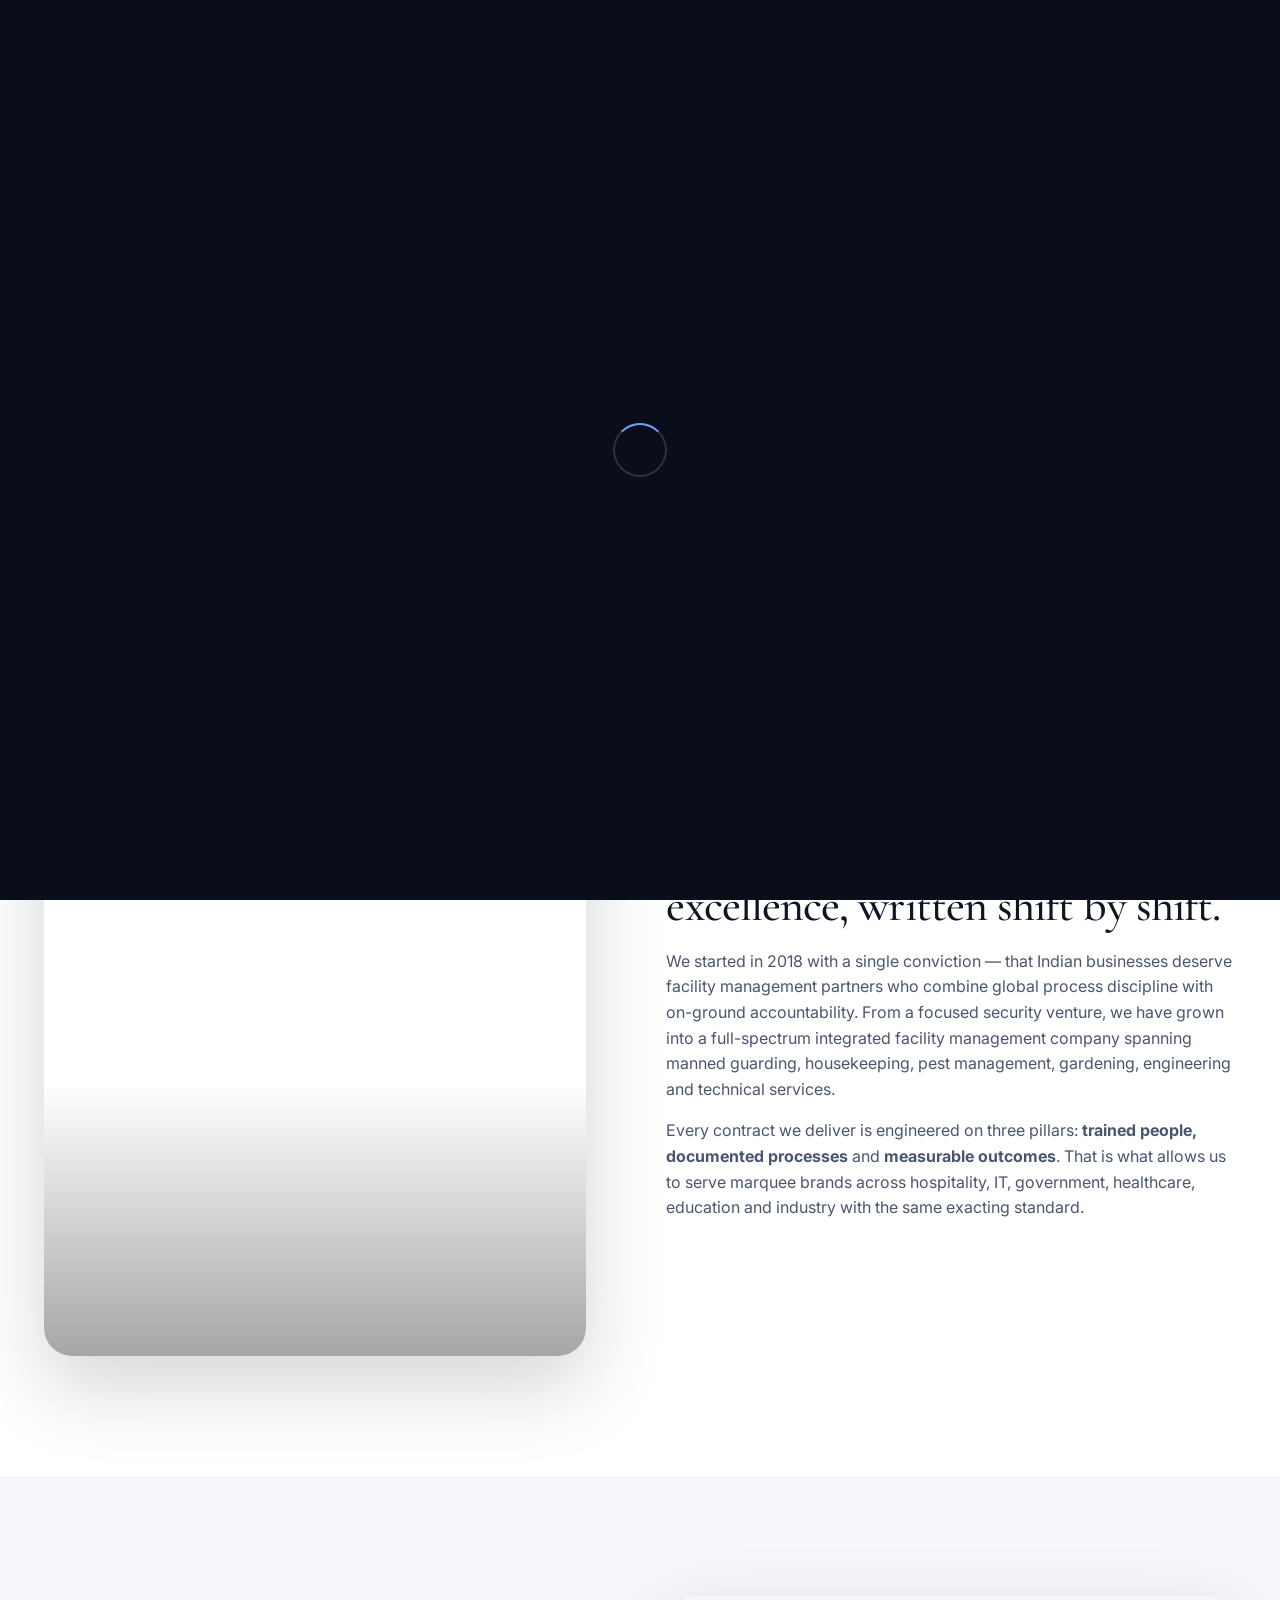
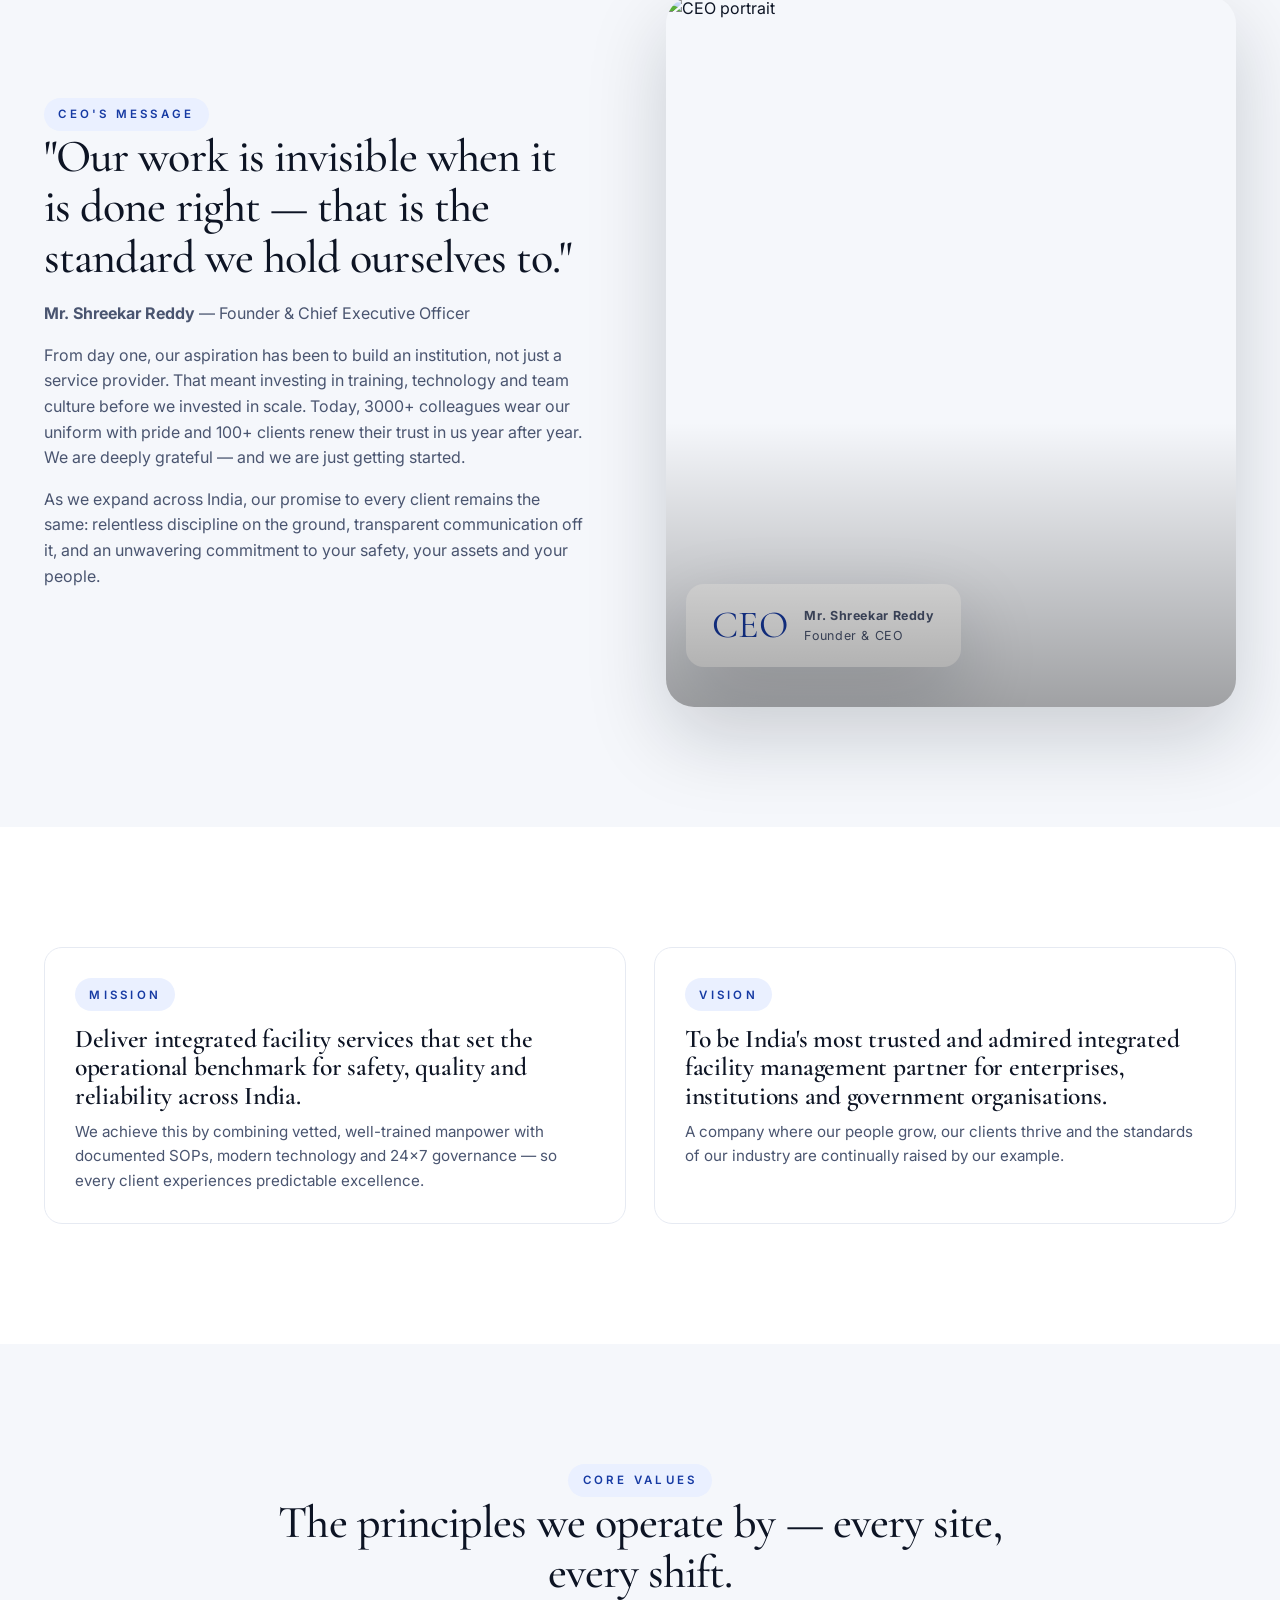
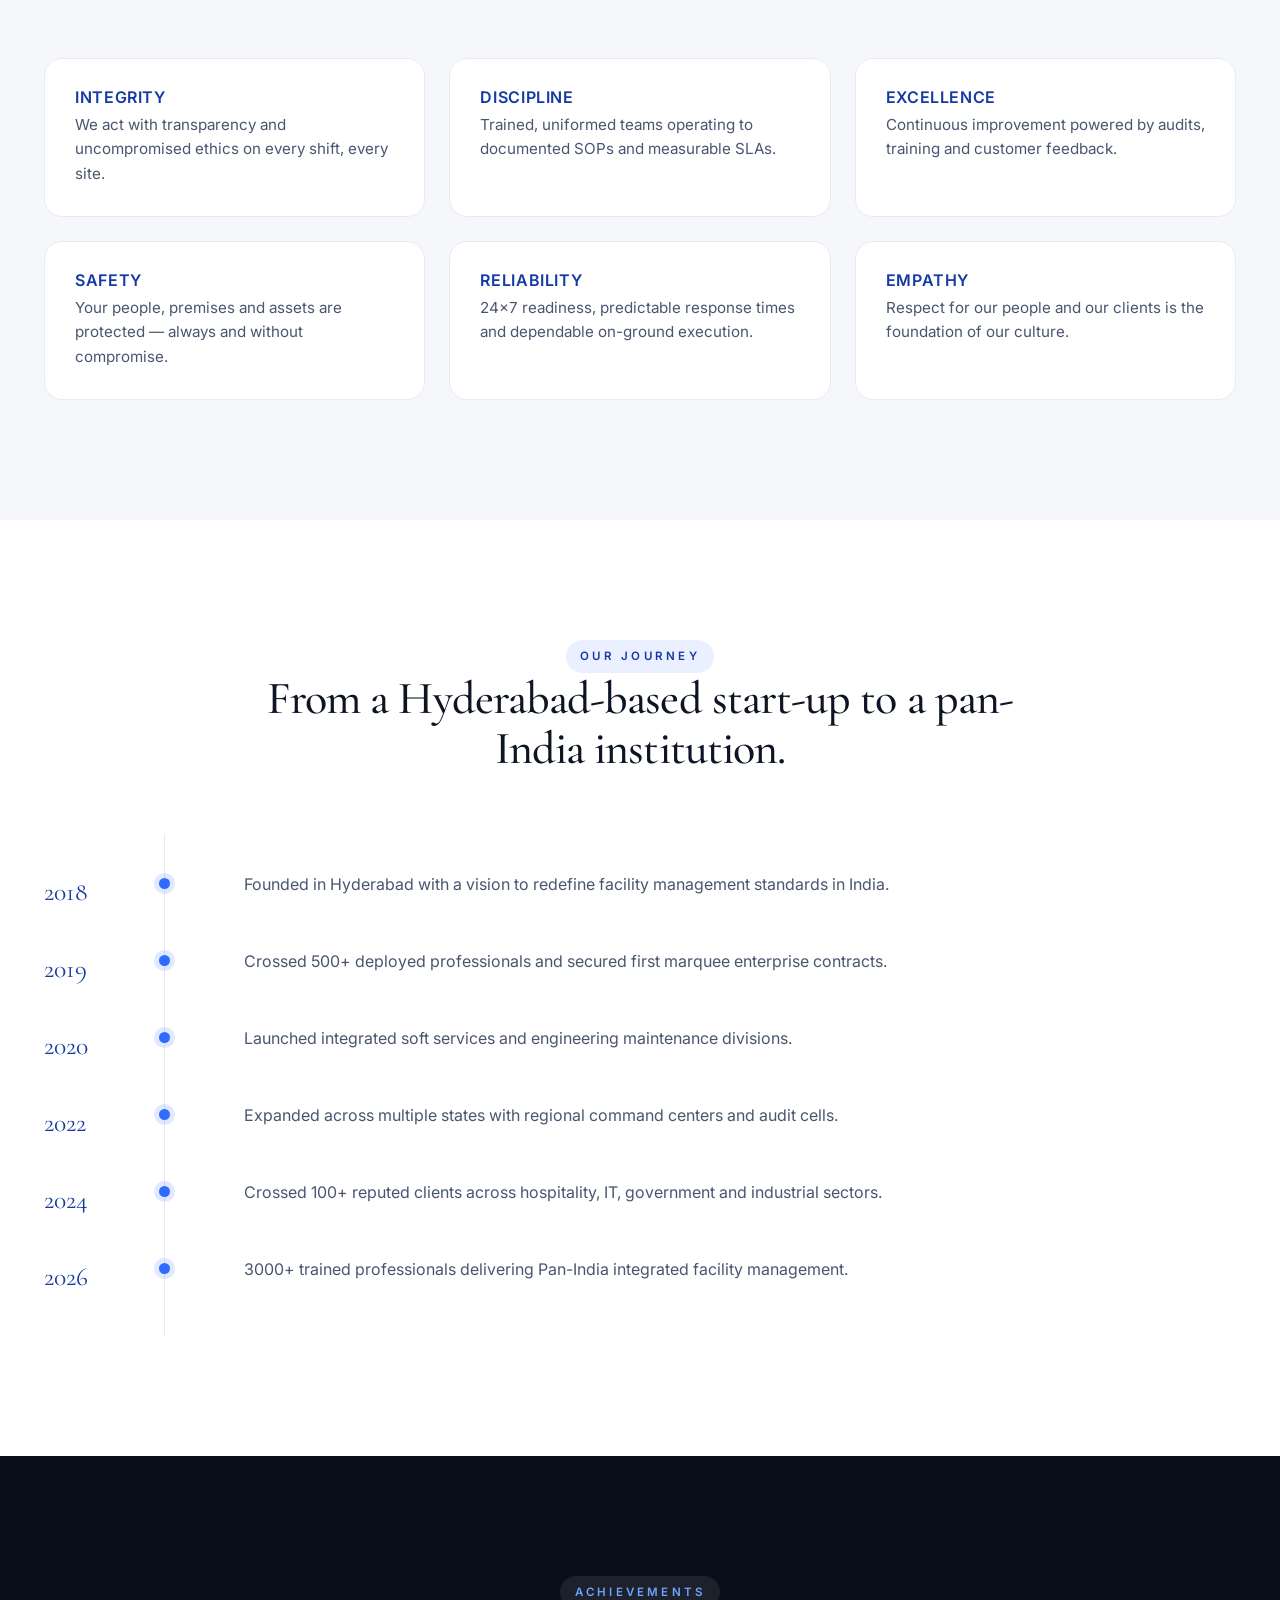
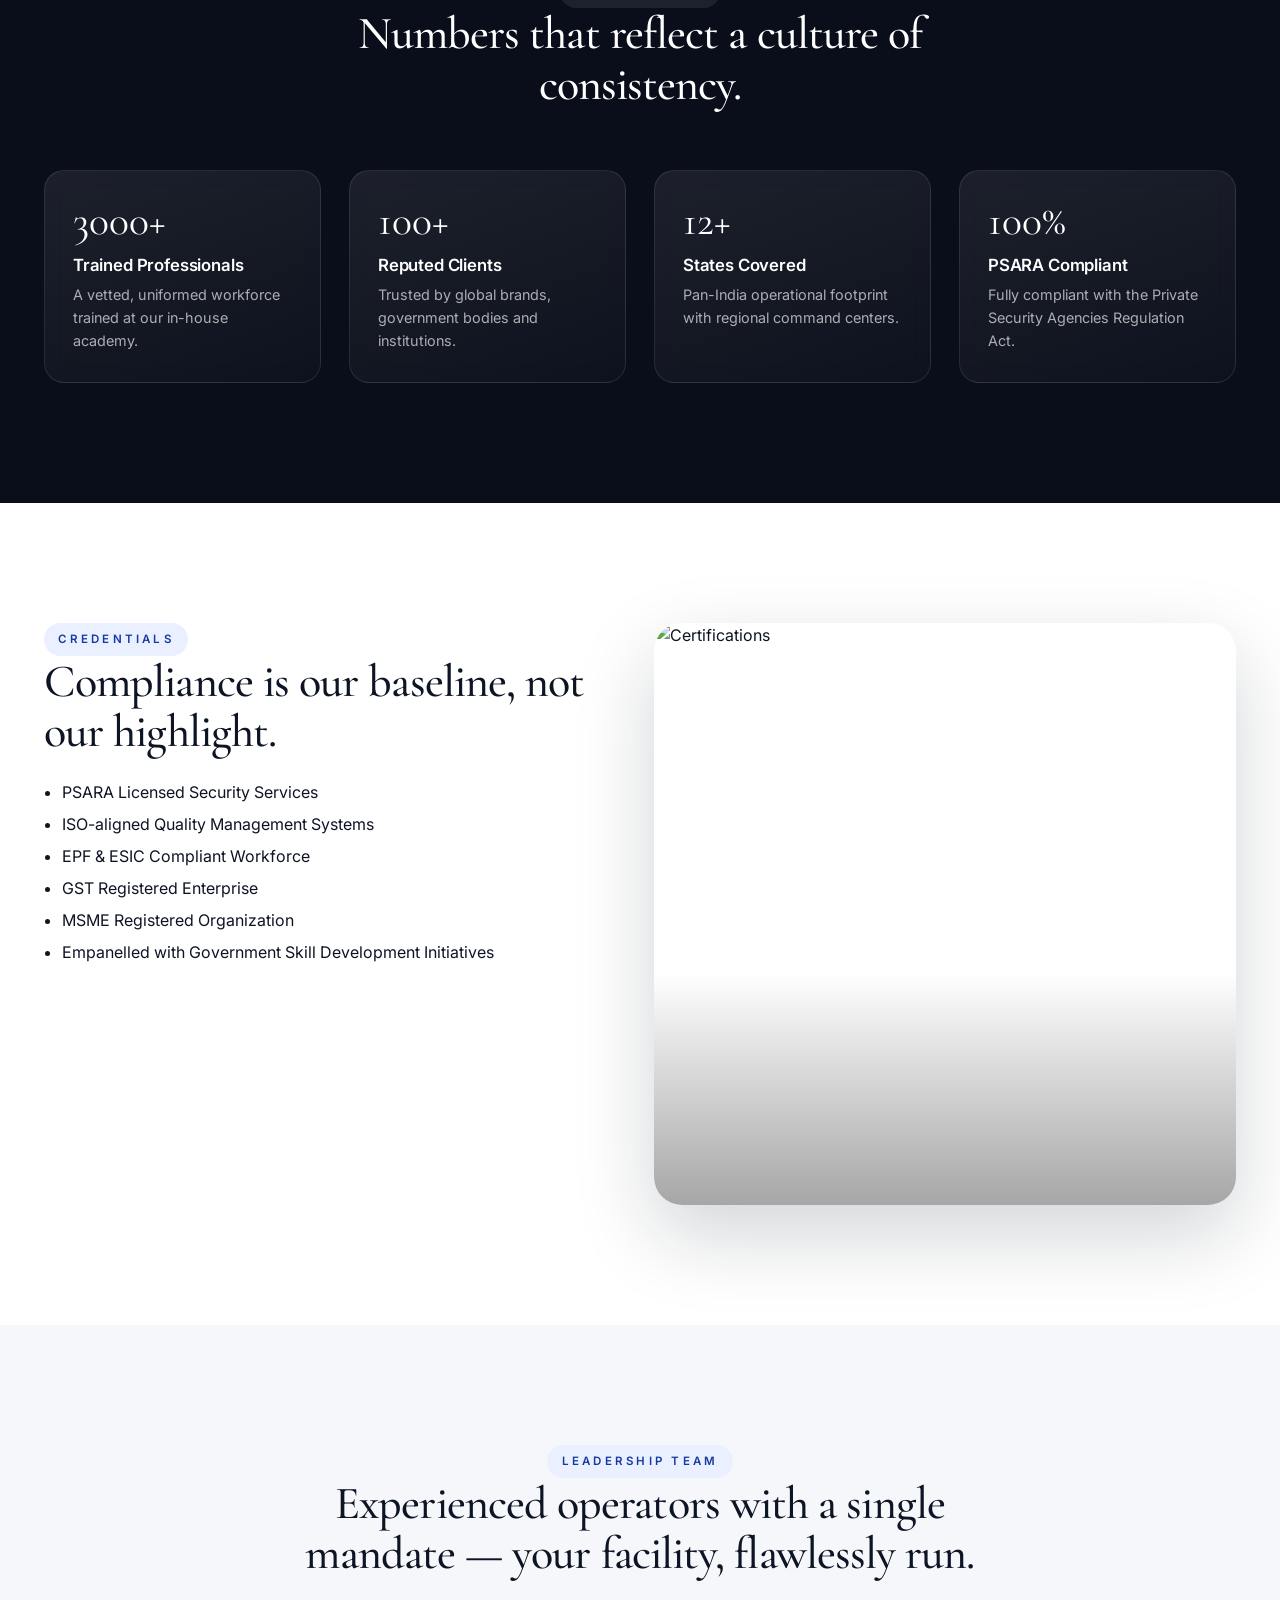
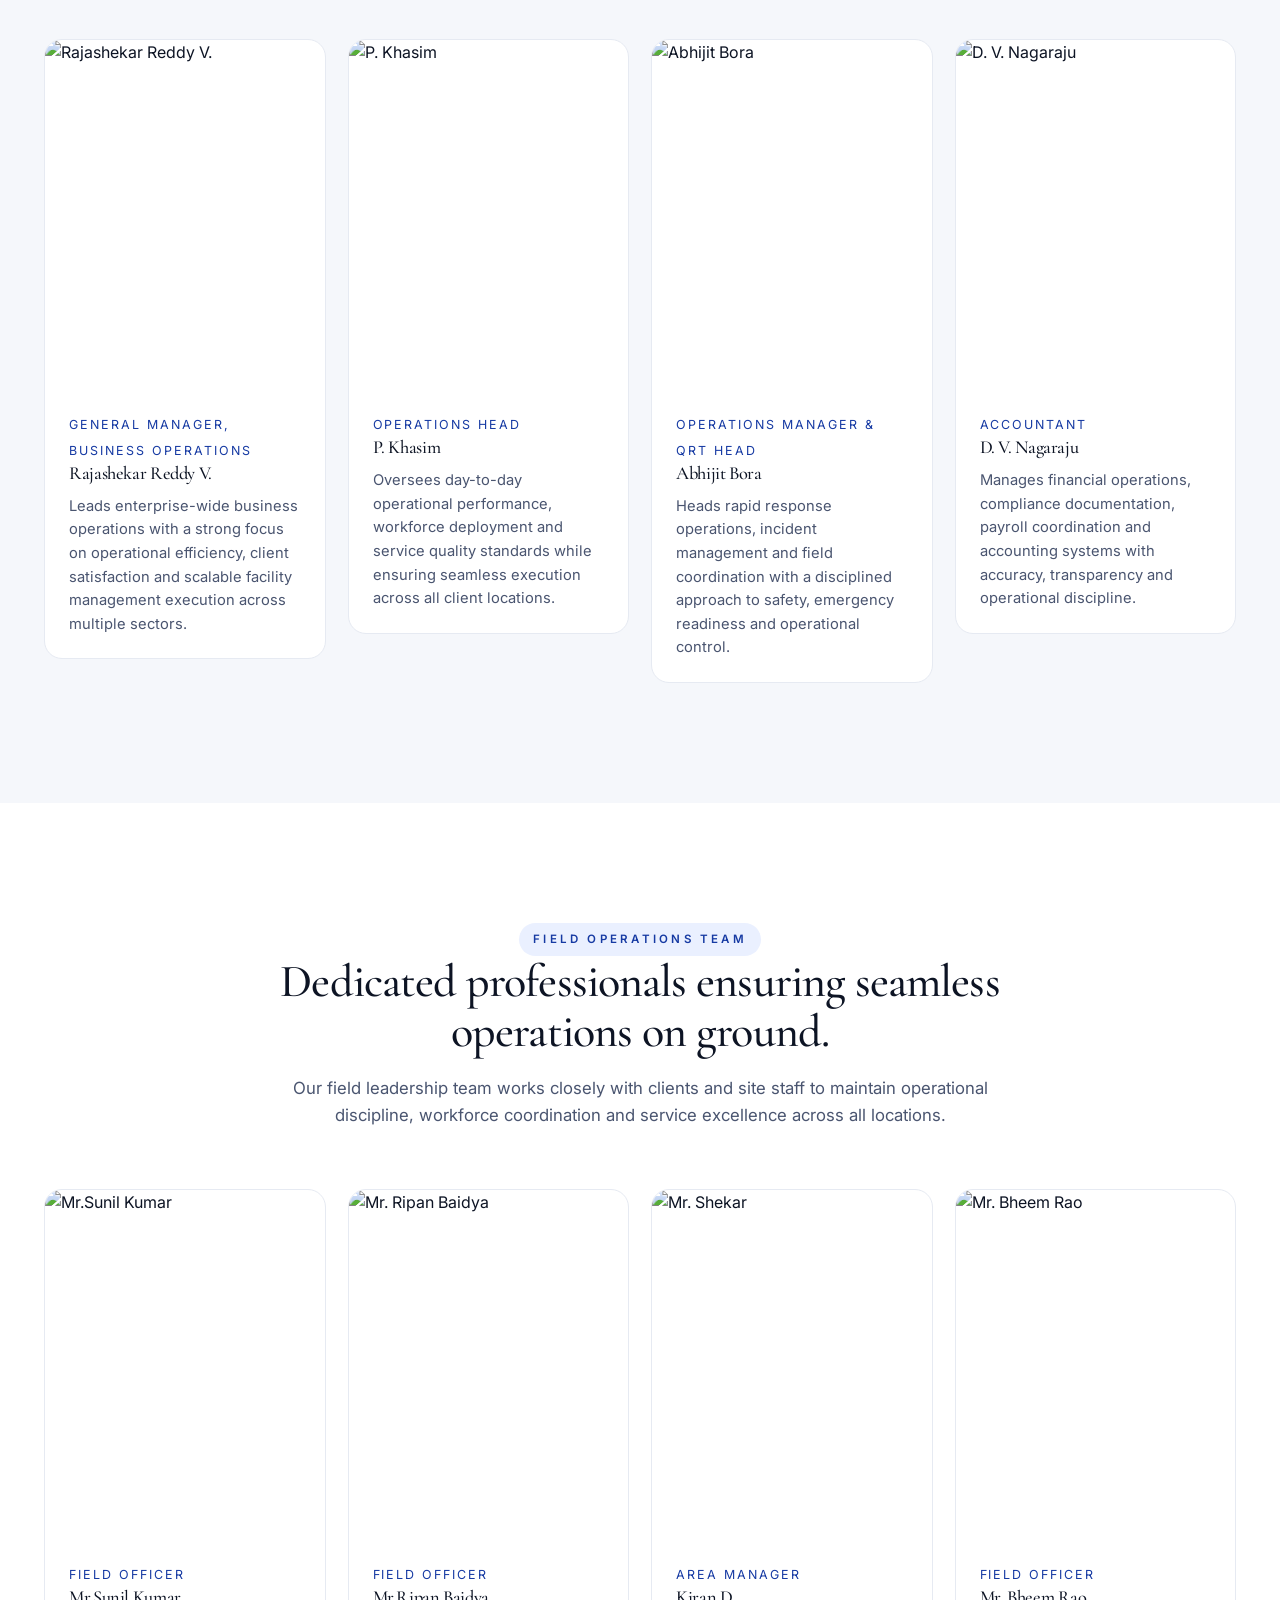
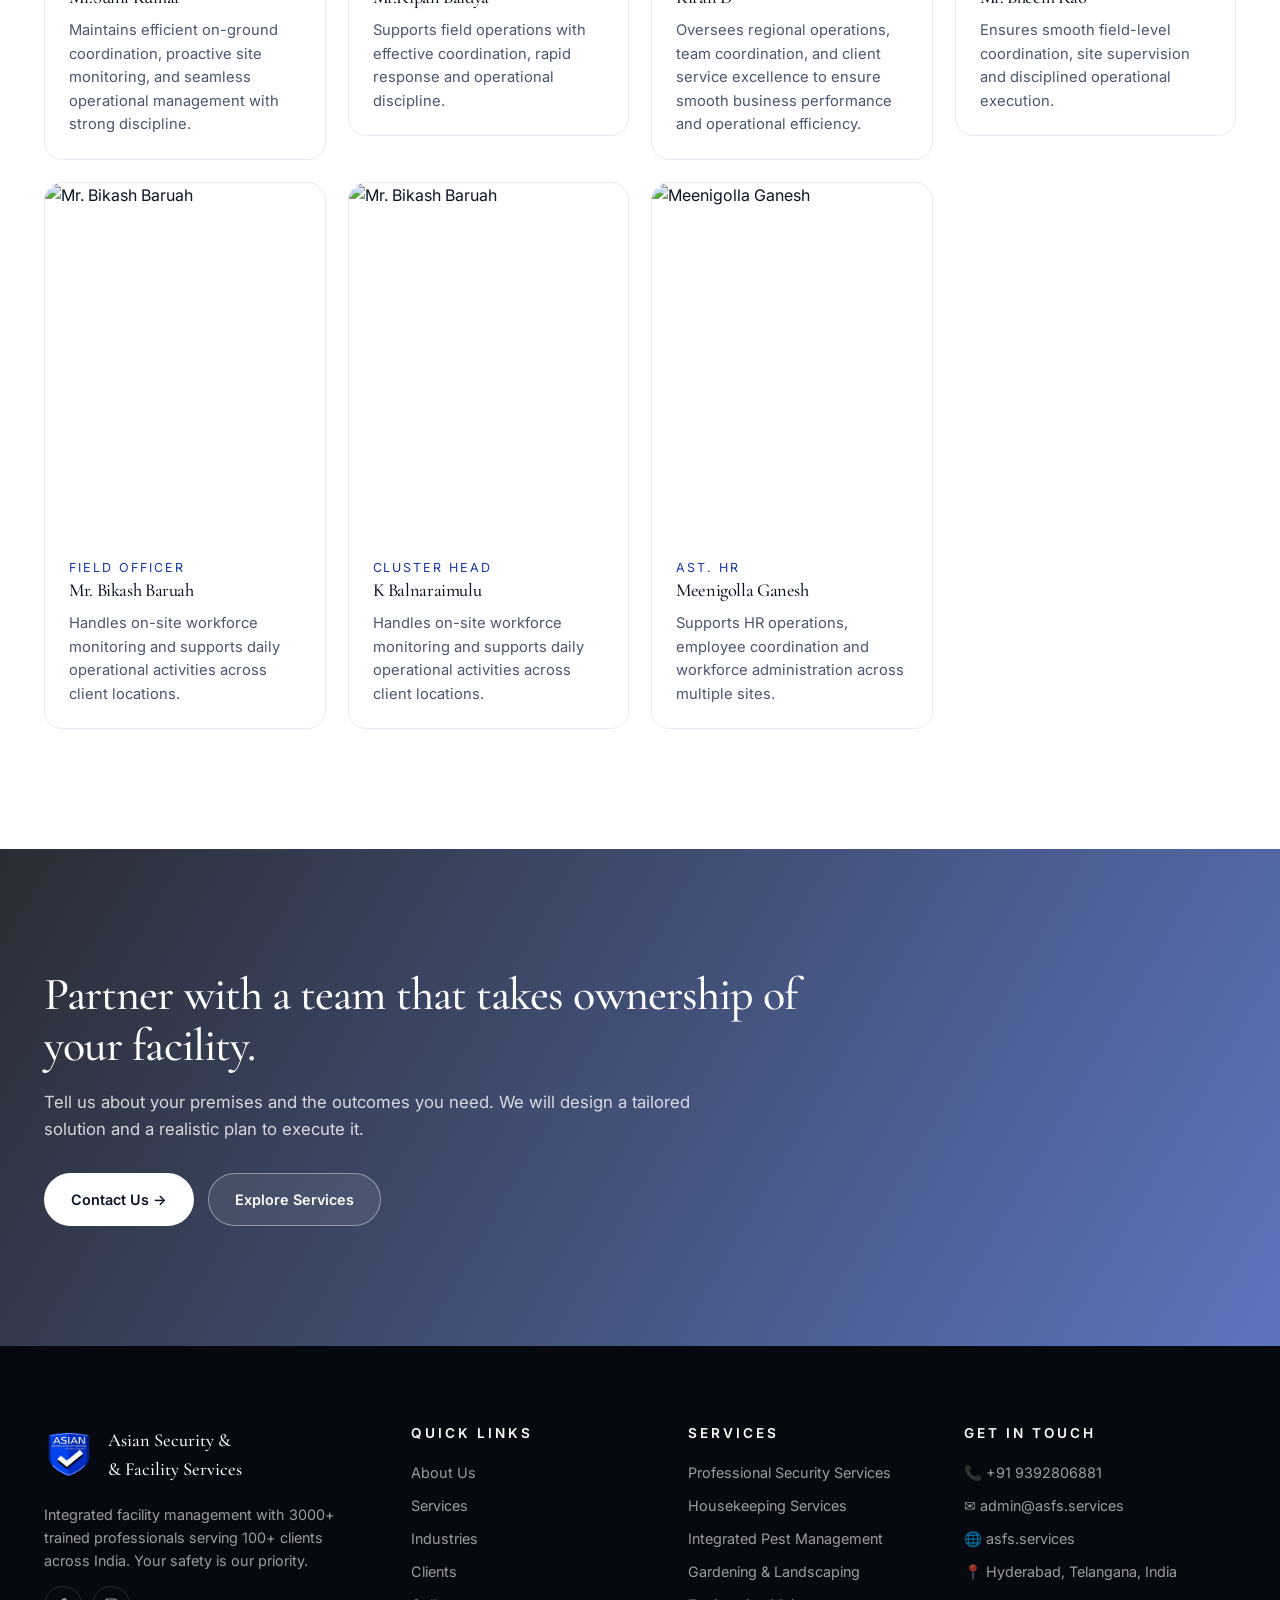
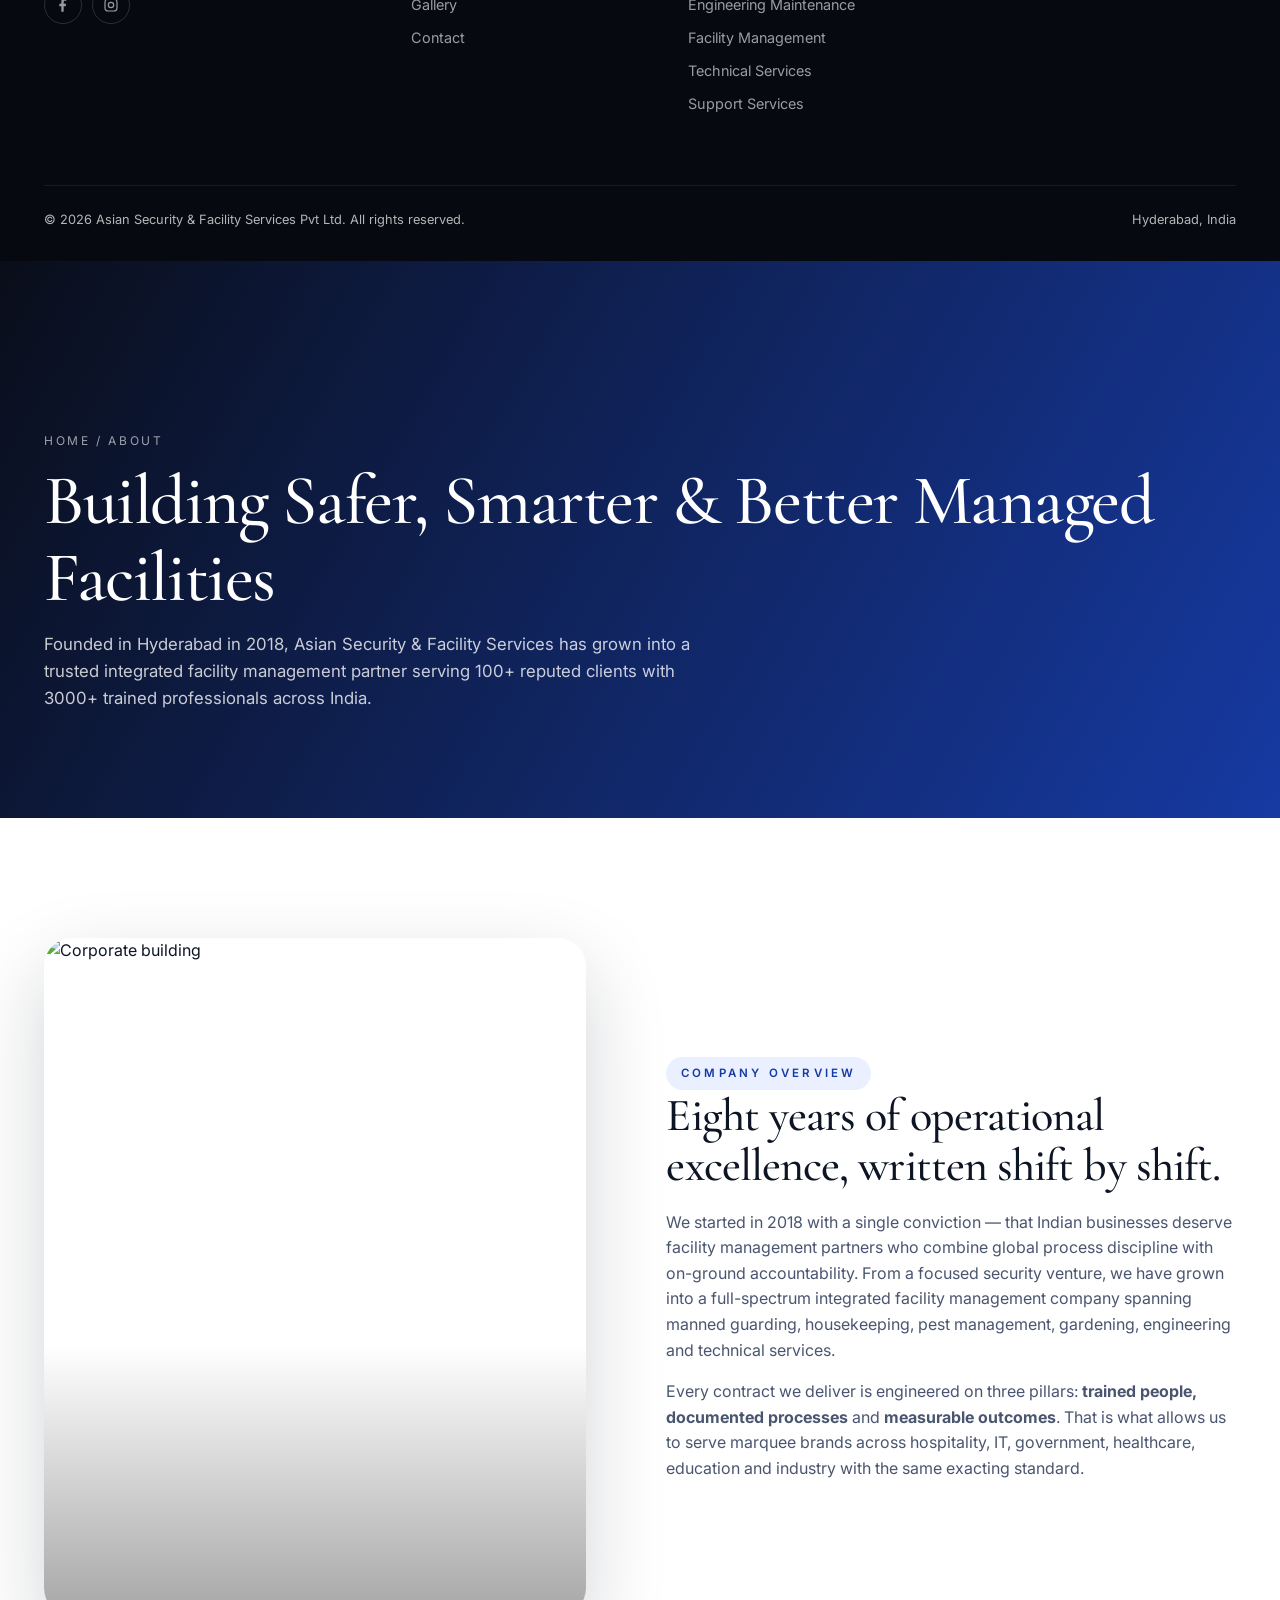
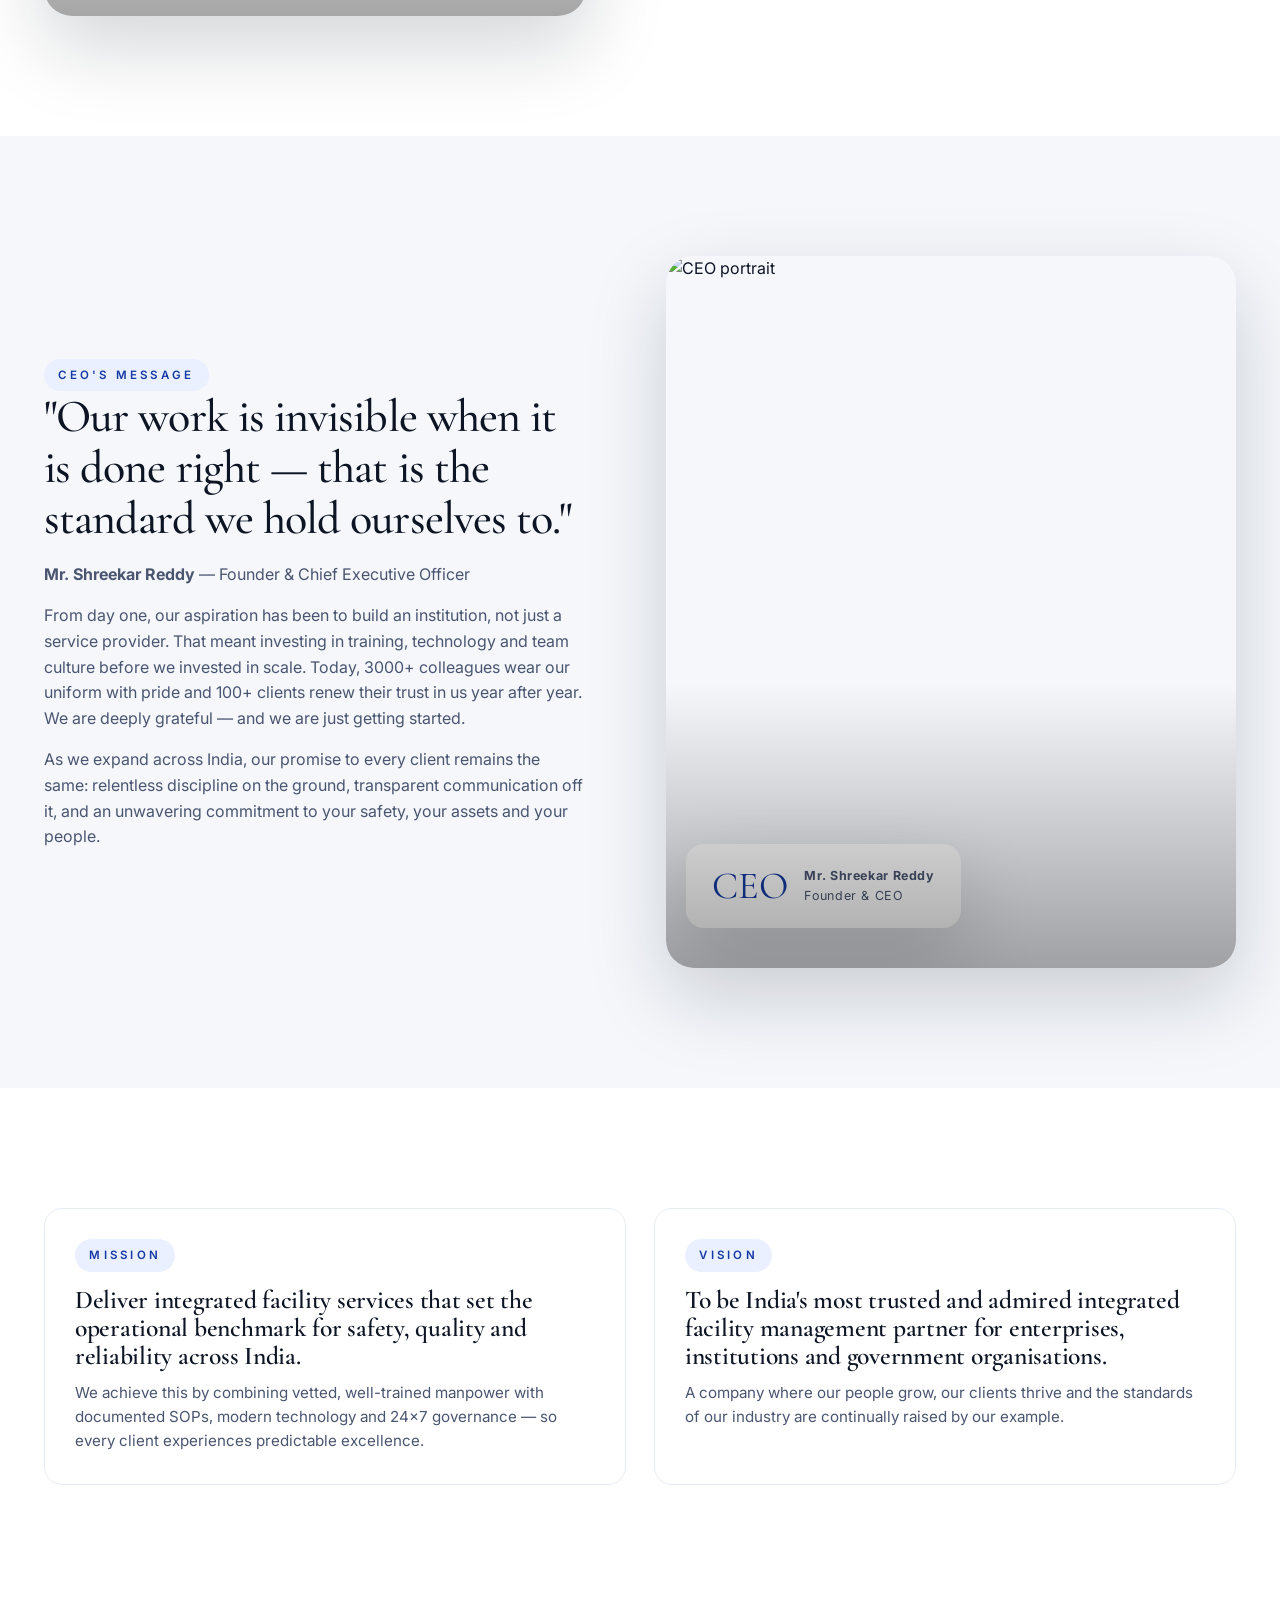
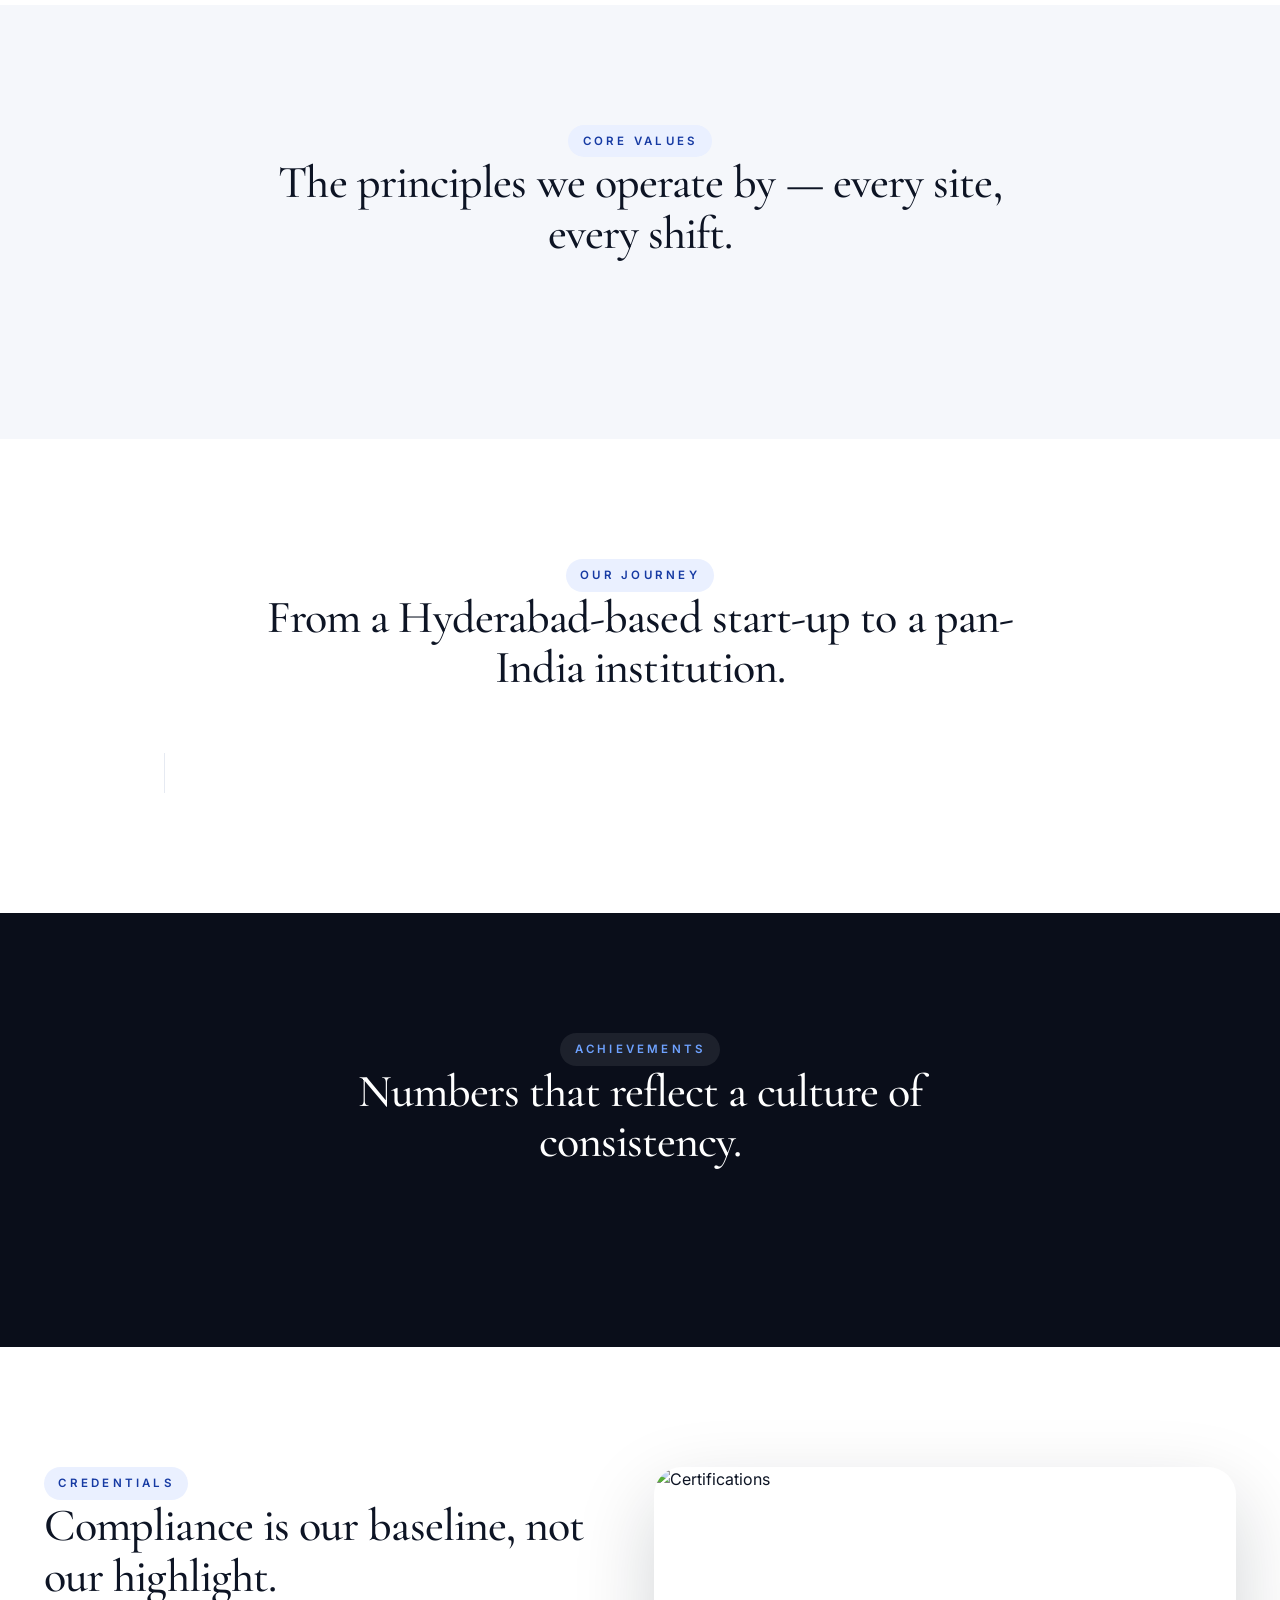
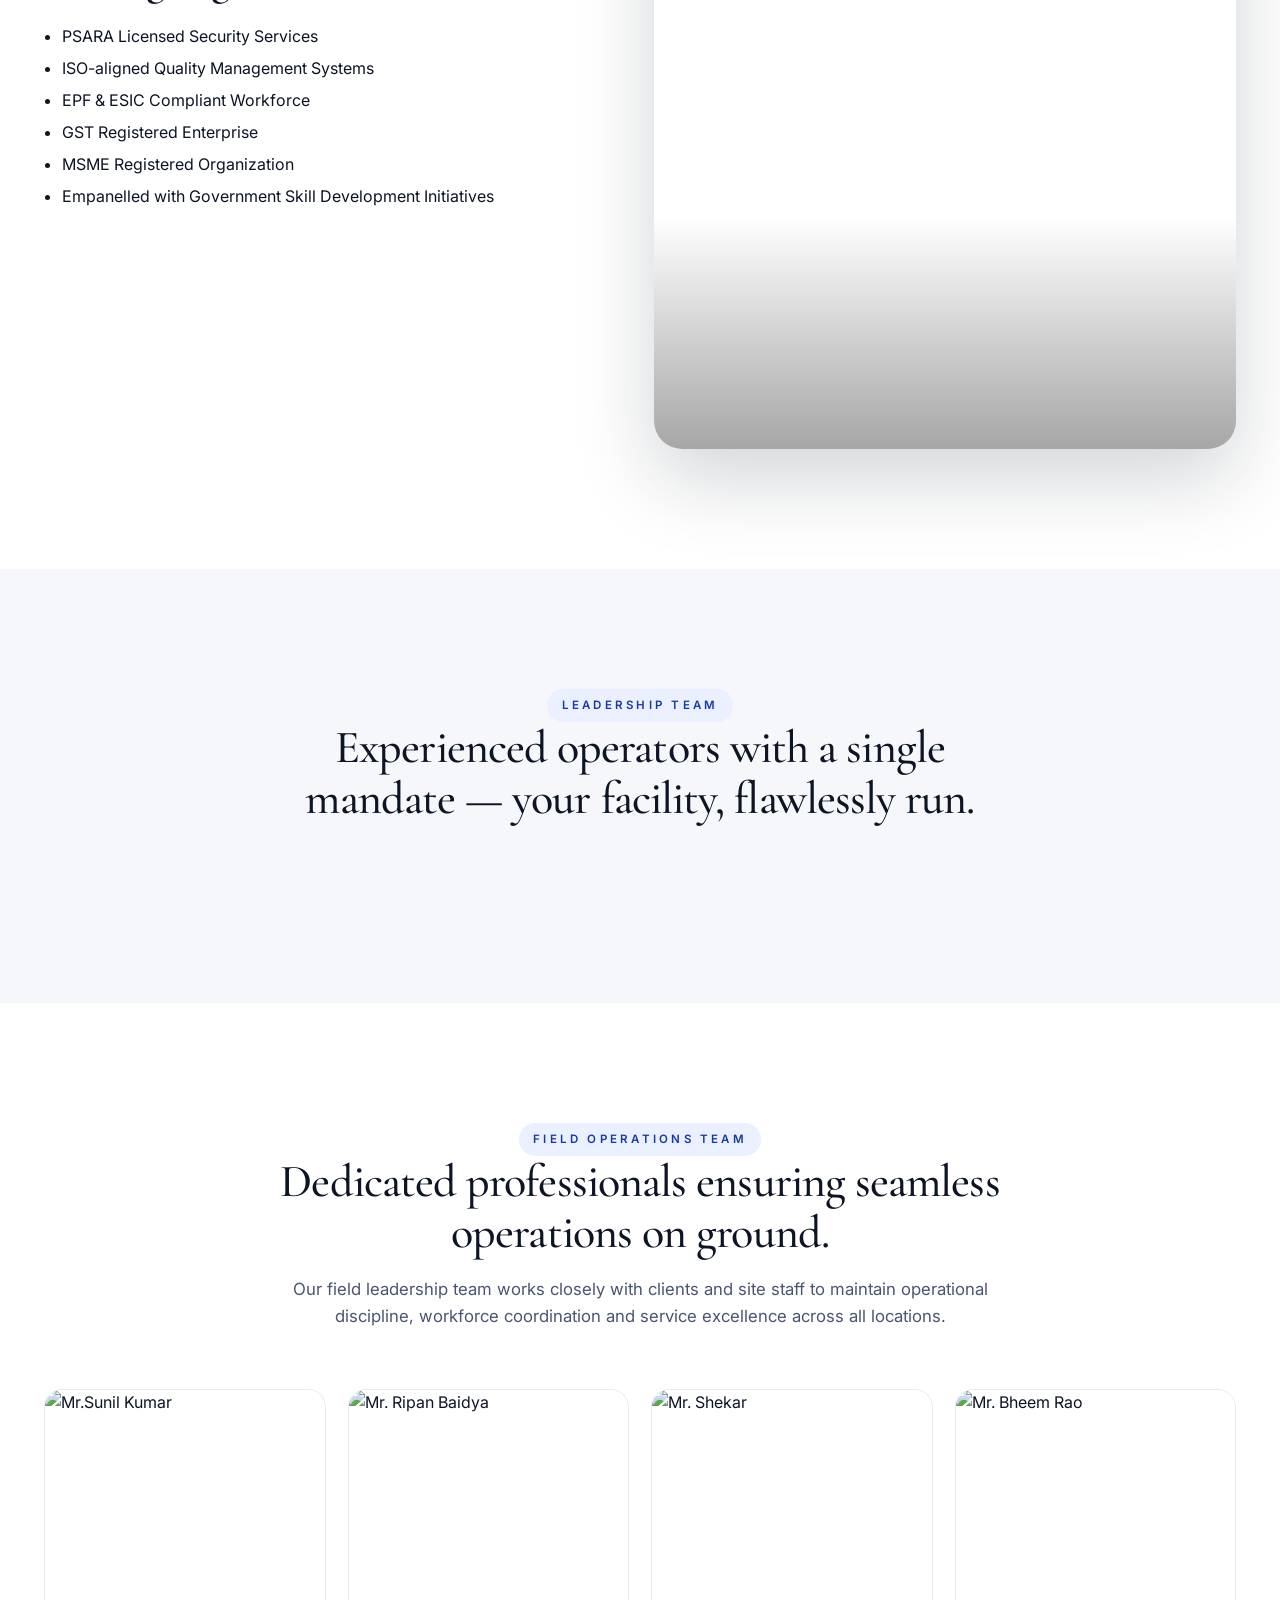
==== commit 9922214d: "fixed loader" ====
--- a/about-us.html
+++ b/about-us.html
@@ -1,4 +1,3 @@
-<<<<<<< HEAD
 <!DOCTYPE html>
 <html lang="en">
 <head>
@@ -248,7 +247,7 @@
 <script src="script.js"></script>
 </body>
 </html>
-=======
+
 <!DOCTYPE html>
 <html lang="en">
 <head>
@@ -498,4 +497,3 @@
 <script src="script.js"></script>
 </body>
 </html>
->>>>>>> 5eb174d44868e123be3966dfe3bf7c791ad69d6d
--- a/style.css
+++ b/style.css
@@ -1,4 +1,3 @@
-<<<<<<< HEAD
 /* =============================================================
    ASIAN SECURITY & FACILITY SERVICES — Premium Stylesheet
    ============================================================= */
@@ -1335,1256 +1334,4 @@
   iframe{
     max-width:100%;
   }
-=======
-/* =============================================================
-   ASIAN SECURITY & FACILITY SERVICES — Premium Stylesheet
-   ============================================================= */
-
-:root{
-  --bg:           #ffffff;
-  --bg-soft:      #f5f7fb;
-  --bg-dark:      #0a0e1a;
-  --ink:          #0d1424;
-  --ink-soft:     #4a5570;
-  --muted:        #8892a6;
-  --line:         #e6eaf2;
-  --silver:       #c9d2e0;
-  --blue:         #2f6bff;
-  --blue-soft:    #eaf0ff;
-  --blue-deep:    #163aa3;
-  --accent:       #6ea2ff;
-  --white:        #ffffff;
-  --black:        #050810;
-  --shadow-sm:    0 4px 14px rgba(13,20,36,.06);
-  --shadow-md:    0 14px 40px rgba(13,20,36,.10);
-  --shadow-lg:    0 30px 80px rgba(13,20,36,.18);
-  --radius:       18px;
-  --radius-sm:    12px;
-  --radius-lg:    28px;
-  --container:    1240px;
-  --serif:        "Cormorant Garamond", "Playfair Display", Georgia, serif;
-  --sans:         "Inter", "Manrope", "Helvetica Neue", Arial, sans-serif;
-  --ease:         cubic-bezier(.2,.7,.2,1);
-}
-
-*,*::before,*::after{ box-sizing:border-box; }
-html{ scroll-behavior:smooth; -webkit-text-size-adjust:100%; }
-body{
-  margin:0; background:var(--bg); color:var(--ink);
-  font-family:var(--sans); font-size:16px; line-height:1.6;
-  -webkit-font-smoothing:antialiased; overflow-x:hidden;
-}
-img{ max-width:100%; display:block; }
-a{ color:inherit; text-decoration:none; }
-button{ font-family:inherit; cursor:pointer; }
-
-h1,h2,h3,h4{ font-family:var(--serif); font-weight:500; letter-spacing:-.02em; color:var(--ink); margin:0 0 .4em; line-height:1.1; }
-h1{ font-size:clamp(2.4rem, 5.5vw, 4.6rem); }
-h2{ font-size:clamp(1.9rem, 3.6vw, 3rem); }
-h3{ font-size:clamp(1.2rem, 1.8vw, 1.5rem); }
-p{ margin:0 0 1em; color:var(--ink-soft); }
-.container{ width:100%; max-width:var(--container); margin:0 auto; padding:0 24px; }
-
-.eyebrow{
-  display:inline-block; font-size:.72rem; font-weight:600;
-  letter-spacing:.28em; text-transform:uppercase;
-  color:var(--blue-deep); padding:.45rem .9rem;
-  background:var(--blue-soft); border-radius:999px;
-}
-
-/* ===== Loader ===== */
-.loader{
-  position:fixed; inset:0; background:var(--bg-dark);
-  display:flex; align-items:center; justify-content:center;
-  z-index:9999; transition:opacity .6s ease, visibility .6s ease;
-}
-.loader.is-hidden{ opacity:0; visibility:hidden; }
-.loader .ring{
-  width:54px; height:54px; border:2px solid rgba(255,255,255,.15);
-  border-top-color:var(--accent); border-radius:50%;
-  animation:spin 1s linear infinite;
-}
-@keyframes spin{ to{ transform:rotate(360deg); } }
-
-/* ===== Navbar ===== */
-/* ===== Navbar ===== */
-.nav{
-  position:fixed;
-  top:0;
-  left:0;
-  right:0;
-  z-index:80;
-  transition:background .35s var(--ease), box-shadow .35s var(--ease), padding .35s var(--ease);
-  padding:18px 0;
-}
-
-.nav__inner{
-  display:flex;
-  align-items:center;
-  justify-content:space-between;
-  gap:24px;
-}
-
-.nav__logo{
-  display:flex;
-  align-items:center;
-  gap:12px;
-}
-
-.nav__logo img{
-  height:46px;
-  width:auto;
-  filter:drop-shadow(0 4px 14px rgba(0,0,0,.25));
-}
-
-.nav__logo span{
-  font-family:var(--serif);
-  font-size:1.05rem;
-  font-weight:500;
-  line-height:1.1;
-  color:var(--white);
-  transition:color .3s;
-}
-
-.nav__logo small{
-  display:block;
-  font-family:var(--serif);
-  font-size:1.05rem;
-  font-weight:500;
-  line-height:1.1;
-  color:#000;
-  margin-top:0;
-  letter-spacing:0;
-  text-transform:none;
-  transition:color .3s;
-}
-.nav__links{
-  display:flex;
-  gap:34px;
-  list-style:none;
-  margin:0;
-  padding:0;
-}
-
-
-.nav__links a{ font-size:.92rem; font-weight:500; color:rgba(255,255,255,.9); position:relative; padding:6px 0; transition:color .3s; }
-.nav__links a::after{ content:""; position:absolute; left:0; right:0; bottom:-2px; height:1px; background:currentColor; transform:scaleX(0); transform-origin:right; transition:transform .35s var(--ease); }
-.nav__links a:hover::after, .nav__links a.is-active::after{ transform:scaleX(1); transform-origin:left; }
-.nav__cta{ display:inline-flex; align-items:center; gap:8px; padding:10px 20px; border-radius:999px; background:var(--white); color:var(--ink); font-weight:600; font-size:.85rem; transition:transform .3s var(--ease), box-shadow .3s var(--ease); }
-.nav__cta:hover{ transform:translateY(-2px); box-shadow:var(--shadow-md); }
-.nav__burger{ display:none; width:42px; height:42px; border:1px solid rgba(255,255,255,.3); border-radius:10px; background:transparent; align-items:center; justify-content:center; }
-.nav__burger span{ display:block; width:18px; height:1.5px; background:#fff; position:relative; }
-.nav__burger span::before,.nav__burger span::after{ content:""; position:absolute; left:0; right:0; height:1.5px; background:#fff; }
-.nav__burger span::before{ top:-6px; } .nav__burger span::after{ top:6px; }
-
-.nav.is-solid{ background:rgba(255,255,255,.85); backdrop-filter:saturate(180%) blur(18px); box-shadow:0 1px 0 var(--line); padding:12px 0; }
-.nav.is-solid .nav__logo span,
-.nav.is-solid .nav__links a{ color:var(--ink); }
-.nav.is-solid .nav__logo small{
-  color:#000;
-}
-.nav.is-solid .nav__cta{ background:var(--ink); color:var(--white); }
-.nav.is-solid .nav__burger{ border-color:var(--line); }
-.nav.is-solid .nav__burger span,
-.nav.is-solid .nav__burger span::before,
-.nav.is-solid .nav__burger span::after{ background:var(--ink); }
-/* Force solid look on inner pages */
-.nav--inner{ background:rgba(255,255,255,.92); backdrop-filter:saturate(180%) blur(18px); box-shadow:0 1px 0 var(--line); padding:14px 0; }
-.nav--inner .nav__logo span{ color:var(--ink); }
-.nav--inner .nav__logo small{
-  color:#000;
-}
-.nav--inner .nav__links a{ color:var(--ink); }
-.nav--inner .nav__cta{ background:var(--ink); color:var(--white); }
-
-/* ===== Hero ===== */
-.hero{ position:relative; min-height:100vh; color:#fff; overflow:hidden; display:flex; align-items:center; }
-.hero__media{ position:absolute; inset:0; z-index:0; }
-.hero__media video,.hero__media img{ width:100%; height:100%; object-fit:cover; }
-.hero__media::after{
-  content:"";
-  position:absolute;
-  inset:0;
-  background:
-    linear-gradient(
-      180deg,
-      rgba(5,8,16,.45) 0%,
-      rgba(5,8,16,.25) 35%,
-      rgba(5,8,16,.75) 100%
-    );
-}
-.hero__content{ position:relative; z-index:2; padding:160px 0 120px; max-width:920px; }
-.hero__eyebrow{ display:inline-flex; align-items:center; gap:10px; padding:.55rem 1rem; border:1px solid rgba(255,255,255,.25); border-radius:999px; font-size:.7rem; letter-spacing:.28em; text-transform:uppercase; backdrop-filter:blur(6px); background:rgba(255,255,255,.06); }
-.hero__eyebrow::before{ content:""; width:8px; height:8px; border-radius:50%; background:var(--accent); box-shadow:0 0 0 4px rgba(110,162,255,.25); }
-.hero h1{ color:#fff; margin-top:24px; font-size:clamp(2.6rem, 6vw, 5.2rem); }
-.hero__sub{ font-family:var(--serif); font-style:italic; font-size:clamp(1.05rem,1.6vw,1.35rem); color:rgba(255,255,255,.85); max-width:680px; }
-.hero__desc{ max-width:620px; color:rgba(255,255,255,.78); }
-.hero__cta{ display:flex; gap:14px; flex-wrap:wrap; margin-top:30px; }
-.hero__scroll{ position:absolute; left:50%; bottom:30px; transform:translateX(-50%); z-index:3; color:rgba(255,255,255,.75); font-size:.7rem; letter-spacing:.3em; text-transform:uppercase; display:flex; flex-direction:column; align-items:center; gap:10px; }
-.hero__scroll::after{ content:""; width:1px; height:50px; background:linear-gradient(180deg, rgba(255,255,255,.8), transparent); animation:scrollDown 2s var(--ease) infinite; }
-@keyframes scrollDown{ 0%{ transform:scaleY(0); transform-origin:top;} 50%{ transform:scaleY(1); transform-origin:top;} 51%{ transform-origin:bottom;} 100%{ transform:scaleY(0); transform-origin:bottom;} }
-
-/* ===== Buttons ===== */
-.btn{ display:inline-flex; align-items:center; gap:10px; padding:14px 26px; border-radius:999px; font-weight:600; font-size:.9rem; border:1px solid transparent; transition:transform .3s var(--ease), background .3s, color .3s, box-shadow .3s; }
-.btn svg{ width:16px; height:16px; transition:transform .3s var(--ease); }
-.btn:hover svg{ transform:translateX(4px); }
-.btn--primary{ background:var(--white); color:var(--ink); }
-.btn--primary:hover{ transform:translateY(-2px); box-shadow:var(--shadow-md); }
-.btn--ghost{ background:rgba(255,255,255,.08); border-color:rgba(255,255,255,.4); color:#fff; backdrop-filter:blur(8px); }
-.btn--ghost:hover{ background:rgba(255,255,255,.18); transform:translateY(-2px); }
-.btn--dark{ background:var(--ink); color:var(--white); }
-.btn--dark:hover{ background:var(--blue-deep); transform:translateY(-2px); }
-.btn--outline{ border-color:var(--ink); color:var(--ink); }
-.btn--outline:hover{ background:var(--ink); color:var(--white); }
-
-/* ===== Section base ===== */
-section{ position:relative; }
-.section{ padding:120px 0; }
-.section--tight{ padding:90px 0; }
-.section--dark{ background:var(--bg-dark); color:rgba(255,255,255,.85); }
-.section--dark h2,.section--dark h3{ color:#fff; }
-.section--dark .eyebrow{ background:rgba(255,255,255,.08); color:var(--accent); }
-.section--soft{ background:var(--bg-soft); }
-.section__head{ max-width:760px; margin:0 auto 60px; text-align:center; }
-.section__head--left{ text-align:left; margin-left:0; }
-.section__head p{ font-size:1.05rem; }
-
-/* ===== About preview (split) ===== */
-.split{ display:grid; grid-template-columns:1fr 1.05fr; gap:80px; align-items:center; }
-.split__media{ position:relative; aspect-ratio:4/5; border-radius:var(--radius-lg); overflow:hidden; box-shadow:var(--shadow-lg); }
-.split__media img{ width:100%; height:100%; object-fit:cover; transition:transform 1.4s var(--ease); }
-.split__media:hover img{ transform:scale(1.05); }
-.split__media::after{ content:""; position:absolute; inset:0; background:linear-gradient(180deg, transparent 60%, rgba(0,0,0,.35)); }
-.split__badge{
-  position:absolute; left: 20px; bottom:40px; background:#fff; padding:22px 26px; border-radius:18px;
-  box-shadow:var(--shadow-lg); display:flex; align-items:center; gap:16px; max-width:280px;
-}
-.split__badge .num{ font-family:var(--serif); font-size:2.4rem; color:var(--blue-deep); line-height:1; }
-.split__badge .lbl{ font-size:.78rem; color:var(--ink-soft); letter-spacing:.05em; }
-.mini-stats{ display:grid; grid-template-columns:repeat(2,1fr); gap:20px; margin-top:30px; }
-.mini-stats div{ padding:18px 20px; border:1px solid var(--line); border-radius:14px; }
-.mini-stats strong{ display:block; font-family:var(--serif); font-size:1.8rem; color:var(--blue-deep); }
-.mini-stats span{ font-size:.78rem; letter-spacing:.05em; color:var(--muted); text-transform:uppercase; }
-
-/* ===== Service cards ===== */
-.grid{ display:grid; gap:28px; }
-.grid--4{ grid-template-columns:repeat(4,1fr); }
-.grid--3{ grid-template-columns:repeat(3,1fr); }
-.grid--2{ grid-template-columns:repeat(2,1fr); }
-
-.svc-card{
-  position:relative; border-radius:var(--radius); overflow:hidden; background:#fff;
-  border:1px solid var(--line); transition:transform .5s var(--ease), box-shadow .5s var(--ease);
-}
-.svc-card__img{ position:relative; aspect-ratio:4/3; overflow:hidden; }
-.svc-card__img img{ width:100%; height:100%; object-fit:cover; transition:transform 1s var(--ease); }
-.svc-card:hover .svc-card__img img{ transform:scale(1.08); }
-.svc-card__img::after{ content:""; position:absolute; inset:0; background:linear-gradient(180deg, transparent 50%, rgba(5,8,16,.7)); }
-.svc-card__icon{
-  position:absolute; top:18px; left:18px; width:46px; height:46px; border-radius:14px;
-  background:rgba(255,255,255,.92); backdrop-filter:blur(6px); display:flex; align-items:center; justify-content:center;
-  color:var(--blue-deep); box-shadow:var(--shadow-sm);
-}
-.svc-card__icon svg{ width:22px; height:22px; }
-.svc-card__body{ padding:24px 26px 28px; }
-.svc-card h3{ font-size:1.25rem; margin-bottom:.4em; }
-.svc-card p{ font-size:.94rem; color:var(--ink-soft); margin:0 0 14px; }
-.svc-card .arrow{ display:inline-flex; align-items:center; gap:8px; font-size:.82rem; font-weight:600; letter-spacing:.05em; color:var(--blue-deep); }
-.svc-card:hover{ transform:translateY(-6px); box-shadow:var(--shadow-lg); }
-
-/* ===== Why choose (glass cards on dark) ===== */
-.wc-card{
-  padding:30px 28px; border-radius:20px;
-  background:linear-gradient(160deg, rgba(255,255,255,.08), rgba(255,255,255,.02));
-  border:1px solid rgba(255,255,255,.10); backdrop-filter:blur(10px);
-  transition:transform .4s var(--ease), background .4s;
-}
-.wc-card:hover{ transform:translateY(-6px); background:linear-gradient(160deg, rgba(255,255,255,.12), rgba(255,255,255,.04)); }
-.wc-card .num{ font-family:var(--serif); font-size:2.6rem; color:#fff; line-height:1; }
-.wc-card h3{ font-size:1.05rem; margin:14px 0 8px; color:#fff; font-family:var(--sans); font-weight:600; letter-spacing:-.01em; }
-.wc-card p{ color:rgba(255,255,255,.65); font-size:.9rem; margin:0; }
-
-/* ===== Clients marquee ===== */
-.marquee{ overflow:hidden; mask-image:linear-gradient(90deg, transparent, #000 8%, #000 92%, transparent); }
-.marquee__track{ display:flex; gap:80px; width:max-content; animation:marquee 45s linear infinite; }
-.marquee__item{
-  font-family:var(--serif); font-size:1.5rem; color:var(--ink); white-space:nowrap; padding:18px 30px;
-  border:1px solid var(--line); border-radius:14px; background:#fff; opacity:.55; transition:opacity .4s, color .4s, border-color .4s;
-}
-.marquee__item:hover{ opacity:1; color:var(--blue-deep); border-color:var(--blue); }
-@keyframes marquee{ to{ transform:translateX(-50%); } }
-.marquee + .marquee{ margin-top:24px; }
-.marquee--reverse .marquee__track{ animation-direction:reverse; animation-duration:55s; }
-
-/* ===== Blog cards ===== */
-.blog-card{ background:#fff; border:1px solid var(--line); border-radius:var(--radius); overflow:hidden; transition:transform .5s var(--ease), box-shadow .5s var(--ease); }
-.blog-card__img{ aspect-ratio:16/10; overflow:hidden; }
-.blog-card__img img{ width:100%; height:100%; object-fit:cover; transition:transform 1s var(--ease); }
-.blog-card:hover{ transform:translateY(-6px); box-shadow:var(--shadow-lg); }
-.blog-card:hover .blog-card__img img{ transform:scale(1.08); }
-.blog-card__body{ padding:26px; }
-.blog-card .date{ font-size:.72rem; letter-spacing:.2em; text-transform:uppercase; color:var(--muted); }
-.blog-card h3{ font-size:1.2rem; margin:10px 0 10px; }
-.blog-card .arrow{ color:var(--blue-deep); font-weight:600; font-size:.82rem; letter-spacing:.05em; }
-
-/* ===== Contact preview ===== */
-.cta-band{
-  position:relative; overflow:hidden; border-radius:0;
-  background:url("https://images.unsplash.com/photo-1497366811353-6870744d04b2?auto=format&fit=crop&w=2000&q=80") center/cover no-repeat;
-  color:#fff;
-}
-.cta-band::after{ content:""; position:absolute; inset:0; background:linear-gradient(120deg, rgba(5,8,16,.85), rgba(22,58,163,.7)); }
-.cta-band .container{ position:relative; z-index:2; padding:120px 24px; }
-.cta-band h2{ color:#fff; max-width:780px; }
-.cta-band p{ color:rgba(255,255,255,.8); max-width:680px; font-size:1.05rem; }
-.cta-info{ display:flex; flex-wrap:wrap; gap:30px; margin:30px 0; }
-.cta-info div{ display:flex; flex-direction:column; gap:4px; }
-.cta-info span{ font-size:.7rem; letter-spacing:.22em; text-transform:uppercase; color:rgba(255,255,255,.6); }
-.cta-info strong{ font-family:var(--serif); font-weight:500; font-size:1.15rem; color:#fff; }
-
-/* ===== Footer ===== */
-.footer{ background:#06090f; color:rgba(255,255,255,.7); padding:80px 0 30px; }
-.footer h4{ color:#fff; font-family:var(--sans); font-size:.85rem; letter-spacing:.22em; text-transform:uppercase; margin-bottom:20px; font-weight:600; }
-.footer__grid{ display:grid; grid-template-columns:1.4fr 1fr 1fr 1.2fr; gap:50px; }
-.footer p,.footer li,.footer a{ font-size:.9rem; color:rgba(255,255,255,.6); }
-.footer ul{ list-style:none; padding:0; margin:0; }
-.footer li{ margin-bottom:10px; }
-.footer a:hover{ color:#fff; }
-.footer__brand{ display:flex; gap:14px; align-items:center; margin-bottom:18px; }
-.footer__brand img{ height:50px; }
-.footer__brand strong{ font-family:var(--serif); font-size:1.15rem; color:#fff; font-weight:500; }
-.newsletter{ display:flex; gap:8px; margin-top:12px; }
-.newsletter input{ flex:1; padding:12px 14px; border-radius:10px; border:1px solid rgba(255,255,255,.12); background:rgba(255,255,255,.04); color:#fff; font-family:inherit; }
-.newsletter button{ padding:12px 18px; border-radius:10px; border:0; background:#fff; color:var(--ink); font-weight:600; }
-.footer__bottom{ margin-top:60px; padding-top:24px; border-top:1px solid rgba(255,255,255,.08); display:flex; justify-content:space-between; flex-wrap:wrap; gap:16px; font-size:.8rem; }
-.socials{ display:flex; gap:10px; margin-top:14px; }
-.socials a{ width:38px; height:38px; border-radius:50%; border:1px solid rgba(255,255,255,.15); display:inline-flex; align-items:center; justify-content:center; transition:background .3s, border-color .3s; }
-.socials a:hover{ background:#fff; color:var(--ink); border-color:#fff; }
-.socials svg{ width:16px; height:16px; }
-.to-top{
-  position:fixed; right:24px; bottom:24px; width:48px; height:48px; border-radius:50%;
-  background:var(--ink); color:#fff; border:0; display:flex; align-items:center; justify-content:center;
-  box-shadow:var(--shadow-md); opacity:0; transform:translateY(16px); transition:.3s; z-index:60;
-}
-.to-top.is-visible{ opacity:1; transform:translateY(0); }
-.to-top svg{ width:18px; height:18px; }
-
-.wa-fab{
-  position:fixed; left:24px; bottom:24px; width:56px; height:56px; border-radius:50%;
-  background:#25D366; color:#fff; display:flex; align-items:center; justify-content:center;
-  box-shadow:var(--shadow-md); z-index:60; transition:transform .3s;
-}
-.wa-fab:hover{ transform:scale(1.08); }
-.wa-fab svg{ width:26px; height:26px; }
-
-/* ===== Inner page hero ===== */
-.page-hero{
-  position:relative; padding:170px 0 90px; color:#fff; overflow:hidden;
-  background:linear-gradient(120deg, #0a0e1a 0%, #163aa3 100%);
-}
-.page-hero::before{
-  content:""; position:absolute; inset:0; opacity:.25;
-  background:url("https://images.unsplash.com/photo-1497366754035-f200968a6e72?auto=format&fit=crop&w=2000&q=80") center/cover no-repeat;
-  mix-blend-mode:luminosity;
-}
-.page-hero .container{ position:relative; z-index:2; }
-.page-hero .crumbs{ font-size:.75rem; letter-spacing:.22em; text-transform:uppercase; color:rgba(255,255,255,.6); }
-.page-hero h1{ color:#fff; margin:12px 0 14px; }
-.page-hero p{ color:rgba(255,255,255,.78); max-width:680px; font-size:1.05rem; }
-
-/* ===== About long ===== */
-.values-grid{ display:grid; grid-template-columns:repeat(3,1fr); gap:24px; }
-.value{ padding:30px; border:1px solid var(--line); border-radius:18px; background:#fff; transition:.4s; }
-.value:hover{ transform:translateY(-4px); box-shadow:var(--shadow-md); border-color:transparent; }
-.value h3{ font-family:var(--sans); font-size:1rem; font-weight:600; letter-spacing:.04em; text-transform:uppercase; color:var(--blue-deep); }
-.value p{ margin:0; font-size:.95rem; }
-
-.timeline{ position:relative; padding:20px 0; }
-.timeline::before{ content:""; position:absolute; left:120px; top:0; bottom:0; width:1px; background:var(--line); }
-.tl-item{ display:grid; grid-template-columns:140px 1fr; gap:30px; padding:18px 0; position:relative; }
-.tl-item::before{ content:""; position:absolute; left:115px; top:24px; width:11px; height:11px; background:var(--blue); border-radius:50%; box-shadow:0 0 0 5px rgba(47,107,255,.15); }
-.tl-item .yr{ font-family:var(--serif); font-size:1.6rem; color:var(--blue-deep); }
-.tl-item p{ margin:0; padding-left:30px; }
-
-.team-grid{
-  display:grid;
-  grid-template-columns:repeat(4,1fr);
-  gap:22px;
-  align-items:start;
-}
-.team-card{ background:#fff; border:1px solid var(--line); border-radius:var(--radius); overflow:hidden; transition:.4s; }
-.team-card img{ aspect-ratio:4/5; width:100%; object-fit:cover; }
-.team-card__body{ padding:22px 24px; }
-.team-card h3{ font-size:1.15rem; margin-bottom:4px; }
-.team-card .role{ font-size:.78rem; letter-spacing:.16em; text-transform:uppercase; color:var(--blue-deep); }
-.team-card p{ font-size:.92rem; margin:12px 0 0; }
-.team-card:hover{ transform:translateY(-6px); box-shadow:var(--shadow-md); }
-
-/* ===== Industries cards ===== */
-.ind-card{ position:relative; aspect-ratio:4/5; border-radius:var(--radius); overflow:hidden; }
-.ind-card img{ width:100%; height:100%; object-fit:cover; transition:transform 1.1s var(--ease); }
-.ind-card::after{ content:""; position:absolute; inset:0; background:linear-gradient(180deg, transparent 30%, rgba(5,8,16,.85)); }
-.ind-card h3{ position:absolute; left:24px; right:24px; bottom:22px; color:#fff; font-size:1.2rem; margin:0; z-index:2; }
-.ind-card:hover img{ transform:scale(1.08); }
-
-/* ===== Clients page ===== */
-.client-grid{ display:grid; grid-template-columns:repeat(4,1fr); gap:18px; }
-.client-tile{ padding:34px 22px; border:1px solid var(--line); border-radius:14px; background:#fff; text-align:center; font-family:var(--serif); color:var(--ink); font-size:1.15rem; transition:.3s; }
-.client-tile:hover{ transform:translateY(-4px); border-color:var(--blue); color:var(--blue-deep); box-shadow:var(--shadow-sm); }
-
-/* ===== Gallery ===== */
-.gal-filters{ display:flex; flex-wrap:wrap; gap:10px; justify-content:center; margin-bottom:36px; }
-.gal-filters button{ padding:10px 20px; border-radius:999px; border:1px solid var(--line); background:#fff; font-size:.82rem; font-weight:500; color:var(--ink-soft); transition:.3s; }
-.gal-filters button.is-active,.gal-filters button:hover{ background:var(--ink); color:#fff; border-color:var(--ink); }
-.masonry{ columns:3; column-gap:18px; }
-.masonry figure{ break-inside:avoid; margin:0 0 18px; border-radius:14px; overflow:hidden; cursor:zoom-in; position:relative; }
-.masonry img{ width:100%; transition:transform 1s var(--ease); }
-.masonry figure:hover img{ transform:scale(1.06); }
-.lightbox{ position:fixed; inset:0; background:rgba(5,8,16,.92); display:none; align-items:center; justify-content:center; z-index:200; padding:30px; }
-.lightbox.is-open{ display:flex; }
-.lightbox img{ max-width:90vw; max-height:90vh; border-radius:10px; }
-.lightbox button{ position:absolute; top:24px; right:24px; width:42px; height:42px; border-radius:50%; background:#fff; border:0; font-size:1.4rem; }
-
-/* ===== Contact page ===== */
-.contact-grid{ display:grid; grid-template-columns:1.1fr 1fr; gap:60px; }
-.contact-form{ display:grid; gap:14px; }
-.contact-form label{ font-size:.78rem; letter-spacing:.12em; text-transform:uppercase; color:var(--muted); }
-.contact-form input,.contact-form textarea{ width:100%; padding:14px 16px; border-radius:12px; border:1px solid var(--line); font-family:inherit; font-size:.95rem; color:var(--ink); background:#fff; transition:border-color .3s; }
-.contact-form input:focus,.contact-form textarea:focus{ outline:none; border-color:var(--blue); }
-.contact-form textarea{ min-height:140px; resize:vertical; }
-.contact-info{ display:grid; gap:18px; }
-.contact-info .row{ padding:22px 24px; background:#fff; border:1px solid var(--line); border-radius:14px; }
-.contact-info .row span{ font-size:.72rem; letter-spacing:.22em; text-transform:uppercase; color:var(--muted); }
-.contact-info .row strong{ display:block; font-family:var(--serif); font-size:1.2rem; margin-top:6px; color:var(--ink); }
-.map{ margin-top:30px; border-radius:18px; overflow:hidden; border:1px solid var(--line); }
-.map iframe{ width:100%; height:380px; border:0; display:block; }
-
-/* ===== Reveal animations ===== */
-.reveal{ opacity:0; transform:translateY(30px); transition:opacity .9s var(--ease), transform .9s var(--ease); }
-.reveal.is-in{ opacity:1; transform:translateY(0); }
-.reveal-left{ opacity:0; transform:translateX(-40px); transition:.9s var(--ease); }
-.reveal-left.is-in{ opacity:1; transform:translateX(0); }
-.reveal-right{ opacity:0; transform:translateX(40px); transition:.9s var(--ease); }
-.reveal-right.is-in{ opacity:1; transform:translateX(0); }
-.reveal-zoom{ opacity:0; transform:scale(.94); transition:.9s var(--ease); }
-.reveal-zoom.is-in{ opacity:1; transform:scale(1); }
-[data-delay="1"]{ transition-delay:.08s; }
-[data-delay="2"]{ transition-delay:.16s; }
-[data-delay="3"]{ transition-delay:.24s; }
-[data-delay="4"]{ transition-delay:.32s; }
-
-/* ===== Responsive ===== */
-@media (max-width: 1024px){
-  .grid--4{ grid-template-columns:repeat(2,1fr); }
-  .grid--3{ grid-template-columns:repeat(2,1fr); }
-  .split{ grid-template-columns:1fr; gap:50px; }
-  .footer__grid{ grid-template-columns:1fr 1fr; gap:40px; }
-  .team-grid{ grid-template-columns:repeat(2,1fr); }
-  .values-grid{ grid-template-columns:repeat(2,1fr); }
-  .client-grid{ grid-template-columns:repeat(3,1fr); }
-  .masonry{ columns:2; }
-  .contact-grid{ grid-template-columns:1fr; }
-}
-@media (max-width: 720px){
-  .section{ padding:80px 0; }
-  .grid--4,.grid--3,.grid--2{ grid-template-columns:1fr; }
-  .nav__links,.nav__cta{ display:none; }
-  .nav__burger{ display:inline-flex; }
-  .nav__links.is-open{
-    display:flex; position:absolute; top:100%; left:16px; right:16px;
-    flex-direction:column; gap:8px; background:#fff; padding:18px; border-radius:14px;
-    box-shadow:var(--shadow-lg); margin-top:8px;
-  }
-  .nav__links.is-open a{ color:var(--ink); padding:10px 6px; border-bottom:1px solid var(--line); }
-  .footer__grid{ grid-template-columns:1fr; }
-  .team-grid,.values-grid,.client-grid{ grid-template-columns:1fr 1fr; }
-  .timeline::before{ left:50px; }
-  .tl-item{ grid-template-columns:80px 1fr; gap:14px; }
-  .tl-item::before{ left:45px; }
-  .tl-item p{ padding-left:14px; }
-  .masonry{ columns:1; }
-  .split__badge{ left:16px; right:16px; max-width:none; bottom:16px; }
-  .hero__content{ padding:140px 0 120px; }
-}
-.hero__media {
-  position: absolute;
-  inset: 0;
-  overflow: hidden;
-  z-index: -1;
-}
-
-.hero-bg-image {
-  width: 100%;
-  height: 100%;
-  object-fit: cover;
-  object-position: center;
-  filter: brightness(0.55);
-}
-
-
-.hero__media img,
-.hero__media video {
-  object-position: center top;
-}
-
-.hero__content {
-  padding-top: 190px;
-}
-
-@media (max-width: 1024px) {
-  .hero__media img,
-  .hero__media video {
-    object-position: 35% top;
-  }
-}
-
-@media (max-width: 720px) {
-  .hero__media img,
-  .hero__media video {
-    object-position: 28% top;
-  }
-
-  .hero__content {
-    padding-top: 130px;
-  }
-}
-
-
-/* =============================================================
-   WHY CHOOSE US PAGE — Add these styles to the BOTTOM of style.css
-   ============================================================= */
-
-/* ===== WCU Hero ===== */
-.wcu-hero {
-  position: relative;
-  min-height: 88vh;
-  display: flex;
-  align-items: center;
-  overflow: hidden;
-  padding: 0;
-  background: none;
-}
-.wcu-hero__bg {
-  position: absolute;
-  inset: 0;
-  z-index: 0;
-}
-.wcu-hero__bg img {
-  width: 100%;
-  height: 100%;
-  object-fit: cover;
-  object-position: center;
-  transform: scale(1.04);
-  animation: wcuHeroPan 18s ease-in-out infinite alternate;
-}
-@keyframes wcuHeroPan {
-  from { transform: scale(1.04) translateX(0); }
-  to   { transform: scale(1.04) translateX(-2%); }
-}
-.wcu-hero__overlay {
-  position: absolute;
-  inset: 0;
-  background: linear-gradient(
-    135deg,
-    rgba(5,8,16,.82) 0%,
-    rgba(10,22,60,.74) 50%,
-    rgba(5,8,16,.68) 100%
-  );
-}
-.wcu-hero__content {
-  position: relative;
-  z-index: 2;
-  padding-top: 160px;
-  padding-bottom: 100px;
-  max-width: 960px;
-  color: #fff;
-}
-.wcu-crumbs {
-  color: rgba(255,255,255,.6) !important;
-}
-.wcu-hero__sub {
-  font-family: var(--serif);
-  font-style: italic;
-  font-size: clamp(1.05rem, 1.6vw, 1.3rem);
-  color: rgba(255,255,255,.82);
-  max-width: 680px;
-  margin: 18px 0 24px;
-}
-.wcu-hero__pills {
-  display: flex;
-  flex-wrap: wrap;
-  gap: 10px;
-  margin-bottom: 32px;
-}
-.wcu-pill {
-  display: inline-flex;
-  align-items: center;
-  padding: 7px 16px;
-  border-radius: 999px;
-  border: 1px solid rgba(255,255,255,.28);
-  background: rgba(255,255,255,.08);
-  backdrop-filter: blur(8px);
-  font-size: .75rem;
-  font-weight: 600;
-  letter-spacing: .1em;
-  text-transform: uppercase;
-  color: rgba(255,255,255,.9);
-  transition: background .3s, border-color .3s;
-}
-.wcu-pill:hover {
-  background: rgba(255,255,255,.16);
-  border-color: rgba(255,255,255,.5);
-}
-
-/* ===== Trust Stats ===== */
-.wcu-stats-section {
-  background: var(--bg-dark);
-  padding: 70px 0;
-}
-.wcu-stats-grid {
-  display: grid;
-  grid-template-columns: repeat(5, 1fr);
-  gap: 2px;
-  background: rgba(255,255,255,.07);
-  border-radius: var(--radius);
-  overflow: hidden;
-}
-.wcu-stat {
-  padding: 48px 28px;
-  background: var(--bg-dark);
-  text-align: center;
-  position: relative;
-  transition: background .35s;
-}
-.wcu-stat:hover {
-  background: rgba(47,107,255,.1);
-}
-.wcu-stat + .wcu-stat::before {
-  content: "";
-  position: absolute;
-  left: 0;
-  top: 20%;
-  bottom: 20%;
-  width: 1px;
-  background: rgba(255,255,255,.1);
-}
-.wcu-stat__num {
-  font-family: var(--serif);
-  font-size: clamp(2rem, 3.5vw, 3rem);
-  color: var(--accent);
-  font-weight: 500;
-  line-height: 1;
-  margin-bottom: 10px;
-  display: flex;
-  align-items: baseline;
-  justify-content: center;
-  gap: 2px;
-}
-.wcu-stat__suf {
-  font-size: .65em;
-  color: var(--accent);
-}
-.wcu-stat__year {
-  font-size: 1em;
-}
-.wcu-stat__label {
-  font-weight: 600;
-  font-size: .95rem;
-  color: #fff;
-  margin-bottom: 6px;
-}
-.wcu-stat__sub {
-  font-size: .78rem;
-  color: rgba(255,255,255,.45);
-  line-height: 1.4;
-}
-
-/* ===== Why Choose Cards ===== */
-.wcu-cards-grid {
-  display: grid;
-  grid-template-columns: repeat(4, 1fr);
-  gap: 22px;
-  margin-top: 54px;
-}
-.wcu-card {
-  background: #fff;
-  border: 1px solid var(--line);
-  border-radius: var(--radius);
-  padding: 34px 28px 28px;
-  position: relative;
-  overflow: hidden;
-  transition: transform .4s var(--ease), box-shadow .4s var(--ease), border-color .4s;
-  display: flex;
-  flex-direction: column;
-  gap: 12px;
-}
-.wcu-card::before {
-  content: "";
-  position: absolute;
-  top: 0; left: 0; right: 0;
-  height: 3px;
-  background: linear-gradient(90deg, var(--blue-deep), var(--accent));
-  transform: scaleX(0);
-  transform-origin: left;
-  transition: transform .4s var(--ease);
-}
-.wcu-card:hover {
-  transform: translateY(-8px);
-  box-shadow: var(--shadow-lg);
-  border-color: var(--blue-soft);
-}
-.wcu-card:hover::before {
-  transform: scaleX(1);
-}
-.wcu-card__icon {
-  width: 54px;
-  height: 54px;
-  border-radius: 14px;
-  background: var(--blue-soft);
-  display: flex;
-  align-items: center;
-  justify-content: center;
-  flex-shrink: 0;
-  transition: background .35s;
-}
-.wcu-card__icon svg {
-  width: 26px;
-  height: 26px;
-  stroke: var(--blue-deep);
-  transition: stroke .35s;
-}
-.wcu-card:hover .wcu-card__icon {
-  background: var(--blue-deep);
-}
-.wcu-card:hover .wcu-card__icon svg {
-  stroke: #fff;
-}
-.wcu-card__badge {
-  display: inline-block;
-  font-size: .68rem;
-  font-weight: 700;
-  letter-spacing: .2em;
-  text-transform: uppercase;
-  color: var(--blue-deep);
-  background: var(--blue-soft);
-  border-radius: 999px;
-  padding: .3rem .75rem;
-  width: fit-content;
-}
-.wcu-card h3 {
-  font-size: 1.12rem;
-  margin: 0;
-  color: var(--ink);
-}
-.wcu-card p {
-  font-size: .91rem;
-  color: var(--ink-soft);
-  line-height: 1.6;
-  margin: 0;
-  flex: 1;
-}
-.wcu-card__list {
-  list-style: none;
-  padding: 0;
-  margin: 6px 0 0;
-  display: flex;
-  flex-direction: column;
-  gap: 6px;
-}
-.wcu-card__list li {
-  font-size: .82rem;
-  color: var(--ink-soft);
-  padding-left: 18px;
-  position: relative;
-  line-height: 1.4;
-}
-.wcu-card__list li::before {
-  content: "→";
-  position: absolute;
-  left: 0;
-  color: var(--blue);
-  font-size: .75rem;
-  top: 1px;
-}
-
-/* ===== Operational Excellence Grid ===== */
-.wcu-ops-grid {
-  display: grid;
-  grid-template-columns: repeat(3, 1fr);
-  gap: 24px;
-  margin-top: 54px;
-}
-.wcu-ops-card {
-  background: rgba(255,255,255,.04);
-  border: 1px solid rgba(255,255,255,.09);
-  border-radius: var(--radius);
-  overflow: hidden;
-  transition: transform .4s var(--ease), box-shadow .4s var(--ease), background .35s;
-  position: relative;
-}
-.wcu-ops-card:hover {
-  transform: translateY(-6px);
-  background: rgba(255,255,255,.07);
-  box-shadow: 0 20px 60px rgba(0,0,0,.35);
-}
-.wcu-ops-card__num {
-  position: absolute;
-  top: 16px;
-  left: 20px;
-  font-family: var(--serif);
-  font-size: 2.4rem;
-  color: rgba(255,255,255,.07);
-  font-weight: 500;
-  line-height: 1;
-  z-index: 0;
-  pointer-events: none;
-}
-.wcu-ops-card__img {
-  aspect-ratio: 16/9;
-  overflow: hidden;
-}
-.wcu-ops-card__img img {
-  width: 100%;
-  height: 100%;
-  object-fit: cover;
-  transition: transform 1.1s var(--ease);
-  filter: brightness(.75) saturate(.85);
-}
-.wcu-ops-card:hover .wcu-ops-card__img img {
-  transform: scale(1.07);
-  filter: brightness(.85) saturate(1);
-}
-.wcu-ops-card h3 {
-  color: #fff;
-  font-size: 1.1rem;
-  margin: 0 0 8px;
-  padding: 20px 22px 0;
-}
-.wcu-ops-card p {
-  color: rgba(255,255,255,.55);
-  font-size: .88rem;
-  padding: 0 22px 22px;
-  margin: 0;
-  line-height: 1.6;
-}
-
-/* ===== Certifications ===== */
-.wcu-certs-section {
-  background: var(--bg-soft);
-}
-.wcu-certs-grid {
-  display: grid;
-  grid-template-columns: repeat(4, 1fr);
-  gap: 18px;
-  margin-top: 48px;
-}
-.wcu-cert {
-  background: #fff;
-  border: 1px solid var(--line);
-  border-radius: var(--radius-sm);
-  padding: 30px 22px;
-  text-align: center;
-  transition: transform .35s var(--ease), box-shadow .35s var(--ease), border-color .35s;
-}
-.wcu-cert:hover {
-  transform: translateY(-5px);
-  box-shadow: var(--shadow-md);
-  border-color: var(--blue);
-}
-.wcu-cert__icon {
-  font-size: 2rem;
-  margin-bottom: 12px;
-  line-height: 1;
-}
-.wcu-cert__title {
-  font-family: var(--serif);
-  font-size: 1.05rem;
-  font-weight: 500;
-  color: var(--ink);
-  margin-bottom: 6px;
-}
-.wcu-cert__sub {
-  font-size: .78rem;
-  color: var(--muted);
-  line-height: 1.4;
-}
-
-/* ===== Industries Grid (WCU page) ===== */
-.wcu-ind-grid {
-  display: grid;
-  grid-template-columns: repeat(4, 1fr);
-  gap: 18px;
-  margin-top: 48px;
-}
-.wcu-ind-card {
-  background: #fff;
-  border: 1px solid var(--line);
-  border-radius: var(--radius-sm);
-  padding: 28px 22px;
-  transition: transform .35s var(--ease), box-shadow .35s, border-color .35s;
-  position: relative;
-  overflow: hidden;
-}
-.wcu-ind-card::after {
-  content: "";
-  position: absolute;
-  bottom: 0; left: 0; right: 0;
-  height: 2px;
-  background: linear-gradient(90deg, var(--blue-deep), var(--accent));
-  transform: scaleX(0);
-  transform-origin: left;
-  transition: transform .4s var(--ease);
-}
-.wcu-ind-card:hover {
-  transform: translateY(-6px);
-  box-shadow: var(--shadow-md);
-  border-color: var(--blue-soft);
-}
-.wcu-ind-card:hover::after {
-  transform: scaleX(1);
-}
-.wcu-ind-card__icon {
-  font-size: 2rem;
-  margin-bottom: 14px;
-  line-height: 1;
-}
-.wcu-ind-card h4 {
-  font-family: var(--serif);
-  font-size: 1.05rem;
-  font-weight: 500;
-  color: var(--ink);
-  margin: 0 0 8px;
-  letter-spacing: -.01em;
-}
-.wcu-ind-card p {
-  font-size: .83rem;
-  color: var(--ink-soft);
-  margin: 0;
-  line-height: 1.55;
-}
-
-/* ===== Quotes ===== */
-.wcu-quote__stars {
-  color: #f59e0b;
-  font-size: 1rem;
-  letter-spacing: .06em;
-  margin-bottom: 16px;
-}
-
-/* ===== Responsive — WCU Page ===== */
-@media (max-width: 1100px) {
-  .wcu-cards-grid { grid-template-columns: repeat(2, 1fr); }
-  .wcu-stats-grid { grid-template-columns: repeat(3, 1fr); }
-  .wcu-ops-grid   { grid-template-columns: repeat(2, 1fr); }
-  .wcu-certs-grid { grid-template-columns: repeat(3, 1fr); }
-  .wcu-ind-grid   { grid-template-columns: repeat(2, 1fr); }
-}
-@media (max-width: 720px) {
-  .wcu-hero { min-height: 100svh; }
-  .wcu-hero__content { padding-top: 130px; padding-bottom: 80px; }
-  .wcu-hero__sub { font-size: 1rem; }
-  .wcu-stats-grid { grid-template-columns: repeat(2, 1fr); }
-  .wcu-stat + .wcu-stat::before { display: none; }
-  .wcu-cards-grid { grid-template-columns: 1fr; }
-  .wcu-ops-grid   { grid-template-columns: 1fr; }
-  .wcu-certs-grid { grid-template-columns: repeat(2, 1fr); }
-  .wcu-ind-grid   { grid-template-columns: repeat(2, 1fr); }
-}
-@media (max-width: 440px) {
-  .wcu-stats-grid { grid-template-columns: 1fr 1fr; }
-  .wcu-certs-grid { grid-template-columns: 1fr 1fr; }
-  .wcu-ind-grid   { grid-template-columns: 1fr; }
-}
-
-
-
-
-
-
-/* ===== LOGO MARQUEE — HOME PAGE ===== */
-.logo-marquee-section {
-  padding: 80px 0 60px;
-  background: var(--bg, #fff);
-  overflow: hidden;
-}
-.logo-marquee-section .section__head {
-  text-align: center;
-  margin-bottom: 48px;
-}
-
-.logo-track-wrap {
-  position: relative;
-  overflow: hidden;
-  width: 100%;
-}
-
-/* Fade edges */
-.logo-track-wrap::before,
-.logo-track-wrap::after {
-  content: "";
-  position: absolute;
-  top: 0; bottom: 0;
-  width: 120px;
-  z-index: 2;
-  pointer-events: none;
-}
-.logo-track-wrap::before { left: 0;  background: linear-gradient(to right, var(--bg, #fff) 0%, transparent 100%); }
-.logo-track-wrap::after  { right: 0; background: linear-gradient(to left,  var(--bg, #fff) 0%, transparent 100%); }
-
-.logo-track {
-  display: flex;
-  align-items: center;
-  gap: 0;
-  width: max-content;
-  animation: logoScroll 40s linear infinite;
-}
-.logo-track--reverse {
-  animation-direction: reverse;
-  animation-duration: 48s;
-}
-
-.logo-track:hover { animation-play-state: paused; }
-
-@keyframes logoScroll {
-  from { transform: translateX(0); }
-  to   { transform: translateX(-50%); }
-}
-
-.logo-card {
-  flex: 0 0 auto;
-  display: flex;
-  flex-direction: column;
-  align-items: center;
-  justify-content: center;
-  width: 180px;
-  height: 100px;
-  margin: 0 16px;
-  background: #fff;
-  border: 1.5px solid rgba(0,0,0,0.08);
-  border-radius: 16px;
-  padding: 16px 20px;
-  gap: 8px;
-  box-shadow: 0 2px 12px rgba(0,0,0,0.05);
-  transition: box-shadow 0.25s, transform 0.25s, border-color 0.25s;
-  cursor: default;
-}
-.logo-card:hover {
-  box-shadow: 0 8px 32px rgba(0,0,0,0.12);
-  transform: translateY(-3px);
-  border-color: rgba(0,0,60,0.18);
-}
-.logo-card img {
-  width: 100%;
-  max-height: 52px;
-  object-fit: contain;
-  filter: grayscale(30%);
-  transition: filter 0.25s;
-}
-.logo-card:hover img { filter: grayscale(0%); }
-.logo-card span {
-  font-size: 0.65rem;
-  font-weight: 600;
-  color: #888;
-  text-align: center;
-  letter-spacing: 0.04em;
-  text-transform: uppercase;
-  line-height: 1.2;
-  max-width: 140px;
-  white-space: nowrap;
-  overflow: hidden;
-  text-overflow: ellipsis;
-}
-
-/* Text pill for non-logo clients in second row */
-.client-pill-card {
-  flex: 0 0 auto;
-  display: flex;
-  align-items: center;
-  justify-content: center;
-  height: 56px;
-  margin: 0 12px;
-  padding: 0 24px;
-  background: #f5f6fa;
-  border: 1.5px solid rgba(0,0,60,0.08);
-  border-radius: 100px;
-  font-size: 0.82rem;
-  font-weight: 600;
-  color: #2a2a4a;
-  white-space: nowrap;
-  letter-spacing: 0.01em;
-  transition: background 0.2s, border-color 0.2s, transform 0.2s;
-  cursor: default;
-}
-.client-pill-card:hover {
-  background: #e8eaf8;
-  border-color: rgba(0,0,120,0.2);
-  transform: translateY(-2px);
-}
-
-.logo-marquee-rows { display: flex; flex-direction: column; gap: 20px; }
-
-/* Row 2 — text pills */
-.logo-track--pills { gap: 0; }
-
-/* Total count badge */
-.client-count-badge {
-  display: flex;
-  align-items: center;
-  justify-content: center;
-  gap: 10px;
-  margin-top: 40px;
-  text-align: center;
-}
-.client-count-badge .num {
-  font-family: var(--serif, serif);
-  font-size: 2rem;
-  font-weight: 600;
-  color: var(--ink, #111);
-}
-.client-count-badge p {
-  font-size: 0.9rem;
-  color: #777;
-  margin: 0;
-}
-
-.logo-card span {
-  display: none;
-}
-
-.logo-card {
-  height: 95px;
-}
-
-.logo-card img {
-  height: 52px;
-  width: auto;
-  max-width: 150px;
-  object-fit: contain;
-}
-
-
-
-
-
-/* CLIENT PAGE LOGO FLOW */
-
-.client-logo-section{
-  padding-bottom:40px;
-}
-
-.client-logo-section .section__head{
-  text-align:center;
-  margin-bottom:45px;
-}
-
-.logo-track-wrap{
-  position:relative;
-  overflow:hidden;
-  width:100%;
-}
-
-.logo-track{
-  display:flex;
-  align-items:center;
-  width:max-content;
-  animation:logoScroll 55s linear infinite;
-}
-
-.logo-track:hover{
-  animation-play-state:paused;
-}
-
-@keyframes logoScroll{
-  from{
-    transform:translateX(0);
-  }
-
-  to{
-    transform:translateX(-50%);
-  }
-}
-
-.logo-card{
-  flex:0 0 auto;
-  width:200px;
-  height:100px;
-  margin:0 14px;
-  background:#fff;
-  border:1px solid rgba(0,0,0,0.06);
-  border-radius:18px;
-  display:flex;
-  align-items:center;
-  justify-content:center;
-  padding:20px;
-  box-shadow:0 4px 20px rgba(0,0,0,0.04);
-}
-
-.logo-card img{
-  height:48px;
-  width:auto;
-  max-width:140px;
-  object-fit:contain;
-  display:block;
-}
-
-.logo-card span{
-  display:none !important;
-}
-
-
-
-/* CONTACT FORM FIX */
-
-.contact-form{
-  display:flex;
-  flex-direction:column;
-  gap:24px;
-}
-
-.contact-form div{
-  display:flex;
-  flex-direction:column;
-}
-
-.contact-form label{
-  font-size:13px;
-  font-weight:600;
-  letter-spacing:2px;
-  text-transform:uppercase;
-  margin-bottom:10px;
-  color:#8a94a6;
-}
-
-.contact-form input,
-.contact-form select{
-  width:100%;
-  height:60px;
-  padding:0 20px;
-  border:1px solid #d9dee8;
-  border-radius:16px;
-  background:#fff;
-  font-size:16px;
-  outline:none;
-  transition:0.3s;
-}
-
-.contact-form input:focus,
-.contact-form select:focus{
-  border-color:#0b1736;
-  box-shadow:0 0 0 4px rgba(11,23,54,0.08);
-}
-
-.contact-form select{
-  appearance:none;
-  cursor:pointer;
-}
-
-.contact-form button{
-  margin-top:10px;
-  min-width:220px;
-  height:60px;
-  border-radius:999px;
-  font-size:16px;
-  font-weight:600;
->>>>>>> 5eb174d44868e123be3966dfe3bf7c791ad69d6d
 }
--- a/style.css
+++ b/style.css
@@ -1,4 +1,3 @@
-<<<<<<< HEAD
 /* =============================================================
    ASIAN SECURITY & FACILITY SERVICES — Premium Stylesheet
    ============================================================= */
@@ -1335,1256 +1334,4 @@
   iframe{
     max-width:100%;
   }
-=======
-/* =============================================================
-   ASIAN SECURITY & FACILITY SERVICES — Premium Stylesheet
-   ============================================================= */
-
-:root{
-  --bg:           #ffffff;
-  --bg-soft:      #f5f7fb;
-  --bg-dark:      #0a0e1a;
-  --ink:          #0d1424;
-  --ink-soft:     #4a5570;
-  --muted:        #8892a6;
-  --line:         #e6eaf2;
-  --silver:       #c9d2e0;
-  --blue:         #2f6bff;
-  --blue-soft:    #eaf0ff;
-  --blue-deep:    #163aa3;
-  --accent:       #6ea2ff;
-  --white:        #ffffff;
-  --black:        #050810;
-  --shadow-sm:    0 4px 14px rgba(13,20,36,.06);
-  --shadow-md:    0 14px 40px rgba(13,20,36,.10);
-  --shadow-lg:    0 30px 80px rgba(13,20,36,.18);
-  --radius:       18px;
-  --radius-sm:    12px;
-  --radius-lg:    28px;
-  --container:    1240px;
-  --serif:        "Cormorant Garamond", "Playfair Display", Georgia, serif;
-  --sans:         "Inter", "Manrope", "Helvetica Neue", Arial, sans-serif;
-  --ease:         cubic-bezier(.2,.7,.2,1);
-}
-
-*,*::before,*::after{ box-sizing:border-box; }
-html{ scroll-behavior:smooth; -webkit-text-size-adjust:100%; }
-body{
-  margin:0; background:var(--bg); color:var(--ink);
-  font-family:var(--sans); font-size:16px; line-height:1.6;
-  -webkit-font-smoothing:antialiased; overflow-x:hidden;
-}
-img{ max-width:100%; display:block; }
-a{ color:inherit; text-decoration:none; }
-button{ font-family:inherit; cursor:pointer; }
-
-h1,h2,h3,h4{ font-family:var(--serif); font-weight:500; letter-spacing:-.02em; color:var(--ink); margin:0 0 .4em; line-height:1.1; }
-h1{ font-size:clamp(2.4rem, 5.5vw, 4.6rem); }
-h2{ font-size:clamp(1.9rem, 3.6vw, 3rem); }
-h3{ font-size:clamp(1.2rem, 1.8vw, 1.5rem); }
-p{ margin:0 0 1em; color:var(--ink-soft); }
-.container{ width:100%; max-width:var(--container); margin:0 auto; padding:0 24px; }
-
-.eyebrow{
-  display:inline-block; font-size:.72rem; font-weight:600;
-  letter-spacing:.28em; text-transform:uppercase;
-  color:var(--blue-deep); padding:.45rem .9rem;
-  background:var(--blue-soft); border-radius:999px;
-}
-
-/* ===== Loader ===== */
-.loader{
-  position:fixed; inset:0; background:var(--bg-dark);
-  display:flex; align-items:center; justify-content:center;
-  z-index:9999; transition:opacity .6s ease, visibility .6s ease;
-}
-.loader.is-hidden{ opacity:0; visibility:hidden; }
-.loader .ring{
-  width:54px; height:54px; border:2px solid rgba(255,255,255,.15);
-  border-top-color:var(--accent); border-radius:50%;
-  animation:spin 1s linear infinite;
-}
-@keyframes spin{ to{ transform:rotate(360deg); } }
-
-/* ===== Navbar ===== */
-/* ===== Navbar ===== */
-.nav{
-  position:fixed;
-  top:0;
-  left:0;
-  right:0;
-  z-index:80;
-  transition:background .35s var(--ease), box-shadow .35s var(--ease), padding .35s var(--ease);
-  padding:18px 0;
-}
-
-.nav__inner{
-  display:flex;
-  align-items:center;
-  justify-content:space-between;
-  gap:24px;
-}
-
-.nav__logo{
-  display:flex;
-  align-items:center;
-  gap:12px;
-}
-
-.nav__logo img{
-  height:46px;
-  width:auto;
-  filter:drop-shadow(0 4px 14px rgba(0,0,0,.25));
-}
-
-.nav__logo span{
-  font-family:var(--serif);
-  font-size:1.05rem;
-  font-weight:500;
-  line-height:1.1;
-  color:var(--white);
-  transition:color .3s;
-}
-
-.nav__logo small{
-  display:block;
-  font-family:var(--serif);
-  font-size:1.05rem;
-  font-weight:500;
-  line-height:1.1;
-  color:#000;
-  margin-top:0;
-  letter-spacing:0;
-  text-transform:none;
-  transition:color .3s;
-}
-.nav__links{
-  display:flex;
-  gap:34px;
-  list-style:none;
-  margin:0;
-  padding:0;
-}
-
-
-.nav__links a{ font-size:.92rem; font-weight:500; color:rgba(255,255,255,.9); position:relative; padding:6px 0; transition:color .3s; }
-.nav__links a::after{ content:""; position:absolute; left:0; right:0; bottom:-2px; height:1px; background:currentColor; transform:scaleX(0); transform-origin:right; transition:transform .35s var(--ease); }
-.nav__links a:hover::after, .nav__links a.is-active::after{ transform:scaleX(1); transform-origin:left; }
-.nav__cta{ display:inline-flex; align-items:center; gap:8px; padding:10px 20px; border-radius:999px; background:var(--white); color:var(--ink); font-weight:600; font-size:.85rem; transition:transform .3s var(--ease), box-shadow .3s var(--ease); }
-.nav__cta:hover{ transform:translateY(-2px); box-shadow:var(--shadow-md); }
-.nav__burger{ display:none; width:42px; height:42px; border:1px solid rgba(255,255,255,.3); border-radius:10px; background:transparent; align-items:center; justify-content:center; }
-.nav__burger span{ display:block; width:18px; height:1.5px; background:#fff; position:relative; }
-.nav__burger span::before,.nav__burger span::after{ content:""; position:absolute; left:0; right:0; height:1.5px; background:#fff; }
-.nav__burger span::before{ top:-6px; } .nav__burger span::after{ top:6px; }
-
-.nav.is-solid{ background:rgba(255,255,255,.85); backdrop-filter:saturate(180%) blur(18px); box-shadow:0 1px 0 var(--line); padding:12px 0; }
-.nav.is-solid .nav__logo span,
-.nav.is-solid .nav__links a{ color:var(--ink); }
-.nav.is-solid .nav__logo small{
-  color:#000;
-}
-.nav.is-solid .nav__cta{ background:var(--ink); color:var(--white); }
-.nav.is-solid .nav__burger{ border-color:var(--line); }
-.nav.is-solid .nav__burger span,
-.nav.is-solid .nav__burger span::before,
-.nav.is-solid .nav__burger span::after{ background:var(--ink); }
-/* Force solid look on inner pages */
-.nav--inner{ background:rgba(255,255,255,.92); backdrop-filter:saturate(180%) blur(18px); box-shadow:0 1px 0 var(--line); padding:14px 0; }
-.nav--inner .nav__logo span{ color:var(--ink); }
-.nav--inner .nav__logo small{
-  color:#000;
-}
-.nav--inner .nav__links a{ color:var(--ink); }
-.nav--inner .nav__cta{ background:var(--ink); color:var(--white); }
-
-/* ===== Hero ===== */
-.hero{ position:relative; min-height:100vh; color:#fff; overflow:hidden; display:flex; align-items:center; }
-.hero__media{ position:absolute; inset:0; z-index:0; }
-.hero__media video,.hero__media img{ width:100%; height:100%; object-fit:cover; }
-.hero__media::after{
-  content:"";
-  position:absolute;
-  inset:0;
-  background:
-    linear-gradient(
-      180deg,
-      rgba(5,8,16,.45) 0%,
-      rgba(5,8,16,.25) 35%,
-      rgba(5,8,16,.75) 100%
-    );
-}
-.hero__content{ position:relative; z-index:2; padding:160px 0 120px; max-width:920px; }
-.hero__eyebrow{ display:inline-flex; align-items:center; gap:10px; padding:.55rem 1rem; border:1px solid rgba(255,255,255,.25); border-radius:999px; font-size:.7rem; letter-spacing:.28em; text-transform:uppercase; backdrop-filter:blur(6px); background:rgba(255,255,255,.06); }
-.hero__eyebrow::before{ content:""; width:8px; height:8px; border-radius:50%; background:var(--accent); box-shadow:0 0 0 4px rgba(110,162,255,.25); }
-.hero h1{ color:#fff; margin-top:24px; font-size:clamp(2.6rem, 6vw, 5.2rem); }
-.hero__sub{ font-family:var(--serif); font-style:italic; font-size:clamp(1.05rem,1.6vw,1.35rem); color:rgba(255,255,255,.85); max-width:680px; }
-.hero__desc{ max-width:620px; color:rgba(255,255,255,.78); }
-.hero__cta{ display:flex; gap:14px; flex-wrap:wrap; margin-top:30px; }
-.hero__scroll{ position:absolute; left:50%; bottom:30px; transform:translateX(-50%); z-index:3; color:rgba(255,255,255,.75); font-size:.7rem; letter-spacing:.3em; text-transform:uppercase; display:flex; flex-direction:column; align-items:center; gap:10px; }
-.hero__scroll::after{ content:""; width:1px; height:50px; background:linear-gradient(180deg, rgba(255,255,255,.8), transparent); animation:scrollDown 2s var(--ease) infinite; }
-@keyframes scrollDown{ 0%{ transform:scaleY(0); transform-origin:top;} 50%{ transform:scaleY(1); transform-origin:top;} 51%{ transform-origin:bottom;} 100%{ transform:scaleY(0); transform-origin:bottom;} }
-
-/* ===== Buttons ===== */
-.btn{ display:inline-flex; align-items:center; gap:10px; padding:14px 26px; border-radius:999px; font-weight:600; font-size:.9rem; border:1px solid transparent; transition:transform .3s var(--ease), background .3s, color .3s, box-shadow .3s; }
-.btn svg{ width:16px; height:16px; transition:transform .3s var(--ease); }
-.btn:hover svg{ transform:translateX(4px); }
-.btn--primary{ background:var(--white); color:var(--ink); }
-.btn--primary:hover{ transform:translateY(-2px); box-shadow:var(--shadow-md); }
-.btn--ghost{ background:rgba(255,255,255,.08); border-color:rgba(255,255,255,.4); color:#fff; backdrop-filter:blur(8px); }
-.btn--ghost:hover{ background:rgba(255,255,255,.18); transform:translateY(-2px); }
-.btn--dark{ background:var(--ink); color:var(--white); }
-.btn--dark:hover{ background:var(--blue-deep); transform:translateY(-2px); }
-.btn--outline{ border-color:var(--ink); color:var(--ink); }
-.btn--outline:hover{ background:var(--ink); color:var(--white); }
-
-/* ===== Section base ===== */
-section{ position:relative; }
-.section{ padding:120px 0; }
-.section--tight{ padding:90px 0; }
-.section--dark{ background:var(--bg-dark); color:rgba(255,255,255,.85); }
-.section--dark h2,.section--dark h3{ color:#fff; }
-.section--dark .eyebrow{ background:rgba(255,255,255,.08); color:var(--accent); }
-.section--soft{ background:var(--bg-soft); }
-.section__head{ max-width:760px; margin:0 auto 60px; text-align:center; }
-.section__head--left{ text-align:left; margin-left:0; }
-.section__head p{ font-size:1.05rem; }
-
-/* ===== About preview (split) ===== */
-.split{ display:grid; grid-template-columns:1fr 1.05fr; gap:80px; align-items:center; }
-.split__media{ position:relative; aspect-ratio:4/5; border-radius:var(--radius-lg); overflow:hidden; box-shadow:var(--shadow-lg); }
-.split__media img{ width:100%; height:100%; object-fit:cover; transition:transform 1.4s var(--ease); }
-.split__media:hover img{ transform:scale(1.05); }
-.split__media::after{ content:""; position:absolute; inset:0; background:linear-gradient(180deg, transparent 60%, rgba(0,0,0,.35)); }
-.split__badge{
-  position:absolute; left: 20px; bottom:40px; background:#fff; padding:22px 26px; border-radius:18px;
-  box-shadow:var(--shadow-lg); display:flex; align-items:center; gap:16px; max-width:280px;
-}
-.split__badge .num{ font-family:var(--serif); font-size:2.4rem; color:var(--blue-deep); line-height:1; }
-.split__badge .lbl{ font-size:.78rem; color:var(--ink-soft); letter-spacing:.05em; }
-.mini-stats{ display:grid; grid-template-columns:repeat(2,1fr); gap:20px; margin-top:30px; }
-.mini-stats div{ padding:18px 20px; border:1px solid var(--line); border-radius:14px; }
-.mini-stats strong{ display:block; font-family:var(--serif); font-size:1.8rem; color:var(--blue-deep); }
-.mini-stats span{ font-size:.78rem; letter-spacing:.05em; color:var(--muted); text-transform:uppercase; }
-
-/* ===== Service cards ===== */
-.grid{ display:grid; gap:28px; }
-.grid--4{ grid-template-columns:repeat(4,1fr); }
-.grid--3{ grid-template-columns:repeat(3,1fr); }
-.grid--2{ grid-template-columns:repeat(2,1fr); }
-
-.svc-card{
-  position:relative; border-radius:var(--radius); overflow:hidden; background:#fff;
-  border:1px solid var(--line); transition:transform .5s var(--ease), box-shadow .5s var(--ease);
-}
-.svc-card__img{ position:relative; aspect-ratio:4/3; overflow:hidden; }
-.svc-card__img img{ width:100%; height:100%; object-fit:cover; transition:transform 1s var(--ease); }
-.svc-card:hover .svc-card__img img{ transform:scale(1.08); }
-.svc-card__img::after{ content:""; position:absolute; inset:0; background:linear-gradient(180deg, transparent 50%, rgba(5,8,16,.7)); }
-.svc-card__icon{
-  position:absolute; top:18px; left:18px; width:46px; height:46px; border-radius:14px;
-  background:rgba(255,255,255,.92); backdrop-filter:blur(6px); display:flex; align-items:center; justify-content:center;
-  color:var(--blue-deep); box-shadow:var(--shadow-sm);
-}
-.svc-card__icon svg{ width:22px; height:22px; }
-.svc-card__body{ padding:24px 26px 28px; }
-.svc-card h3{ font-size:1.25rem; margin-bottom:.4em; }
-.svc-card p{ font-size:.94rem; color:var(--ink-soft); margin:0 0 14px; }
-.svc-card .arrow{ display:inline-flex; align-items:center; gap:8px; font-size:.82rem; font-weight:600; letter-spacing:.05em; color:var(--blue-deep); }
-.svc-card:hover{ transform:translateY(-6px); box-shadow:var(--shadow-lg); }
-
-/* ===== Why choose (glass cards on dark) ===== */
-.wc-card{
-  padding:30px 28px; border-radius:20px;
-  background:linear-gradient(160deg, rgba(255,255,255,.08), rgba(255,255,255,.02));
-  border:1px solid rgba(255,255,255,.10); backdrop-filter:blur(10px);
-  transition:transform .4s var(--ease), background .4s;
-}
-.wc-card:hover{ transform:translateY(-6px); background:linear-gradient(160deg, rgba(255,255,255,.12), rgba(255,255,255,.04)); }
-.wc-card .num{ font-family:var(--serif); font-size:2.6rem; color:#fff; line-height:1; }
-.wc-card h3{ font-size:1.05rem; margin:14px 0 8px; color:#fff; font-family:var(--sans); font-weight:600; letter-spacing:-.01em; }
-.wc-card p{ color:rgba(255,255,255,.65); font-size:.9rem; margin:0; }
-
-/* ===== Clients marquee ===== */
-.marquee{ overflow:hidden; mask-image:linear-gradient(90deg, transparent, #000 8%, #000 92%, transparent); }
-.marquee__track{ display:flex; gap:80px; width:max-content; animation:marquee 45s linear infinite; }
-.marquee__item{
-  font-family:var(--serif); font-size:1.5rem; color:var(--ink); white-space:nowrap; padding:18px 30px;
-  border:1px solid var(--line); border-radius:14px; background:#fff; opacity:.55; transition:opacity .4s, color .4s, border-color .4s;
-}
-.marquee__item:hover{ opacity:1; color:var(--blue-deep); border-color:var(--blue); }
-@keyframes marquee{ to{ transform:translateX(-50%); } }
-.marquee + .marquee{ margin-top:24px; }
-.marquee--reverse .marquee__track{ animation-direction:reverse; animation-duration:55s; }
-
-/* ===== Blog cards ===== */
-.blog-card{ background:#fff; border:1px solid var(--line); border-radius:var(--radius); overflow:hidden; transition:transform .5s var(--ease), box-shadow .5s var(--ease); }
-.blog-card__img{ aspect-ratio:16/10; overflow:hidden; }
-.blog-card__img img{ width:100%; height:100%; object-fit:cover; transition:transform 1s var(--ease); }
-.blog-card:hover{ transform:translateY(-6px); box-shadow:var(--shadow-lg); }
-.blog-card:hover .blog-card__img img{ transform:scale(1.08); }
-.blog-card__body{ padding:26px; }
-.blog-card .date{ font-size:.72rem; letter-spacing:.2em; text-transform:uppercase; color:var(--muted); }
-.blog-card h3{ font-size:1.2rem; margin:10px 0 10px; }
-.blog-card .arrow{ color:var(--blue-deep); font-weight:600; font-size:.82rem; letter-spacing:.05em; }
-
-/* ===== Contact preview ===== */
-.cta-band{
-  position:relative; overflow:hidden; border-radius:0;
-  background:url("https://images.unsplash.com/photo-1497366811353-6870744d04b2?auto=format&fit=crop&w=2000&q=80") center/cover no-repeat;
-  color:#fff;
-}
-.cta-band::after{ content:""; position:absolute; inset:0; background:linear-gradient(120deg, rgba(5,8,16,.85), rgba(22,58,163,.7)); }
-.cta-band .container{ position:relative; z-index:2; padding:120px 24px; }
-.cta-band h2{ color:#fff; max-width:780px; }
-.cta-band p{ color:rgba(255,255,255,.8); max-width:680px; font-size:1.05rem; }
-.cta-info{ display:flex; flex-wrap:wrap; gap:30px; margin:30px 0; }
-.cta-info div{ display:flex; flex-direction:column; gap:4px; }
-.cta-info span{ font-size:.7rem; letter-spacing:.22em; text-transform:uppercase; color:rgba(255,255,255,.6); }
-.cta-info strong{ font-family:var(--serif); font-weight:500; font-size:1.15rem; color:#fff; }
-
-/* ===== Footer ===== */
-.footer{ background:#06090f; color:rgba(255,255,255,.7); padding:80px 0 30px; }
-.footer h4{ color:#fff; font-family:var(--sans); font-size:.85rem; letter-spacing:.22em; text-transform:uppercase; margin-bottom:20px; font-weight:600; }
-.footer__grid{ display:grid; grid-template-columns:1.4fr 1fr 1fr 1.2fr; gap:50px; }
-.footer p,.footer li,.footer a{ font-size:.9rem; color:rgba(255,255,255,.6); }
-.footer ul{ list-style:none; padding:0; margin:0; }
-.footer li{ margin-bottom:10px; }
-.footer a:hover{ color:#fff; }
-.footer__brand{ display:flex; gap:14px; align-items:center; margin-bottom:18px; }
-.footer__brand img{ height:50px; }
-.footer__brand strong{ font-family:var(--serif); font-size:1.15rem; color:#fff; font-weight:500; }
-.newsletter{ display:flex; gap:8px; margin-top:12px; }
-.newsletter input{ flex:1; padding:12px 14px; border-radius:10px; border:1px solid rgba(255,255,255,.12); background:rgba(255,255,255,.04); color:#fff; font-family:inherit; }
-.newsletter button{ padding:12px 18px; border-radius:10px; border:0; background:#fff; color:var(--ink); font-weight:600; }
-.footer__bottom{ margin-top:60px; padding-top:24px; border-top:1px solid rgba(255,255,255,.08); display:flex; justify-content:space-between; flex-wrap:wrap; gap:16px; font-size:.8rem; }
-.socials{ display:flex; gap:10px; margin-top:14px; }
-.socials a{ width:38px; height:38px; border-radius:50%; border:1px solid rgba(255,255,255,.15); display:inline-flex; align-items:center; justify-content:center; transition:background .3s, border-color .3s; }
-.socials a:hover{ background:#fff; color:var(--ink); border-color:#fff; }
-.socials svg{ width:16px; height:16px; }
-.to-top{
-  position:fixed; right:24px; bottom:24px; width:48px; height:48px; border-radius:50%;
-  background:var(--ink); color:#fff; border:0; display:flex; align-items:center; justify-content:center;
-  box-shadow:var(--shadow-md); opacity:0; transform:translateY(16px); transition:.3s; z-index:60;
-}
-.to-top.is-visible{ opacity:1; transform:translateY(0); }
-.to-top svg{ width:18px; height:18px; }
-
-.wa-fab{
-  position:fixed; left:24px; bottom:24px; width:56px; height:56px; border-radius:50%;
-  background:#25D366; color:#fff; display:flex; align-items:center; justify-content:center;
-  box-shadow:var(--shadow-md); z-index:60; transition:transform .3s;
-}
-.wa-fab:hover{ transform:scale(1.08); }
-.wa-fab svg{ width:26px; height:26px; }
-
-/* ===== Inner page hero ===== */
-.page-hero{
-  position:relative; padding:170px 0 90px; color:#fff; overflow:hidden;
-  background:linear-gradient(120deg, #0a0e1a 0%, #163aa3 100%);
-}
-.page-hero::before{
-  content:""; position:absolute; inset:0; opacity:.25;
-  background:url("https://images.unsplash.com/photo-1497366754035-f200968a6e72?auto=format&fit=crop&w=2000&q=80") center/cover no-repeat;
-  mix-blend-mode:luminosity;
-}
-.page-hero .container{ position:relative; z-index:2; }
-.page-hero .crumbs{ font-size:.75rem; letter-spacing:.22em; text-transform:uppercase; color:rgba(255,255,255,.6); }
-.page-hero h1{ color:#fff; margin:12px 0 14px; }
-.page-hero p{ color:rgba(255,255,255,.78); max-width:680px; font-size:1.05rem; }
-
-/* ===== About long ===== */
-.values-grid{ display:grid; grid-template-columns:repeat(3,1fr); gap:24px; }
-.value{ padding:30px; border:1px solid var(--line); border-radius:18px; background:#fff; transition:.4s; }
-.value:hover{ transform:translateY(-4px); box-shadow:var(--shadow-md); border-color:transparent; }
-.value h3{ font-family:var(--sans); font-size:1rem; font-weight:600; letter-spacing:.04em; text-transform:uppercase; color:var(--blue-deep); }
-.value p{ margin:0; font-size:.95rem; }
-
-.timeline{ position:relative; padding:20px 0; }
-.timeline::before{ content:""; position:absolute; left:120px; top:0; bottom:0; width:1px; background:var(--line); }
-.tl-item{ display:grid; grid-template-columns:140px 1fr; gap:30px; padding:18px 0; position:relative; }
-.tl-item::before{ content:""; position:absolute; left:115px; top:24px; width:11px; height:11px; background:var(--blue); border-radius:50%; box-shadow:0 0 0 5px rgba(47,107,255,.15); }
-.tl-item .yr{ font-family:var(--serif); font-size:1.6rem; color:var(--blue-deep); }
-.tl-item p{ margin:0; padding-left:30px; }
-
-.team-grid{
-  display:grid;
-  grid-template-columns:repeat(4,1fr);
-  gap:22px;
-  align-items:start;
-}
-.team-card{ background:#fff; border:1px solid var(--line); border-radius:var(--radius); overflow:hidden; transition:.4s; }
-.team-card img{ aspect-ratio:4/5; width:100%; object-fit:cover; }
-.team-card__body{ padding:22px 24px; }
-.team-card h3{ font-size:1.15rem; margin-bottom:4px; }
-.team-card .role{ font-size:.78rem; letter-spacing:.16em; text-transform:uppercase; color:var(--blue-deep); }
-.team-card p{ font-size:.92rem; margin:12px 0 0; }
-.team-card:hover{ transform:translateY(-6px); box-shadow:var(--shadow-md); }
-
-/* ===== Industries cards ===== */
-.ind-card{ position:relative; aspect-ratio:4/5; border-radius:var(--radius); overflow:hidden; }
-.ind-card img{ width:100%; height:100%; object-fit:cover; transition:transform 1.1s var(--ease); }
-.ind-card::after{ content:""; position:absolute; inset:0; background:linear-gradient(180deg, transparent 30%, rgba(5,8,16,.85)); }
-.ind-card h3{ position:absolute; left:24px; right:24px; bottom:22px; color:#fff; font-size:1.2rem; margin:0; z-index:2; }
-.ind-card:hover img{ transform:scale(1.08); }
-
-/* ===== Clients page ===== */
-.client-grid{ display:grid; grid-template-columns:repeat(4,1fr); gap:18px; }
-.client-tile{ padding:34px 22px; border:1px solid var(--line); border-radius:14px; background:#fff; text-align:center; font-family:var(--serif); color:var(--ink); font-size:1.15rem; transition:.3s; }
-.client-tile:hover{ transform:translateY(-4px); border-color:var(--blue); color:var(--blue-deep); box-shadow:var(--shadow-sm); }
-
-/* ===== Gallery ===== */
-.gal-filters{ display:flex; flex-wrap:wrap; gap:10px; justify-content:center; margin-bottom:36px; }
-.gal-filters button{ padding:10px 20px; border-radius:999px; border:1px solid var(--line); background:#fff; font-size:.82rem; font-weight:500; color:var(--ink-soft); transition:.3s; }
-.gal-filters button.is-active,.gal-filters button:hover{ background:var(--ink); color:#fff; border-color:var(--ink); }
-.masonry{ columns:3; column-gap:18px; }
-.masonry figure{ break-inside:avoid; margin:0 0 18px; border-radius:14px; overflow:hidden; cursor:zoom-in; position:relative; }
-.masonry img{ width:100%; transition:transform 1s var(--ease); }
-.masonry figure:hover img{ transform:scale(1.06); }
-.lightbox{ position:fixed; inset:0; background:rgba(5,8,16,.92); display:none; align-items:center; justify-content:center; z-index:200; padding:30px; }
-.lightbox.is-open{ display:flex; }
-.lightbox img{ max-width:90vw; max-height:90vh; border-radius:10px; }
-.lightbox button{ position:absolute; top:24px; right:24px; width:42px; height:42px; border-radius:50%; background:#fff; border:0; font-size:1.4rem; }
-
-/* ===== Contact page ===== */
-.contact-grid{ display:grid; grid-template-columns:1.1fr 1fr; gap:60px; }
-.contact-form{ display:grid; gap:14px; }
-.contact-form label{ font-size:.78rem; letter-spacing:.12em; text-transform:uppercase; color:var(--muted); }
-.contact-form input,.contact-form textarea{ width:100%; padding:14px 16px; border-radius:12px; border:1px solid var(--line); font-family:inherit; font-size:.95rem; color:var(--ink); background:#fff; transition:border-color .3s; }
-.contact-form input:focus,.contact-form textarea:focus{ outline:none; border-color:var(--blue); }
-.contact-form textarea{ min-height:140px; resize:vertical; }
-.contact-info{ display:grid; gap:18px; }
-.contact-info .row{ padding:22px 24px; background:#fff; border:1px solid var(--line); border-radius:14px; }
-.contact-info .row span{ font-size:.72rem; letter-spacing:.22em; text-transform:uppercase; color:var(--muted); }
-.contact-info .row strong{ display:block; font-family:var(--serif); font-size:1.2rem; margin-top:6px; color:var(--ink); }
-.map{ margin-top:30px; border-radius:18px; overflow:hidden; border:1px solid var(--line); }
-.map iframe{ width:100%; height:380px; border:0; display:block; }
-
-/* ===== Reveal animations ===== */
-.reveal{ opacity:0; transform:translateY(30px); transition:opacity .9s var(--ease), transform .9s var(--ease); }
-.reveal.is-in{ opacity:1; transform:translateY(0); }
-.reveal-left{ opacity:0; transform:translateX(-40px); transition:.9s var(--ease); }
-.reveal-left.is-in{ opacity:1; transform:translateX(0); }
-.reveal-right{ opacity:0; transform:translateX(40px); transition:.9s var(--ease); }
-.reveal-right.is-in{ opacity:1; transform:translateX(0); }
-.reveal-zoom{ opacity:0; transform:scale(.94); transition:.9s var(--ease); }
-.reveal-zoom.is-in{ opacity:1; transform:scale(1); }
-[data-delay="1"]{ transition-delay:.08s; }
-[data-delay="2"]{ transition-delay:.16s; }
-[data-delay="3"]{ transition-delay:.24s; }
-[data-delay="4"]{ transition-delay:.32s; }
-
-/* ===== Responsive ===== */
-@media (max-width: 1024px){
-  .grid--4{ grid-template-columns:repeat(2,1fr); }
-  .grid--3{ grid-template-columns:repeat(2,1fr); }
-  .split{ grid-template-columns:1fr; gap:50px; }
-  .footer__grid{ grid-template-columns:1fr 1fr; gap:40px; }
-  .team-grid{ grid-template-columns:repeat(2,1fr); }
-  .values-grid{ grid-template-columns:repeat(2,1fr); }
-  .client-grid{ grid-template-columns:repeat(3,1fr); }
-  .masonry{ columns:2; }
-  .contact-grid{ grid-template-columns:1fr; }
-}
-@media (max-width: 720px){
-  .section{ padding:80px 0; }
-  .grid--4,.grid--3,.grid--2{ grid-template-columns:1fr; }
-  .nav__links,.nav__cta{ display:none; }
-  .nav__burger{ display:inline-flex; }
-  .nav__links.is-open{
-    display:flex; position:absolute; top:100%; left:16px; right:16px;
-    flex-direction:column; gap:8px; background:#fff; padding:18px; border-radius:14px;
-    box-shadow:var(--shadow-lg); margin-top:8px;
-  }
-  .nav__links.is-open a{ color:var(--ink); padding:10px 6px; border-bottom:1px solid var(--line); }
-  .footer__grid{ grid-template-columns:1fr; }
-  .team-grid,.values-grid,.client-grid{ grid-template-columns:1fr 1fr; }
-  .timeline::before{ left:50px; }
-  .tl-item{ grid-template-columns:80px 1fr; gap:14px; }
-  .tl-item::before{ left:45px; }
-  .tl-item p{ padding-left:14px; }
-  .masonry{ columns:1; }
-  .split__badge{ left:16px; right:16px; max-width:none; bottom:16px; }
-  .hero__content{ padding:140px 0 120px; }
-}
-.hero__media {
-  position: absolute;
-  inset: 0;
-  overflow: hidden;
-  z-index: -1;
-}
-
-.hero-bg-image {
-  width: 100%;
-  height: 100%;
-  object-fit: cover;
-  object-position: center;
-  filter: brightness(0.55);
-}
-
-
-.hero__media img,
-.hero__media video {
-  object-position: center top;
-}
-
-.hero__content {
-  padding-top: 190px;
-}
-
-@media (max-width: 1024px) {
-  .hero__media img,
-  .hero__media video {
-    object-position: 35% top;
-  }
-}
-
-@media (max-width: 720px) {
-  .hero__media img,
-  .hero__media video {
-    object-position: 28% top;
-  }
-
-  .hero__content {
-    padding-top: 130px;
-  }
-}
-
-
-/* =============================================================
-   WHY CHOOSE US PAGE — Add these styles to the BOTTOM of style.css
-   ============================================================= */
-
-/* ===== WCU Hero ===== */
-.wcu-hero {
-  position: relative;
-  min-height: 88vh;
-  display: flex;
-  align-items: center;
-  overflow: hidden;
-  padding: 0;
-  background: none;
-}
-.wcu-hero__bg {
-  position: absolute;
-  inset: 0;
-  z-index: 0;
-}
-.wcu-hero__bg img {
-  width: 100%;
-  height: 100%;
-  object-fit: cover;
-  object-position: center;
-  transform: scale(1.04);
-  animation: wcuHeroPan 18s ease-in-out infinite alternate;
-}
-@keyframes wcuHeroPan {
-  from { transform: scale(1.04) translateX(0); }
-  to   { transform: scale(1.04) translateX(-2%); }
-}
-.wcu-hero__overlay {
-  position: absolute;
-  inset: 0;
-  background: linear-gradient(
-    135deg,
-    rgba(5,8,16,.82) 0%,
-    rgba(10,22,60,.74) 50%,
-    rgba(5,8,16,.68) 100%
-  );
-}
-.wcu-hero__content {
-  position: relative;
-  z-index: 2;
-  padding-top: 160px;
-  padding-bottom: 100px;
-  max-width: 960px;
-  color: #fff;
-}
-.wcu-crumbs {
-  color: rgba(255,255,255,.6) !important;
-}
-.wcu-hero__sub {
-  font-family: var(--serif);
-  font-style: italic;
-  font-size: clamp(1.05rem, 1.6vw, 1.3rem);
-  color: rgba(255,255,255,.82);
-  max-width: 680px;
-  margin: 18px 0 24px;
-}
-.wcu-hero__pills {
-  display: flex;
-  flex-wrap: wrap;
-  gap: 10px;
-  margin-bottom: 32px;
-}
-.wcu-pill {
-  display: inline-flex;
-  align-items: center;
-  padding: 7px 16px;
-  border-radius: 999px;
-  border: 1px solid rgba(255,255,255,.28);
-  background: rgba(255,255,255,.08);
-  backdrop-filter: blur(8px);
-  font-size: .75rem;
-  font-weight: 600;
-  letter-spacing: .1em;
-  text-transform: uppercase;
-  color: rgba(255,255,255,.9);
-  transition: background .3s, border-color .3s;
-}
-.wcu-pill:hover {
-  background: rgba(255,255,255,.16);
-  border-color: rgba(255,255,255,.5);
-}
-
-/* ===== Trust Stats ===== */
-.wcu-stats-section {
-  background: var(--bg-dark);
-  padding: 70px 0;
-}
-.wcu-stats-grid {
-  display: grid;
-  grid-template-columns: repeat(5, 1fr);
-  gap: 2px;
-  background: rgba(255,255,255,.07);
-  border-radius: var(--radius);
-  overflow: hidden;
-}
-.wcu-stat {
-  padding: 48px 28px;
-  background: var(--bg-dark);
-  text-align: center;
-  position: relative;
-  transition: background .35s;
-}
-.wcu-stat:hover {
-  background: rgba(47,107,255,.1);
-}
-.wcu-stat + .wcu-stat::before {
-  content: "";
-  position: absolute;
-  left: 0;
-  top: 20%;
-  bottom: 20%;
-  width: 1px;
-  background: rgba(255,255,255,.1);
-}
-.wcu-stat__num {
-  font-family: var(--serif);
-  font-size: clamp(2rem, 3.5vw, 3rem);
-  color: var(--accent);
-  font-weight: 500;
-  line-height: 1;
-  margin-bottom: 10px;
-  display: flex;
-  align-items: baseline;
-  justify-content: center;
-  gap: 2px;
-}
-.wcu-stat__suf {
-  font-size: .65em;
-  color: var(--accent);
-}
-.wcu-stat__year {
-  font-size: 1em;
-}
-.wcu-stat__label {
-  font-weight: 600;
-  font-size: .95rem;
-  color: #fff;
-  margin-bottom: 6px;
-}
-.wcu-stat__sub {
-  font-size: .78rem;
-  color: rgba(255,255,255,.45);
-  line-height: 1.4;
-}
-
-/* ===== Why Choose Cards ===== */
-.wcu-cards-grid {
-  display: grid;
-  grid-template-columns: repeat(4, 1fr);
-  gap: 22px;
-  margin-top: 54px;
-}
-.wcu-card {
-  background: #fff;
-  border: 1px solid var(--line);
-  border-radius: var(--radius);
-  padding: 34px 28px 28px;
-  position: relative;
-  overflow: hidden;
-  transition: transform .4s var(--ease), box-shadow .4s var(--ease), border-color .4s;
-  display: flex;
-  flex-direction: column;
-  gap: 12px;
-}
-.wcu-card::before {
-  content: "";
-  position: absolute;
-  top: 0; left: 0; right: 0;
-  height: 3px;
-  background: linear-gradient(90deg, var(--blue-deep), var(--accent));
-  transform: scaleX(0);
-  transform-origin: left;
-  transition: transform .4s var(--ease);
-}
-.wcu-card:hover {
-  transform: translateY(-8px);
-  box-shadow: var(--shadow-lg);
-  border-color: var(--blue-soft);
-}
-.wcu-card:hover::before {
-  transform: scaleX(1);
-}
-.wcu-card__icon {
-  width: 54px;
-  height: 54px;
-  border-radius: 14px;
-  background: var(--blue-soft);
-  display: flex;
-  align-items: center;
-  justify-content: center;
-  flex-shrink: 0;
-  transition: background .35s;
-}
-.wcu-card__icon svg {
-  width: 26px;
-  height: 26px;
-  stroke: var(--blue-deep);
-  transition: stroke .35s;
-}
-.wcu-card:hover .wcu-card__icon {
-  background: var(--blue-deep);
-}
-.wcu-card:hover .wcu-card__icon svg {
-  stroke: #fff;
-}
-.wcu-card__badge {
-  display: inline-block;
-  font-size: .68rem;
-  font-weight: 700;
-  letter-spacing: .2em;
-  text-transform: uppercase;
-  color: var(--blue-deep);
-  background: var(--blue-soft);
-  border-radius: 999px;
-  padding: .3rem .75rem;
-  width: fit-content;
-}
-.wcu-card h3 {
-  font-size: 1.12rem;
-  margin: 0;
-  color: var(--ink);
-}
-.wcu-card p {
-  font-size: .91rem;
-  color: var(--ink-soft);
-  line-height: 1.6;
-  margin: 0;
-  flex: 1;
-}
-.wcu-card__list {
-  list-style: none;
-  padding: 0;
-  margin: 6px 0 0;
-  display: flex;
-  flex-direction: column;
-  gap: 6px;
-}
-.wcu-card__list li {
-  font-size: .82rem;
-  color: var(--ink-soft);
-  padding-left: 18px;
-  position: relative;
-  line-height: 1.4;
-}
-.wcu-card__list li::before {
-  content: "→";
-  position: absolute;
-  left: 0;
-  color: var(--blue);
-  font-size: .75rem;
-  top: 1px;
-}
-
-/* ===== Operational Excellence Grid ===== */
-.wcu-ops-grid {
-  display: grid;
-  grid-template-columns: repeat(3, 1fr);
-  gap: 24px;
-  margin-top: 54px;
-}
-.wcu-ops-card {
-  background: rgba(255,255,255,.04);
-  border: 1px solid rgba(255,255,255,.09);
-  border-radius: var(--radius);
-  overflow: hidden;
-  transition: transform .4s var(--ease), box-shadow .4s var(--ease), background .35s;
-  position: relative;
-}
-.wcu-ops-card:hover {
-  transform: translateY(-6px);
-  background: rgba(255,255,255,.07);
-  box-shadow: 0 20px 60px rgba(0,0,0,.35);
-}
-.wcu-ops-card__num {
-  position: absolute;
-  top: 16px;
-  left: 20px;
-  font-family: var(--serif);
-  font-size: 2.4rem;
-  color: rgba(255,255,255,.07);
-  font-weight: 500;
-  line-height: 1;
-  z-index: 0;
-  pointer-events: none;
-}
-.wcu-ops-card__img {
-  aspect-ratio: 16/9;
-  overflow: hidden;
-}
-.wcu-ops-card__img img {
-  width: 100%;
-  height: 100%;
-  object-fit: cover;
-  transition: transform 1.1s var(--ease);
-  filter: brightness(.75) saturate(.85);
-}
-.wcu-ops-card:hover .wcu-ops-card__img img {
-  transform: scale(1.07);
-  filter: brightness(.85) saturate(1);
-}
-.wcu-ops-card h3 {
-  color: #fff;
-  font-size: 1.1rem;
-  margin: 0 0 8px;
-  padding: 20px 22px 0;
-}
-.wcu-ops-card p {
-  color: rgba(255,255,255,.55);
-  font-size: .88rem;
-  padding: 0 22px 22px;
-  margin: 0;
-  line-height: 1.6;
-}
-
-/* ===== Certifications ===== */
-.wcu-certs-section {
-  background: var(--bg-soft);
-}
-.wcu-certs-grid {
-  display: grid;
-  grid-template-columns: repeat(4, 1fr);
-  gap: 18px;
-  margin-top: 48px;
-}
-.wcu-cert {
-  background: #fff;
-  border: 1px solid var(--line);
-  border-radius: var(--radius-sm);
-  padding: 30px 22px;
-  text-align: center;
-  transition: transform .35s var(--ease), box-shadow .35s var(--ease), border-color .35s;
-}
-.wcu-cert:hover {
-  transform: translateY(-5px);
-  box-shadow: var(--shadow-md);
-  border-color: var(--blue);
-}
-.wcu-cert__icon {
-  font-size: 2rem;
-  margin-bottom: 12px;
-  line-height: 1;
-}
-.wcu-cert__title {
-  font-family: var(--serif);
-  font-size: 1.05rem;
-  font-weight: 500;
-  color: var(--ink);
-  margin-bottom: 6px;
-}
-.wcu-cert__sub {
-  font-size: .78rem;
-  color: var(--muted);
-  line-height: 1.4;
-}
-
-/* ===== Industries Grid (WCU page) ===== */
-.wcu-ind-grid {
-  display: grid;
-  grid-template-columns: repeat(4, 1fr);
-  gap: 18px;
-  margin-top: 48px;
-}
-.wcu-ind-card {
-  background: #fff;
-  border: 1px solid var(--line);
-  border-radius: var(--radius-sm);
-  padding: 28px 22px;
-  transition: transform .35s var(--ease), box-shadow .35s, border-color .35s;
-  position: relative;
-  overflow: hidden;
-}
-.wcu-ind-card::after {
-  content: "";
-  position: absolute;
-  bottom: 0; left: 0; right: 0;
-  height: 2px;
-  background: linear-gradient(90deg, var(--blue-deep), var(--accent));
-  transform: scaleX(0);
-  transform-origin: left;
-  transition: transform .4s var(--ease);
-}
-.wcu-ind-card:hover {
-  transform: translateY(-6px);
-  box-shadow: var(--shadow-md);
-  border-color: var(--blue-soft);
-}
-.wcu-ind-card:hover::after {
-  transform: scaleX(1);
-}
-.wcu-ind-card__icon {
-  font-size: 2rem;
-  margin-bottom: 14px;
-  line-height: 1;
-}
-.wcu-ind-card h4 {
-  font-family: var(--serif);
-  font-size: 1.05rem;
-  font-weight: 500;
-  color: var(--ink);
-  margin: 0 0 8px;
-  letter-spacing: -.01em;
-}
-.wcu-ind-card p {
-  font-size: .83rem;
-  color: var(--ink-soft);
-  margin: 0;
-  line-height: 1.55;
-}
-
-/* ===== Quotes ===== */
-.wcu-quote__stars {
-  color: #f59e0b;
-  font-size: 1rem;
-  letter-spacing: .06em;
-  margin-bottom: 16px;
-}
-
-/* ===== Responsive — WCU Page ===== */
-@media (max-width: 1100px) {
-  .wcu-cards-grid { grid-template-columns: repeat(2, 1fr); }
-  .wcu-stats-grid { grid-template-columns: repeat(3, 1fr); }
-  .wcu-ops-grid   { grid-template-columns: repeat(2, 1fr); }
-  .wcu-certs-grid { grid-template-columns: repeat(3, 1fr); }
-  .wcu-ind-grid   { grid-template-columns: repeat(2, 1fr); }
-}
-@media (max-width: 720px) {
-  .wcu-hero { min-height: 100svh; }
-  .wcu-hero__content { padding-top: 130px; padding-bottom: 80px; }
-  .wcu-hero__sub { font-size: 1rem; }
-  .wcu-stats-grid { grid-template-columns: repeat(2, 1fr); }
-  .wcu-stat + .wcu-stat::before { display: none; }
-  .wcu-cards-grid { grid-template-columns: 1fr; }
-  .wcu-ops-grid   { grid-template-columns: 1fr; }
-  .wcu-certs-grid { grid-template-columns: repeat(2, 1fr); }
-  .wcu-ind-grid   { grid-template-columns: repeat(2, 1fr); }
-}
-@media (max-width: 440px) {
-  .wcu-stats-grid { grid-template-columns: 1fr 1fr; }
-  .wcu-certs-grid { grid-template-columns: 1fr 1fr; }
-  .wcu-ind-grid   { grid-template-columns: 1fr; }
-}
-
-
-
-
-
-
-/* ===== LOGO MARQUEE — HOME PAGE ===== */
-.logo-marquee-section {
-  padding: 80px 0 60px;
-  background: var(--bg, #fff);
-  overflow: hidden;
-}
-.logo-marquee-section .section__head {
-  text-align: center;
-  margin-bottom: 48px;
-}
-
-.logo-track-wrap {
-  position: relative;
-  overflow: hidden;
-  width: 100%;
-}
-
-/* Fade edges */
-.logo-track-wrap::before,
-.logo-track-wrap::after {
-  content: "";
-  position: absolute;
-  top: 0; bottom: 0;
-  width: 120px;
-  z-index: 2;
-  pointer-events: none;
-}
-.logo-track-wrap::before { left: 0;  background: linear-gradient(to right, var(--bg, #fff) 0%, transparent 100%); }
-.logo-track-wrap::after  { right: 0; background: linear-gradient(to left,  var(--bg, #fff) 0%, transparent 100%); }
-
-.logo-track {
-  display: flex;
-  align-items: center;
-  gap: 0;
-  width: max-content;
-  animation: logoScroll 40s linear infinite;
-}
-.logo-track--reverse {
-  animation-direction: reverse;
-  animation-duration: 48s;
-}
-
-.logo-track:hover { animation-play-state: paused; }
-
-@keyframes logoScroll {
-  from { transform: translateX(0); }
-  to   { transform: translateX(-50%); }
-}
-
-.logo-card {
-  flex: 0 0 auto;
-  display: flex;
-  flex-direction: column;
-  align-items: center;
-  justify-content: center;
-  width: 180px;
-  height: 100px;
-  margin: 0 16px;
-  background: #fff;
-  border: 1.5px solid rgba(0,0,0,0.08);
-  border-radius: 16px;
-  padding: 16px 20px;
-  gap: 8px;
-  box-shadow: 0 2px 12px rgba(0,0,0,0.05);
-  transition: box-shadow 0.25s, transform 0.25s, border-color 0.25s;
-  cursor: default;
-}
-.logo-card:hover {
-  box-shadow: 0 8px 32px rgba(0,0,0,0.12);
-  transform: translateY(-3px);
-  border-color: rgba(0,0,60,0.18);
-}
-.logo-card img {
-  width: 100%;
-  max-height: 52px;
-  object-fit: contain;
-  filter: grayscale(30%);
-  transition: filter 0.25s;
-}
-.logo-card:hover img { filter: grayscale(0%); }
-.logo-card span {
-  font-size: 0.65rem;
-  font-weight: 600;
-  color: #888;
-  text-align: center;
-  letter-spacing: 0.04em;
-  text-transform: uppercase;
-  line-height: 1.2;
-  max-width: 140px;
-  white-space: nowrap;
-  overflow: hidden;
-  text-overflow: ellipsis;
-}
-
-/* Text pill for non-logo clients in second row */
-.client-pill-card {
-  flex: 0 0 auto;
-  display: flex;
-  align-items: center;
-  justify-content: center;
-  height: 56px;
-  margin: 0 12px;
-  padding: 0 24px;
-  background: #f5f6fa;
-  border: 1.5px solid rgba(0,0,60,0.08);
-  border-radius: 100px;
-  font-size: 0.82rem;
-  font-weight: 600;
-  color: #2a2a4a;
-  white-space: nowrap;
-  letter-spacing: 0.01em;
-  transition: background 0.2s, border-color 0.2s, transform 0.2s;
-  cursor: default;
-}
-.client-pill-card:hover {
-  background: #e8eaf8;
-  border-color: rgba(0,0,120,0.2);
-  transform: translateY(-2px);
-}
-
-.logo-marquee-rows { display: flex; flex-direction: column; gap: 20px; }
-
-/* Row 2 — text pills */
-.logo-track--pills { gap: 0; }
-
-/* Total count badge */
-.client-count-badge {
-  display: flex;
-  align-items: center;
-  justify-content: center;
-  gap: 10px;
-  margin-top: 40px;
-  text-align: center;
-}
-.client-count-badge .num {
-  font-family: var(--serif, serif);
-  font-size: 2rem;
-  font-weight: 600;
-  color: var(--ink, #111);
-}
-.client-count-badge p {
-  font-size: 0.9rem;
-  color: #777;
-  margin: 0;
-}
-
-.logo-card span {
-  display: none;
-}
-
-.logo-card {
-  height: 95px;
-}
-
-.logo-card img {
-  height: 52px;
-  width: auto;
-  max-width: 150px;
-  object-fit: contain;
-}
-
-
-
-
-
-/* CLIENT PAGE LOGO FLOW */
-
-.client-logo-section{
-  padding-bottom:40px;
-}
-
-.client-logo-section .section__head{
-  text-align:center;
-  margin-bottom:45px;
-}
-
-.logo-track-wrap{
-  position:relative;
-  overflow:hidden;
-  width:100%;
-}
-
-.logo-track{
-  display:flex;
-  align-items:center;
-  width:max-content;
-  animation:logoScroll 55s linear infinite;
-}
-
-.logo-track:hover{
-  animation-play-state:paused;
-}
-
-@keyframes logoScroll{
-  from{
-    transform:translateX(0);
-  }
-
-  to{
-    transform:translateX(-50%);
-  }
-}
-
-.logo-card{
-  flex:0 0 auto;
-  width:200px;
-  height:100px;
-  margin:0 14px;
-  background:#fff;
-  border:1px solid rgba(0,0,0,0.06);
-  border-radius:18px;
-  display:flex;
-  align-items:center;
-  justify-content:center;
-  padding:20px;
-  box-shadow:0 4px 20px rgba(0,0,0,0.04);
-}
-
-.logo-card img{
-  height:48px;
-  width:auto;
-  max-width:140px;
-  object-fit:contain;
-  display:block;
-}
-
-.logo-card span{
-  display:none !important;
-}
-
-
-
-/* CONTACT FORM FIX */
-
-.contact-form{
-  display:flex;
-  flex-direction:column;
-  gap:24px;
-}
-
-.contact-form div{
-  display:flex;
-  flex-direction:column;
-}
-
-.contact-form label{
-  font-size:13px;
-  font-weight:600;
-  letter-spacing:2px;
-  text-transform:uppercase;
-  margin-bottom:10px;
-  color:#8a94a6;
-}
-
-.contact-form input,
-.contact-form select{
-  width:100%;
-  height:60px;
-  padding:0 20px;
-  border:1px solid #d9dee8;
-  border-radius:16px;
-  background:#fff;
-  font-size:16px;
-  outline:none;
-  transition:0.3s;
-}
-
-.contact-form input:focus,
-.contact-form select:focus{
-  border-color:#0b1736;
-  box-shadow:0 0 0 4px rgba(11,23,54,0.08);
-}
-
-.contact-form select{
-  appearance:none;
-  cursor:pointer;
-}
-
-.contact-form button{
-  margin-top:10px;
-  min-width:220px;
-  height:60px;
-  border-radius:999px;
-  font-size:16px;
-  font-weight:600;
->>>>>>> 5eb174d44868e123be3966dfe3bf7c791ad69d6d
 }
